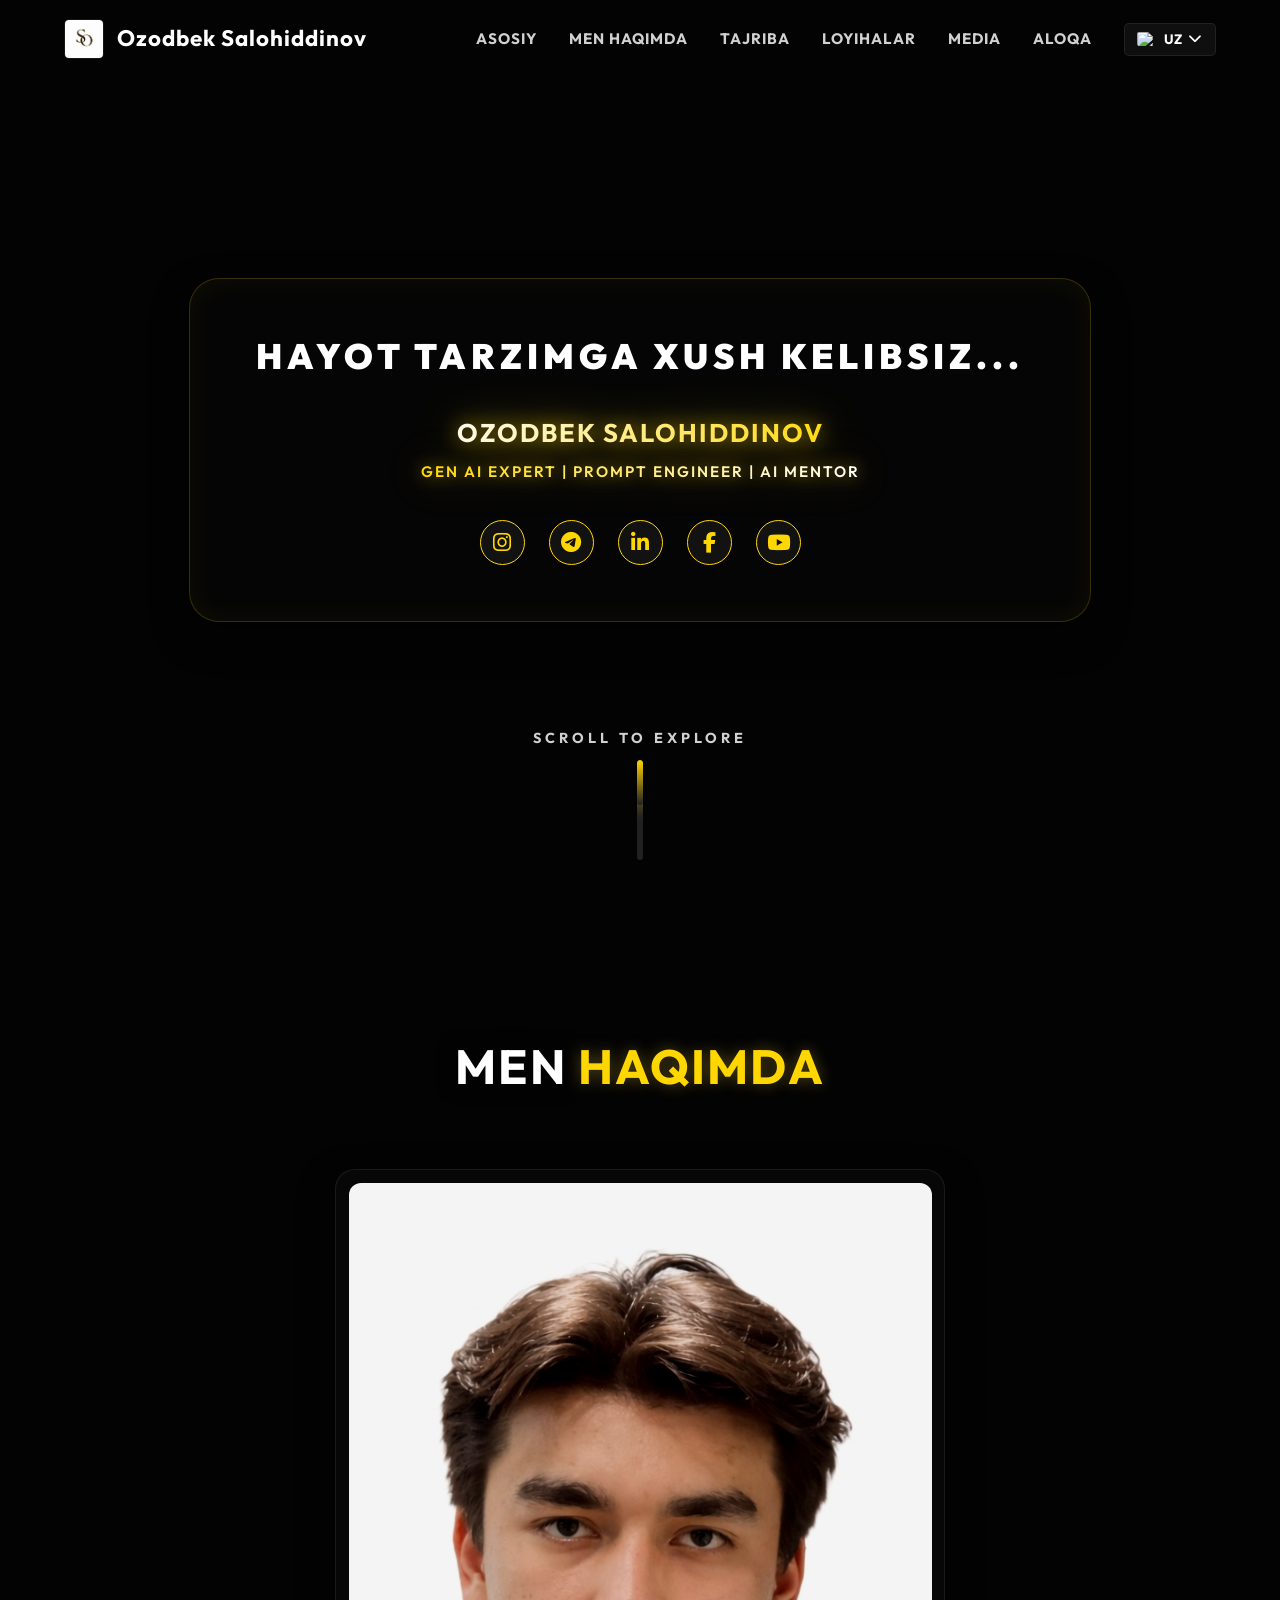
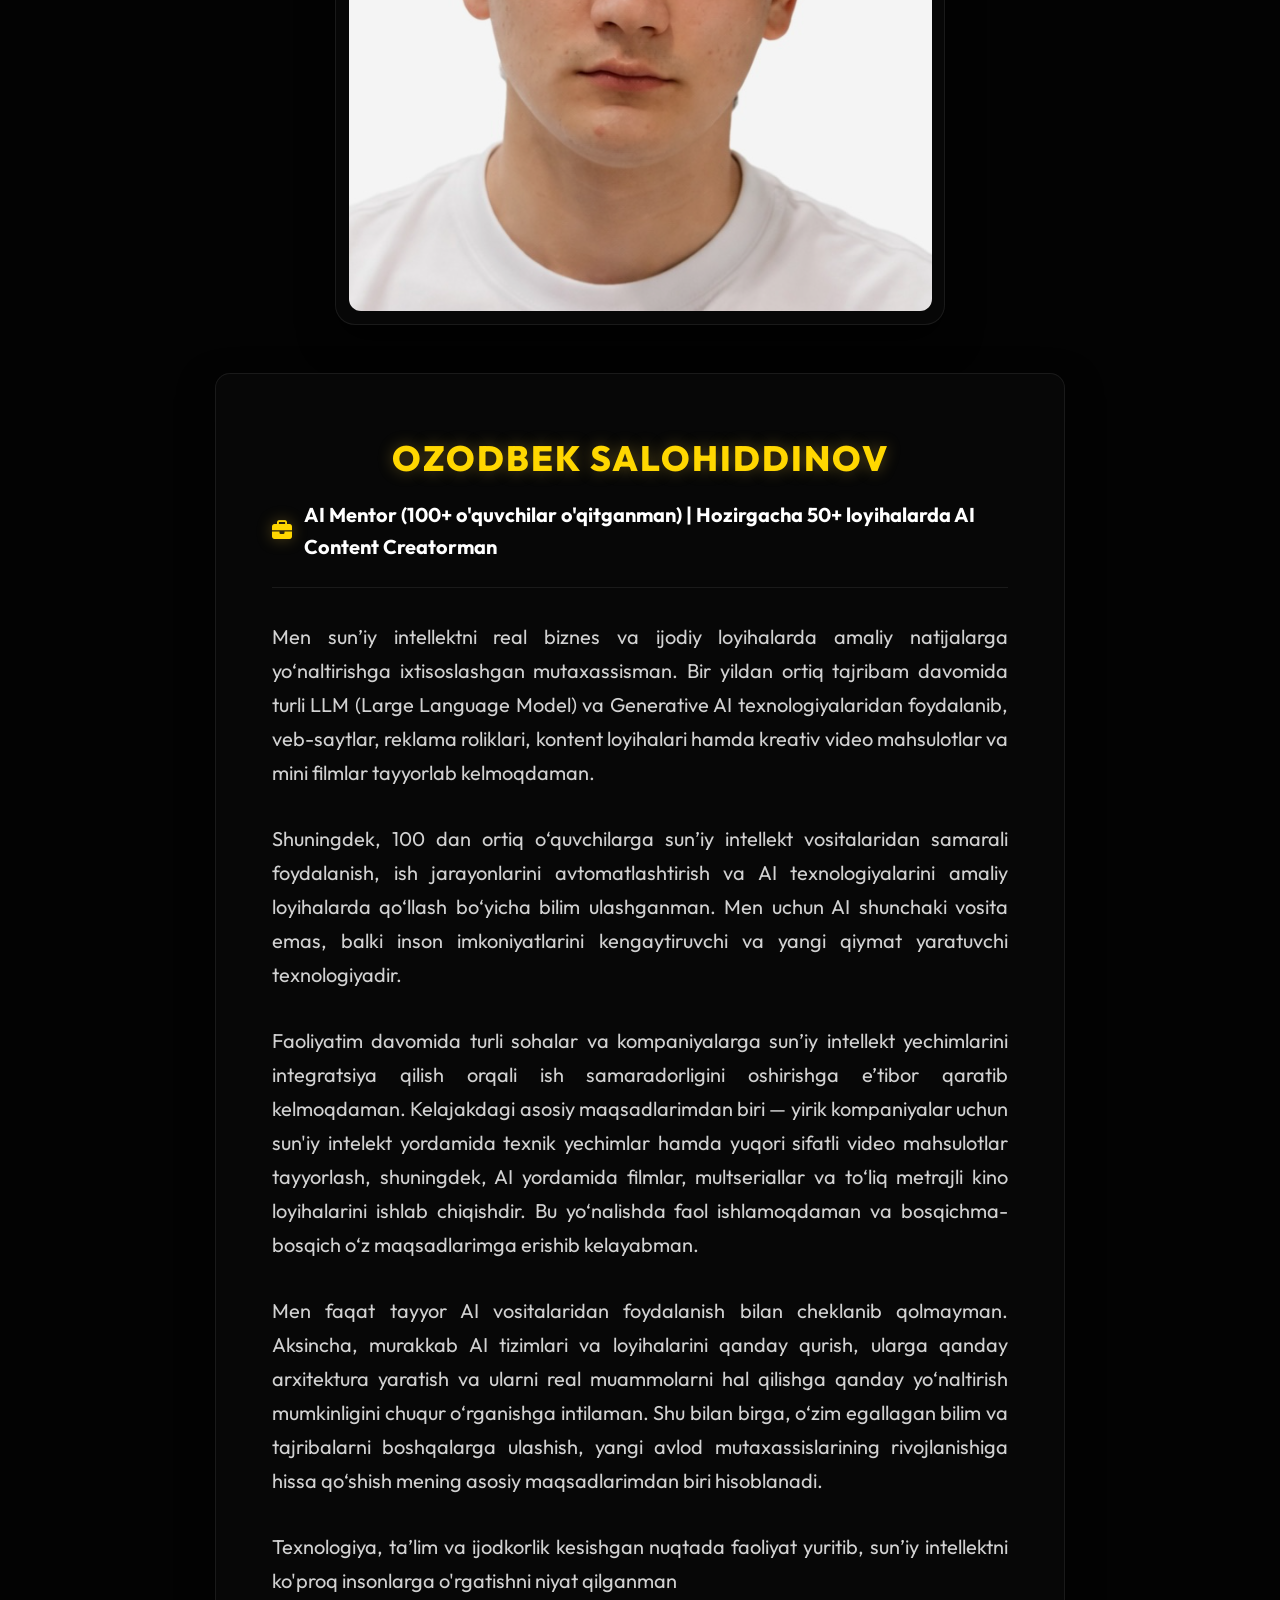
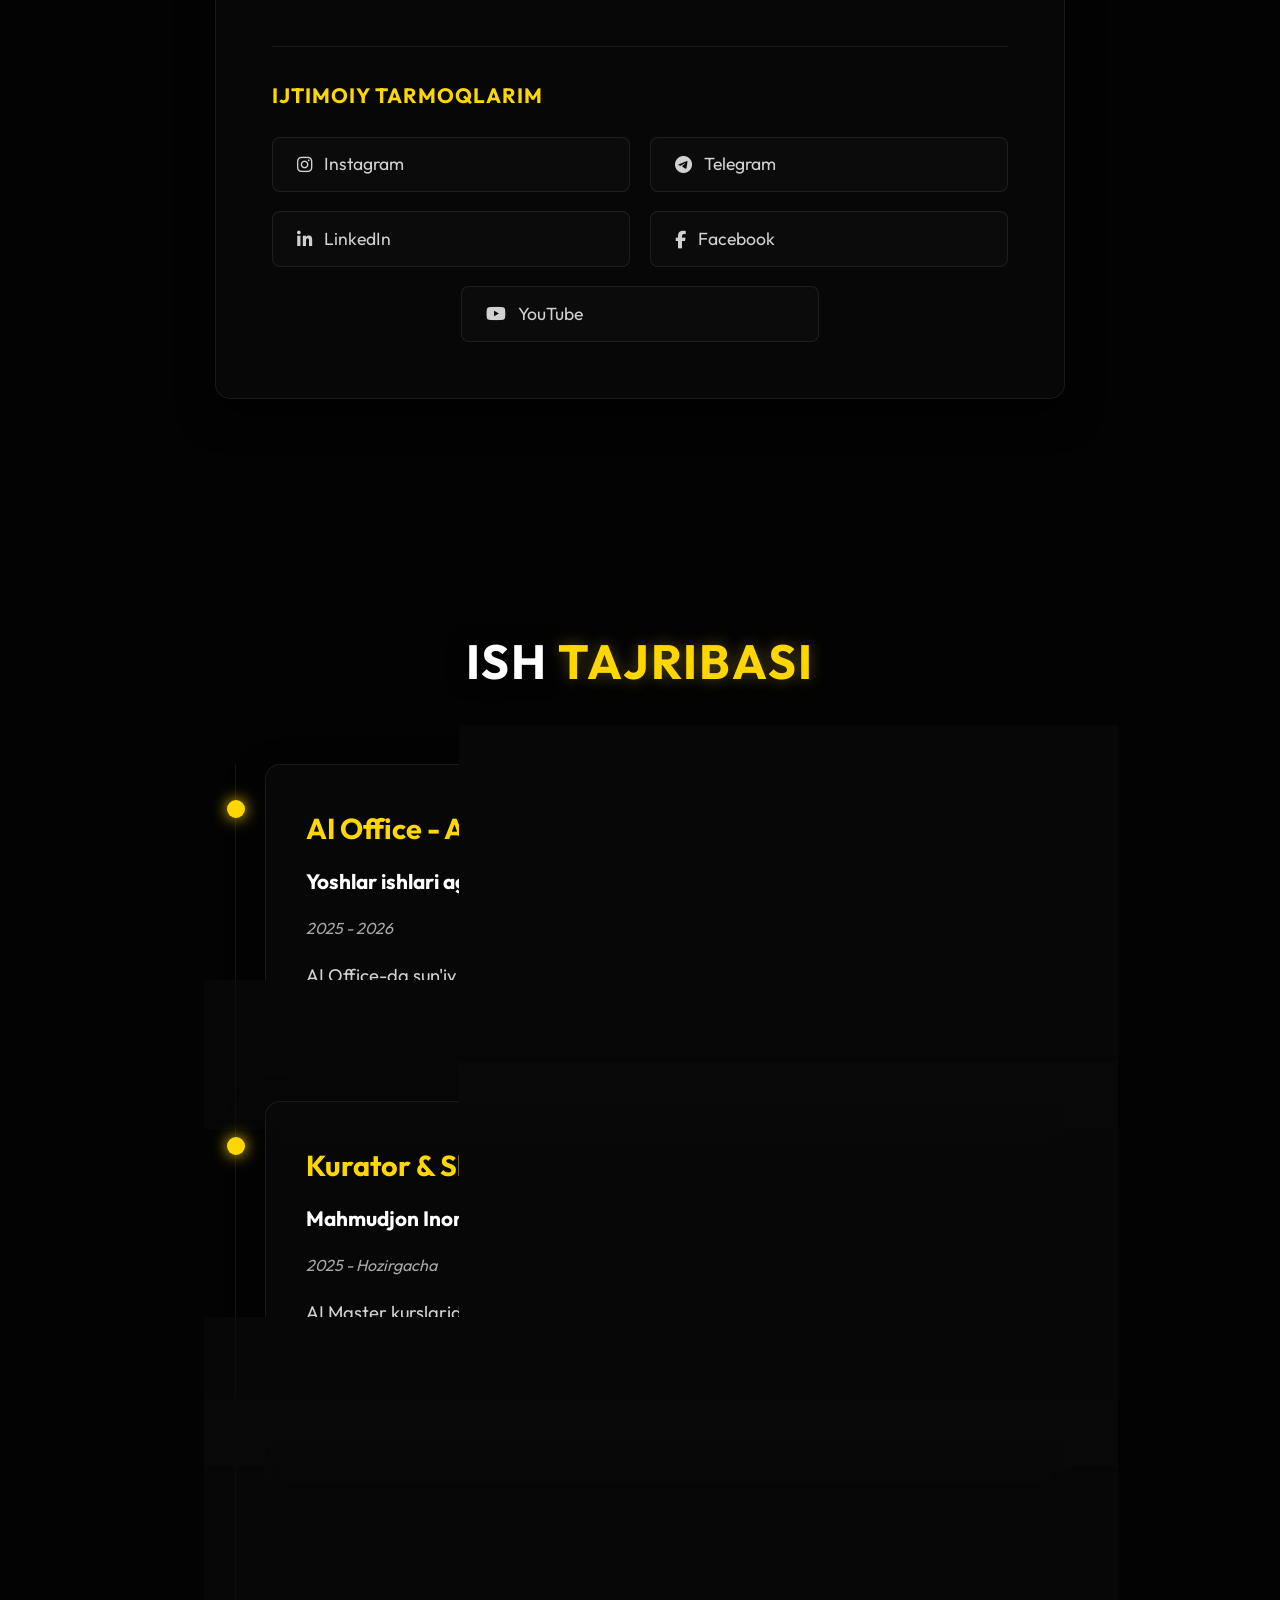
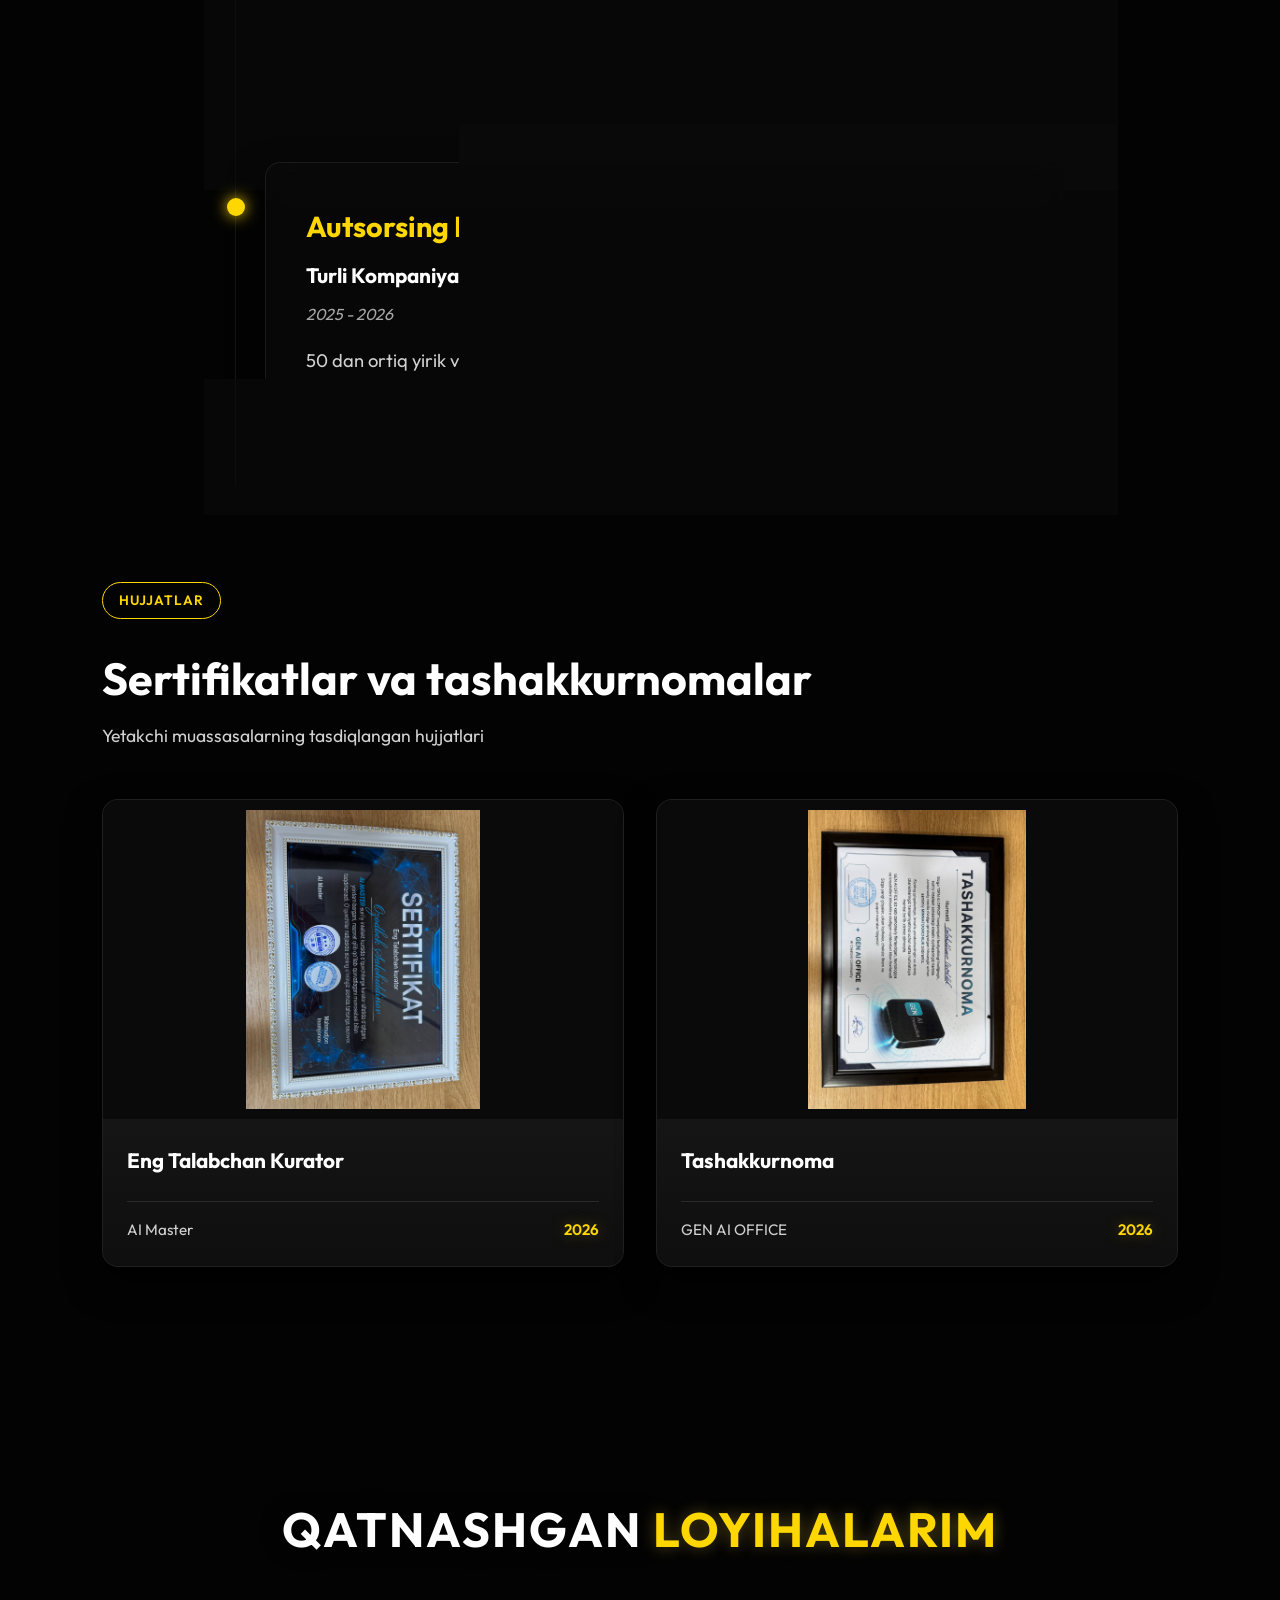
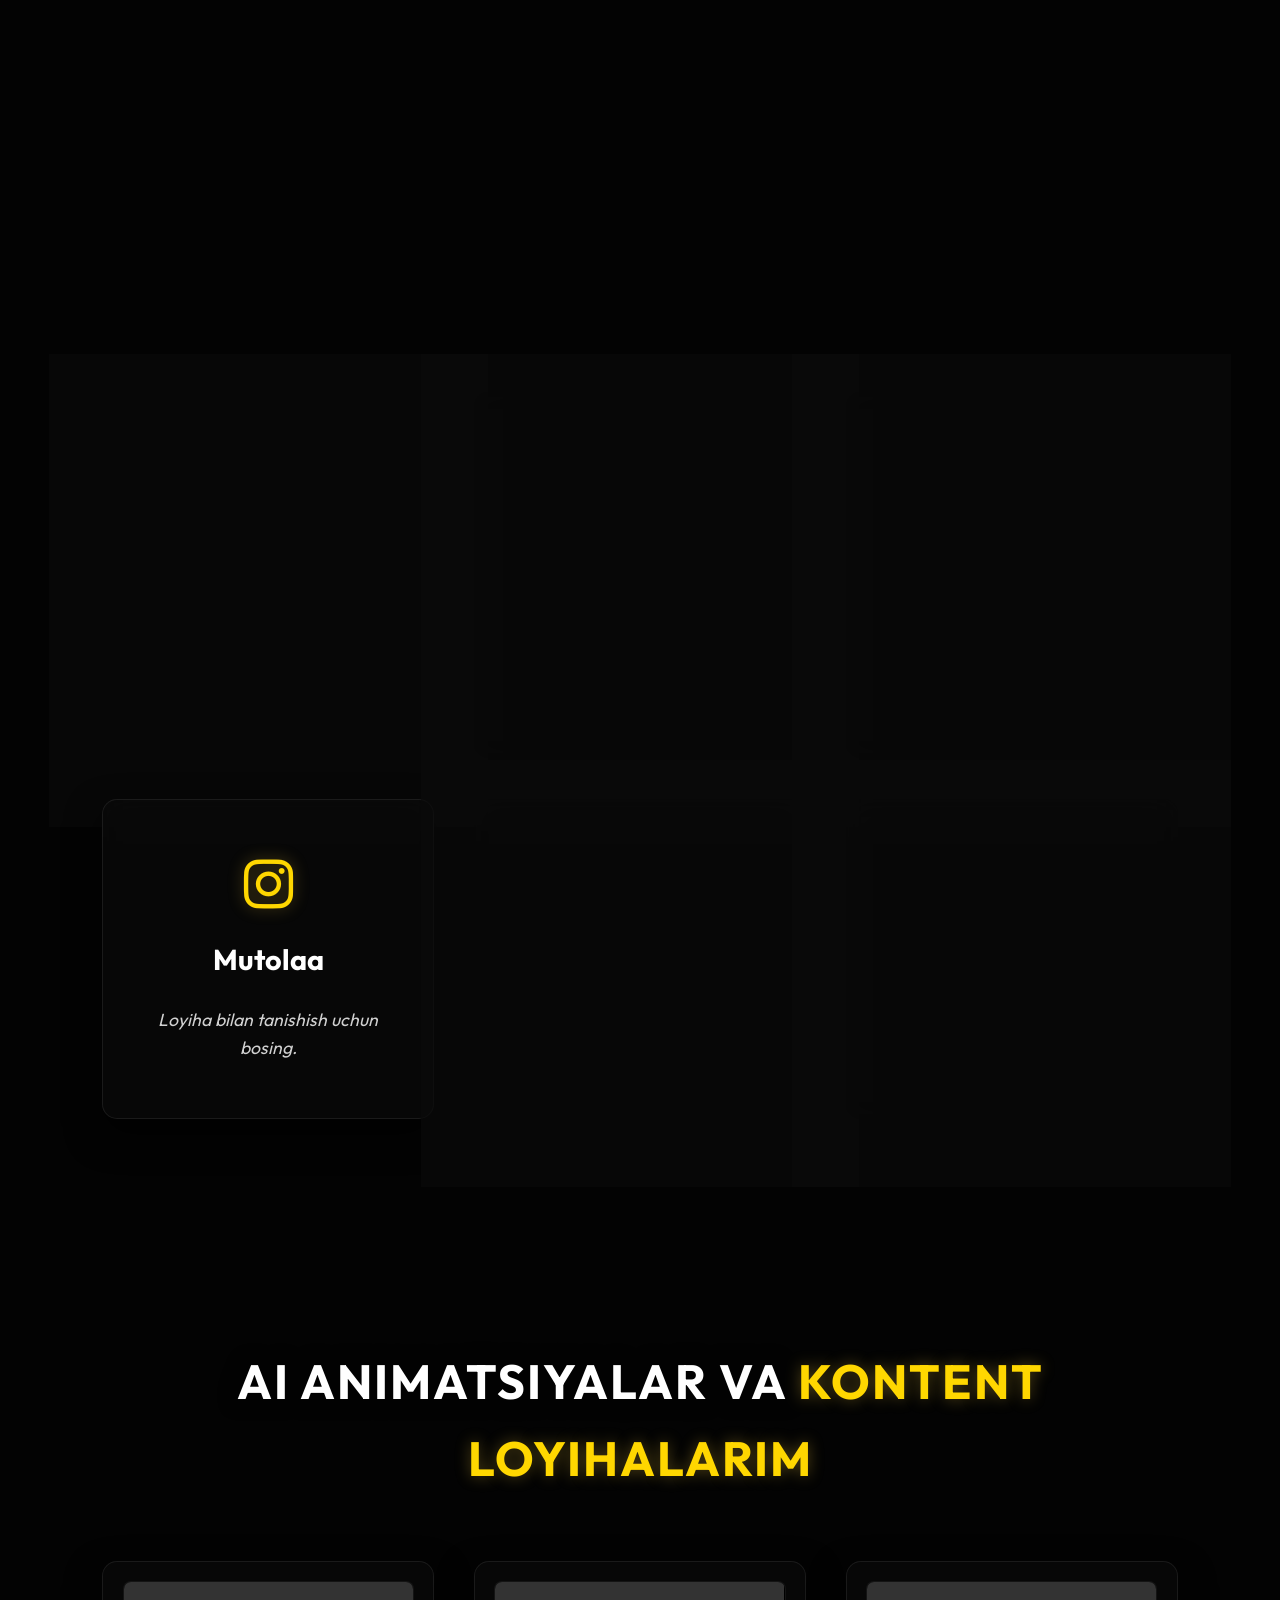
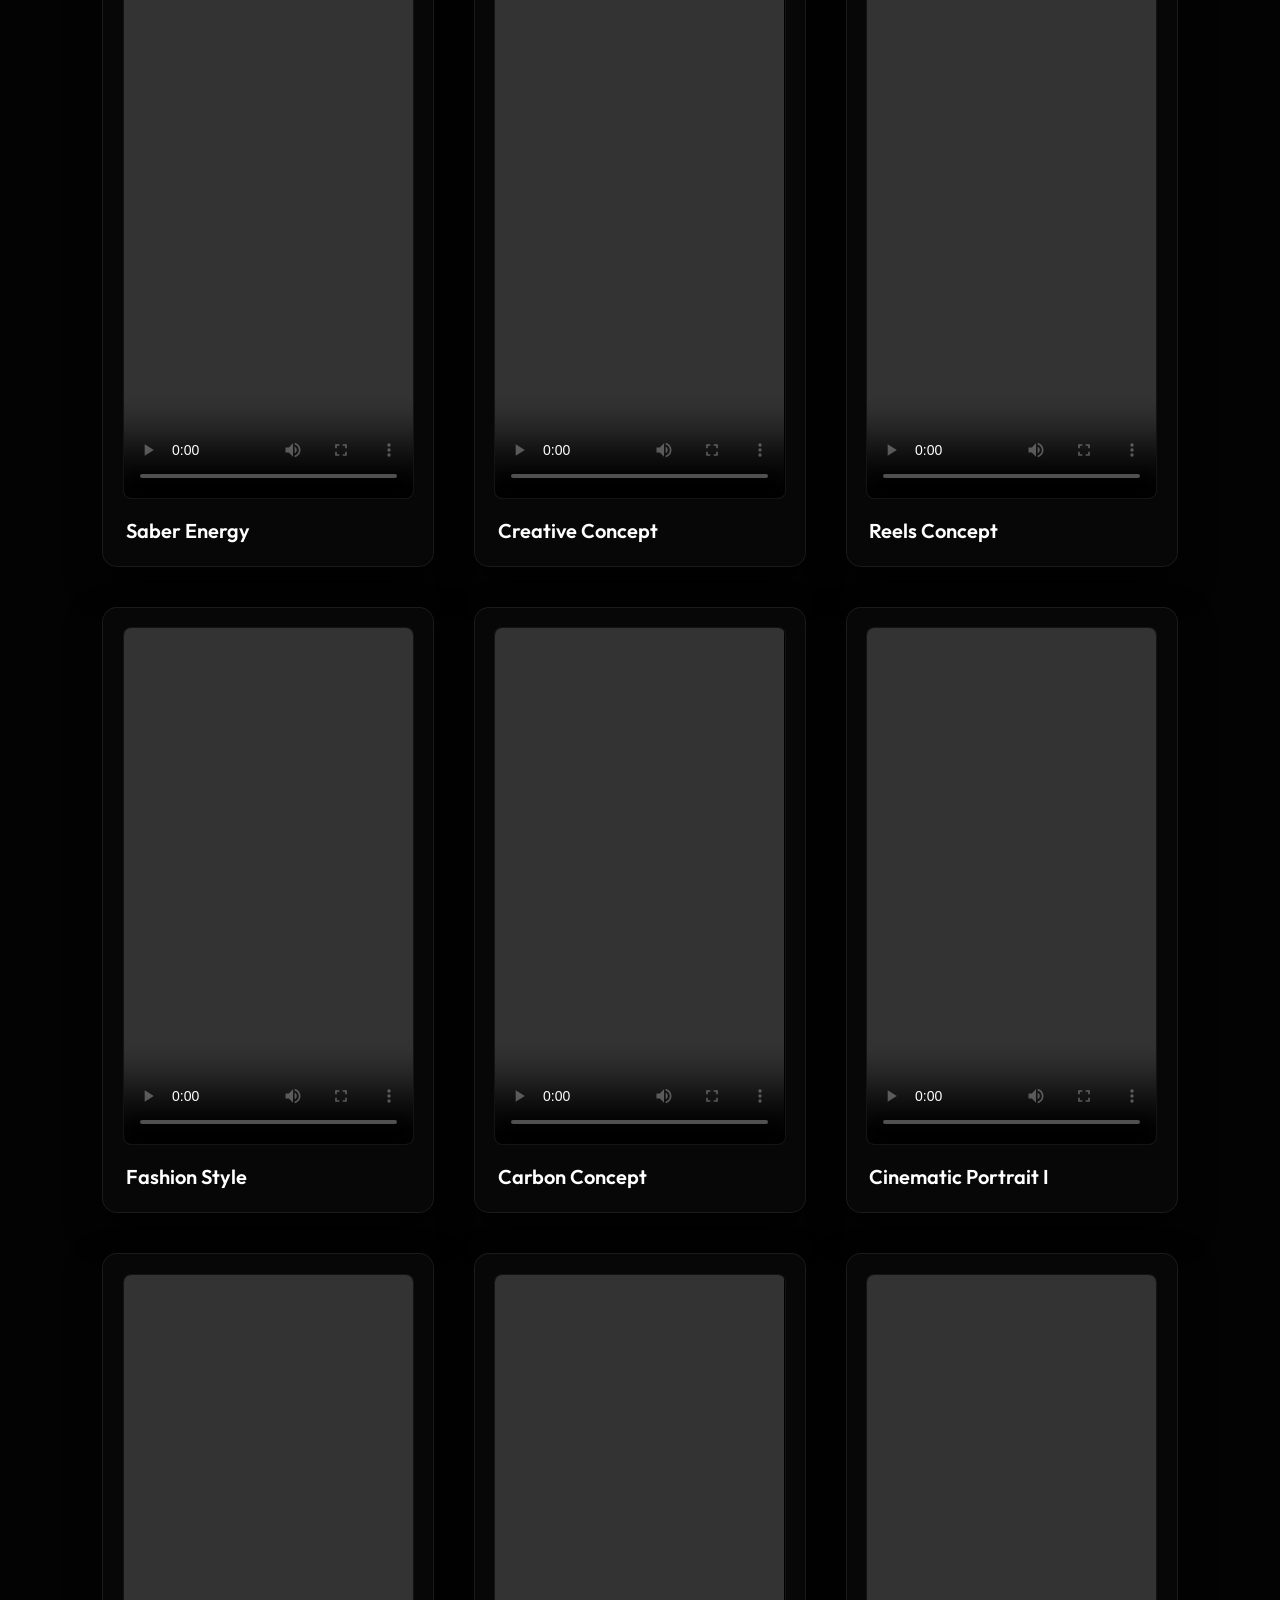
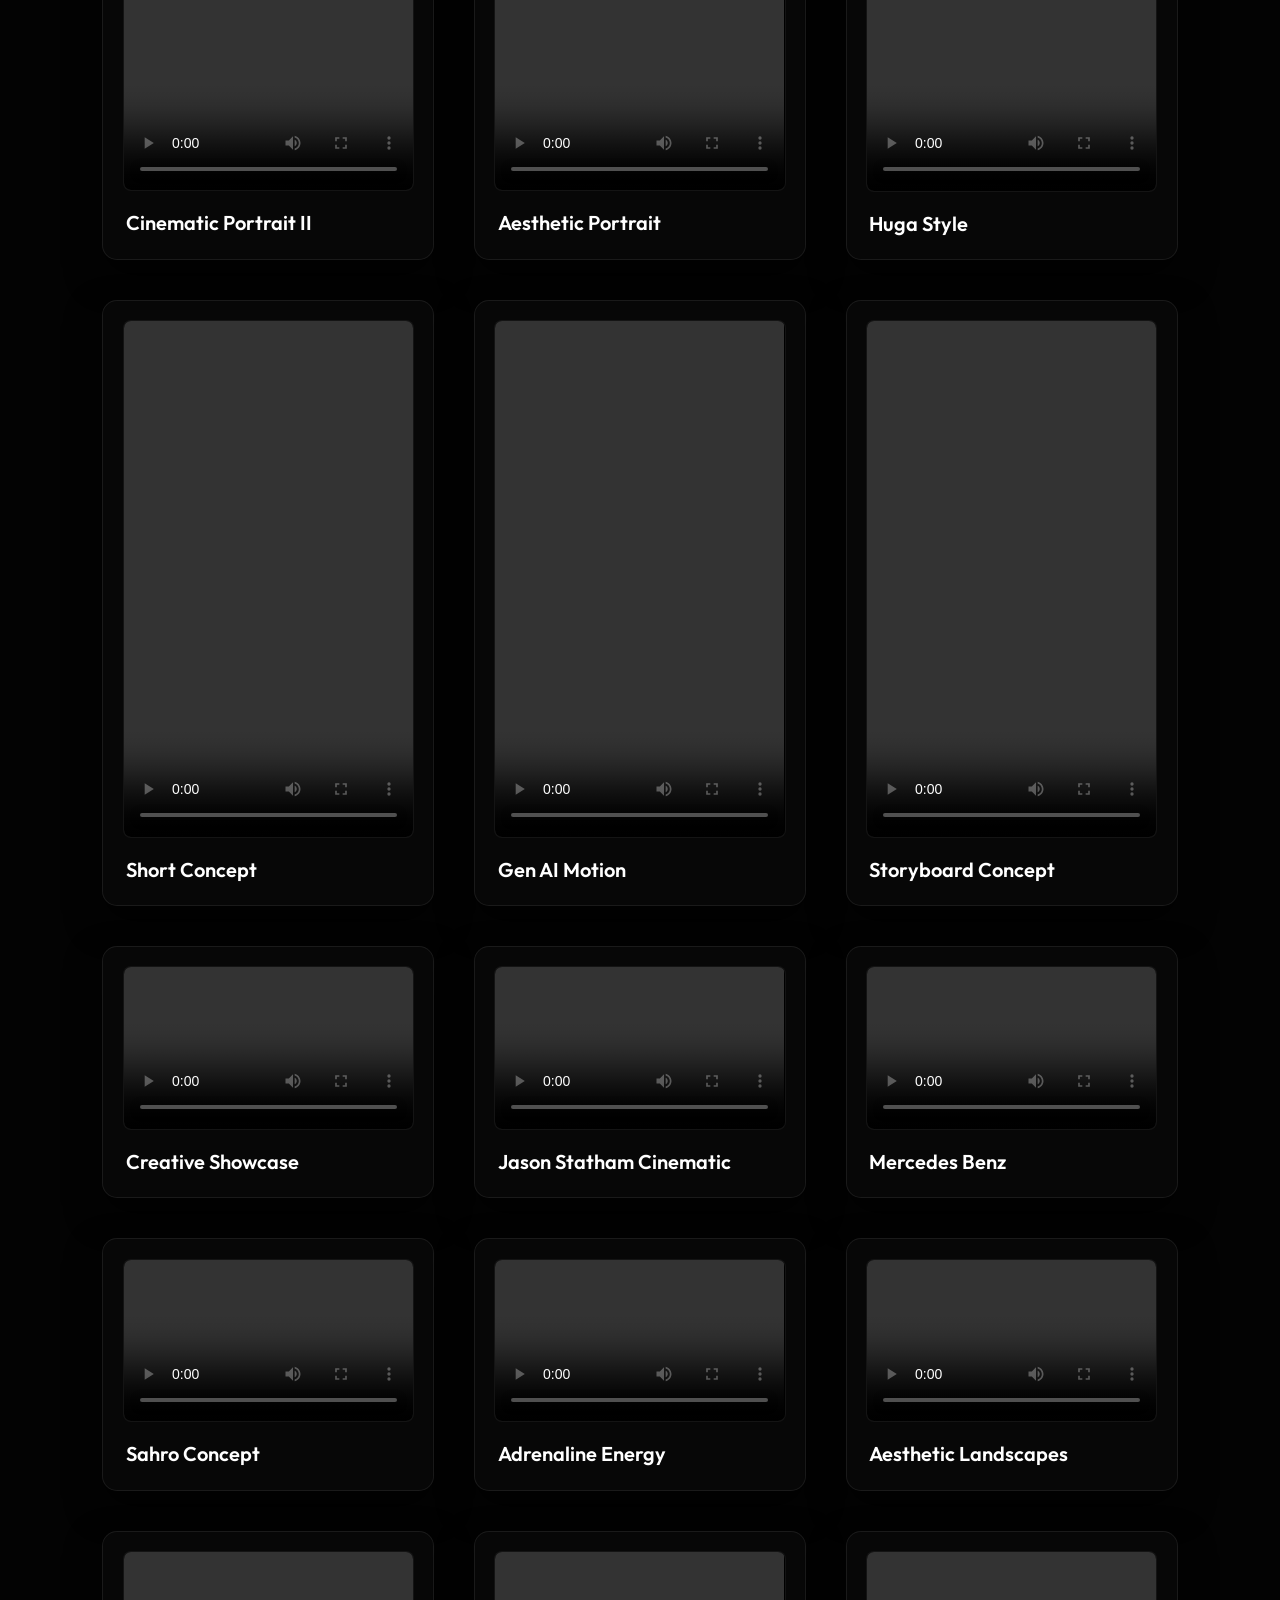
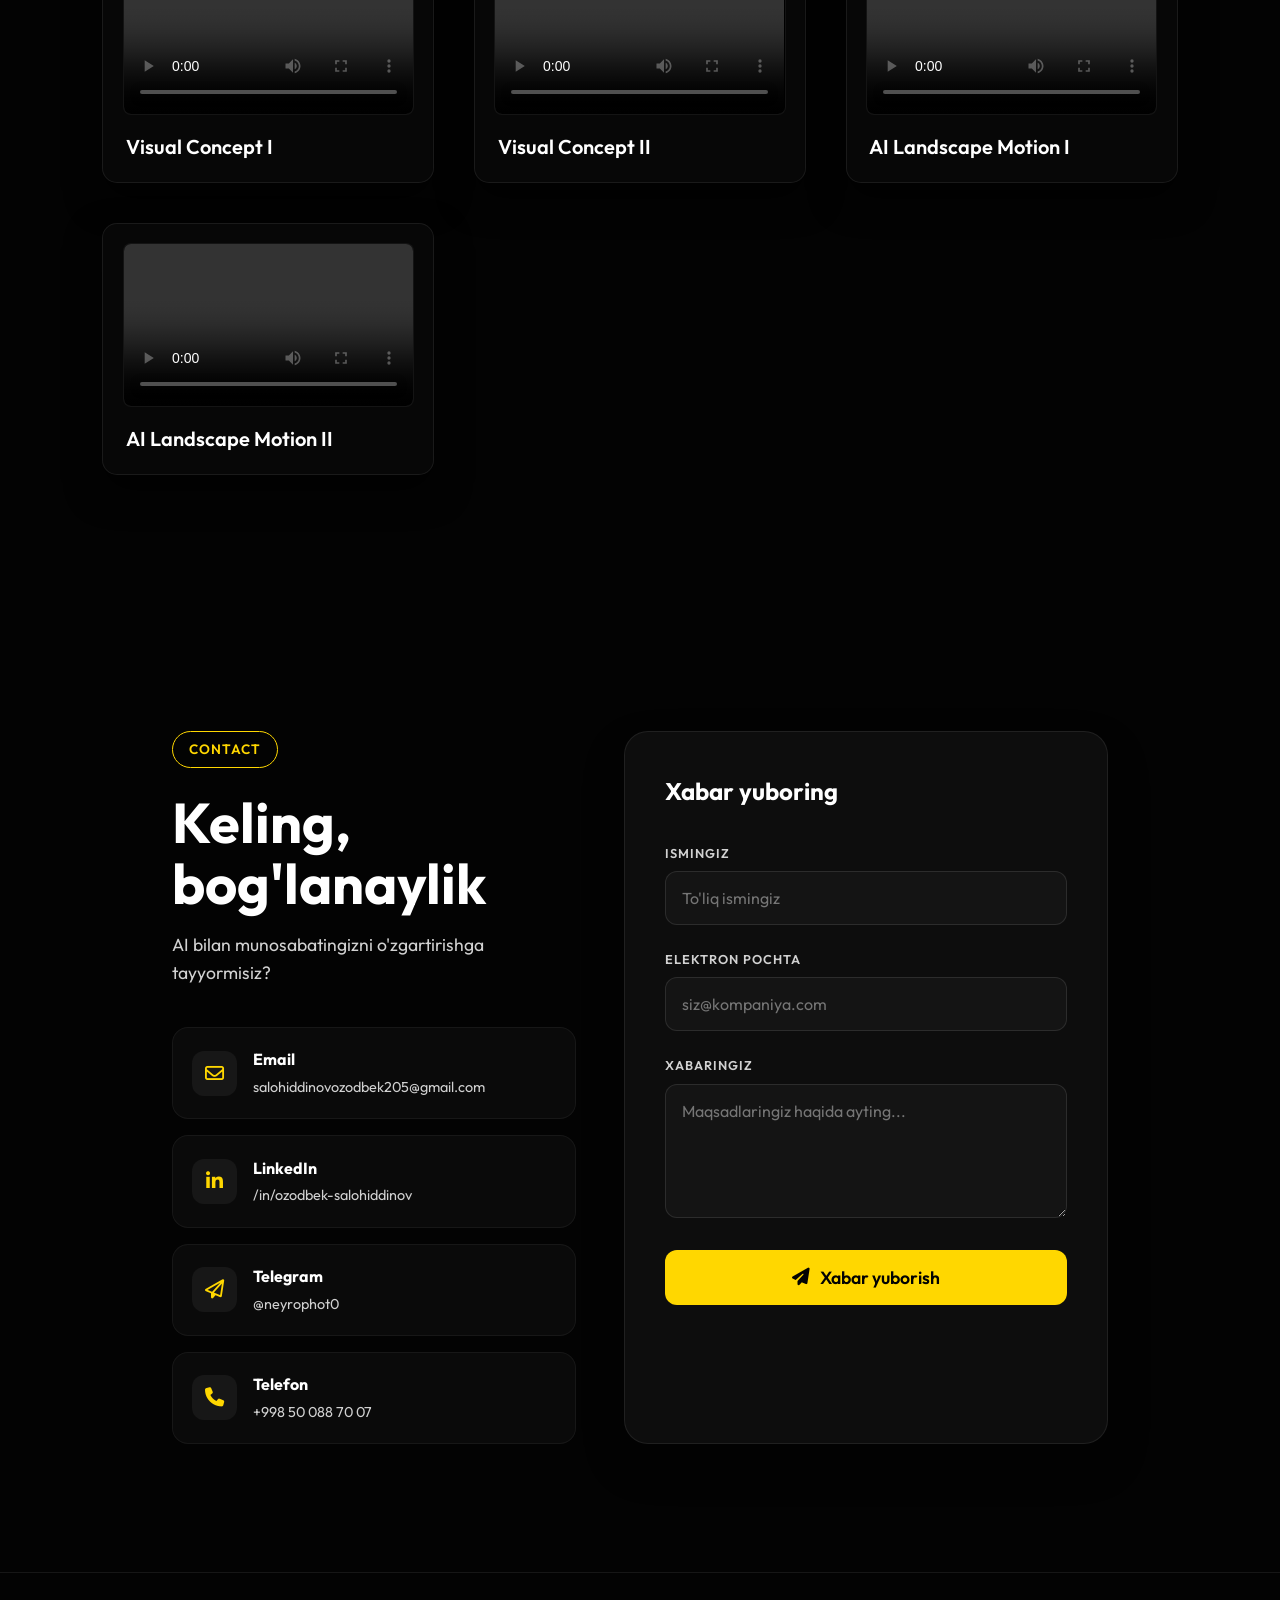
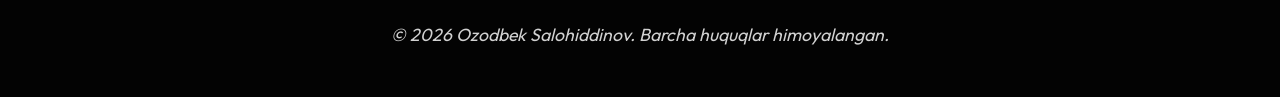
==== index.html @ 3c932cc2 "Add liquid glass panel with gold dust effect to hero section" ====
<!DOCTYPE html>
<html lang="uz">
<head>
    <meta charset="UTF-8">
    <meta name="viewport" content="width=device-width, initial-scale=1.0">
    <title>Ozodbek Salohiddinov - Gen AI Expert & Prompt Engineer</title>
    <link rel="stylesheet" href="style.css?v=4">
    <link rel="stylesheet" href="https://cdnjs.cloudflare.com/ajax/libs/font-awesome/6.4.0/css/all.min.css">
    <script src="main.js?v=4" defer></script>
</head>
<body>
    <!-- Background interactive elements -->
    <div id="bg-glow"></div>

    <nav class="navbar">
        <div class="logo-container">
            <img src="887abe33-653f-406f-97b1-7c0ea22f0b2d.png" alt="Logo" class="nav-logo">
            <span class="logo-text">Ozodbek Salohiddinov</span>
        </div>
        
        <div class="nav-right">
            <ul class="nav-links">
                <li><a href="#home" data-i18n="nav-home">Asosiy</a></li>
                <li><a href="#about" data-i18n="nav-about">Men haqimda</a></li>
                <li><a href="#experience" data-i18n="nav-experience">Tajriba</a></li>
                <li><a href="#projects" data-i18n="nav-projects">Loyihalar</a></li>
                <li><a href="#media" data-i18n="nav-media">Media</a></li>
                <li><a href="#contact" data-i18n="nav-contact">Aloqa</a></li>
            </ul>

            <!-- Language Selector with Real Flags -->
            <div class="lang-selector">
                <button class="lang-btn"><img src="https://flagcdn.com/w40/uz.png" alt="UZ" class="flag-icon"> UZ <i class="fa-solid fa-chevron-down"></i></button>
                <div class="lang-dropdown">
                    <button data-lang="uz"><img src="https://flagcdn.com/w40/uz.png" alt="UZ" class="flag-icon"> O'zbekcha</button>
                    <button data-lang="en"><img src="https://flagcdn.com/w40/us.png" alt="EN" class="flag-icon"> English</button>
                    <button data-lang="ru"><img src="https://flagcdn.com/w40/ru.png" alt="RU" class="flag-icon"> Русский</button>
                </div>
            </div>
        </div>
    </nav>

    <main>
        <!-- Hero Section with Background Video inside it -->
        <section id="home" class="hero">
            <!-- Background Video inside Hero (scrolls up with it) -->
            <video autoplay muted loop playsinline class="bg-video">
                <source src="background.mp4" type="video/mp4">
            </video>
            <div class="video-overlay"></div>

            <div class="hero-content">
                <div class="liquid-panel">
                    <div class="gold-dust-container" id="goldDust"></div>
                    <div class="panel-content">
                        <h1 class="welcome-text" data-i18n="welcome">WELCOME TO MY LIFE STYLE...</h1>
                        
                        <div class="hero-profile-box">
                            <h2 class="hero-name" data-i18n="hero-name">Ozodbek Salohiddinov</h2>
                            <h3 class="hero-title" data-i18n="title">GEN AI EXPERT | PROMPT ENGINEER | AI MENTOR</h3>
                        </div>

                        <div class="hero-socials">
                            <a href="https://www.instagram.com/ai_salokhiddinov" target="_blank" class="hero-social-btn" title="Instagram">
                                <i class="fa-brands fa-instagram"></i>
                            </a>
                            <a href="https://t.me/Salohiddinovblog_0" target="_blank" class="hero-social-btn" title="Telegram">
                                <i class="fa-brands fa-telegram"></i>
                            </a>
                            <a href="https://www.linkedin.com/in/ozodbek-salohiddinov-67aa513b9" target="_blank" class="hero-social-btn" title="LinkedIn">
                                <i class="fa-brands fa-linkedin-in"></i>
                            </a>
                            <a href="https://www.facebook.com/share/19JQNEyBKS/" target="_blank" class="hero-social-btn" title="Facebook">
                                <i class="fa-brands fa-facebook-f"></i>
                            </a>
                            <a href="https://youtube.com/@salohiddinovozodbek?si=JY85DjKA9XyRj3vN" target="_blank" class="hero-social-btn" title="YouTube">
                                <i class="fa-brands fa-youtube"></i>
                            </a>
                        </div>
                    </div>
                </div>
            </div>

            <div class="scroll-down">
                <span class="scroll-text" data-i18n="scroll">SCROLL TO EXPLORE</span>
                <div class="scroll-line-container">
                    <div class="scroll-line-active"></div>
                </div>
            </div>
        </section>
        <!-- About Section -->
        <section id="about" class="about hidden">
            <h2 class="section-title" data-i18n="about-title">Men <span class="gold-text">Haqimda</span></h2>
            <div class="about-vertical-layout">
                <!-- Top: Portrait image -->
                <div class="about-image-wrapper">
                    <div class="about-image-container glass-card">
                        <img src="profile.png" alt="Ozodbek Salohiddinov" class="about-profile-img">
                    </div>
                </div>
                
                <!-- Bottom: Bio details card -->
                <div class="about-content-card glass-card">
                    <!-- Name & Surname in Large Premium Font -->
                    <h3 class="about-name gold-text">Ozodbek Salohiddinov</h3>
                    
                    <!-- Role Tagline -->
                    <div class="about-role-tag">
                        <i class="fa-solid fa-briefcase gold-text"></i>
                        <span data-i18n="about-role">AI Mentor (100+ o'quvchilar o'qitganman) | Hozirgacha 50+ loyihalarda AI Content Creatorman</span>
                    </div>
                    
                    <!-- Biography Text -->
                    <div class="about-bio-text">
                        <p data-i18n="about-p1">Men sun’iy intellektni real biznes va ijodiy loyihalarda amaliy natijalarga yo‘naltirishga ixtisoslashgan mutaxassisman. Bir yildan ortiq tajribam davomida turli LLM (Large Language Model) va Generative AI texnologiyalaridan foydalanib, veb-saytlar, reklama roliklari, kontent loyihalari hamda kreativ video mahsulotlar va mini filmlar tayyorlab kelmoqdaman.</p>
                        
                        <p data-i18n="about-p2">Shuningdek, 100 dan ortiq o‘quvchilarga sun’iy intellekt vositalaridan samarali foydalanish, ish jarayonlarini avtomatlashtirish va AI texnologiyalarini amaliy loyihalarda qo‘llash bo‘yicha bilim ulashganman. Men uchun AI shunchaki vosita emas, balki inson imkoniyatlarini kengaytiruvchi va yangi qiymat yaratuvchi texnologiyadir.</p>
                        
                        <p data-i18n="about-p3">Faoliyatim davomida turli sohalar va kompaniyalarga sun’iy intellekt yechimlarini integratsiya qilish orqali ish samaradorligini oshirishga e’tibor qaratib kelmoqdaman. Kelajakdagi asosiy maqsadlarimdan biri — yirik kompaniyalar uchun sun'iy intelekt yordamida texnik yechimlar hamda yuqori sifatli video mahsulotlar tayyorlash, shuningdek, AI yordamida filmlar, multseriallar va to‘liq metrajli kino loyihalarini ishlab chiqishdir. Bu yo‘nalishda faol ishlamoqdaman va bosqichma-bosqich o‘z maqsadlarimga erishib kelayabman.</p>
                        
                        <p data-i18n="about-p4">Men faqat tayyor AI vositalaridan foydalanish bilan cheklanib qolmayman. Aksincha, murakkab AI tizimlari va loyihalarini qanday qurish, ularga qanday arxitektura yaratish va ularni real muammolarni hal qilishga qanday yo‘naltirish mumkinligini chuqur o‘rganishga intilaman. Shu bilan birga, o‘zim egallagan bilim va tajribalarni boshqalarga ulashish, yangi avlod mutaxassislarining rivojlanishiga hissa qo‘shish mening asosiy maqsadlarimdan biri hisoblanadi.</p>
                        
                        <p data-i18n="about-p5">Texnologiya, ta’lim va ijodkorlik kesishgan nuqtada faoliyat yuritib, sun’iy intellektni ko'proq insonlarga o'rgatishni niyat qilganman</p>
                    </div>

                    <!-- Social Channels inside the bio card -->
                    <div class="about-socials-block">
                        <h4 data-i18n="about-channels">Ijtimoiy Tarmoqlarim</h4>
                        <div class="about-social-links">
                            <a href="https://www.instagram.com/ai_salokhiddinov" target="_blank" class="about-social-item">
                                <i class="fa-brands fa-instagram"></i> <span>Instagram</span>
                            </a>
                            <a href="https://t.me/Salohiddinovblog_0" target="_blank" class="about-social-item">
                                <i class="fa-brands fa-telegram"></i> <span>Telegram</span>
                            </a>
                            <a href="https://www.linkedin.com/in/ozodbek-salohiddinov-67aa513b9" target="_blank" class="about-social-item">
                                <i class="fa-brands fa-linkedin-in"></i> <span>LinkedIn</span>
                            </a>
                            <a href="https://www.facebook.com/share/19JQNEyBKS/" target="_blank" class="about-social-item">
                                <i class="fa-brands fa-facebook-f"></i> <span>Facebook</span>
                            </a>
                            <a href="https://youtube.com/@salohiddinovozodbek?si=JY85DjKA9XyRj3vN" target="_blank" class="about-social-item">
                                <i class="fa-brands fa-youtube"></i> <span>YouTube</span>
                            </a>
                        </div>
                    </div>
                </div>
            </div>
        </section>

        <!-- Experience Section -->
        <section id="experience" class="experience hidden">
            <h2 class="section-title" data-i18n="exp-title">Ish <span class="gold-text">Tajribasi</span></h2>
            <div class="timeline">
                <div class="timeline-item glass-card hidden">
                    <div class="timeline-dot"></div>
                    <h3 data-i18n="exp-1-title">AI Office - AI Creator</h3>
                    <h4><span data-i18n="exp-1-sub">Yoshlar ishlari agentligi qoshida</span> <a href="https://www.instagram.com/gen_ai_office.uz?utm_source=ig_web_button_share_sheet&igsh=ZDNlZDc0MzIxNw==" target="_blank" class="timeline-insta-link"><i class="fa-brands fa-instagram"></i></a></h4>
                    <p class="timeline-date" data-i18n="exp-1-date">2025 - 2026</p>
                    <p data-i18n="exp-1-desc">AI Office-da sun'iy intellektdan (AI) foydalangan holda kreativ kontentlar tayyorlash va AI loyihalarini boshqarish.</p>
                </div>
                <div class="timeline-item glass-card hidden">
                    <div class="timeline-dot"></div>
                    <h3 data-i18n="exp-2-title">Kurator & Shaxsiy Yordamchi</h3>
                    <h4><span data-i18n="exp-2-sub">Mahmudjon Inomjonov Kurslari</span> <a href="https://www.instagram.com/mahmudjon_inomjonov?utm_source=ig_web_button_share_sheet&igsh=ZDNlZDc0MzIxNw==" target="_blank" class="timeline-insta-link"><i class="fa-brands fa-instagram"></i></a></h4>
                    <p class="timeline-date" data-i18n="exp-2-date">2025 - Hozirgacha</p>
                    <p data-i18n="exp-2-desc">AI Master kurslarida o'quvchilarga yordam berish, darslarni tashkillashtirish va ustozimga shaxsiy yordamchilik qilish.</p>
                </div>
                <div class="timeline-item glass-card hidden">
                    <div class="timeline-dot"></div>
                    <h3 data-i18n="exp-4-title">5+ hokimiyatlarda AI mutaxassisi</h3>
                    <h4 data-i18n="exp-4-sub">Davlat boshqaruvi va hokimiyat idoralari</h4>
                    <p class="timeline-date" data-i18n="exp-4-date">2025 - 2026</p>
                    <p data-i18n="exp-4-desc">Hokimiyatlarda ish samaradorligini oshirish maqsadida sun'iy intellekt yechimlarini joriy etish va davlat xizmatchilariga AI bo'yicha darslar o'tish.</p>
                </div>
                <div class="timeline-item glass-card hidden">
                    <div class="timeline-dot"></div>
                    <h3 data-i18n="exp-3-title">Autsorsing Hamkorlik</h3>
                    <h4 data-i18n="exp-3-sub">Turli Kompaniyalar</h4>
                    <p class="timeline-date" data-i18n="exp-3-date">2025 - 2026</p>
                    <p data-i18n="exp-3-desc">50 dan ortiq yirik va kichik kompaniyalar bilan AI xizmatlari bo'yicha autsors tarzda hamkorlik qilib, loyihalarni muvaffaqiyatli topshirish.</p>
                </div>
            </div>

            <!-- Certificates and Acknowledgements -->
            <div class="certificates-section mt-10">
                <div class="certificates-header">
                    <span class="contact-badge" data-i18n="cert-badge">HUJJATLAR</span>
                    <h2 class="certificates-title" data-i18n="cert-title">Sertifikatlar va tashakkurnomalar</h2>
                    <p class="certificates-subtitle" data-i18n="cert-subtitle">Yetakchi muassasalarning tasdiqlangan hujjatlari</p>
                </div>
                
                <div class="certificates-grid">
                    <!-- Certificate 1: AI Master Curator -->
                    <div class="cert-card glass-card hidden">
                        <div class="cert-image-wrapper">
                            <img src="sertifikat.jpg?v=3" alt="Sertifikat" class="cert-image" onerror="this.src='profile.png'">
                        </div>
                        <div class="cert-content">
                            <h3 data-i18n="cert-1-title">Eng Talabchan Kurator</h3>
                            <div class="cert-footer">
                                <span class="cert-issuer" data-i18n="cert-1-issuer">AI Master</span>
                                <span class="cert-date gold-text" data-i18n="cert-1-date">2026</span>
                            </div>
                        </div>
                    </div>
                    
                    <!-- Certificate 2: GEN AI OFFICE -->
                    <div class="cert-card glass-card hidden">
                        <div class="cert-image-wrapper">
                            <img src="tashakkurnoma.jpg?v=2" alt="Tashakkurnoma" class="cert-image" onerror="this.src='profile.png'">
                        </div>
                        <div class="cert-content">
                            <h3 data-i18n="cert-2-title">Tashakkurnoma</h3>
                            <div class="cert-footer">
                                <span class="cert-issuer" data-i18n="cert-2-issuer">GEN AI OFFICE</span>
                                <span class="cert-date gold-text" data-i18n="cert-2-date">2026</span>
                            </div>
                        </div>
                    </div>
                </div>
            </div>
        </section>

        <!-- Projects Section -->
        <section id="projects" class="projects hidden">
            <h2 class="section-title" data-i18n="proj-title">Qatnashgan <span class="gold-text">Loyihalarim</span></h2>
            <div class="projects-grid">
                <a href="https://www.instagram.com/bilim.ly" target="_blank" class="project-card glass-card hidden">
                    <i class="fa-brands fa-instagram gold-text"></i>
                    <h3>Bilim.ly</h3>
                    <p data-i18n="proj-desc">Loyiha bilan tanishish uchun bosing.</p>
                </a>
                <a href="https://www.instagram.com/ai.mamasha" target="_blank" class="project-card glass-card hidden">
                    <i class="fa-brands fa-instagram gold-text"></i>
                    <h3>AI Mamasha</h3>
                    <p data-i18n="proj-desc">Loyiha bilan tanishish uchun bosing.</p>
                </a>
                <a href="https://www.instagram.com/smartworlduz" target="_blank" class="project-card glass-card hidden">
                    <i class="fa-brands fa-instagram gold-text"></i>
                    <h3>Smart World Uz</h3>
                    <p data-i18n="proj-desc">Loyiha bilan tanishish uchun bosing.</p>
                </a>
                <a href="https://www.instagram.com/saberenergy" target="_blank" class="project-card glass-card hidden">
                    <i class="fa-brands fa-instagram gold-text"></i>
                    <h3>Saber Energy</h3>
                    <p data-i18n="proj-desc">Loyiha bilan tanishish uchun bosing.</p>
                </a>
                <a href="https://www.instagram.com/temurkhatamov" target="_blank" class="project-card glass-card hidden">
                    <i class="fa-brands fa-instagram gold-text"></i>
                    <h3>Temur Khatamov</h3>
                    <p data-i18n="proj-desc">Loyiha bilan tanishish uchun bosing.</p>
                </a>
                <a href="https://www.instagram.com/gigant_buxgalter_uz" target="_blank" class="project-card glass-card hidden">
                    <i class="fa-brands fa-instagram gold-text"></i>
                    <h3>Gigant Buxgalter Uz</h3>
                    <p data-i18n="proj-desc">Loyiha bilan tanishish uchun bosing.</p>
                </a>
                <a href="https://www.instagram.com/mutolaaxona?utm_source=ig_web_button_share_sheet&igsh=ZDNlZDc0MzIxNw==" target="_blank" class="project-card glass-card hidden">
                    <i class="fa-brands fa-instagram gold-text"></i>
                    <h3>Mutolaa</h3>
                    <p data-i18n="proj-desc">Loyiha bilan tanishish uchun bosing.</p>
                </a>
                <a href="https://www.instagram.com/tuzuk_ai?utm_source=ig_web_button_share_sheet&igsh=ZDNlZDc0MzIxNw==" target="_blank" class="project-card glass-card hidden">
                    <i class="fa-brands fa-instagram gold-text"></i>
                    <h3>Tuzuk AI</h3>
                    <p data-i18n="proj-desc">Loyiha bilan tanishish uchun bosing.</p>
                </a>
                <a href="https://www.instagram.com/reveoai?utm_source=ig_web_button_share_sheet&igsh=ZDNlZDc0MzIxNw==" target="_blank" class="project-card glass-card hidden">
                    <i class="fa-brands fa-instagram gold-text"></i>
                    <h3>Reveo AI</h3>
                    <p data-i18n="proj-desc">Loyiha bilan tanishish uchun bosing.</p>
                </a>
            </div>
        </section>

        <!-- Media Section (Photos & Videos) -->
        <section id="media" class="media hidden">
            <h2 class="section-title" data-i18n="media-title">AI Animatsiyalar va <span class="gold-text">Kontent loyihalarim</span></h2>
            
            <div class="media-grid">
                <!-- ================= VERTICAL VIDEOS (9:16) ================= -->
                <!-- 1: saber_energy.mp4 -->
                <div class="media-card vertical glass-card hidden">
                    <video controls preload="metadata" playsinline>
                        <source src="videolar/saber_energy.mp4" type="video/mp4">
                    </video>
                    <span class="media-title" data-i18n="media-v1">Saber Energy</span>
                </div>
                <!-- 2: esit_222.mp4 -->
                <div class="media-card vertical glass-card hidden">
                    <video controls preload="metadata" playsinline>
                        <source src="videolar/esit_222.mp4" type="video/mp4">
                    </video>
                    <span class="media-title" data-i18n="media-v2">Creative Concept</span>
                </div>
                <!-- 3: reallyl.mp4 -->
                <div class="media-card vertical glass-card hidden">
                    <video controls preload="metadata" playsinline>
                        <source src="videolar/reallyl.mp4" type="video/mp4">
                    </video>
                    <span class="media-title" data-i18n="media-v3">Reels Concept</span>
                </div>
                <!-- 4: fashion.mp4 -->
                <div class="media-card vertical glass-card hidden">
                    <video controls preload="metadata" playsinline>
                        <source src="videolar/fashion.mp4" type="video/mp4">
                    </video>
                    <span class="media-title" data-i18n="media-v4">Fashion Style</span>
                </div>
                <!-- 5: 7_carbon_old.mp4 -->
                <div class="media-card vertical glass-card hidden">
                    <video controls preload="metadata" playsinline>
                        <source src="videolar/7_carbon_old.mp4" type="video/mp4">
                    </video>
                    <span class="media-title" data-i18n="media-v5">Carbon Concept</span>
                </div>
                <!-- 6: azamat_333.mp4 -->
                <div class="media-card vertical glass-card hidden">
                    <video controls preload="metadata" playsinline>
                        <source src="videolar/azamat_333.mp4" type="video/mp4">
                    </video>
                    <span class="media-title" data-i18n="media-v6">Cinematic Portrait I</span>
                </div>
                <!-- 7: azamat_somatov.mp4 -->
                <div class="media-card vertical glass-card hidden">
                    <video controls preload="metadata" playsinline>
                        <source src="videolar/azamat_somatov.mp4" type="video/mp4">
                    </video>
                    <span class="media-title" data-i18n="media-v7">Cinematic Portrait II</span>
                </div>
                <!-- 8: dilmuss_22.mp4 -->
                <div class="media-card vertical glass-card hidden">
                    <video controls preload="metadata" playsinline>
                        <source src="videolar/dilmuss_22.mp4" type="video/mp4">
                    </video>
                    <span class="media-title" data-i18n="media-v8">Aesthetic Portrait</span>
                </div>
                <!-- 9: huga_style_cut_short_version.mp4 -->
                <div class="media-card vertical glass-card hidden">
                    <video controls preload="metadata" playsinline>
                        <source src="videolar/huga_style_cut_short_version.mp4" type="video/mp4">
                    </video>
                    <span class="media-title" data-i18n="media-v9">Huga Style</span>
                </div>
                <!-- 10: muslim_short_versin_on.mp4 -->
                <div class="media-card vertical glass-card hidden">
                    <video controls preload="metadata" playsinline>
                        <source src="videolar/muslim_short_versin_on.mp4" type="video/mp4">
                    </video>
                    <span class="media-title" data-i18n="media-v10">Short Concept</span>
                </div>
                <!-- 11: hf_20260423_180017_98690f41_47ea_4a32_bb7c_6fd2726ff142.mp4 -->
                <div class="media-card vertical glass-card hidden">
                    <video controls preload="metadata" playsinline>
                        <source src="videolar/hf_20260423_180017_98690f41_47ea_4a32_bb7c_6fd2726ff142.mp4" type="video/mp4">
                    </video>
                    <span class="media-title" data-i18n="media-v11">Gen AI Motion</span>
                </div>
                <!-- 12: tom_and_jerry_storyboard.mp4 -->
                <div class="media-card vertical glass-card hidden">
                    <video controls preload="metadata" playsinline>
                        <source src="videolar/tom_and_jerry_storyboard.mp4" type="video/mp4">
                    </video>
                    <span class="media-title" data-i18n="media-v12">Storyboard Concept</span>
                </div>
                
                <!-- ================= HORIZONTAL VIDEOS (16:9) ================= -->
                <!-- 13: manashuni_joyla.mp4 -->
                <div class="media-card horizontal glass-card hidden">
                    <video controls preload="metadata" playsinline>
                        <source src="videolar/manashuni_joyla.mp4" type="video/mp4">
                    </video>
                    <span class="media-title" data-i18n="media-v13">Creative Showcase</span>
                </div>
                <!-- 14: mahmudjon_inomjonov_jason_statham.mp4 -->
                <div class="media-card horizontal glass-card hidden">
                    <video controls preload="metadata" playsinline>
                        <source src="videolar/mahmudjon_inomjonov_jason_statham.mp4" type="video/mp4">
                    </video>
                    <span class="media-title" data-i18n="media-v14">Jason Statham Cinematic</span>
                </div>
                <!-- 15: mersedes_benz.mp4 -->
                <div class="media-card horizontal glass-card hidden">
                    <video controls preload="metadata" playsinline>
                        <source src="videolar/mersedes_benz.mp4" type="video/mp4">
                    </video>
                    <span class="media-title" data-i18n="media-v15">Mercedes Benz</span>
                </div>
                <!-- 16: sahro.mp4 -->
                <div class="media-card horizontal glass-card hidden">
                    <video controls preload="metadata" playsinline>
                        <source src="videolar/sahro.mp4" type="video/mp4">
                    </video>
                    <span class="media-title" data-i18n="media-v16">Sahro Concept</span>
                </div>
                <!-- 17: adrenaline_ads.mp4 -->
                <div class="media-card horizontal glass-card hidden">
                    <video controls preload="metadata" playsinline>
                        <source src="videolar/adrenaline_ads.mp4" type="video/mp4">
                    </video>
                    <span class="media-title" data-i18n="media-v17">Adrenaline Energy</span>
                </div>
                <!-- 18: estetik.mp4 -->
                <div class="media-card horizontal glass-card hidden">
                    <video controls preload="metadata" playsinline>
                        <source src="videolar/estetik.mp4" type="video/mp4">
                    </video>
                    <span class="media-title" data-i18n="media-v18">Aesthetic Landscapes</span>
                </div>
                <!-- 19: img_5063.mp4 -->
                <div class="media-card horizontal glass-card hidden">
                    <video controls preload="metadata" playsinline>
                        <source src="videolar/img_5063.mp4" type="video/mp4">
                    </video>
                    <span class="media-title" data-i18n="media-v19">Visual Concept I</span>
                </div>
                <!-- 20: img_5064.mp4 -->
                <div class="media-card horizontal glass-card hidden">
                    <video controls preload="metadata" playsinline>
                        <source src="videolar/img_5064.mp4" type="video/mp4">
                    </video>
                    <span class="media-title" data-i18n="media-v20">Visual Concept II</span>
                </div>
                <!-- 21: hf_20260403_153858_757f5c5c_55f1_45a9_bee5_7f674b8ac18a.mp4 -->
                <div class="media-card horizontal glass-card hidden">
                    <video controls preload="metadata" playsinline>
                        <source src="videolar/hf_20260403_153858_757f5c5c_55f1_45a9_bee5_7f674b8ac18a.mp4" type="video/mp4">
                    </video>
                    <span class="media-title" data-i18n="media-v21">AI Landscape Motion I</span>
                </div>
                <!-- 22: hf_20260430_065835_72779252_d08a_4490_b426_cd472adbf083_1.mp4 -->
                <div class="media-card horizontal glass-card hidden">
                    <video controls preload="metadata" playsinline>
                        <source src="videolar/hf_20260430_065835_72779252_d08a_4490_b426_cd472adbf083_1.mp4" type="video/mp4">
                    </video>
                    <span class="media-title" data-i18n="media-v22">AI Landscape Motion II</span>
                </div>
            </div>
        </section>

        <!-- Contact Section -->
        <section id="contact" class="contact hidden">
            <div class="contact-split-container">
                <!-- Left side: Info and Cards -->
                <div class="contact-left">
                    <span class="contact-badge" data-i18n="contact-badge">CONTACT</span>
                    <h2 class="contact-heading" data-i18n="contact-heading">Keling,<br>bog'lanaylik</h2>
                    <p class="contact-subheading" data-i18n="contact-subheading">AI bilan munosabatingizni o'zgartirishga tayyormisiz?</p>
                    
                    <div class="contact-cards">
                        <a href="mailto:salohiddinovozodbek205@gmail.com" class="contact-card">
                            <div class="card-icon"><i class="fa-regular fa-envelope"></i></div>
                            <div class="card-info">
                                <h3>Email</h3>
                                <p>salohiddinovozodbek205@gmail.com</p>
                            </div>
                        </a>
                        <a href="https://www.linkedin.com/in/ozodbek-salohiddinov-67aa513b9" target="_blank" class="contact-card">
                            <div class="card-icon"><i class="fa-brands fa-linkedin-in"></i></div>
                            <div class="card-info">
                                <h3>LinkedIn</h3>
                                <p>/in/ozodbek-salohiddinov</p>
                            </div>
                        </a>
                        <a href="https://t.me/neyrophot0" target="_blank" class="contact-card">
                            <div class="card-icon"><i class="fa-regular fa-paper-plane"></i></div>
                            <div class="card-info">
                                <h3>Telegram</h3>
                                <p>@neyrophot0</p>
                            </div>
                        </a>
                        <a href="tel:+998500887007" class="contact-card">
                            <div class="card-icon"><i class="fa-solid fa-phone"></i></div>
                            <div class="card-info">
                                <h3>Telefon</h3>
                                <p>+998 50 088 70 07</p>
                            </div>
                        </a>
                    </div>
                </div>

                <!-- Right side: Form -->
                <div class="contact-right">
                    <div class="form-container">
                        <h3 data-i18n="form-title">Xabar yuboring</h3>
                        <form action="https://formsubmit.co/salohiddinovozodbek205@gmail.com" method="POST">
                            <!-- FormSubmit Settings -->
                            <input type="hidden" name="_subject" value="Yangi xabar: CV Resume">
                            <input type="hidden" name="_captcha" value="false">
                            <input type="hidden" name="_template" value="table">
                            
                            <div class="form-group">
                                <label data-i18n="form-name-label">ISMINGIZ</label>
                                <input type="text" name="name" required data-i18n-placeholder="form-name-ph" placeholder="To'liq ismingiz">
                            </div>
                            
                            <div class="form-group">
                                <label data-i18n="form-email-label">ELEKTRON POCHTA</label>
                                <input type="email" name="email" required data-i18n-placeholder="form-email-ph" placeholder="siz@kompaniya.com">
                            </div>
                            
                            <div class="form-group">
                                <label data-i18n="form-msg-label">XABARINGIZ</label>
                                <textarea name="message" rows="5" required data-i18n-placeholder="form-msg-ph" placeholder="Maqsadlaringiz haqida ayting..."></textarea>
                            </div>
                            
                            <button type="submit" class="submit-btn">
                                <i class="fa-solid fa-paper-plane"></i> <span data-i18n="form-submit">Xabar yuborish</span>
                            </button>
                        </form>
                    </div>
                </div>
            </div>
        </section>
    </main>

    <footer>
        <p data-i18n="footer-text">&copy; 2026 Ozodbek Salohiddinov. Barcha huquqlar himoyalangan.</p>
    </footer>

    <script src="main.js"></script>
</body>
</html>
---- style.css ----
@import url('https://fonts.googleapis.com/css2?family=Outfit:wght@300;400;600;700&display=swap');

:root {
    --bg-color: #030303;
    --text-primary: #ffffff;
    --text-secondary: #d1d1d1;
    --gold: #FFD700;
    --gold-dark: #D4AF37;
    --gold-glow: rgba(212, 175, 55, 0.4);
    --glass-bg: rgba(10, 10, 10, 0.7);
    --glass-border: rgba(255, 255, 255, 0.08);
    --glass-shadow: 0 15px 35px rgba(0, 0, 0, 0.7);
}

* {
    margin: 0;
    padding: 0;
    box-sizing: border-box;
}

html {
    scroll-behavior: smooth;
}

body {
    font-family: 'Outfit', sans-serif;
    background-color: var(--bg-color);
    color: var(--text-primary);
    line-height: 1.6;
    overflow-x: hidden;
}

/* Background interactive elements */
#bg-glow {
    position: fixed;
    top: 0;
    left: 0;
    width: 100%;
    height: 100%;
    pointer-events: none;
    z-index: 0;
    background-image: 
        radial-gradient(circle 350px at var(--mouse-x, -999px) var(--mouse-y, -999px), rgba(255, 215, 0, 0.16) 0%, transparent 80%),
        linear-gradient(rgba(255, 255, 255, 0.008) 1px, transparent 1px),
        linear-gradient(90deg, rgba(255, 255, 255, 0.008) 1px, transparent 1px);
    background-size: 100% 100%, 60px 60px, 60px 60px;
    opacity: 0;
    transition: opacity 0.8s ease;
}

/* Typography & Utilities */
.gold-text {
    color: var(--gold);
    text-shadow: 0 0 15px var(--gold-glow);
}

.section-title {
    font-size: 3rem;
    text-align: center;
    margin-bottom: 4rem;
    font-weight: bold;
    letter-spacing: 2px;
    text-transform: uppercase;
    text-shadow: 0 0 20px rgba(0, 0, 0, 0.6);
}

/* Glassmorphism Cards with Atmospheric Shadow */
.glass-card {
    background: var(--glass-bg);
    backdrop-filter: blur(15px) saturate(160%);
    -webkit-backdrop-filter: blur(15px) saturate(160%);
    border: 1px solid var(--glass-border);
    border-radius: 15px;
    box-shadow: var(--glass-shadow);
    transition: transform 0.4s cubic-bezier(0.165, 0.84, 0.44, 1), border-color 0.4s ease, box-shadow 0.4s ease;
}

.glass-card:hover {
    transform: translateY(-8px);
    border-color: rgba(212, 175, 55, 0.3);
    box-shadow: 0 20px 45px rgba(0, 0, 0, 0.8), 0 0 25px rgba(212, 175, 55, 0.15);
}

/* Navbar */
.navbar {
    position: fixed;
    top: 0;
    width: 100%;
    padding: 1.2rem 5%;
    display: flex;
    justify-content: space-between;
    align-items: center;
    background: transparent;
    z-index: 1000;
    border-bottom: none;
}

.logo-container {
    display: flex;
    align-items: center;
    gap: 0.8rem;
}

.nav-logo {
    height: 40px;
    width: 40px;
    object-fit: contain;
    border-radius: 5px;
    border: 1px solid var(--glass-border);
}

.logo-text {
    font-size: 1.4rem;
    font-weight: bold;
    color: var(--text-primary);
    letter-spacing: 1px;
}

.nav-right {
    display: flex;
    align-items: center;
    gap: 2rem;
}

.nav-links {
    list-style: none;
    display: flex;
    gap: 2rem;
}

.nav-links a {
    color: var(--text-secondary);
    text-decoration: none;
    font-weight: bold;
    transition: color 0.3s ease, text-shadow 0.3s ease;
    text-transform: uppercase;
    font-size: 0.95rem;
    letter-spacing: 1px;
}

.nav-links a:hover {
    color: var(--gold);
    text-shadow: 0 0 10px var(--gold), 0 0 20px var(--gold), 0 0 30px rgba(255, 215, 0, 0.3);
}

/* Language Selector Styles */
.lang-selector {
    position: relative;
    display: inline-block;
}

.lang-btn {
    background: rgba(255, 255, 255, 0.05);
    color: var(--text-primary);
    border: 1px solid var(--glass-border);
    padding: 0.4rem 0.8rem;
    border-radius: 5px;
    cursor: pointer;
    font-family: 'Outfit', sans-serif;
    font-weight: bold;
    font-size: 0.85rem;
    display: flex;
    align-items: center;
    gap: 0.4rem;
    transition: all 0.3s;
}

.lang-btn:hover {
    border-color: var(--gold);
    color: var(--gold);
}

.lang-dropdown {
    position: absolute;
    right: 0;
    top: 110%;
    background: #0a0a0a;
    border: 1px solid var(--glass-border);
    border-radius: 5px;
    display: none;
    flex-direction: column;
    min-width: 80px;
    z-index: 1001;
    overflow: hidden;
}

.lang-dropdown button {
    background: transparent;
    color: var(--text-secondary);
    border: none;
    padding: 0.5rem 1rem;
    cursor: pointer;
    text-align: left;
    font-family: 'Outfit', sans-serif;
    font-weight: bold;
    font-size: 0.85rem;
    width: 100%;
    transition: all 0.3s;
}

.lang-dropdown button:hover {
    background: rgba(255, 255, 255, 0.05);
    color: var(--gold);
}

.lang-dropdown.show {
    display: flex;
}

.flag-icon {
    width: 20px;
    height: 14px;
    object-fit: cover;
    border-radius: 2px;
    display: inline-block;
    vertical-align: middle;
}

/* Sections */
section {
    padding: 8rem 8% 6rem;
    min-height: 100vh;
    display: flex;
    flex-direction: column;
    justify-content: center;
    position: relative;
}

/* Hero Section with Localized Video Background */
.hero {
    position: relative;
    height: 100vh;
    padding: 0;
    display: flex;
    flex-direction: column;
    justify-content: center;
    align-items: center;
    text-align: center;
    overflow: hidden;
}

.bg-video {
    position: absolute;
    top: 0;
    left: 0;
    width: 100%;
    height: 100%;
    object-fit: cover;
    z-index: -2;
}

.video-overlay {
    position: absolute;
    top: 0;
    left: 0;
    width: 100%;
    height: 100%;
    background: linear-gradient(
        to bottom,
        rgba(3, 3, 3, 0.75) 0%,
        rgba(3, 3, 3, 0.45) 50%,
        rgba(3, 3, 3, 0.95) 100%
    );
    z-index: -1;
}

.hero-content {
    max-width: 950px;
    z-index: 2;
    padding: 0 1.5rem;
    width: 100%;
}

/* Liquid Glass Panel */
.liquid-panel {
    position: relative;
    padding: 3.5rem 4rem;
    background: rgba(10, 10, 10, 0.45);
    backdrop-filter: blur(16px) saturate(120%);
    -webkit-backdrop-filter: blur(16px) saturate(120%);
    border: 1px solid rgba(255, 215, 0, 0.2);
    border-radius: 30px;
    box-shadow: 0 15px 35px rgba(0, 0, 0, 0.5), inset 0 0 30px rgba(255, 215, 0, 0.05);
    overflow: hidden;
    animation: floatPanel 6s ease-in-out infinite;
}

@keyframes floatPanel {
    0% { transform: translateY(0px); box-shadow: 0 15px 35px rgba(0, 0, 0, 0.5), inset 0 0 30px rgba(255, 215, 0, 0.05); }
    50% { transform: translateY(-8px); box-shadow: 0 25px 45px rgba(0, 0, 0, 0.6), inset 0 0 40px rgba(255, 215, 0, 0.1); border-color: rgba(255, 215, 0, 0.3); }
    100% { transform: translateY(0px); box-shadow: 0 15px 35px rgba(0, 0, 0, 0.5), inset 0 0 30px rgba(255, 215, 0, 0.05); }
}

.gold-dust-container {
    position: absolute;
    top: 0;
    left: 0;
    width: 100%;
    height: 100%;
    pointer-events: none;
    z-index: 1;
}

.panel-content {
    position: relative;
    z-index: 2;
    display: flex;
    flex-direction: column;
    align-items: center;
    gap: 2.2rem;
}

.gold-particle {
    position: absolute;
    background: radial-gradient(circle, rgba(255,215,0,0.8) 0%, rgba(255,215,0,0) 70%);
    border-radius: 50%;
    animation: floatParticle linear infinite;
    opacity: 0;
}

@keyframes floatParticle {
    0% {
        transform: translateY(80px) translateX(0) scale(0);
        opacity: 0;
    }
    20% {
        opacity: 0.6;
        transform: translateY(40px) translateX(-10px) scale(1);
    }
    80% {
        opacity: 0.6;
        transform: translateY(-40px) translateX(10px) scale(1);
    }
    100% {
        transform: translateY(-80px) translateX(0) scale(0);
        opacity: 0;
    }
}

.welcome-text {
    font-size: 2.2rem;
    font-weight: 900;
    letter-spacing: 5px;
    line-height: 1.2;
    color: #ffffff;
    text-transform: uppercase;
    white-space: nowrap;
    animation: welcomeGlow 2s ease-in-out infinite alternate;
}

@keyframes welcomeGlow {
    from {
        text-shadow: 0 0 10px rgba(255, 255, 255, 0.8), 0 0 20px rgba(255, 215, 0, 0.3), 0 0 30px var(--gold-dark), 0 0 40px var(--gold-dark);
    }
    to {
        text-shadow: 0 0 15px rgba(255, 255, 255, 1), 0 0 25px var(--gold), 0 0 35px var(--gold), 0 0 50px var(--gold), 0 0 70px var(--gold);
    }
}

/* Styled profile box to make details jump out clearly */
.hero-profile-box {
    background: transparent;
    border: none;
    border-radius: 0;
    padding: 0;
    backdrop-filter: none;
    box-shadow: none;
    opacity: 0;
    transform: translateY(20px);
    transition: opacity 1s ease, transform 1s ease;
}

.hero-name {
    font-family: 'Outfit', sans-serif;
    font-size: 1.6rem;
    font-weight: bold;
    margin-bottom: 0.4rem;
    letter-spacing: 2px;
    text-transform: uppercase;
    background: linear-gradient(90deg, #ffffff 0%, var(--gold) 50%, #ffffff 100%);
    background-size: 200% auto;
    -webkit-background-clip: text;
    -webkit-text-fill-color: transparent;
    filter: drop-shadow(0 0 10px rgba(255, 215, 0, 0.6)) drop-shadow(0 0 20px rgba(255, 215, 0, 0.3));
    animation: nameShine 3s linear infinite;
}

@keyframes nameShine {
    0% { background-position: 0% center; }
    100% { background-position: 200% center; }
}

.hero-title {
    font-family: 'Outfit', sans-serif;
    font-size: 0.95rem;
    letter-spacing: 2px;
    font-weight: 600;
    text-transform: uppercase;
    background: linear-gradient(90deg, var(--gold) 0%, #ffffff 50%, var(--gold) 100%);
    background-size: 200% auto;
    -webkit-background-clip: text;
    -webkit-text-fill-color: transparent;
    filter: drop-shadow(0 0 8px rgba(255, 215, 0, 0.5)) drop-shadow(0 0 18px rgba(255, 215, 0, 0.25));
    animation: nameShine 3s linear infinite;
}

.hero-socials {
    display: flex;
    gap: 1.5rem;
}

.hero-social-btn {
    display: flex;
    align-items: center;
    justify-content: center;
    width: 45px;
    height: 45px;
    border-radius: 50%;
    background: rgba(255, 255, 255, 0.05);
    border: 1px solid var(--gold);
    color: var(--gold);
    font-size: 1.3rem;
    text-decoration: none;
    transition: all 0.4s cubic-bezier(0.175, 0.885, 0.32, 1.275);
}

.hero-social-btn:hover {
    background: var(--gold);
    color: var(--bg-color);
    border-color: var(--gold);
    transform: rotate(360deg) scale(1.15);
    box-shadow: 0 0 20px var(--gold-glow);
}

/* Scroll Down Indicator */
.scroll-down {
    position: absolute;
    bottom: 2.5rem;
    display: flex;
    flex-direction: column;
    align-items: center;
    gap: 0.6rem;
    cursor: pointer;
    z-index: 2;
}

.scroll-text {
    font-size: 0.9rem;
    letter-spacing: 4px;
    color: var(--text-secondary);
    font-weight: bold;
    animation: pulseText 2s infinite alternate;
}

.scroll-line-container {
    width: 6px;
    height: 100px;
    background: rgba(255, 255, 255, 0.12);
    position: relative;
    overflow: hidden;
    border-radius: 3px;
}

.scroll-line-active {
    position: absolute;
    top: 0;
    left: 0;
    width: 100%;
    height: 45px;
    background: linear-gradient(to bottom, var(--gold), transparent);
    animation: scrollLineAnim 2.2s cubic-bezier(0.76, 0, 0.24, 1) infinite;
    box-shadow: 0 0 15px var(--gold), 0 0 25px rgba(255, 215, 0, 0.4);
    border-radius: 3px;
}

@keyframes pulseText {
    0% { opacity: 0.4; }
    100% { opacity: 1; }
}

@keyframes scrollLineAnim {
    0% {
        top: -50px;
    }
    50% {
        top: 110px;
    }
    100% {
        top: 110px;
    }
}

/* About Section Grid Layout */
.about-grid {
    display: grid;
    grid-template-columns: 1fr 1.22fr;
    gap: 3.5rem;
    max-width: 1100px;
    margin: 0 auto;
    align-items: center;
}

/* Portrait Image Container - Rectangular */
.about-image-container {
    padding: 0.8rem;
    border-radius: 20px;
    display: flex;
    justify-content: center;
    align-items: center;
    border: 1px solid var(--glass-border);
    overflow: hidden;
    /* Animation states with spring effect */
    opacity: 0;
    transform: scale(0.8) translateY(70px);
    transition: opacity 1.1s cubic-bezier(0.34, 1.56, 0.64, 1), transform 1.1s cubic-bezier(0.34, 1.56, 0.64, 1), border-color 0.5s ease, box-shadow 0.5s ease;
}

.about-image-container.show-image {
    opacity: 1;
    transform: scale(1) translateY(0);
}

.about-image-container:hover {
    transform: translateY(-5px);
    border-color: rgba(212, 175, 55, 0.4);
    box-shadow: 0 20px 40px rgba(0, 0, 0, 0.8), 0 0 30px rgba(212, 175, 55, 0.2);
}

.about-profile-img {
    width: 100%;
    height: auto;
    object-fit: cover;
    object-position: center 15%;
    border-radius: 12px;
    aspect-ratio: 4 / 5;
    filter: brightness(0.95) contrast(1.02);
}

/* About Section Vertical Layout */
.about-vertical-layout {
    display: flex;
    flex-direction: column;
    align-items: center;
    gap: 3rem;
    max-width: 850px;
    margin: 0 auto;
}

.about-image-wrapper {
    display: flex;
    justify-content: center;
    width: 100%;
}

.about-content-card {
    width: 100%;
    padding: 3.5rem;
}

.about-name {
    font-size: 2.2rem;
    font-weight: 800;
    text-transform: uppercase;
    letter-spacing: 2px;
    text-align: center;
    margin-bottom: 0.8rem;
    text-shadow: 0 0 15px var(--gold-glow);
}

.about-role-tag {
    display: flex;
    align-items: center;
    justify-content: center;
    gap: 12px;
    font-size: 1.25rem;
    font-weight: 700;
    color: var(--text-primary);
    border-bottom: 1px solid var(--glass-border);
    padding-bottom: 1.5rem;
    margin-bottom: 2rem;
    width: 100%;
}

.about-bio-text p {
    font-size: 1.25rem;
    line-height: 1.7;
    color: var(--text-secondary);
    margin-bottom: 2rem;
    text-align: justify;
}

.about-socials-block {
    margin-top: 3rem;
    border-top: 1px solid var(--glass-border);
    padding-top: 2rem;
}

.about-socials-block h4 {
    font-size: 1.3rem;
    color: var(--gold);
    margin-bottom: 1.5rem;
    text-transform: uppercase;
    letter-spacing: 1px;
}

.about-social-links {
    display: grid;
    grid-template-columns: 1fr 1fr;
    gap: 1.2rem;
}

.about-social-links .about-social-item:nth-child(5) {
    grid-column: span 2;
    justify-self: center;
    width: calc(50% - 0.6rem);
}

.about-social-item {
    display: flex;
    align-items: center;
    gap: 12px;
    text-decoration: none;
    color: var(--text-secondary);
    font-size: 1.1rem;
    padding: 0.8rem 1.5rem;
    border-radius: 8px;
    background: rgba(255, 255, 255, 0.02);
    border: 1px solid var(--glass-border);
    transition: all 0.3s ease;
}

.about-social-item:hover {
    border-color: var(--gold);
    color: var(--gold);
    background: rgba(212, 175, 55, 0.06);
    transform: translateY(-2px);
}

/* Experience Timeline */
.timeline {
    max-width: 850px;
    margin: 0 auto;
    position: relative;
}

.timeline::before {
    content: '';
    position: absolute;
    left: 20px;
    top: 0;
    height: 100%;
    width: 1px;
    background: var(--glass-border);
}

.timeline-item {
    position: relative;
    margin-bottom: 2.5rem;
    padding: 2.5rem;
    margin-left: 50px;
}

.timeline-dot {
    position: absolute;
    left: -39px;
    top: 35px;
    width: 18px;
    height: 18px;
    border-radius: 50%;
    background: var(--gold);
    box-shadow: 0 0 15px var(--gold);
    transition: transform 0.3s ease;
}

.timeline-item:hover .timeline-dot {
    transform: scale(1.4);
}

.timeline-item h3 {
    color: var(--gold);
    font-size: 1.8rem;
    margin-bottom: 0.6rem;
}

.timeline-item h4 {
    color: var(--text-primary);
    font-size: 1.3rem;
    margin-bottom: 0.6rem;
}

.timeline-insta-link {
    color: var(--gold);
    font-size: 1.8rem;
    margin-left: 15px;
    transition: all 0.4s cubic-bezier(0.175, 0.885, 0.32, 1.275);
    display: inline-block;
    vertical-align: middle;
}

.timeline-insta-link:hover {
    color: #ffffff;
    transform: scale(1.3) translateY(-3px);
    filter: drop-shadow(0 0 12px var(--gold));
}

.timeline-date {
    color: var(--text-secondary);
    font-size: 1rem;
    margin-bottom: 1.2rem;
    font-style: italic;
    opacity: 0.8;
}

.timeline-item p:last-child {
    font-size: 1.15rem;
    color: var(--text-secondary);
}

/* Certificates Section */
.mt-10 {
    margin-top: 6rem;
}

.certificates-header {
    text-align: left;
    margin-bottom: 3rem;
}

.certificates-title {
    font-size: 2.8rem;
    font-weight: 700;
    color: var(--text-primary);
    margin-bottom: 0.5rem;
}

.certificates-subtitle {
    font-size: 1.1rem;
    color: var(--text-secondary);
}

.certificates-grid {
    display: grid;
    grid-template-columns: repeat(auto-fit, minmax(320px, 1fr));
    gap: 2rem;
}

.cert-card {
    background: rgba(20, 20, 20, 0.6);
    border: 1px solid rgba(255, 255, 255, 0.08);
    border-radius: 16px;
    overflow: hidden;
    transition: transform 0.4s ease, box-shadow 0.4s ease, border-color 0.4s ease;
    display: flex;
    flex-direction: column;
}

.cert-card:hover {
    transform: translateY(-10px);
    box-shadow: 0 15px 30px rgba(0, 0, 0, 0.5), 0 0 20px rgba(255, 215, 0, 0.1);
    border-color: rgba(255, 215, 0, 0.3);
}

.cert-image-wrapper {
    width: 100%;
    height: 320px;
    background: rgba(10, 10, 10, 0.9);
    overflow: hidden;
    position: relative;
    border-bottom: 1px solid rgba(255, 255, 255, 0.05);
    display: flex;
    align-items: center;
    justify-content: center;
    padding: 10px;
}

.cert-image {
    max-width: 100%;
    max-height: 100%;
    object-fit: contain;
    transition: transform 0.4s ease;
}

.cert-card:hover .cert-image {
    transform: scale(1.05);
}

.cert-content {
    padding: 1.5rem;
    display: flex;
    flex-direction: column;
    flex-grow: 1;
    background: linear-gradient(to bottom, rgba(30, 30, 30, 0.5), rgba(15, 15, 15, 0.8));
}

.cert-content h3 {
    font-size: 1.3rem;
    color: var(--text-primary);
    margin-bottom: 1.5rem;
    flex-grow: 1;
}

.cert-footer {
    display: flex;
    justify-content: space-between;
    align-items: center;
    border-top: 1px solid rgba(255, 255, 255, 0.1);
    padding-top: 1rem;
    margin-top: auto;
}

.cert-issuer {
    font-size: 0.95rem;
    color: var(--text-secondary);
}

.cert-date {
    font-size: 0.95rem;
    font-weight: 600;
}

/* Projects Section */
.projects-grid {
    display: grid;
    grid-template-columns: repeat(auto-fit, minmax(300px, 1fr));
    gap: 2.5rem;
    max-width: 1200px;
    margin: 0 auto;
}

.project-card {
    padding: 3.5rem 2rem;
    text-align: center;
    text-decoration: none;
    color: var(--text-primary);
    display: flex;
    flex-direction: column;
    align-items: center;
    gap: 1.5rem;
}

.project-card i {
    font-size: 3.5rem;
    transition: transform 0.4s ease, color 0.3s ease;
}

.project-card:hover i {
    transform: scale(1.15) translateY(-5px);
    color: var(--gold);
}

.project-card h3 {
    font-size: 1.8rem;
}

.project-card p {
    color: var(--text-secondary);
    font-size: 1.1rem;
    font-style: italic;
}

/* Media Section */
.media-subsection {
    margin-bottom: 4rem;
    max-width: 1200px;
    margin-left: auto;
    margin-right: auto;
    padding: 0 1rem;
}

.media-subtitle {
    font-size: 1.8rem;
    font-weight: 700;
    margin-bottom: 2rem;
    color: var(--text-primary);
    display: flex;
    align-items: center;
    gap: 12px;
    border-left: 4px solid var(--gold);
    padding-left: 15px;
    letter-spacing: 1px;
    text-transform: uppercase;
}

.media-grid {
    display: grid;
    grid-template-columns: repeat(auto-fit, minmax(280px, 1fr));
    gap: 2.5rem;
    max-width: 1200px;
    margin: 0 auto;
}

.media-card {
    padding: 1.2rem;
    display: flex;
    flex-direction: column;
    align-items: flex-start;
    gap: 1rem;
    overflow: hidden;
}

.media-card video {
    width: 100%;
    border-radius: 8px;
    border: 1px solid var(--glass-border);
    background: #000;
    transition: border-color 0.3s ease, box-shadow 0.3s ease;
}

.media-card.vertical video {
    aspect-ratio: 9 / 16;
    object-fit: cover;
}

.media-card.horizontal video {
    aspect-ratio: 16 / 9;
    object-fit: cover;
}

.media-card:hover video {
    border-color: var(--gold);
    box-shadow: 0 0 15px rgba(212, 175, 55, 0.2);
}

.media-title {
    font-size: 1.25rem;
    color: var(--text-primary);
    font-weight: 600;
    margin-left: 0.2rem;
    transition: color 0.3s ease;
}

.media-card:hover .media-title {
    color: var(--gold);
}

/* Contact Section */
.contact-split-container {
    display: grid;
    grid-template-columns: 1fr 1.2fr;
    gap: 3rem;
    max-width: 1000px;
    margin: 0 auto;
    padding: 2rem;
}

/* Left side */
.contact-left {
    display: flex;
    flex-direction: column;
    text-align: left;
}

.contact-badge {
    display: inline-block;
    padding: 0.4rem 1rem;
    border: 1px solid var(--gold);
    color: var(--gold);
    border-radius: 20px;
    font-size: 0.85rem;
    font-weight: 600;
    letter-spacing: 1px;
    margin-bottom: 1.5rem;
    width: max-content;
}

.contact-heading {
    font-size: 3.5rem;
    line-height: 1.1;
    margin-bottom: 1rem;
    color: var(--text-primary);
    font-weight: 700;
}

.contact-subheading {
    color: var(--text-secondary);
    margin-bottom: 2.5rem;
    font-size: 1.1rem;
}

.contact-cards {
    display: flex;
    flex-direction: column;
    gap: 1rem;
}

.contact-card {
    display: flex;
    align-items: center;
    gap: 1rem;
    padding: 1.2rem;
    background: rgba(255, 255, 255, 0.03);
    border: 1px solid rgba(255, 255, 255, 0.05);
    border-radius: 16px;
    text-decoration: none;
    transition: all 0.3s ease;
}

.contact-card:hover {
    background: rgba(255, 255, 255, 0.08);
    border-color: rgba(255, 215, 0, 0.3);
    transform: translateX(5px);
}

.card-icon {
    width: 45px;
    height: 45px;
    display: flex;
    align-items: center;
    justify-content: center;
    background: rgba(255, 255, 255, 0.05);
    border-radius: 12px;
    color: var(--gold);
    font-size: 1.2rem;
    transition: all 0.3s ease;
}

.contact-card:hover .card-icon {
    background: var(--gold);
    color: var(--bg-color);
}

.card-info h3 {
    color: var(--text-primary);
    font-size: 1rem;
    margin-bottom: 0.2rem;
}

.card-info p {
    color: var(--text-secondary);
    font-size: 0.9rem;
    margin: 0;
}

/* Right side Form */
.contact-right {
    display: flex;
}

.form-container {
    background: rgba(20, 20, 20, 0.6);
    border: 1px solid rgba(255, 255, 255, 0.08);
    border-radius: 24px;
    padding: 2.5rem;
    width: 100%;
    box-shadow: 0 20px 40px rgba(0, 0, 0, 0.3);
    text-align: left;
}

.form-container h3 {
    color: var(--text-primary);
    font-size: 1.5rem;
    margin-bottom: 2rem;
}

.form-group {
    margin-bottom: 1.5rem;
}

.form-group label {
    display: block;
    color: var(--text-secondary);
    font-size: 0.8rem;
    font-weight: 600;
    letter-spacing: 1px;
    margin-bottom: 0.5rem;
}

.form-group input,
.form-group textarea {
    width: 100%;
    padding: 1rem;
    background: rgba(255, 255, 255, 0.03);
    border: 1px solid rgba(255, 255, 255, 0.1);
    border-radius: 12px;
    color: var(--text-primary);
    font-size: 1rem;
    transition: all 0.3s ease;
    font-family: inherit;
    box-sizing: border-box;
}

.form-group input:focus,
.form-group textarea:focus {
    outline: none;
    border-color: var(--gold);
    background: rgba(255, 255, 255, 0.05);
}

.submit-btn {
    width: 100%;
    padding: 1rem;
    background: var(--gold);
    color: var(--bg-color);
    border: none;
    border-radius: 12px;
    font-size: 1.1rem;
    font-weight: 600;
    cursor: pointer;
    transition: all 0.3s ease;
    display: flex;
    align-items: center;
    justify-content: center;
    gap: 10px;
    font-family: inherit;
}

.submit-btn:hover {
    transform: translateY(-3px);
    box-shadow: 0 10px 20px rgba(255, 215, 0, 0.3);
}

@media (max-width: 900px) {
    .contact-split-container {
        grid-template-columns: 1fr;
    }
    .contact-heading {
        font-size: 2.8rem;
    }
}

/* Footer */
footer {
    text-align: center;
    padding: 3rem;
    border-top: 1px solid var(--glass-border);
    color: var(--text-secondary);
    font-size: 1.1rem;
    font-style: italic;
    position: relative;
    z-index: 10;
}

/* Scroll Animations */
.hidden {
    opacity: 0;
    transform: translateY(50px);
    transition: all 1.2s cubic-bezier(0.16, 1, 0.3, 1);
}

.show {
    opacity: 1;
    transform: translateY(0);
}

/* Staggered Delay for Grid/List elements */
.timeline-item:nth-child(1) { transition-delay: 0.1s; }
.timeline-item:nth-child(2) { transition-delay: 0.2s; }
.timeline-item:nth-child(3) { transition-delay: 0.3s; }
.timeline-item:nth-child(4) { transition-delay: 0.4s; }

.project-card:nth-child(1) { transition-delay: 0.05s; }
.project-card:nth-child(2) { transition-delay: 0.1s; }
.project-card:nth-child(3) { transition-delay: 0.15s; }
.project-card:nth-child(4) { transition-delay: 0.2s; }
.project-card:nth-child(5) { transition-delay: 0.25s; }
.project-card:nth-child(6) { transition-delay: 0.3s; }

.media-card:nth-child(1) { transition-delay: 0.1s; }
.media-card:nth-child(2) { transition-delay: 0.2s; }
.media-card:nth-child(3) { transition-delay: 0.3s; }

/* Responsive Adjustments */
@media (max-width: 768px) {
    .nav-links {
        display: none;
    }
    
    .navbar {
        padding: 1rem 5%;
    }
    
    .welcome-text {
        font-size: 2.5rem;
        letter-spacing: 3px;
    }
    
    .hero-name {
        font-size: 1.8rem;
    }
    
    .hero-title {
        font-size: 1.1rem;
    }
    
    .personal-info {
        grid-template-columns: 1fr;
        gap: 1.2rem;
    }
    
    .timeline::before {
        left: 10px;
    }
    
    .timeline-item {
        margin-left: 30px;
        padding: 1.5rem;
    }
    
    .timeline-dot {
        left: -29px;
        top: 25px;
    }
    
    .social-links {
        flex-direction: column;
        gap: 1.2rem;
    }
    
    .about-social-links {
        grid-template-columns: 1fr;
        gap: 1rem;
    }

    .about-social-links .about-social-item:nth-child(5) {
        grid-column: auto;
        width: 100%;
    }

    .about-vertical-layout {
        gap: 2rem;
    }

    .about-content-card {
        padding: 2.2rem 1.5rem;
    }

    .about-bio-text p {
        font-size: 1.15rem;
        text-align: left;
    }

    .about-name {
        font-size: 1.8rem;
    }

    .about-role-tag {
        font-size: 1.05rem;
        flex-direction: column;
        text-align: center;
        gap: 6px;
    }
}
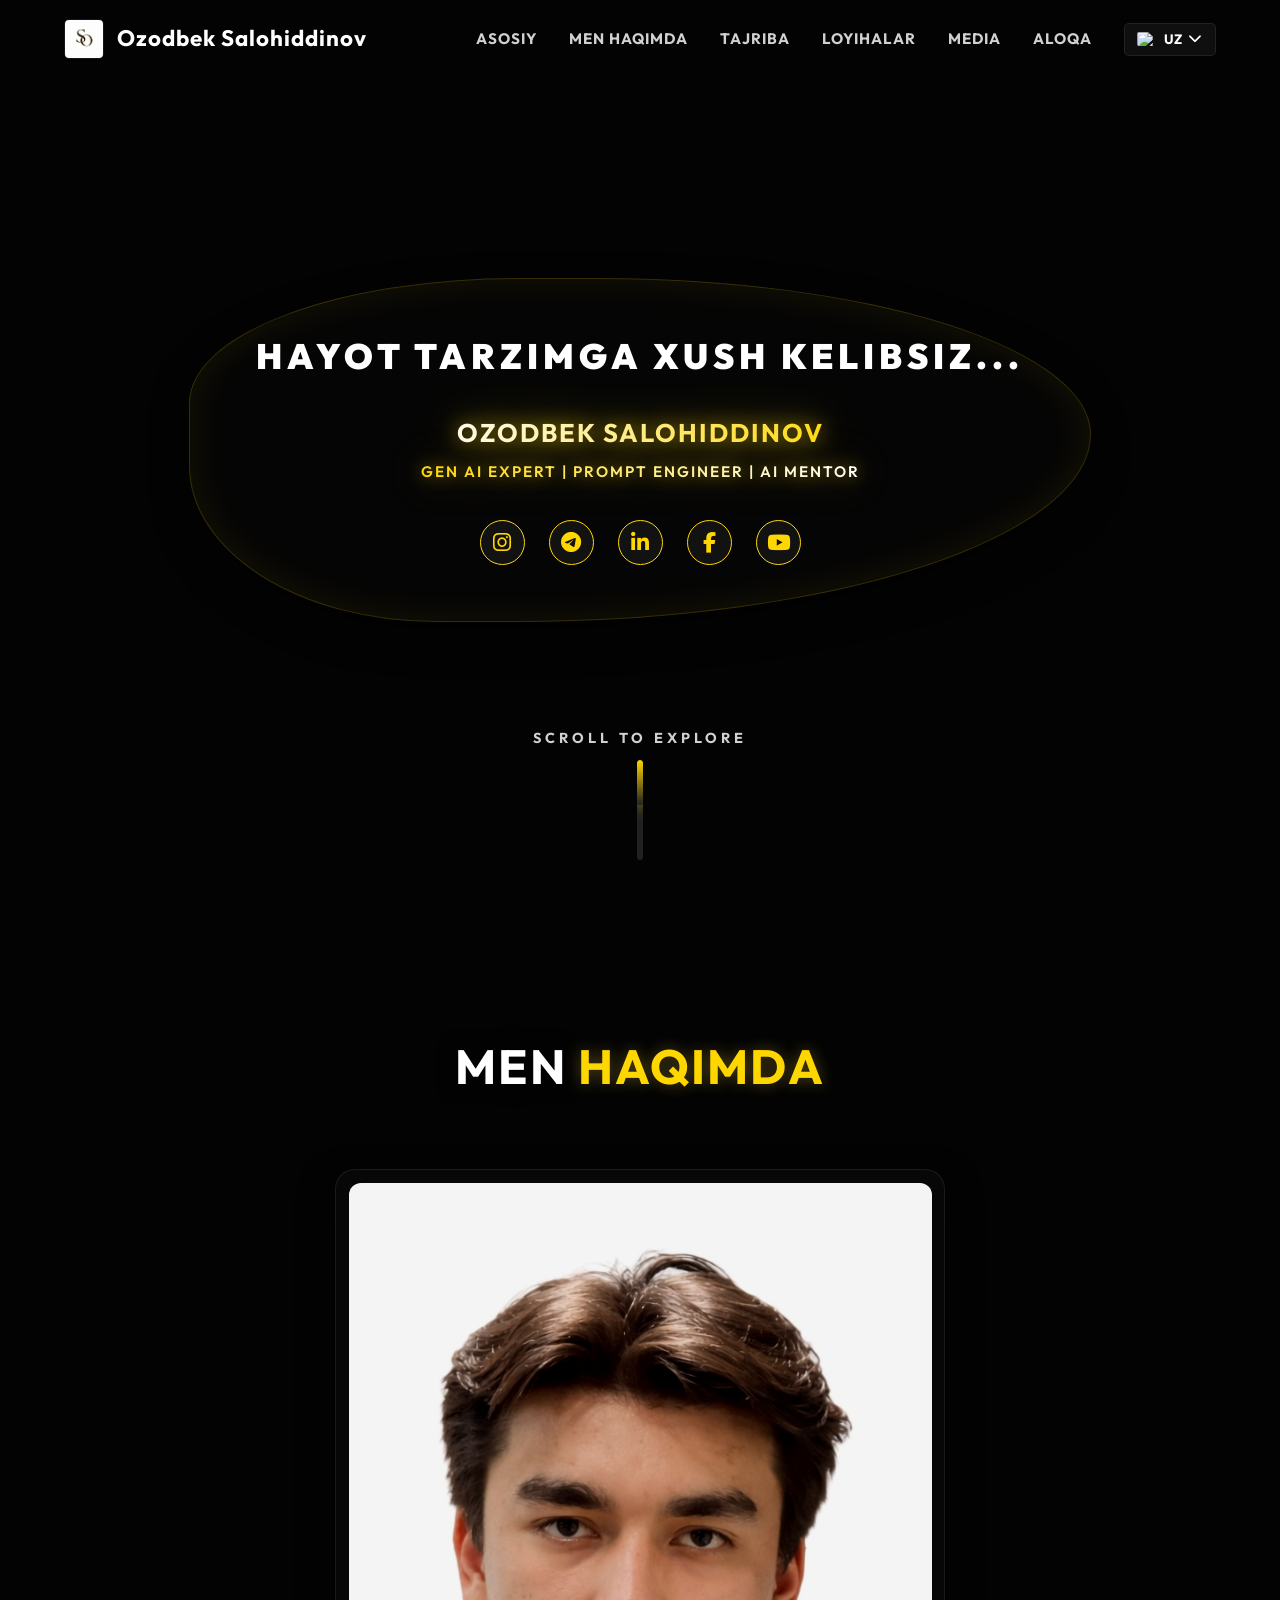
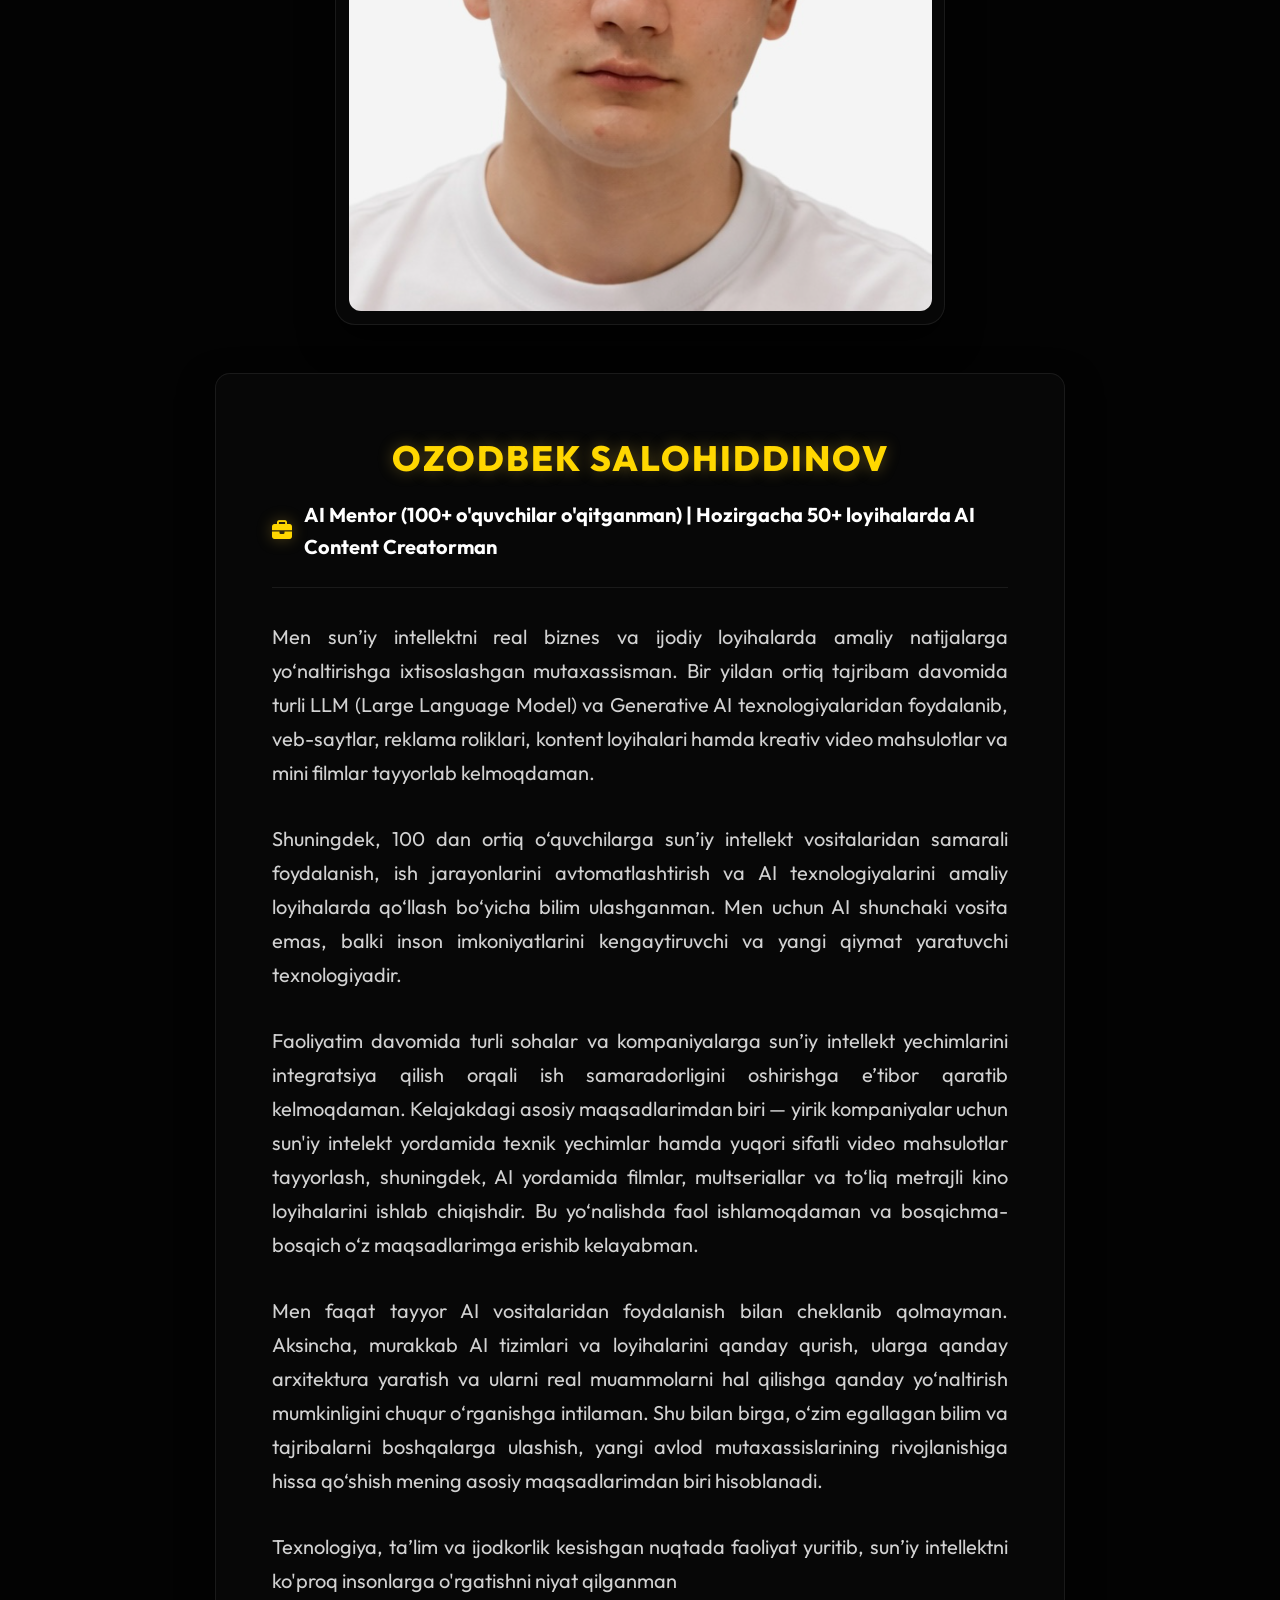
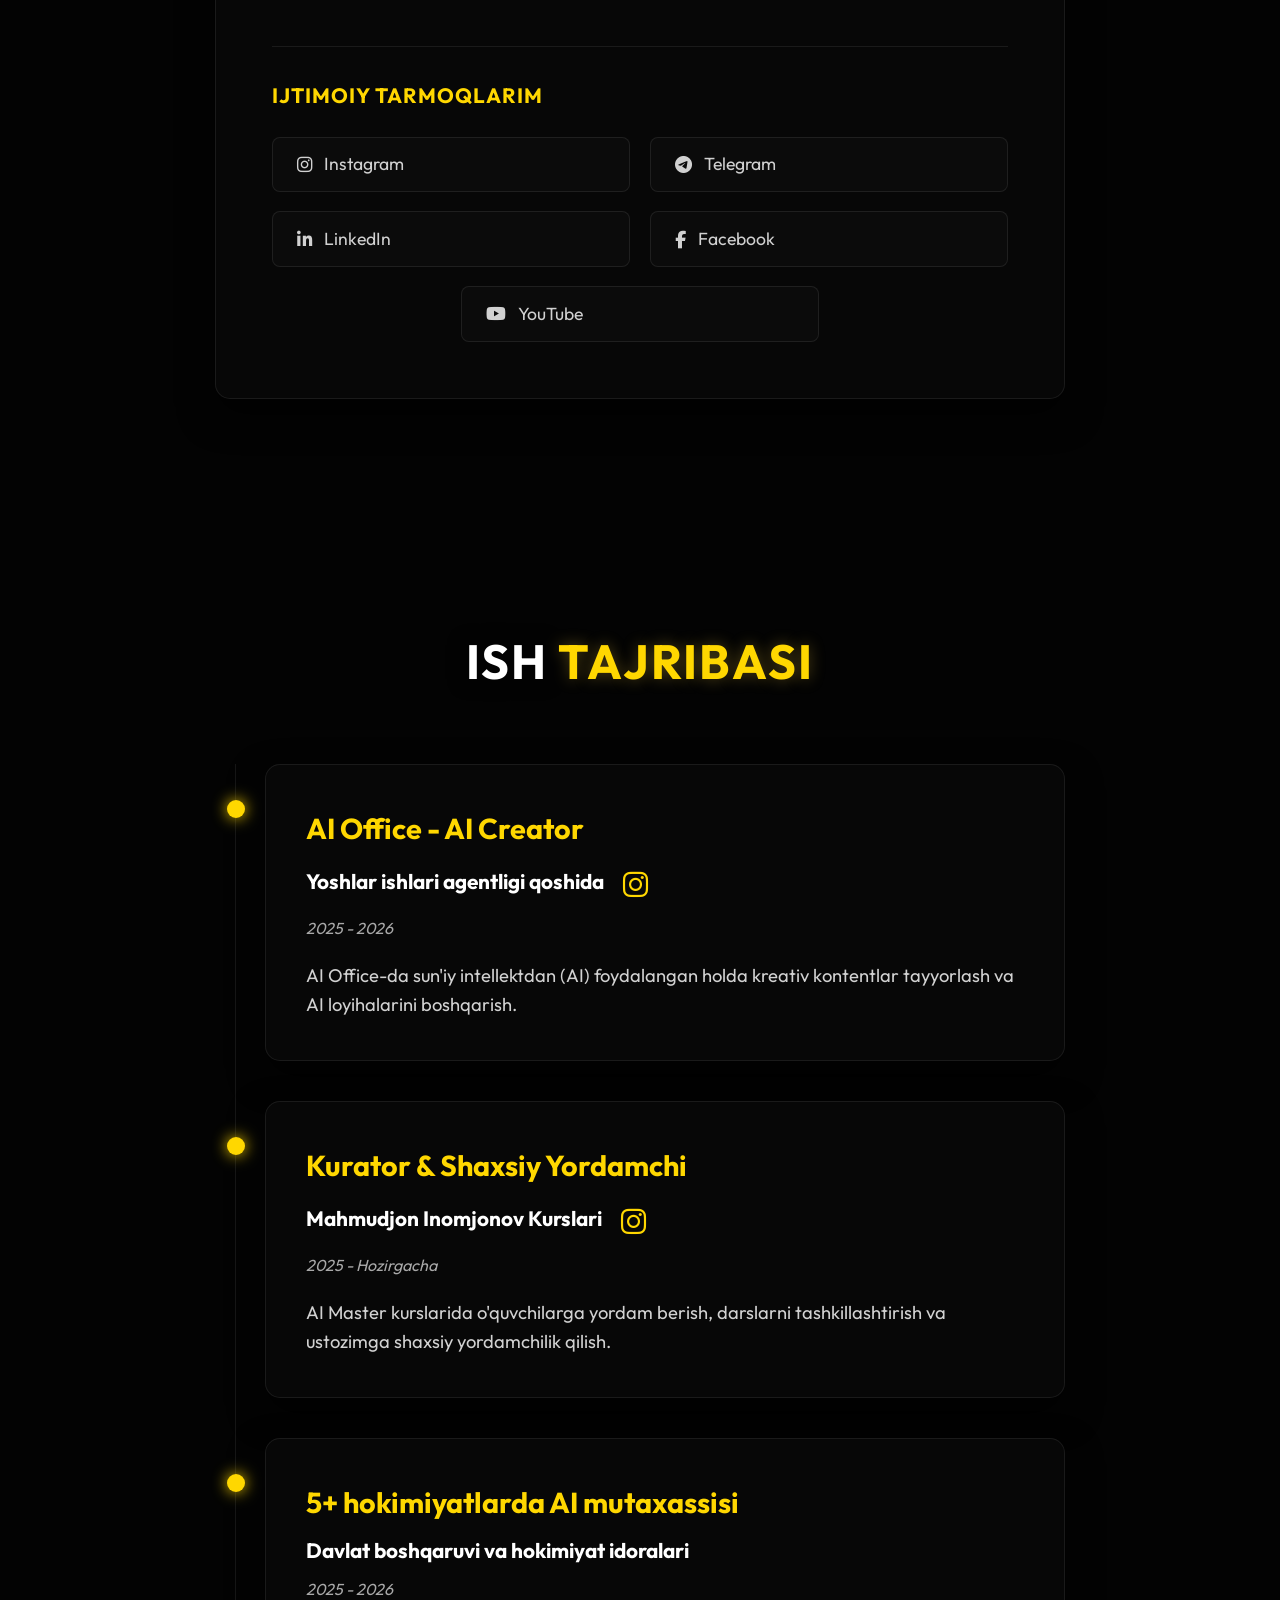
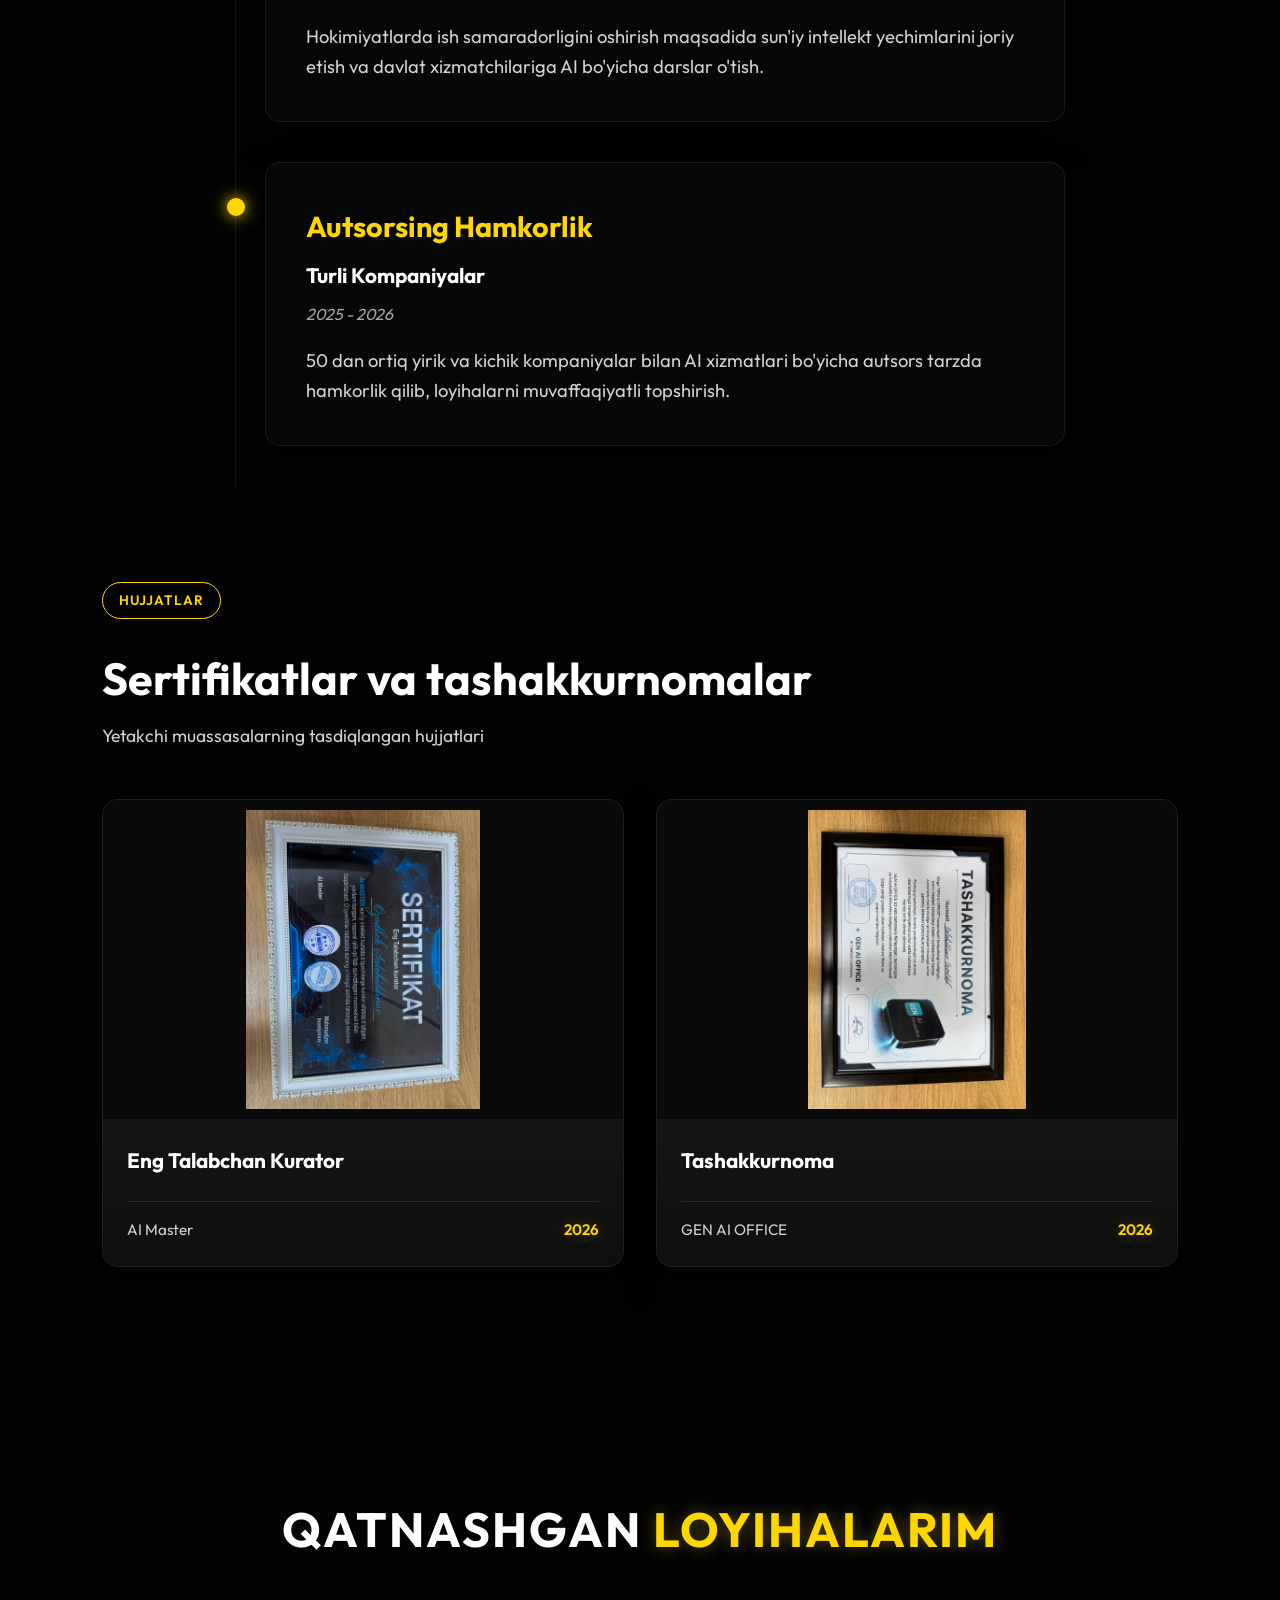
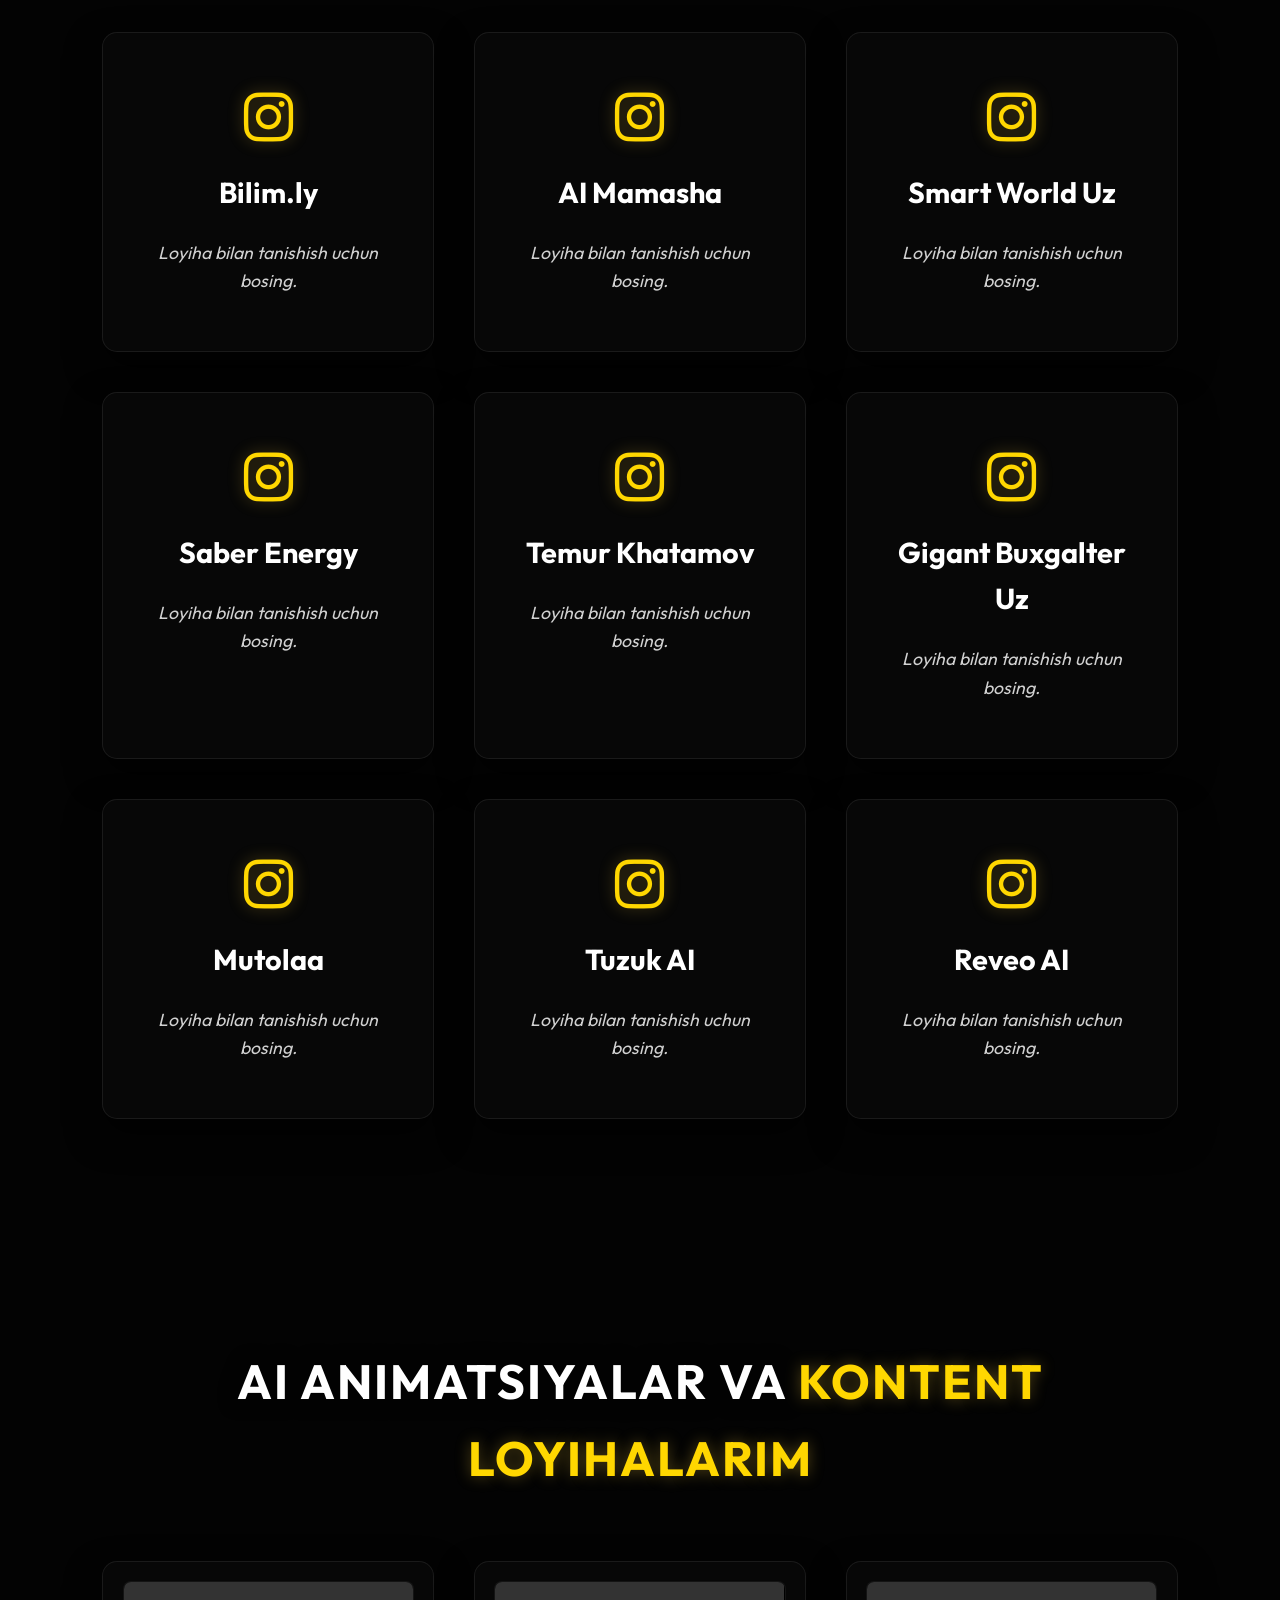
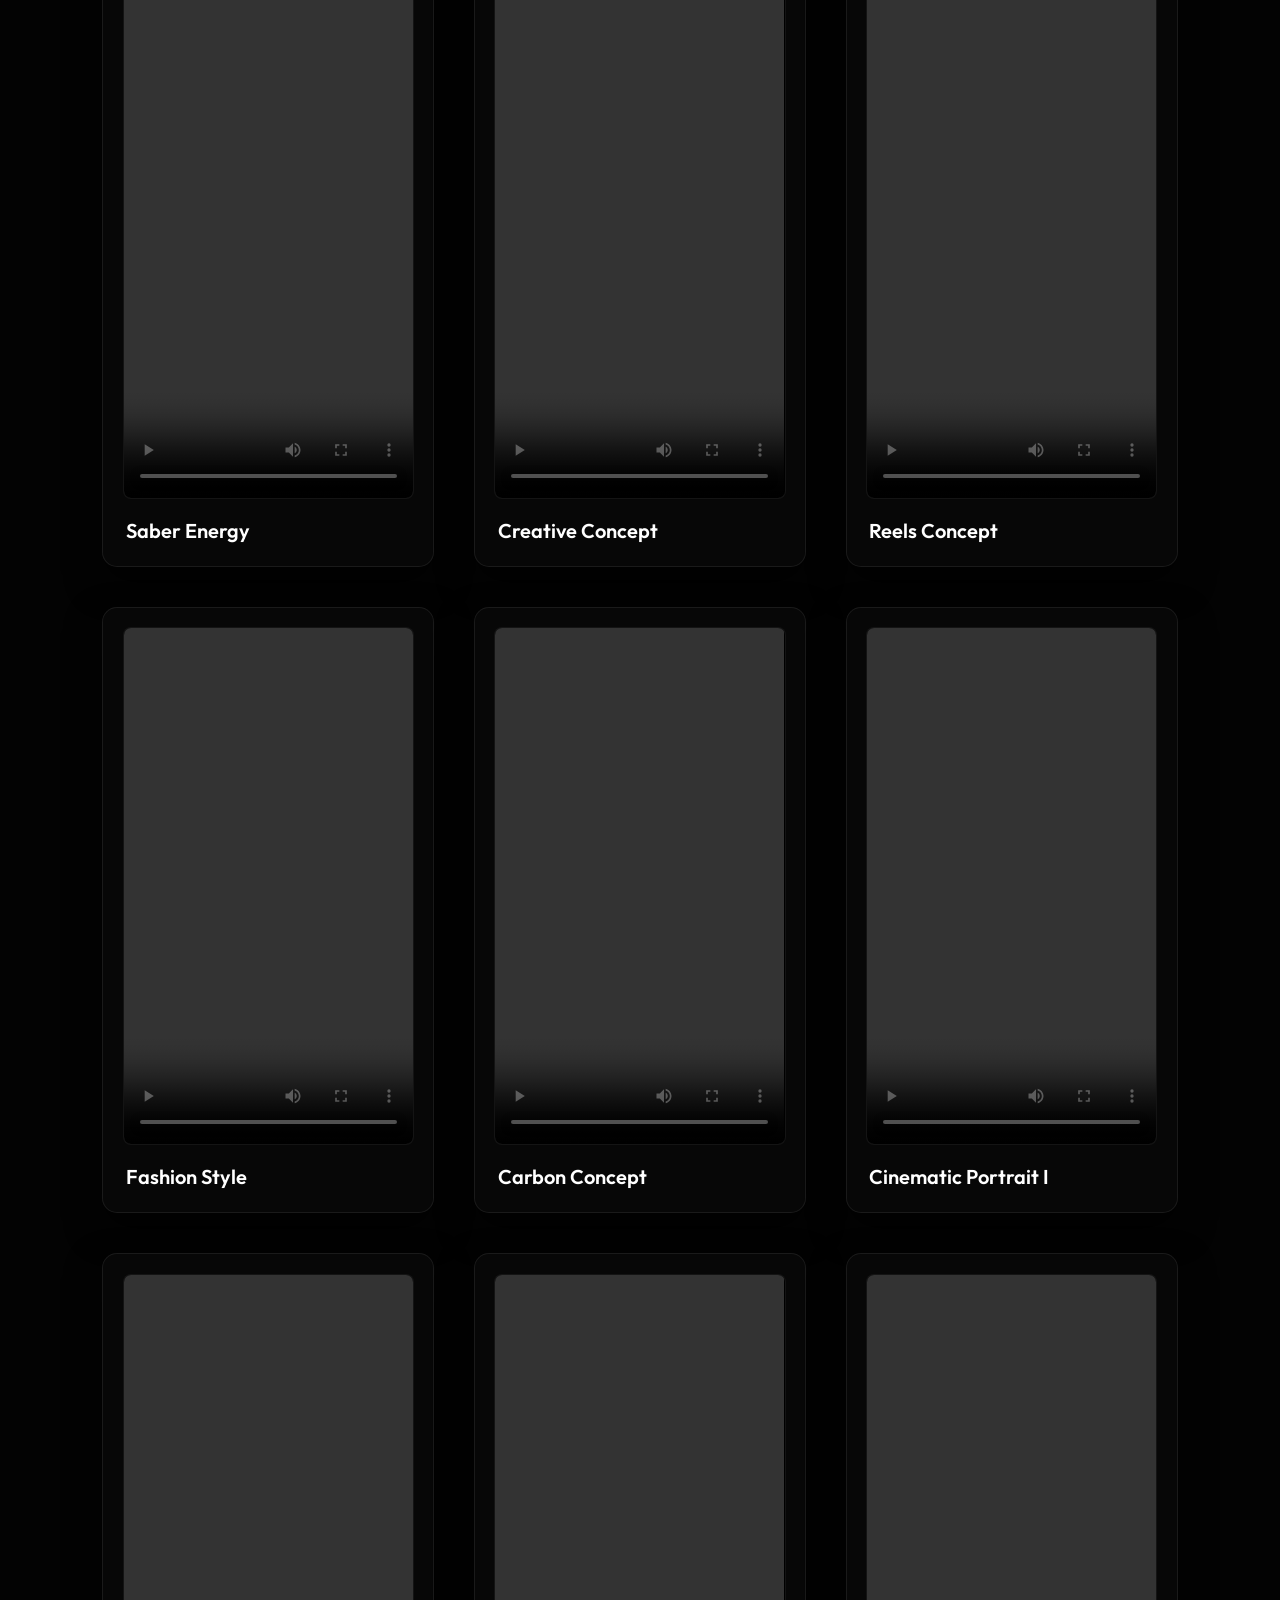
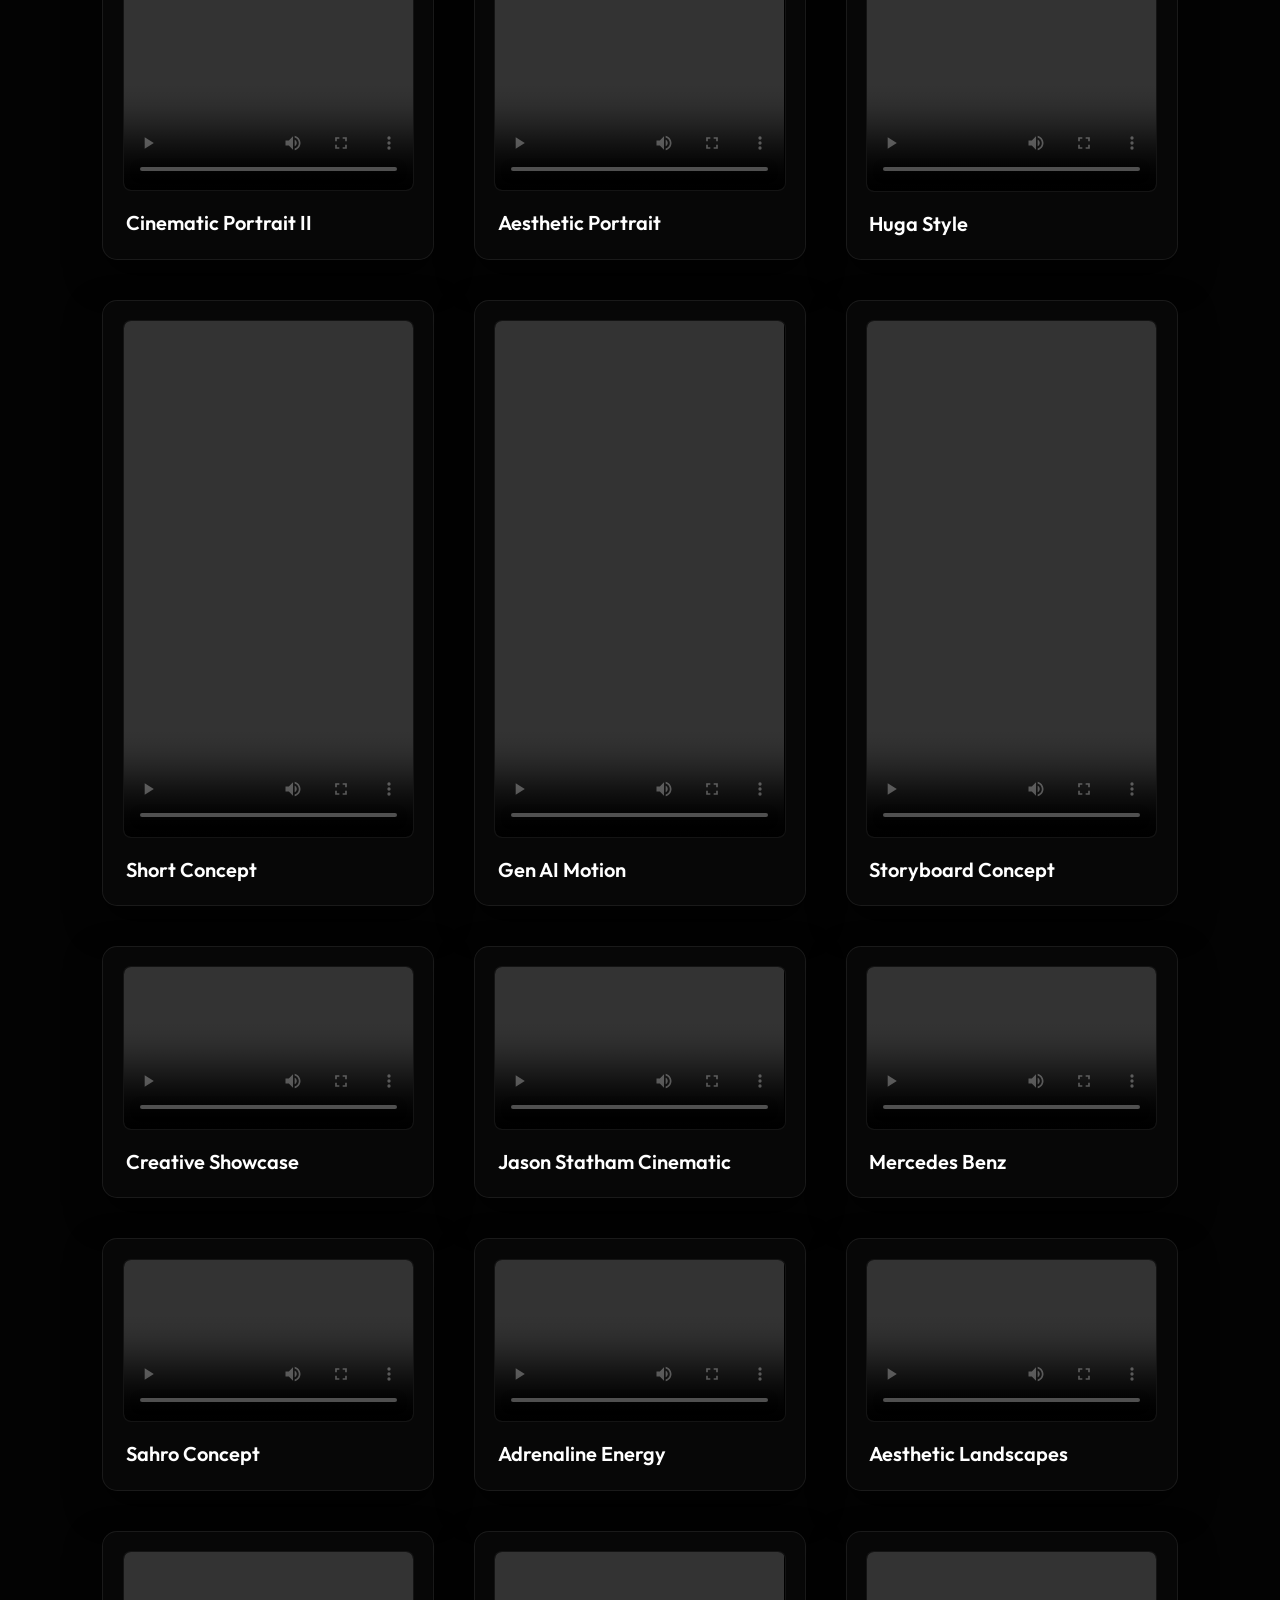
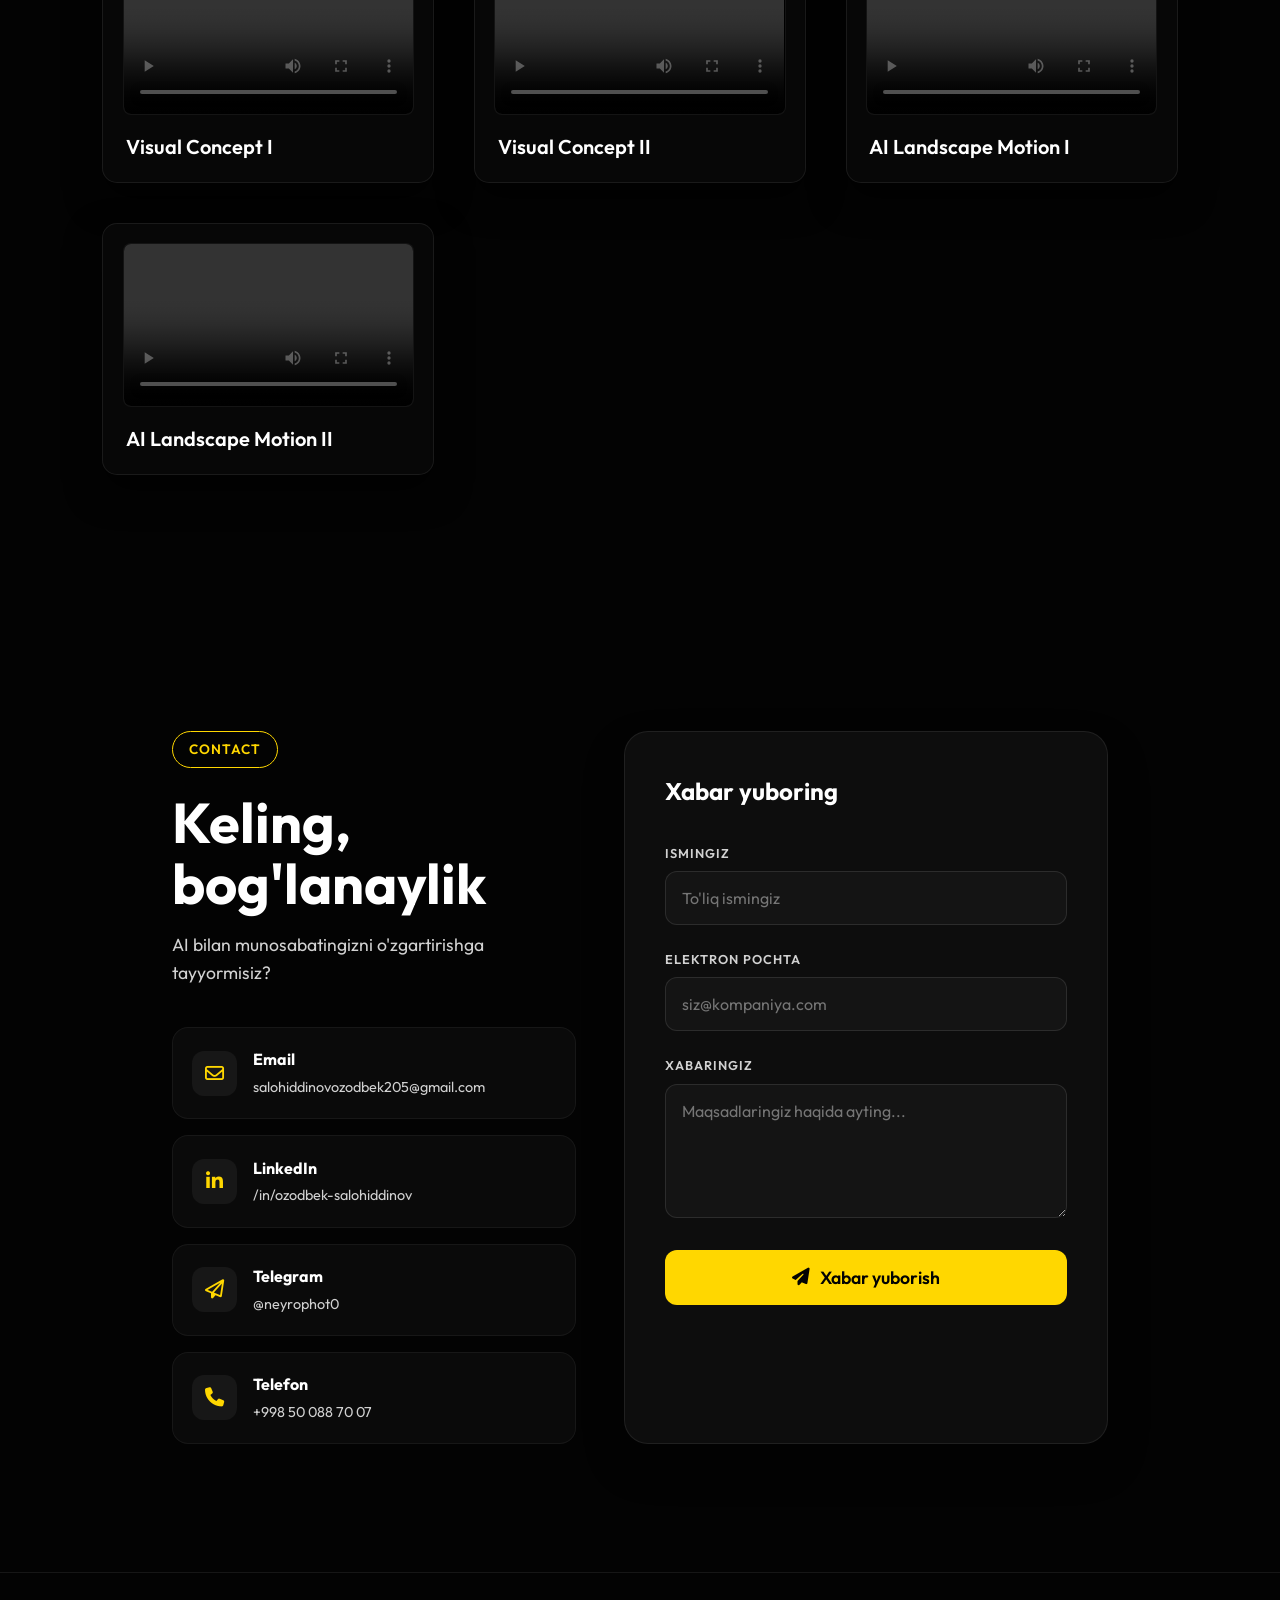
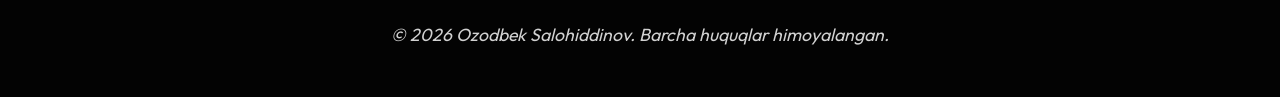
==== commit f633ed02: "Enhance liquid panel to look like an aquarium with flowing water and morphing borders" ====
--- a/index.html
+++ b/index.html
@@ -4,9 +4,9 @@
     <meta charset="UTF-8">
     <meta name="viewport" content="width=device-width, initial-scale=1.0">
     <title>Ozodbek Salohiddinov - Gen AI Expert & Prompt Engineer</title>
-    <link rel="stylesheet" href="style.css?v=4">
+    <link rel="stylesheet" href="style.css?v=5">
     <link rel="stylesheet" href="https://cdnjs.cloudflare.com/ajax/libs/font-awesome/6.4.0/css/all.min.css">
-    <script src="main.js?v=4" defer></script>
+    <script src="main.js?v=5" defer></script>
 </head>
 <body>
     <!-- Background interactive elements -->
--- a/style.css
+++ b/style.css
@@ -279,15 +279,23 @@
     backdrop-filter: blur(16px) saturate(120%);
     -webkit-backdrop-filter: blur(16px) saturate(120%);
     border: 1px solid rgba(255, 215, 0, 0.2);
-    border-radius: 30px;
-    box-shadow: 0 15px 35px rgba(0, 0, 0, 0.5), inset 0 0 30px rgba(255, 215, 0, 0.05);
+    box-shadow: 0 15px 35px rgba(0, 0, 0, 0.5), inset 0 0 40px rgba(255, 215, 0, 0.08);
     overflow: hidden;
-    animation: floatPanel 6s ease-in-out infinite;
+    /* Water morph animation */
+    animation: morphWater 8s ease-in-out infinite, floatPanel 6s ease-in-out infinite;
+    border-radius: 40% 60% 70% 30% / 40% 50% 60% 50%;
+}
+
+@keyframes morphWater {
+    0% { border-radius: 40% 60% 70% 30% / 40% 50% 60% 50%; }
+    34% { border-radius: 70% 30% 50% 50% / 30% 30% 70% 70%; }
+    67% { border-radius: 50% 50% 30% 70% / 50% 70% 30% 50%; }
+    100% { border-radius: 40% 60% 70% 30% / 40% 50% 60% 50%; }
 }
 
 @keyframes floatPanel {
     0% { transform: translateY(0px); box-shadow: 0 15px 35px rgba(0, 0, 0, 0.5), inset 0 0 30px rgba(255, 215, 0, 0.05); }
-    50% { transform: translateY(-8px); box-shadow: 0 25px 45px rgba(0, 0, 0, 0.6), inset 0 0 40px rgba(255, 215, 0, 0.1); border-color: rgba(255, 215, 0, 0.3); }
+    50% { transform: translateY(-8px); box-shadow: 0 25px 45px rgba(0, 0, 0, 0.6), inset 0 0 50px rgba(255, 215, 0, 0.15); border-color: rgba(255, 215, 0, 0.4); }
     100% { transform: translateY(0px); box-shadow: 0 15px 35px rgba(0, 0, 0, 0.5), inset 0 0 30px rgba(255, 215, 0, 0.05); }
 }
 
@@ -312,27 +320,27 @@
 
 .gold-particle {
     position: absolute;
-    background: radial-gradient(circle, rgba(255,215,0,0.8) 0%, rgba(255,215,0,0) 70%);
+    background: radial-gradient(circle, rgba(255,215,0,0.9) 0%, rgba(255,215,0,0) 70%);
     border-radius: 50%;
-    animation: floatParticle linear infinite;
+    animation: aquariumFlow linear infinite;
     opacity: 0;
 }
 
-@keyframes floatParticle {
+@keyframes aquariumFlow {
     0% {
-        transform: translateY(80px) translateX(0) scale(0);
+        transform: translate(0, 0) scale(0);
         opacity: 0;
     }
-    20% {
-        opacity: 0.6;
-        transform: translateY(40px) translateX(-10px) scale(1);
-    }
-    80% {
-        opacity: 0.6;
-        transform: translateY(-40px) translateX(10px) scale(1);
+    25% {
+        opacity: 0.8;
+        transform: translate(var(--dx1), var(--dy1)) scale(1.2);
+    }
+    75% {
+        opacity: 0.8;
+        transform: translate(var(--dx2), var(--dy2)) scale(0.8);
     }
     100% {
-        transform: translateY(-80px) translateX(0) scale(0);
+        transform: translate(var(--dx3), var(--dy3)) scale(0);
         opacity: 0;
     }
 }
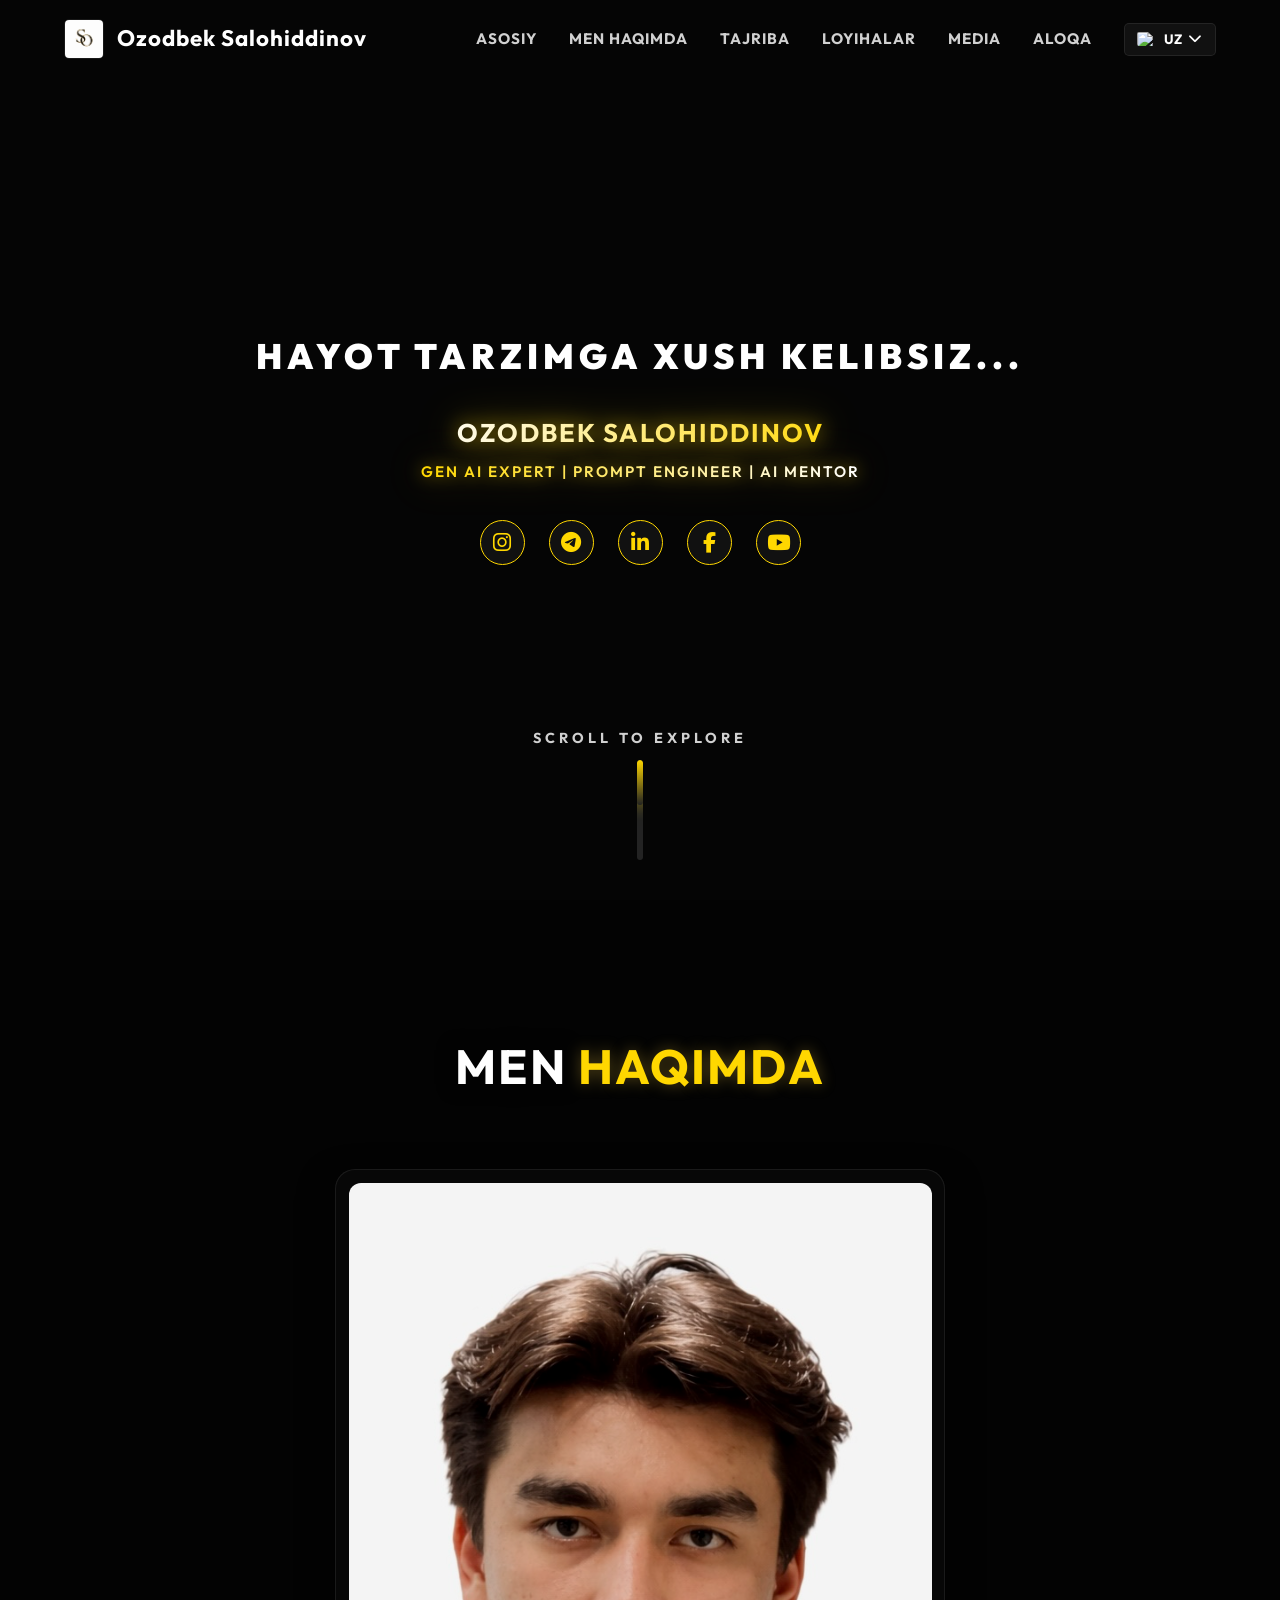
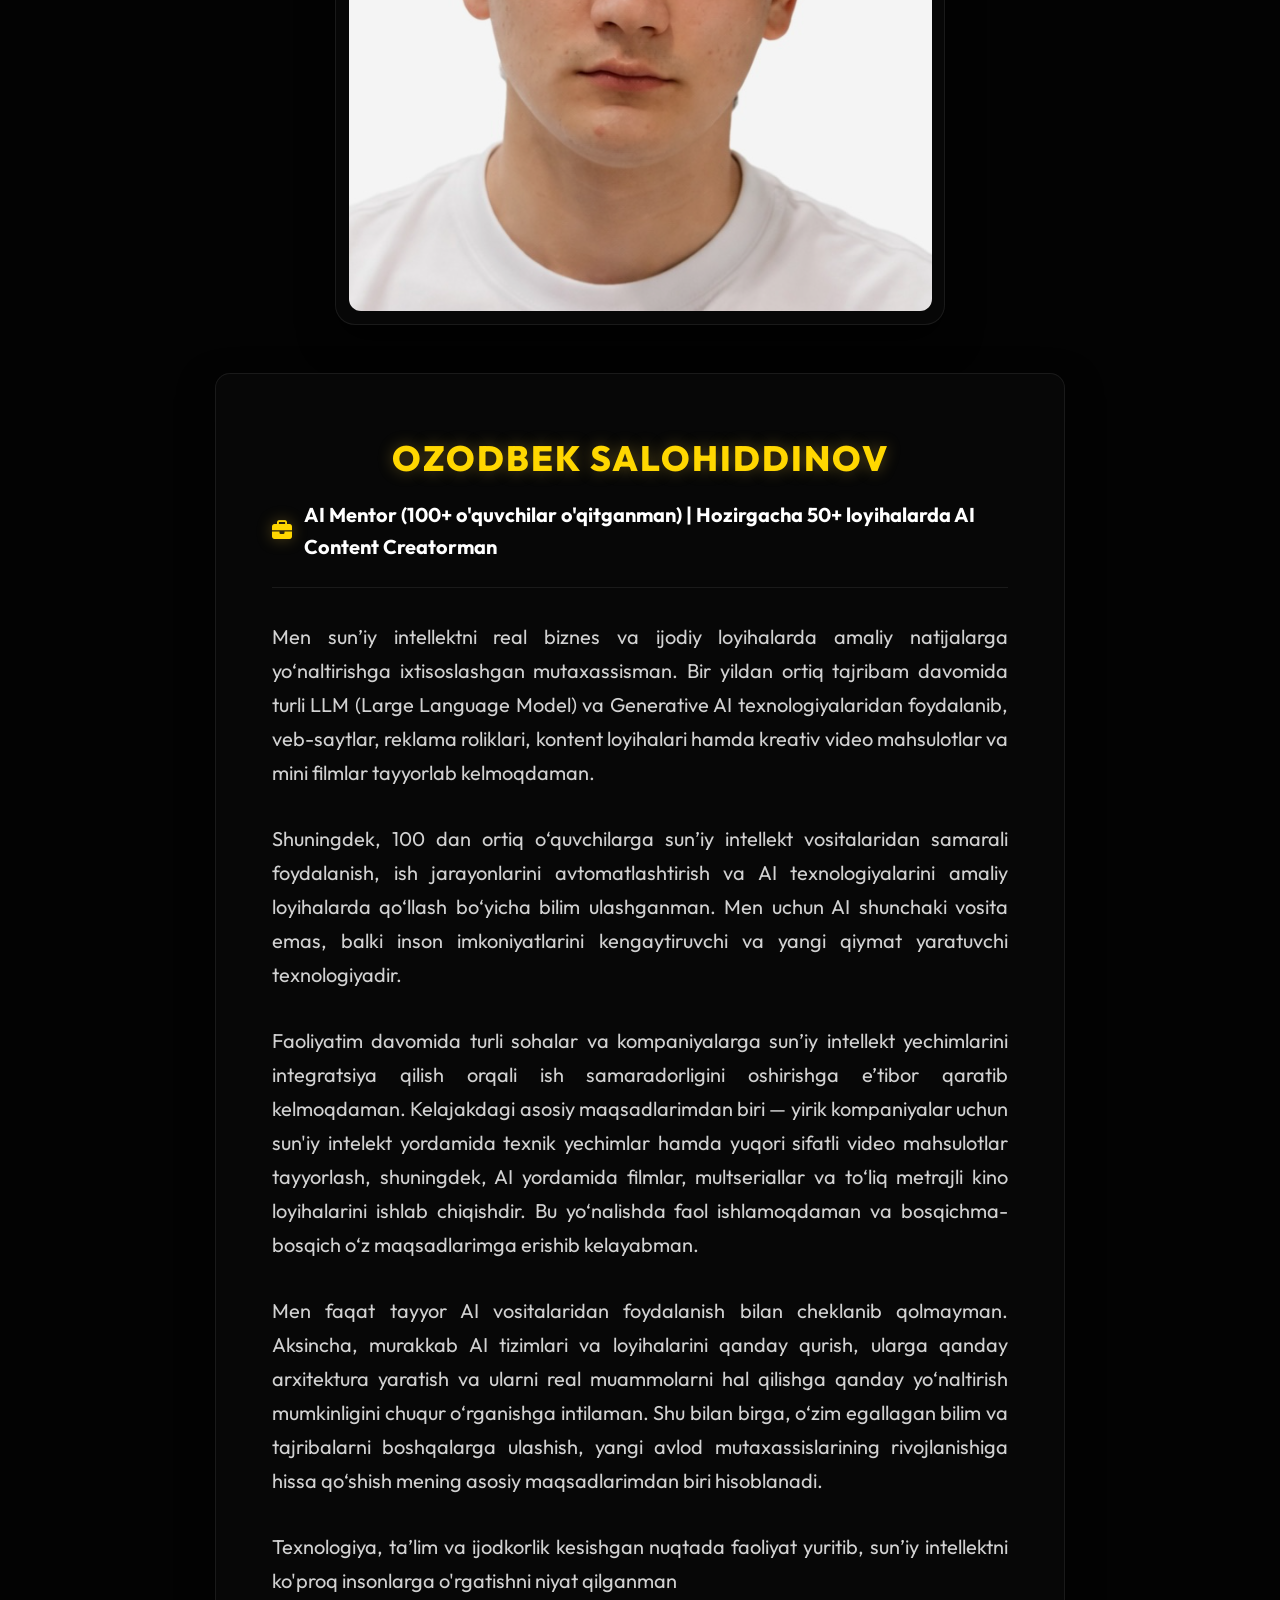
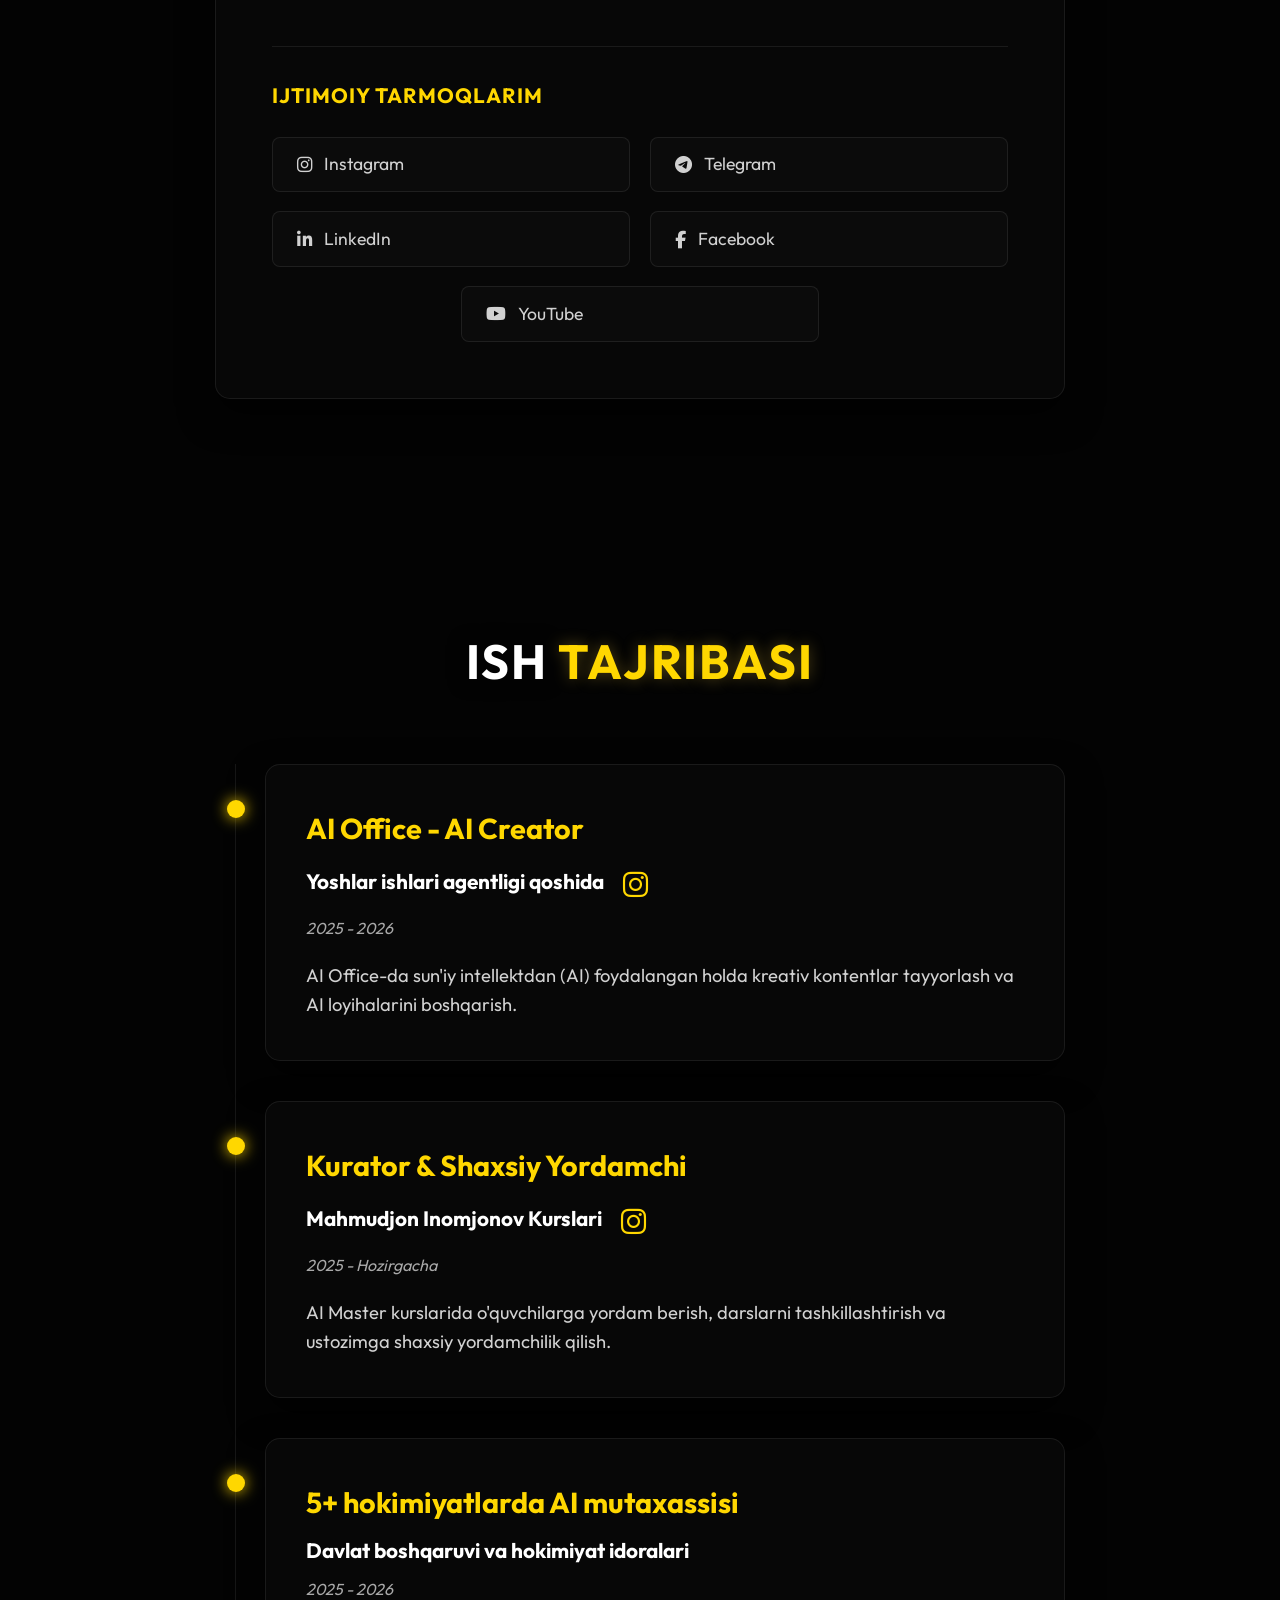
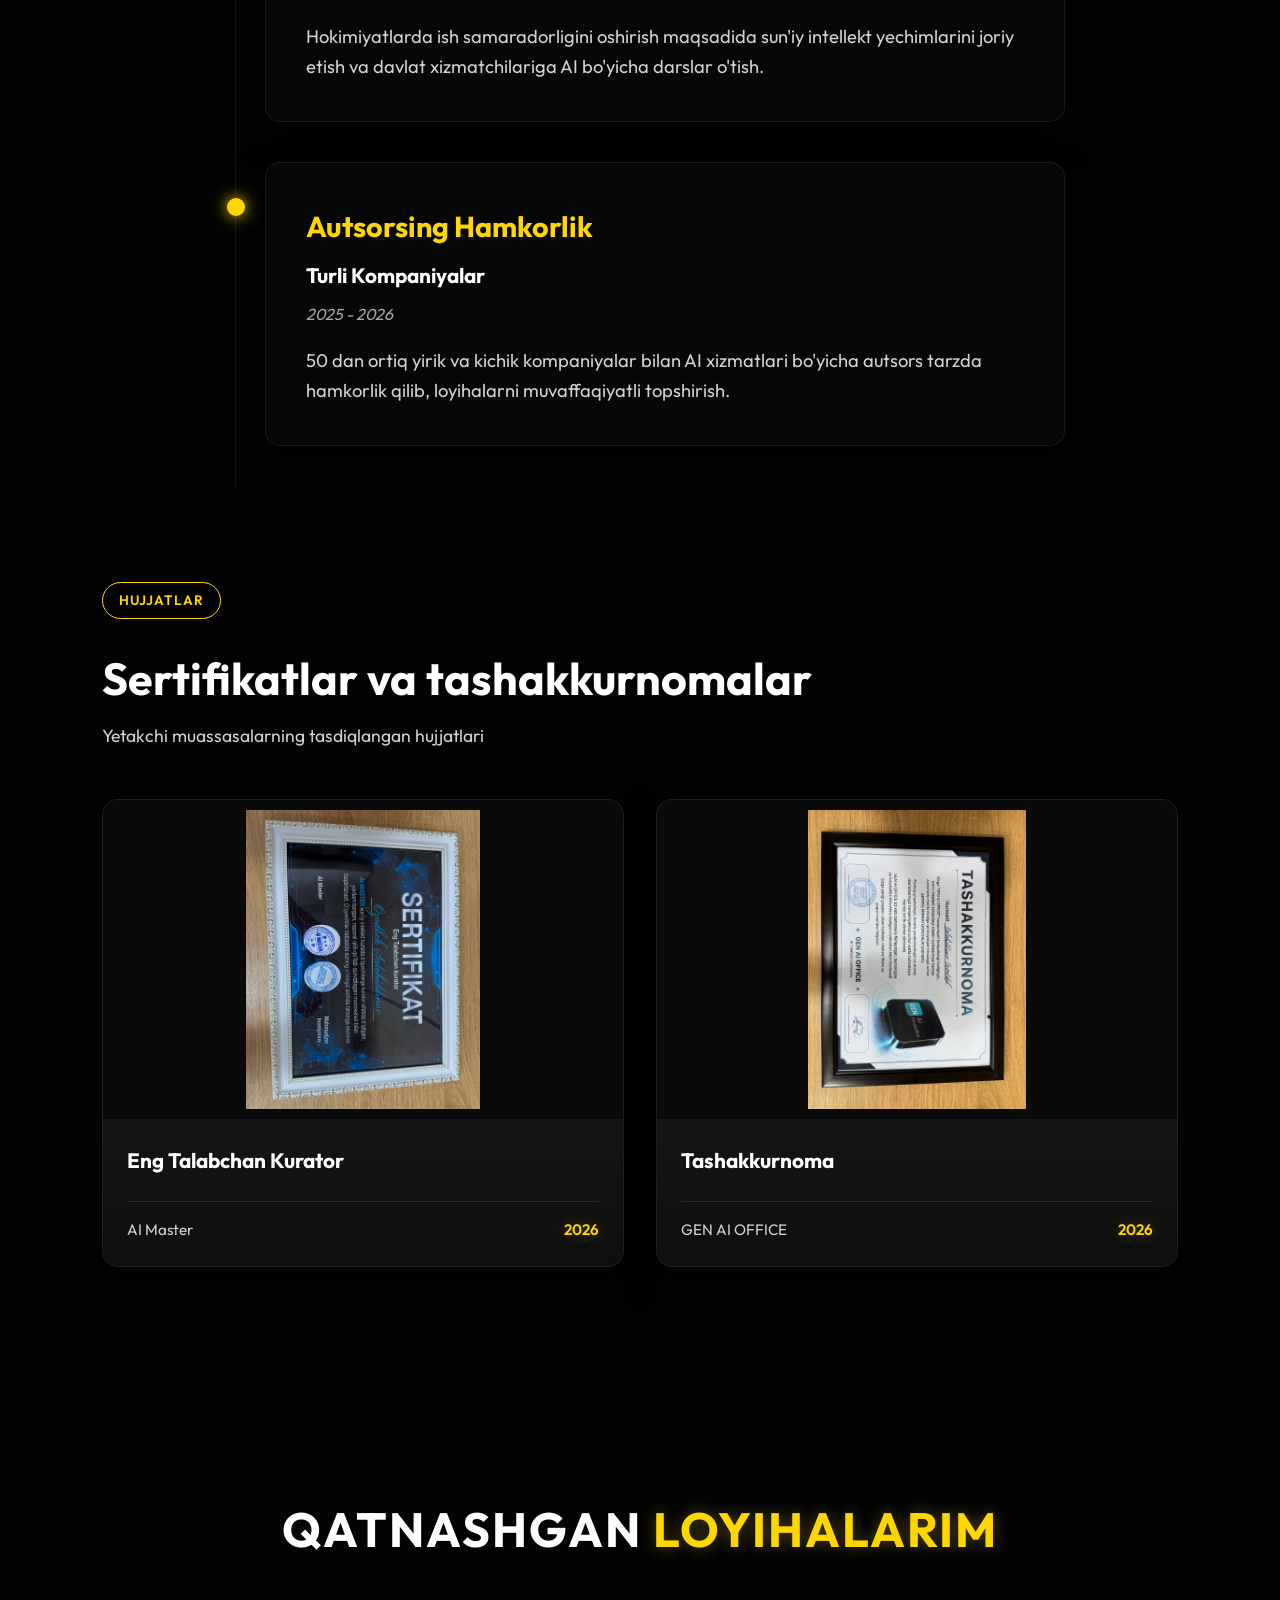
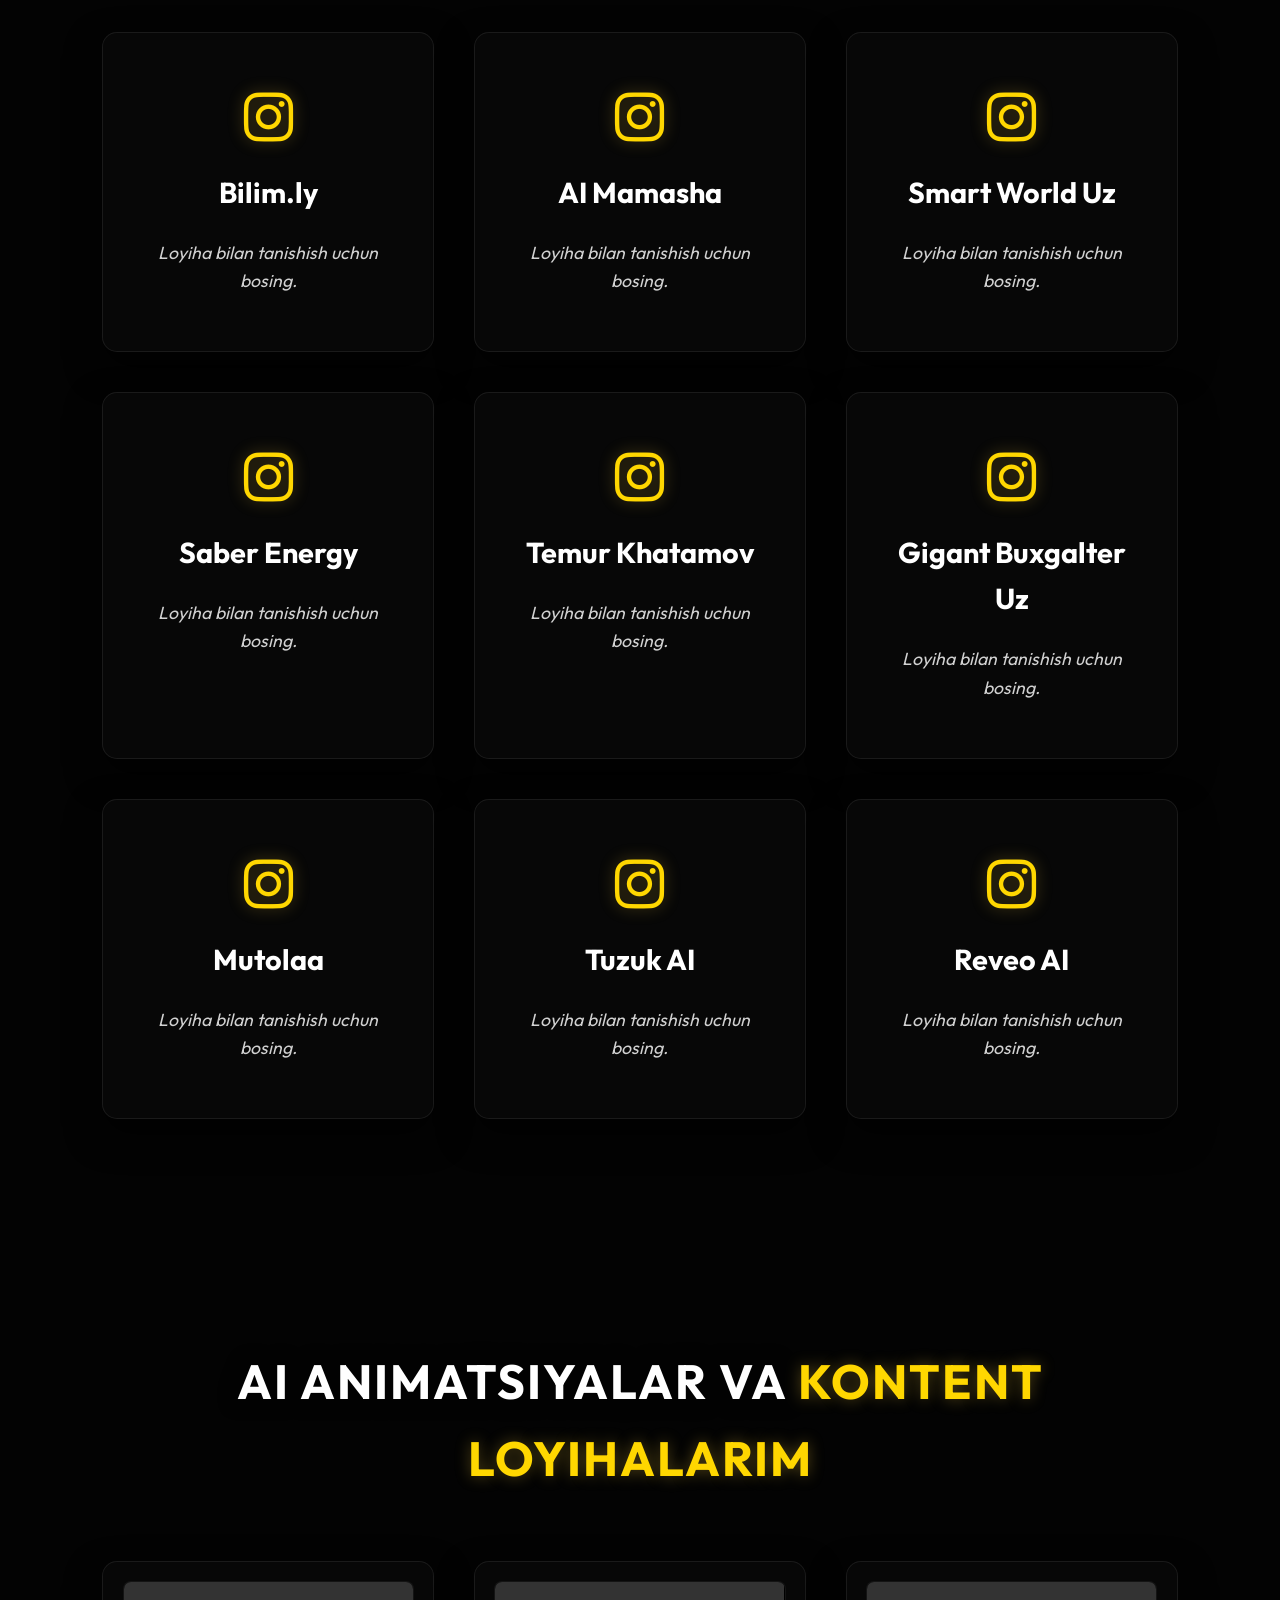
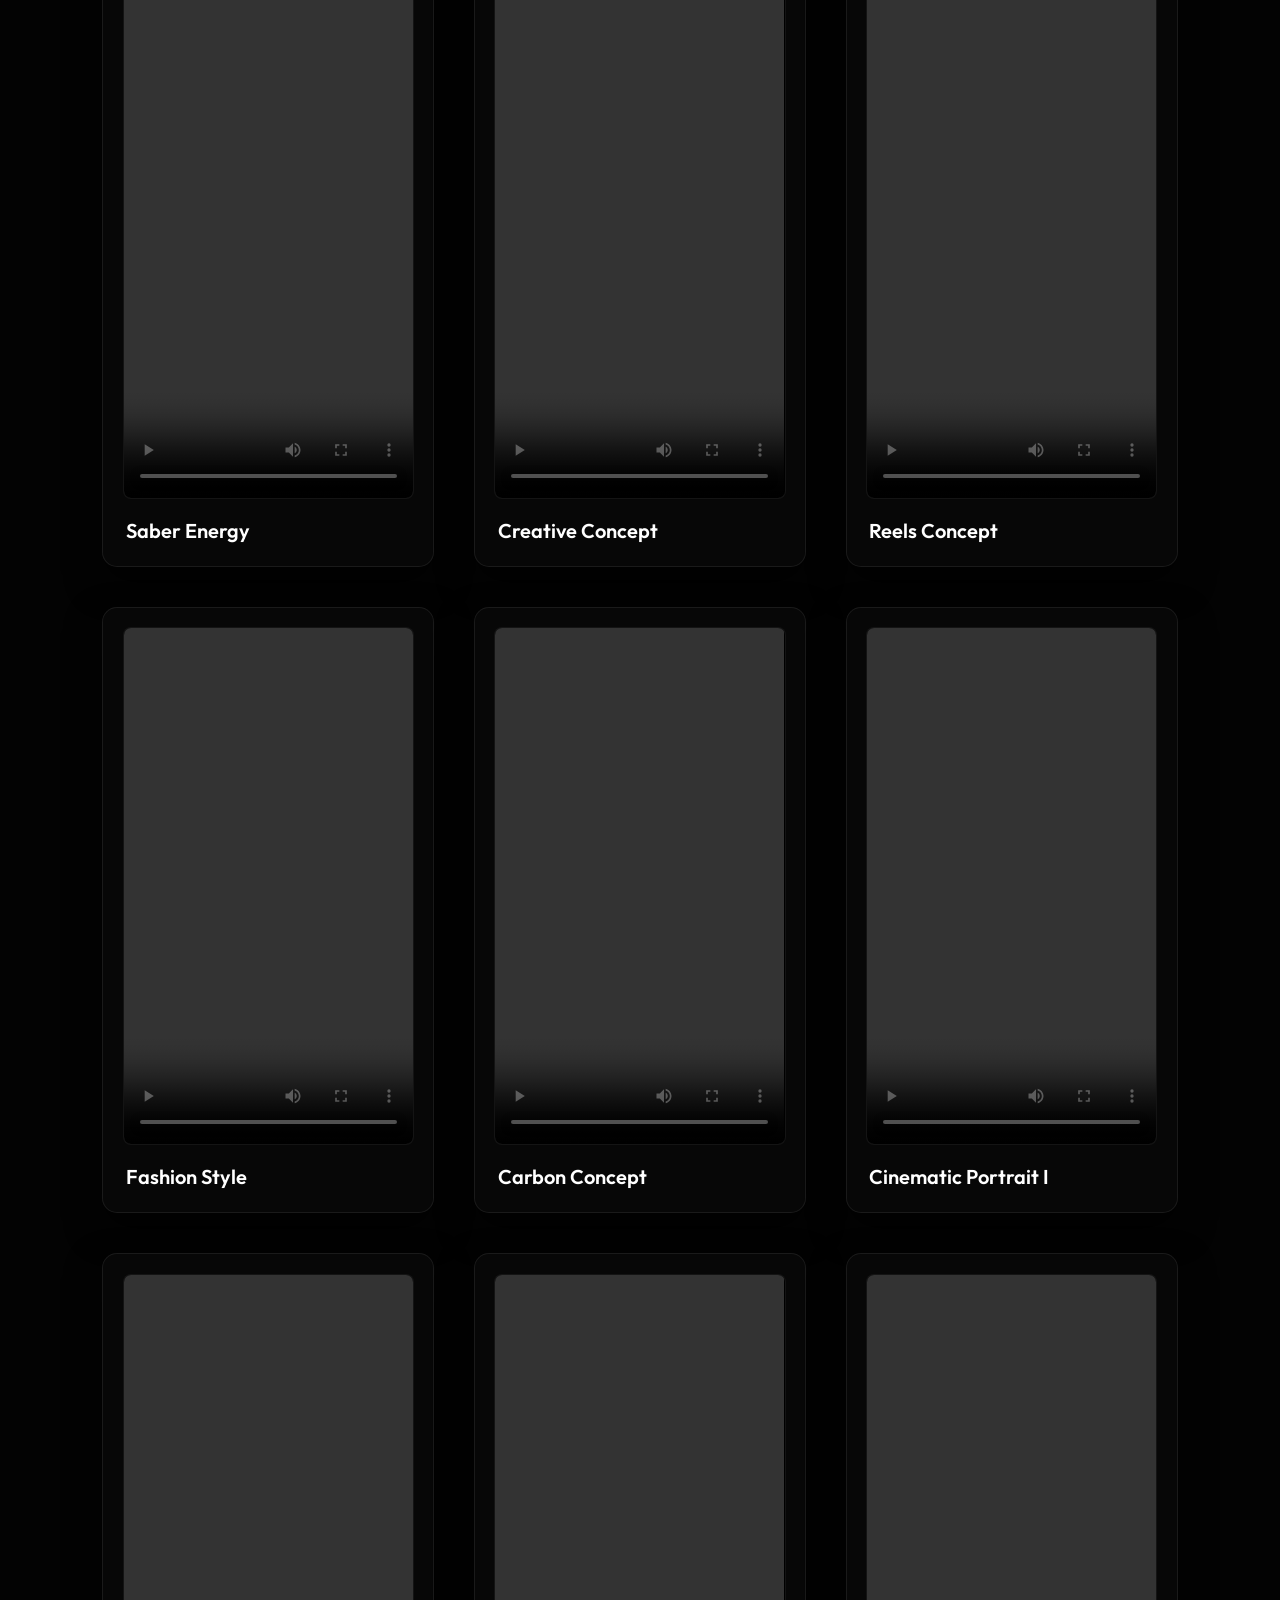
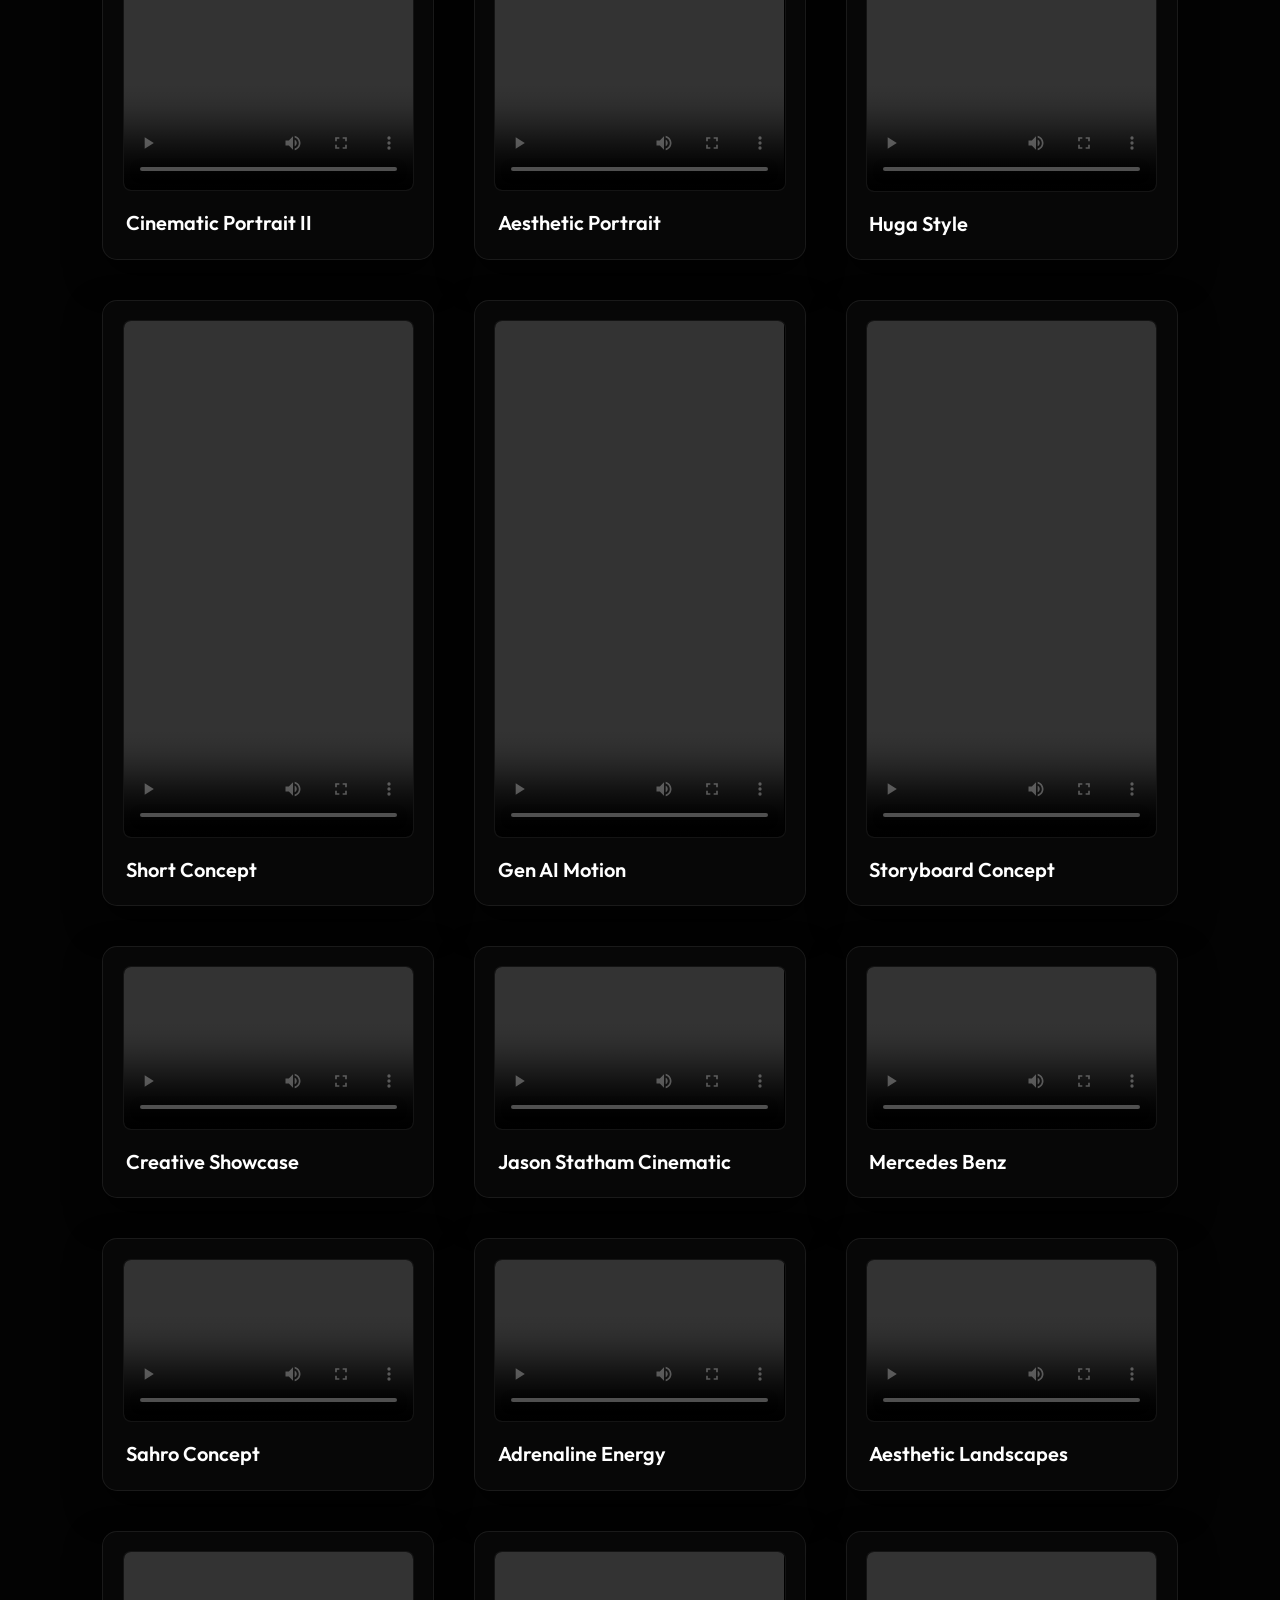
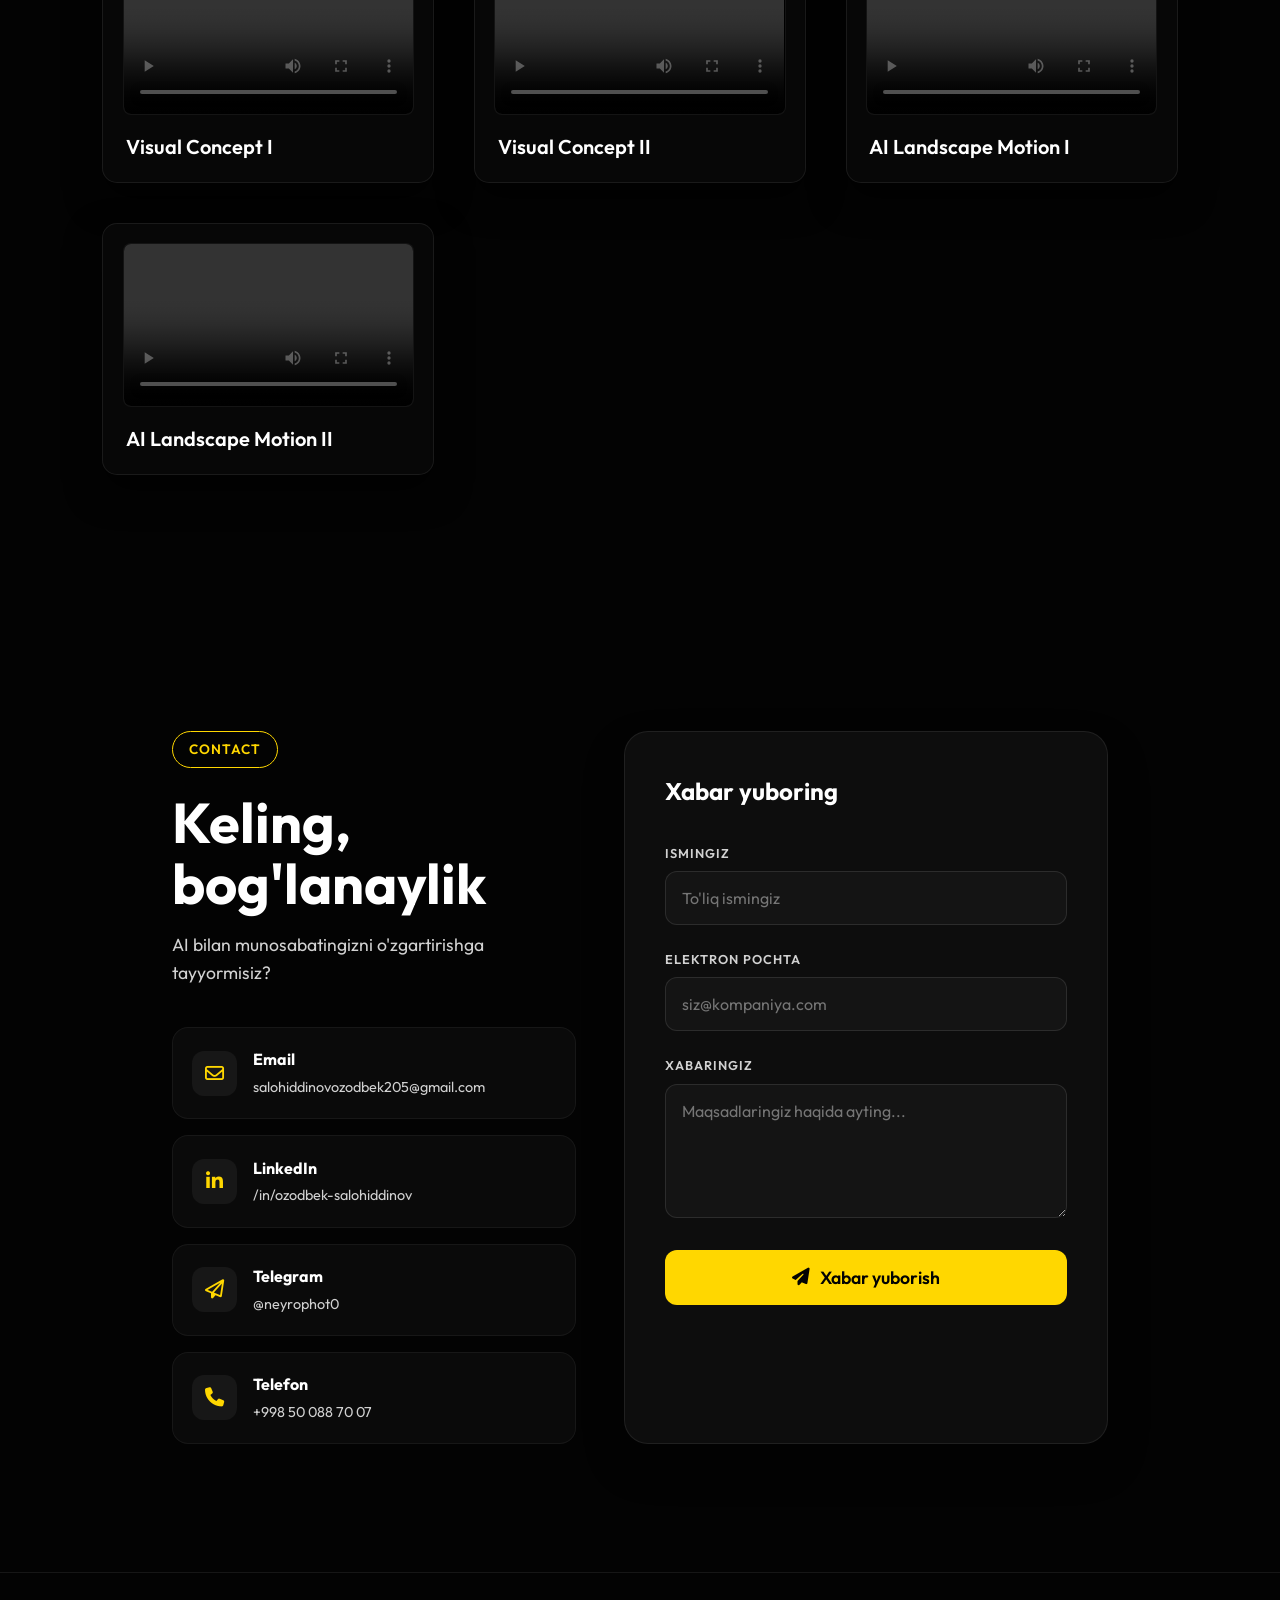
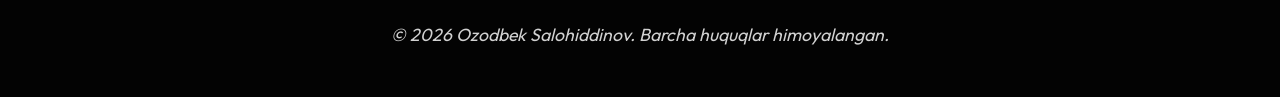
==== commit 465d4af3: "Change liquid glass to full screen water fill drop animation" ====
--- a/index.html
+++ b/index.html
@@ -4,9 +4,9 @@
     <meta charset="UTF-8">
     <meta name="viewport" content="width=device-width, initial-scale=1.0">
     <title>Ozodbek Salohiddinov - Gen AI Expert & Prompt Engineer</title>
-    <link rel="stylesheet" href="style.css?v=5">
+    <link rel="stylesheet" href="style.css?v=6">
     <link rel="stylesheet" href="https://cdnjs.cloudflare.com/ajax/libs/font-awesome/6.4.0/css/all.min.css">
-    <script src="main.js?v=5" defer></script>
+    <script src="main.js?v=6" defer></script>
 </head>
 <body>
     <!-- Background interactive elements -->
@@ -48,36 +48,37 @@
                 <source src="background.mp4" type="video/mp4">
             </video>
             <div class="video-overlay"></div>
+            
+            <!-- Water Fill Overlay that drops from top -->
+            <div class="water-fill-overlay">
+                <!-- Gold Dust Particles inside the water -->
+                <div class="gold-dust-container" id="goldDust"></div>
+            </div>
 
             <div class="hero-content">
-                <div class="liquid-panel">
-                    <div class="gold-dust-container" id="goldDust"></div>
-                    <div class="panel-content">
-                        <h1 class="welcome-text" data-i18n="welcome">WELCOME TO MY LIFE STYLE...</h1>
-                        
-                        <div class="hero-profile-box">
-                            <h2 class="hero-name" data-i18n="hero-name">Ozodbek Salohiddinov</h2>
-                            <h3 class="hero-title" data-i18n="title">GEN AI EXPERT | PROMPT ENGINEER | AI MENTOR</h3>
-                        </div>
-
-                        <div class="hero-socials">
-                            <a href="https://www.instagram.com/ai_salokhiddinov" target="_blank" class="hero-social-btn" title="Instagram">
-                                <i class="fa-brands fa-instagram"></i>
-                            </a>
-                            <a href="https://t.me/Salohiddinovblog_0" target="_blank" class="hero-social-btn" title="Telegram">
-                                <i class="fa-brands fa-telegram"></i>
-                            </a>
-                            <a href="https://www.linkedin.com/in/ozodbek-salohiddinov-67aa513b9" target="_blank" class="hero-social-btn" title="LinkedIn">
-                                <i class="fa-brands fa-linkedin-in"></i>
-                            </a>
-                            <a href="https://www.facebook.com/share/19JQNEyBKS/" target="_blank" class="hero-social-btn" title="Facebook">
-                                <i class="fa-brands fa-facebook-f"></i>
-                            </a>
-                            <a href="https://youtube.com/@salohiddinovozodbek?si=JY85DjKA9XyRj3vN" target="_blank" class="hero-social-btn" title="YouTube">
-                                <i class="fa-brands fa-youtube"></i>
-                            </a>
-                        </div>
-                    </div>
+                <h1 class="welcome-text" data-i18n="welcome">WELCOME TO MY LIFE STYLE...</h1>
+                
+                <div class="hero-profile-box">
+                    <h2 class="hero-name" data-i18n="hero-name">Ozodbek Salohiddinov</h2>
+                    <h3 class="hero-title" data-i18n="title">GEN AI EXPERT | PROMPT ENGINEER | AI MENTOR</h3>
+                </div>
+
+                <div class="hero-socials">
+                    <a href="https://www.instagram.com/ai_salokhiddinov" target="_blank" class="hero-social-btn" title="Instagram">
+                        <i class="fa-brands fa-instagram"></i>
+                    </a>
+                    <a href="https://t.me/Salohiddinovblog_0" target="_blank" class="hero-social-btn" title="Telegram">
+                        <i class="fa-brands fa-telegram"></i>
+                    </a>
+                    <a href="https://www.linkedin.com/in/ozodbek-salohiddinov-67aa513b9" target="_blank" class="hero-social-btn" title="LinkedIn">
+                        <i class="fa-brands fa-linkedin-in"></i>
+                    </a>
+                    <a href="https://www.facebook.com/share/19JQNEyBKS/" target="_blank" class="hero-social-btn" title="Facebook">
+                        <i class="fa-brands fa-facebook-f"></i>
+                    </a>
+                    <a href="https://youtube.com/@salohiddinovozodbek?si=JY85DjKA9XyRj3vN" target="_blank" class="hero-social-btn" title="YouTube">
+                        <i class="fa-brands fa-youtube"></i>
+                    </a>
                 </div>
             </div>
 
--- a/style.css
+++ b/style.css
@@ -266,37 +266,40 @@
 
 .hero-content {
     max-width: 950px;
+    display: flex;
+    flex-direction: column;
+    align-items: center;
+    gap: 2.2rem;
     z-index: 2;
     padding: 0 1.5rem;
     width: 100%;
-}
-
-/* Liquid Glass Panel */
-.liquid-panel {
-    position: relative;
-    padding: 3.5rem 4rem;
+    opacity: 0;
+    animation: heroTextReveal 1.5s ease-out 1s forwards;
+}
+
+@keyframes heroTextReveal {
+    0% { opacity: 0; transform: translateY(20px); }
+    100% { opacity: 1; transform: translateY(0); }
+}
+
+/* Water Fill Overlay */
+.water-fill-overlay {
+    position: absolute;
+    top: 0;
+    left: 0;
+    width: 100%;
+    height: 100%;
     background: rgba(10, 10, 10, 0.45);
-    backdrop-filter: blur(16px) saturate(120%);
-    -webkit-backdrop-filter: blur(16px) saturate(120%);
-    border: 1px solid rgba(255, 215, 0, 0.2);
-    box-shadow: 0 15px 35px rgba(0, 0, 0, 0.5), inset 0 0 40px rgba(255, 215, 0, 0.08);
-    overflow: hidden;
-    /* Water morph animation */
-    animation: morphWater 8s ease-in-out infinite, floatPanel 6s ease-in-out infinite;
-    border-radius: 40% 60% 70% 30% / 40% 50% 60% 50%;
-}
-
-@keyframes morphWater {
-    0% { border-radius: 40% 60% 70% 30% / 40% 50% 60% 50%; }
-    34% { border-radius: 70% 30% 50% 50% / 30% 30% 70% 70%; }
-    67% { border-radius: 50% 50% 30% 70% / 50% 70% 30% 50%; }
-    100% { border-radius: 40% 60% 70% 30% / 40% 50% 60% 50%; }
-}
-
-@keyframes floatPanel {
-    0% { transform: translateY(0px); box-shadow: 0 15px 35px rgba(0, 0, 0, 0.5), inset 0 0 30px rgba(255, 215, 0, 0.05); }
-    50% { transform: translateY(-8px); box-shadow: 0 25px 45px rgba(0, 0, 0, 0.6), inset 0 0 50px rgba(255, 215, 0, 0.15); border-color: rgba(255, 215, 0, 0.4); }
-    100% { transform: translateY(0px); box-shadow: 0 15px 35px rgba(0, 0, 0, 0.5), inset 0 0 30px rgba(255, 215, 0, 0.05); }
+    backdrop-filter: blur(15px) saturate(120%);
+    -webkit-backdrop-filter: blur(15px) saturate(120%);
+    z-index: 1;
+    clip-path: inset(0 0 100% 0);
+    animation: pourDown 2s cubic-bezier(0.25, 1, 0.5, 1) forwards;
+}
+
+@keyframes pourDown {
+    0% { clip-path: inset(0 0 100% 0); }
+    100% { clip-path: inset(0 0 0% 0); }
 }
 
 .gold-dust-container {
@@ -307,15 +310,6 @@
     height: 100%;
     pointer-events: none;
     z-index: 1;
-}
-
-.panel-content {
-    position: relative;
-    z-index: 2;
-    display: flex;
-    flex-direction: column;
-    align-items: center;
-    gap: 2.2rem;
 }
 
 .gold-particle {
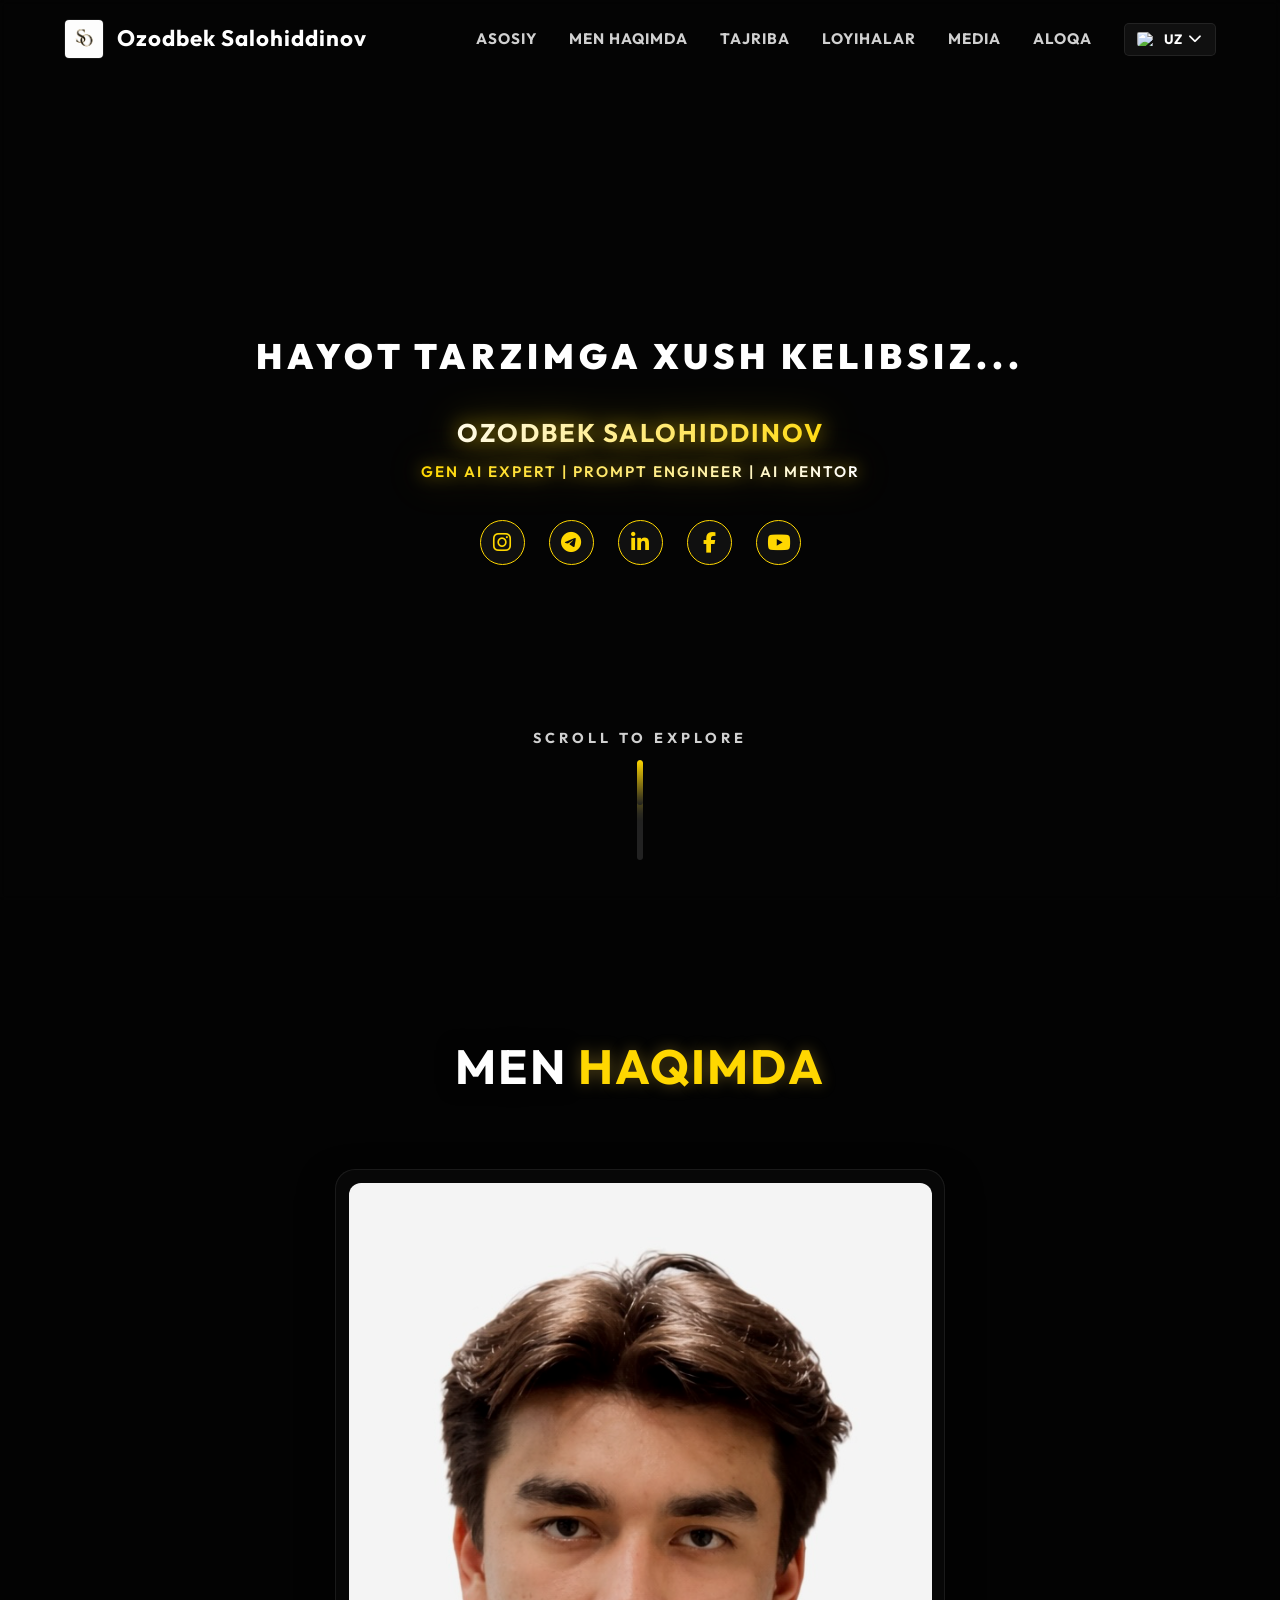
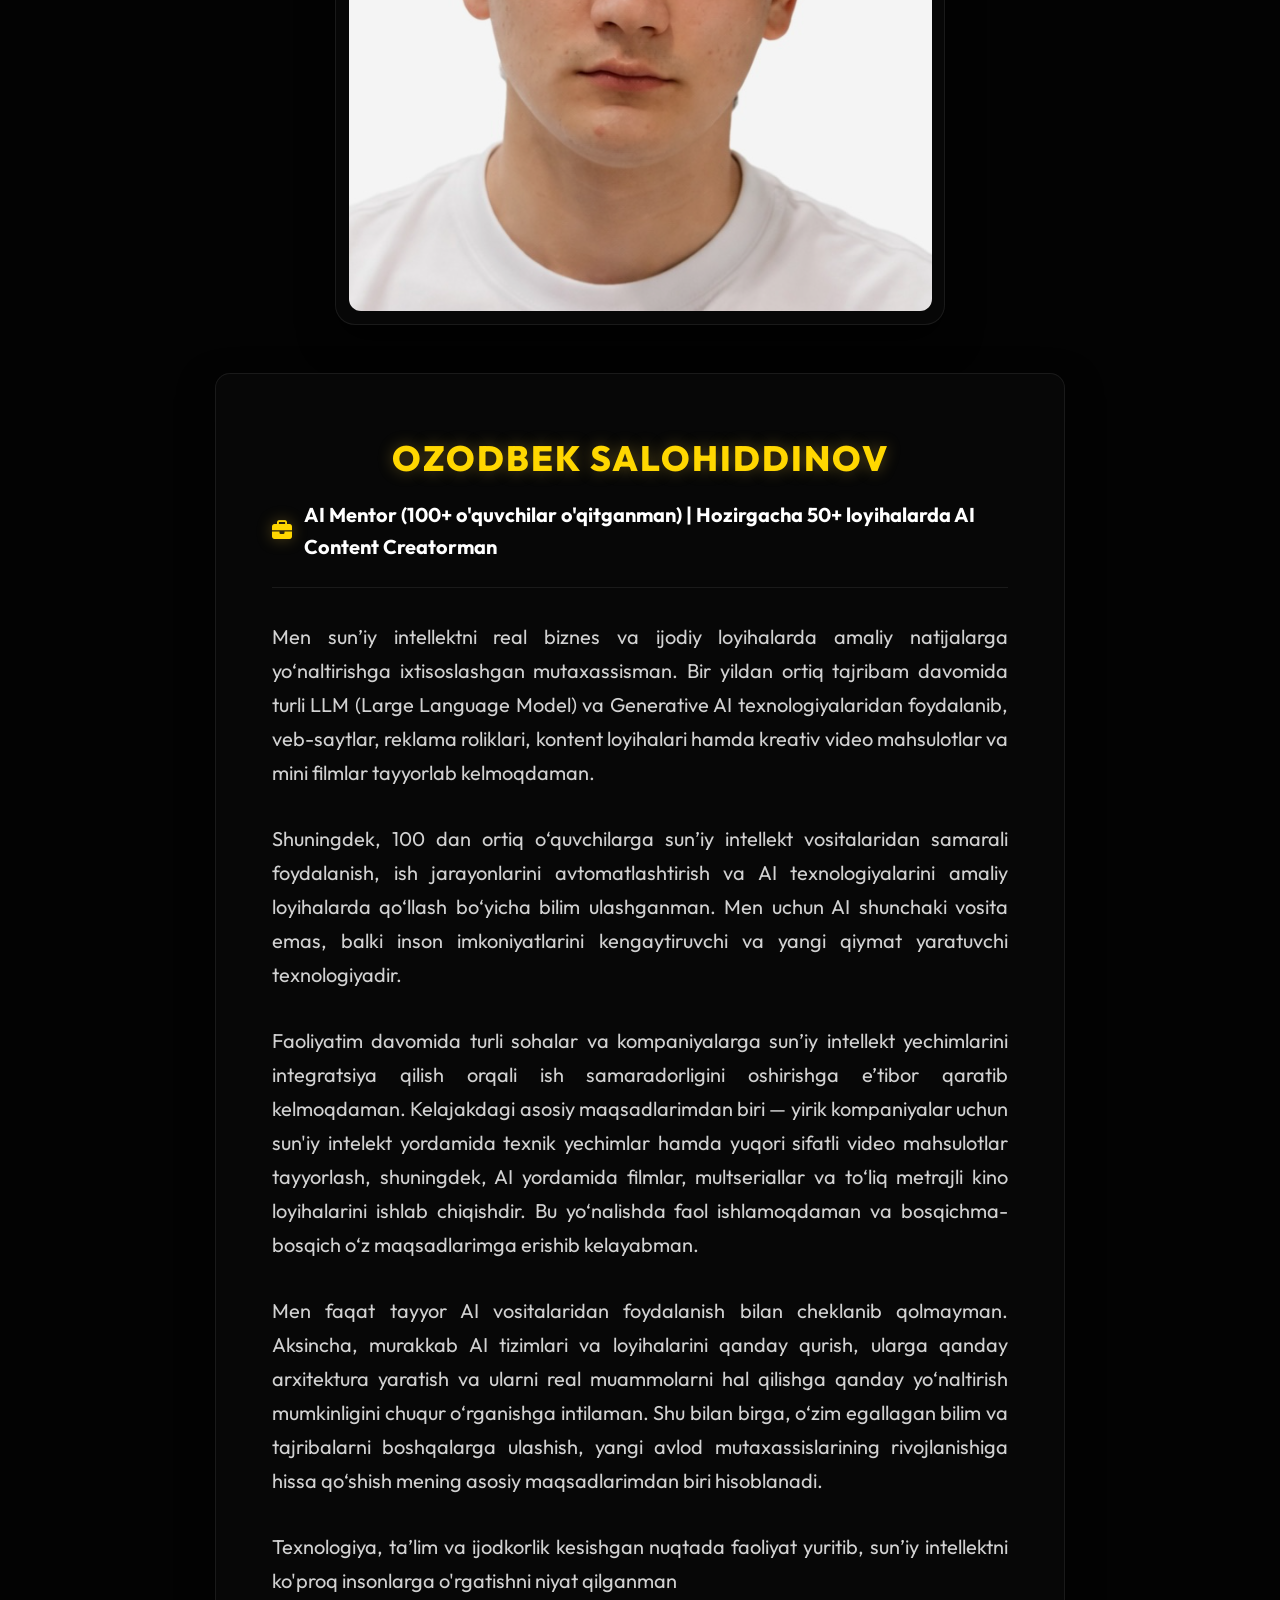
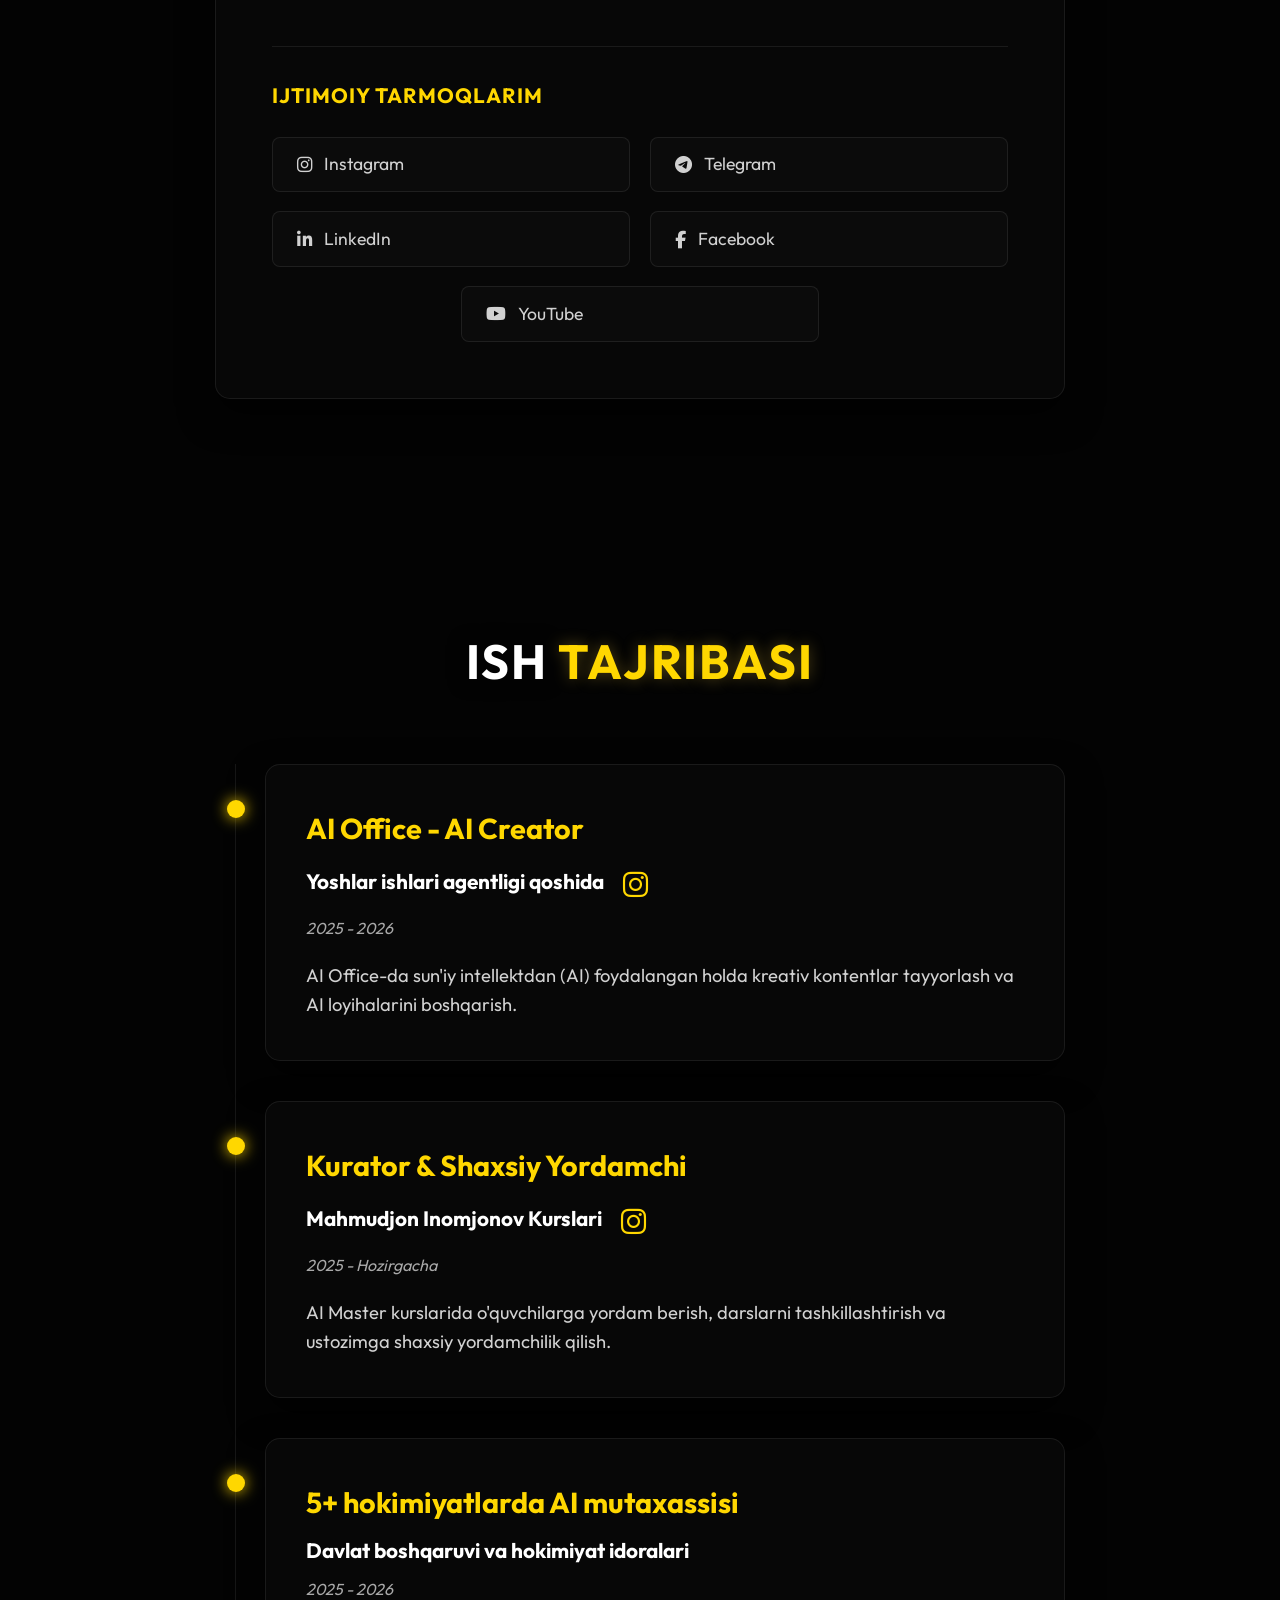
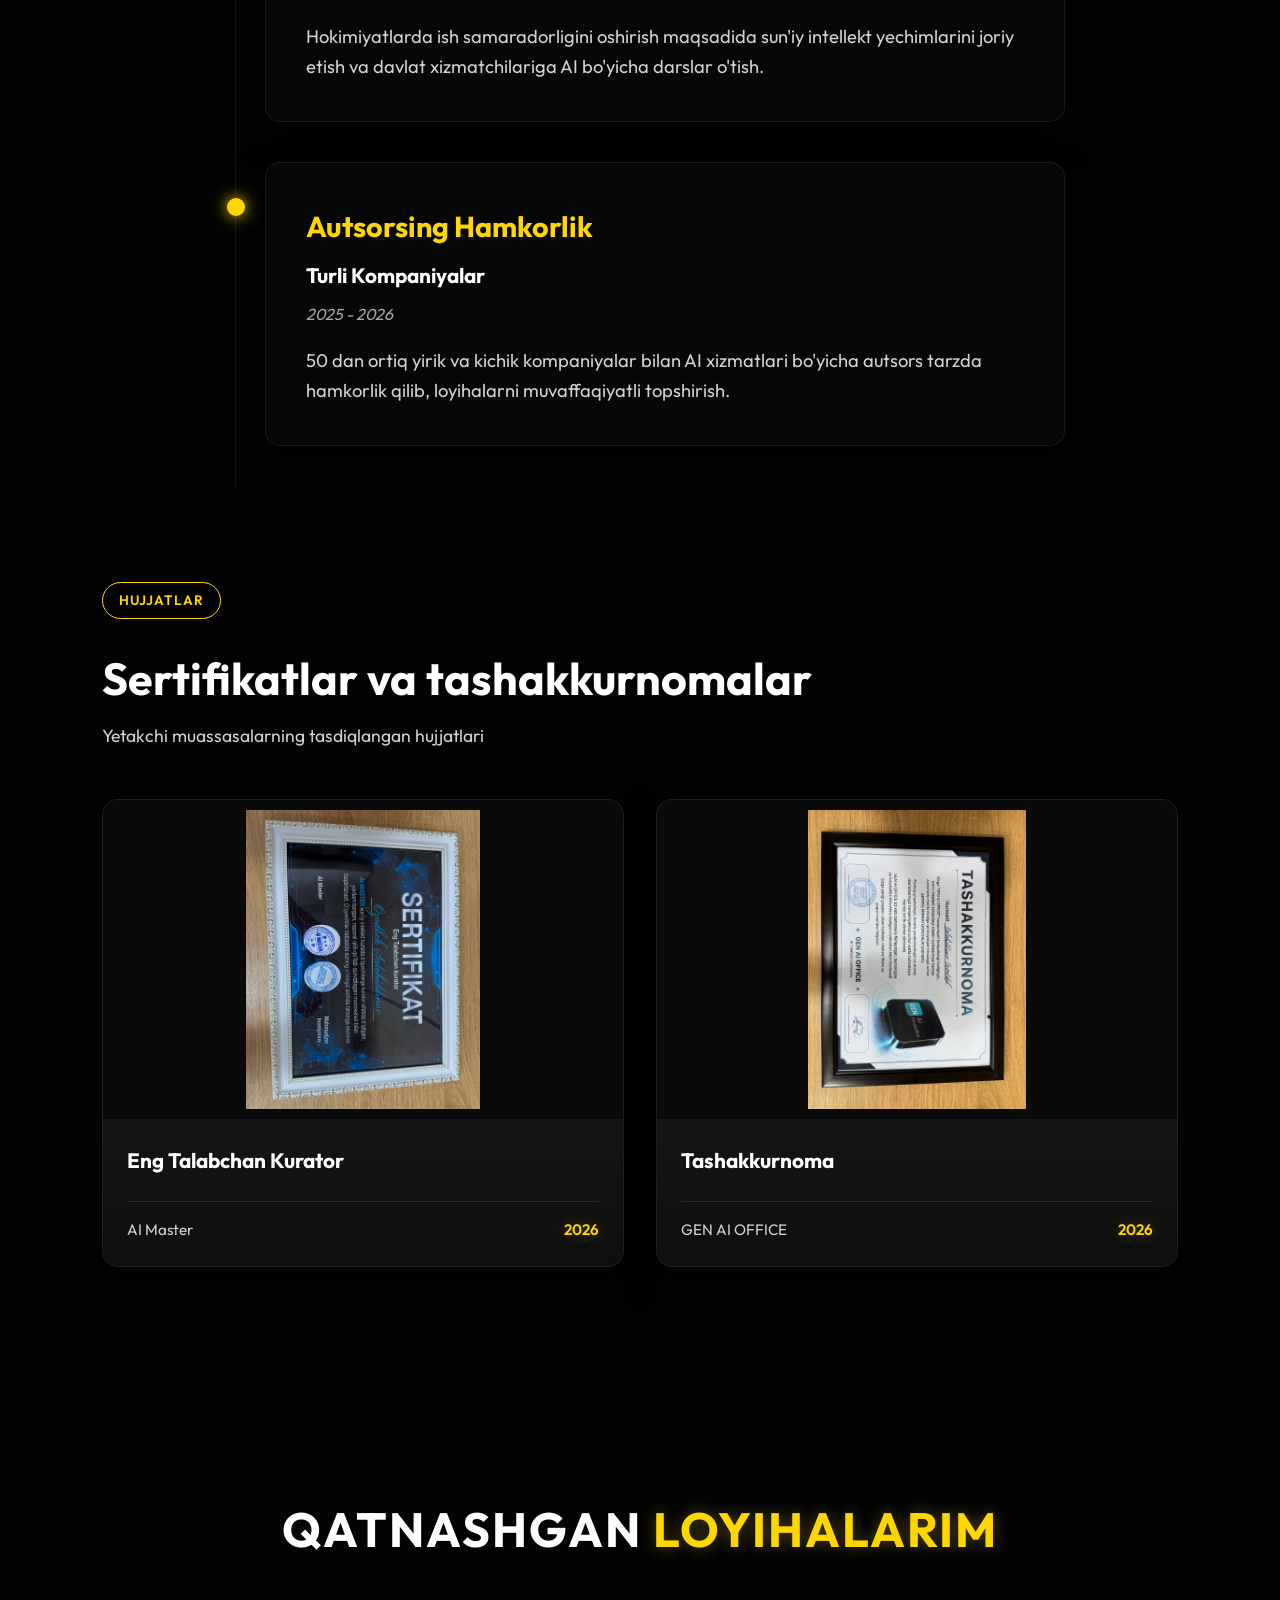
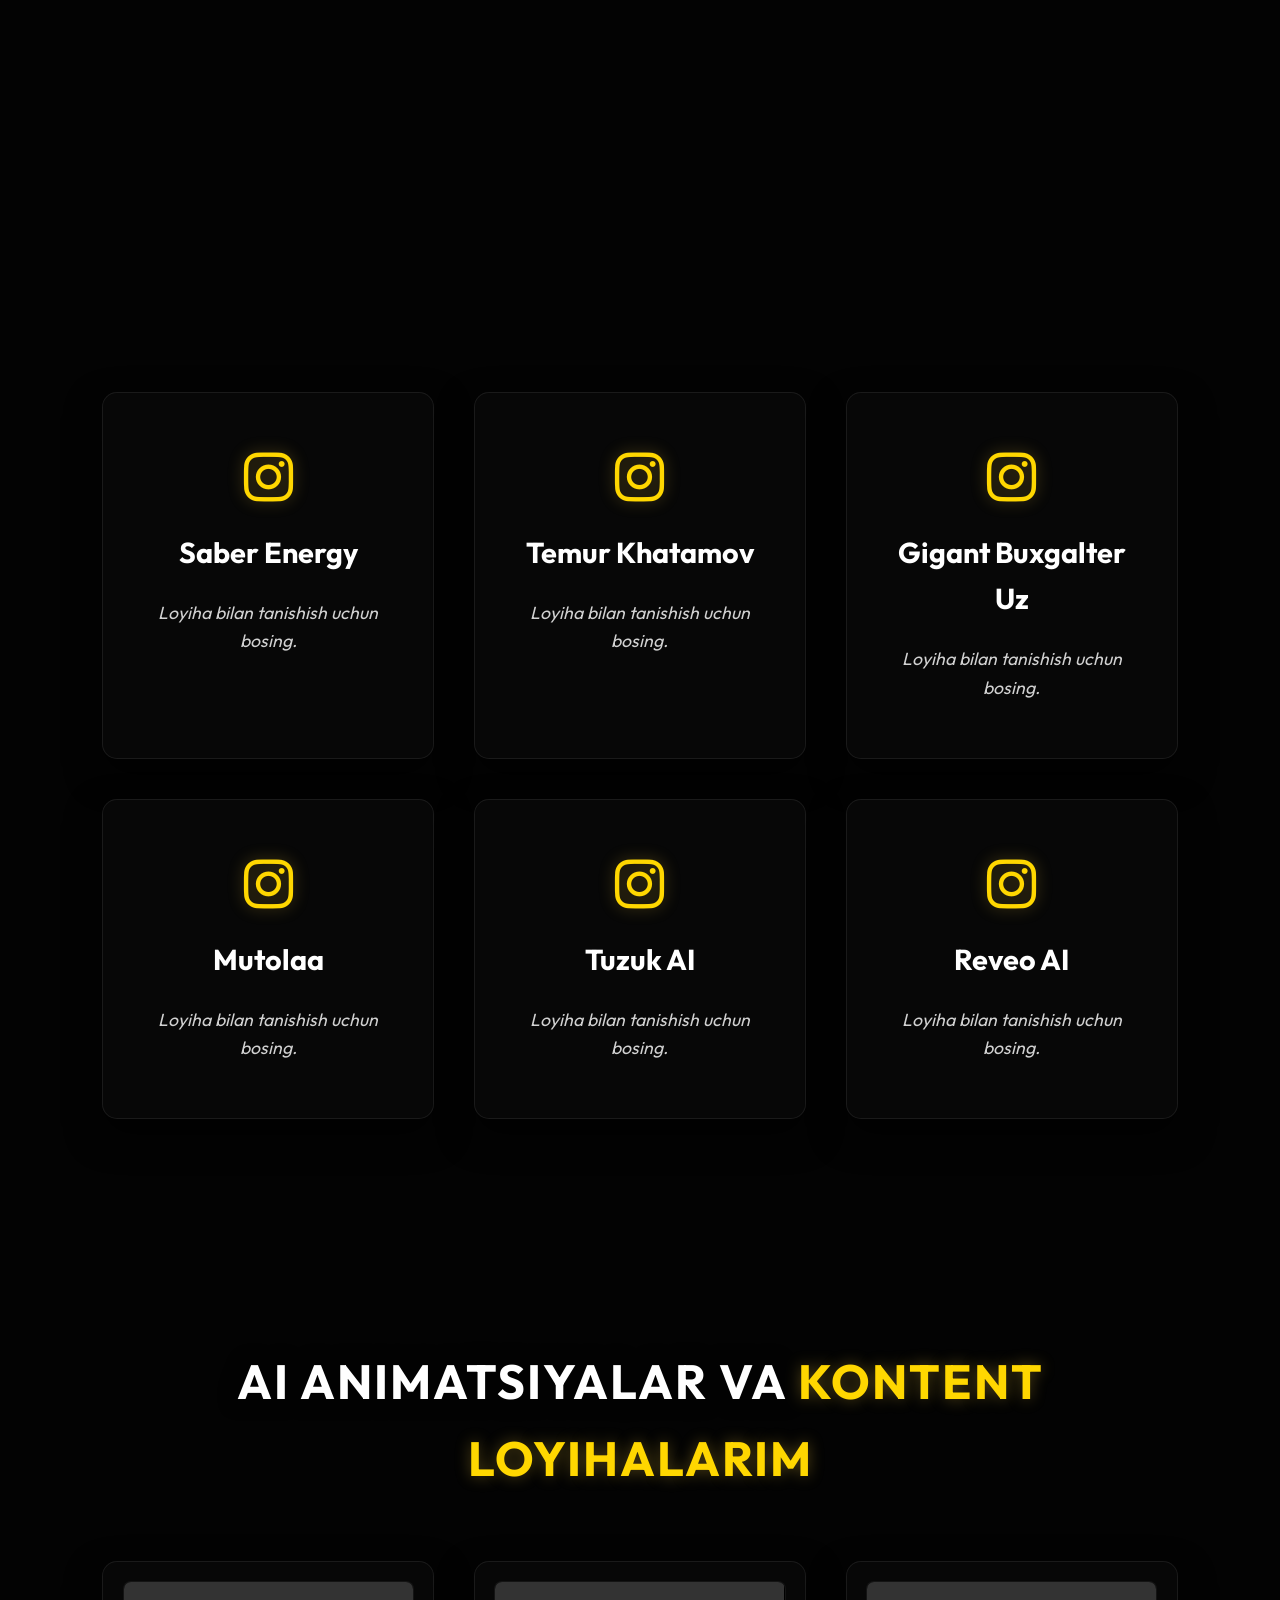
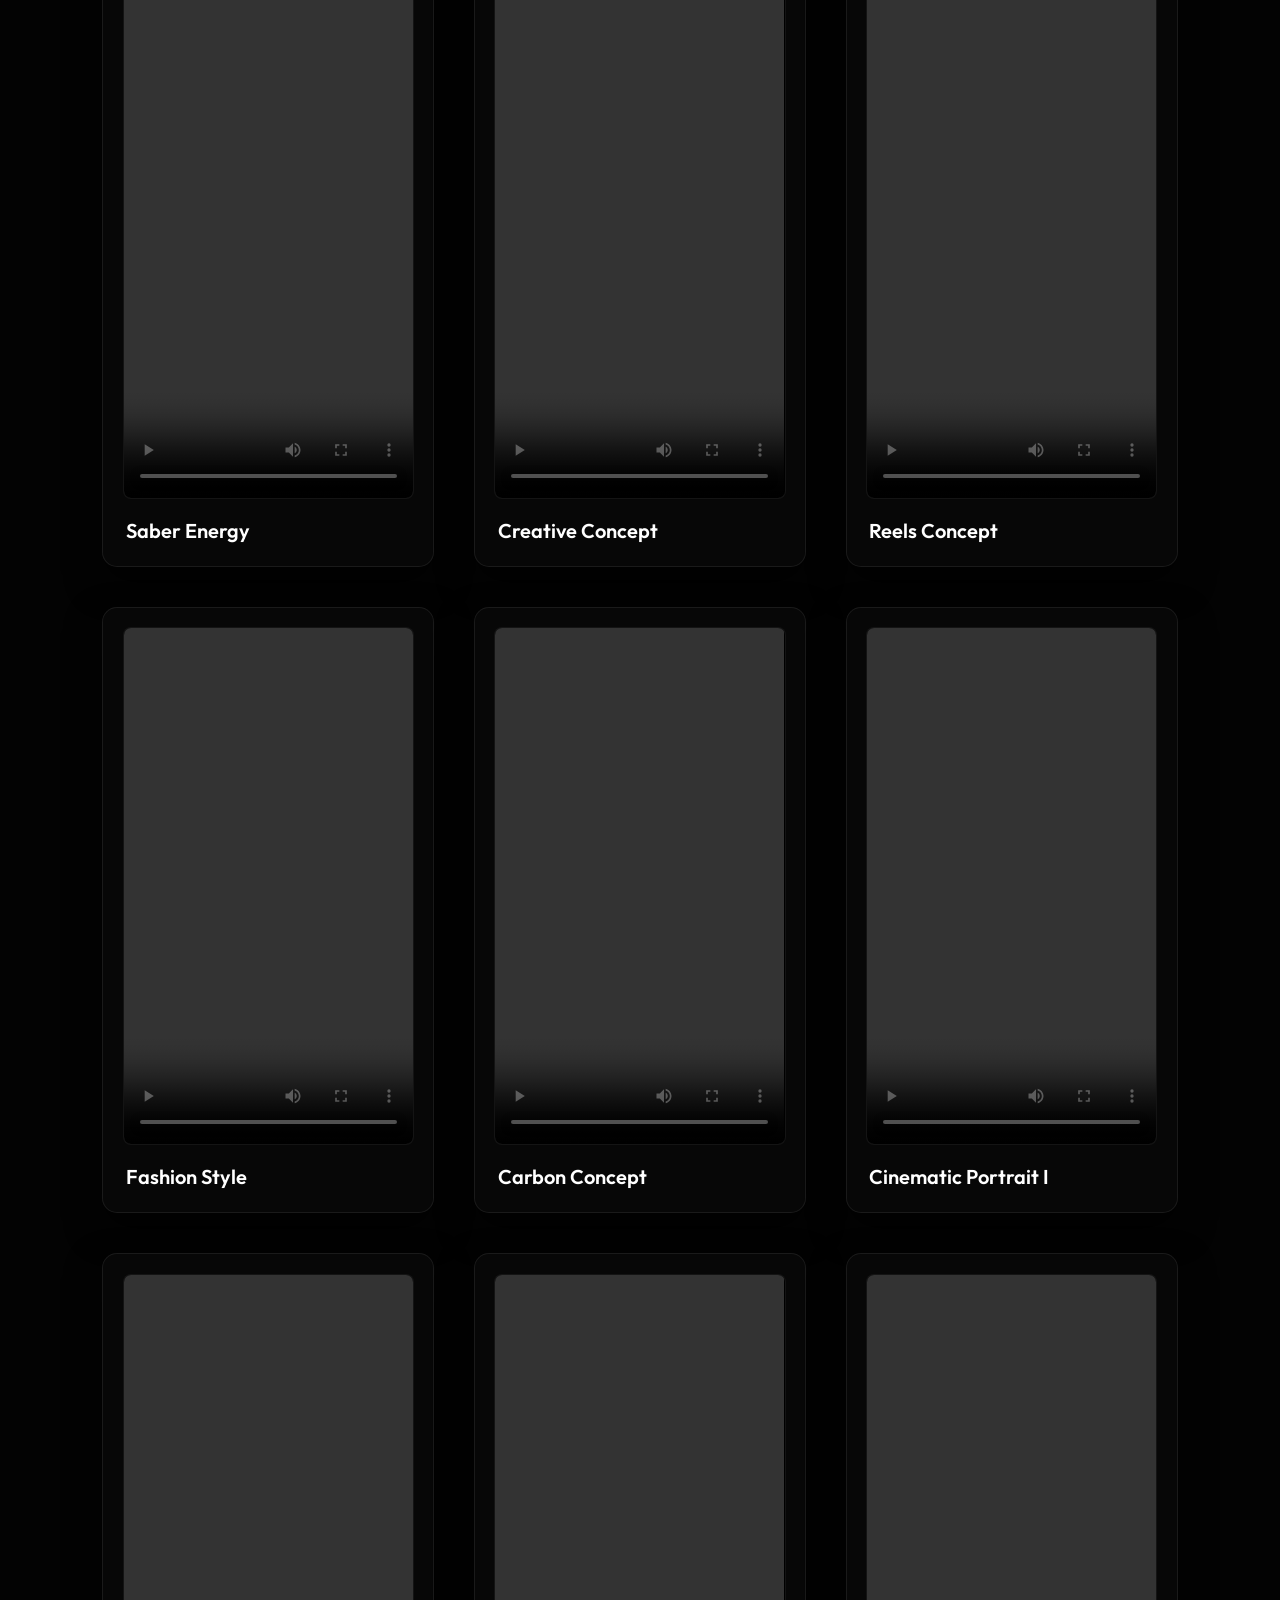
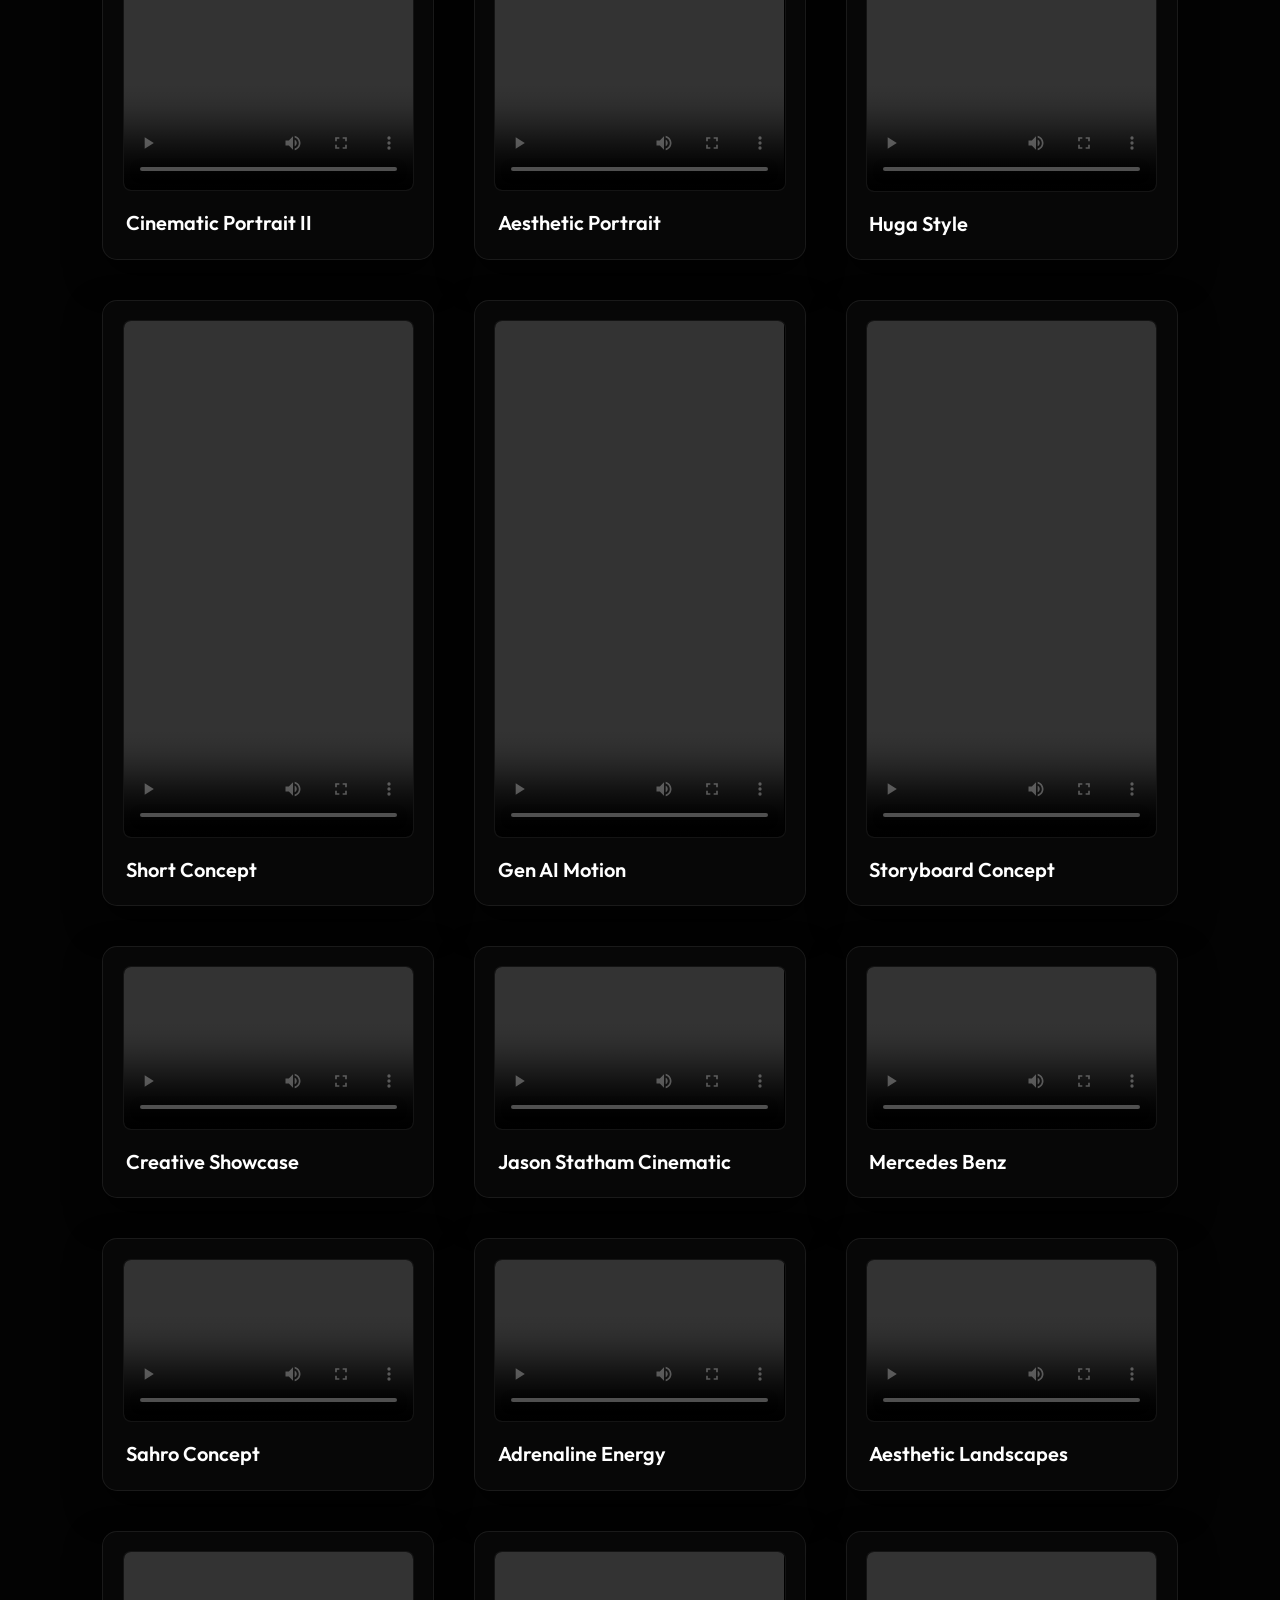
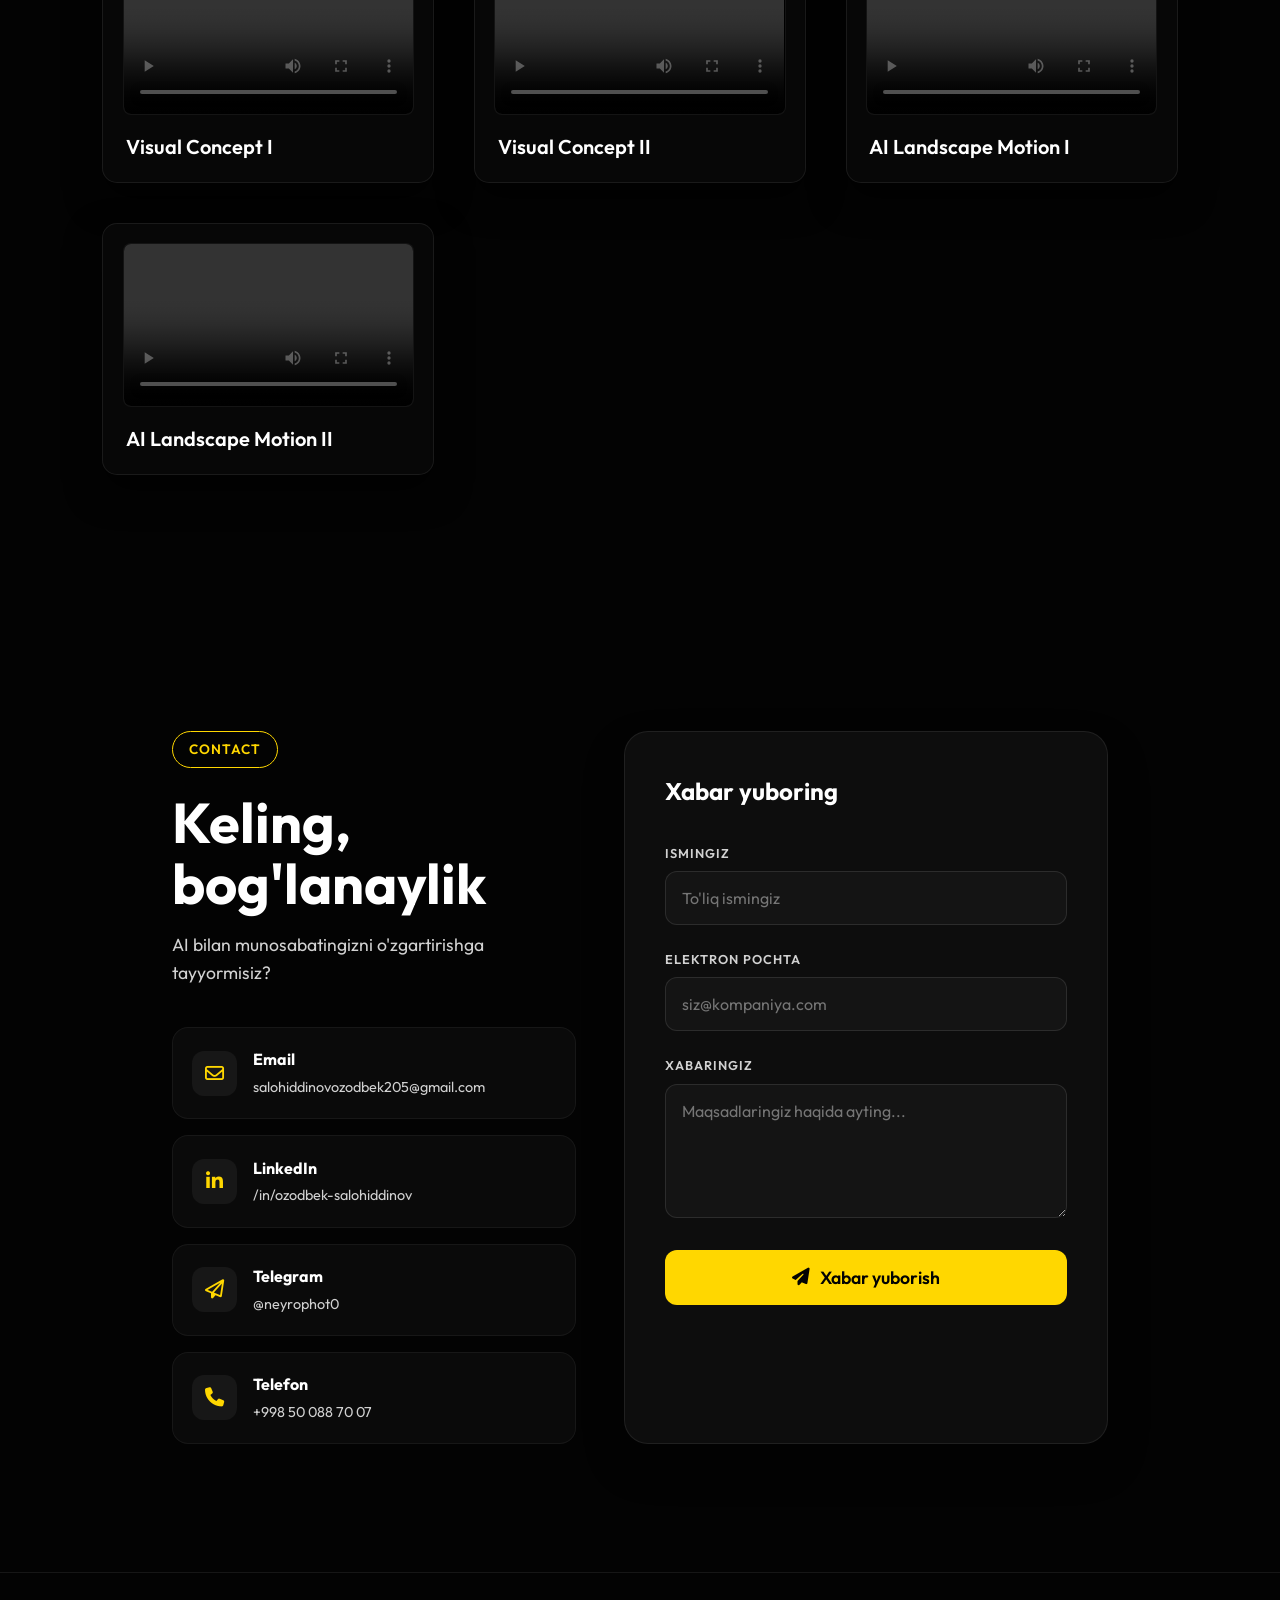
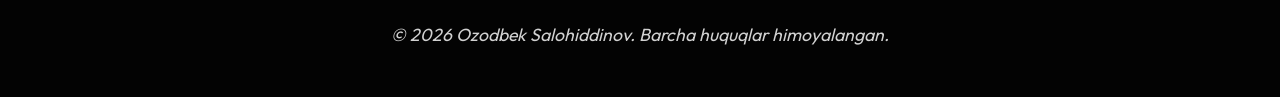
==== commit 503dd2a5: "Decrease water overlay opacity to 20% to make background video clearer" ====
--- a/index.html
+++ b/index.html
@@ -4,9 +4,9 @@
     <meta charset="UTF-8">
     <meta name="viewport" content="width=device-width, initial-scale=1.0">
     <title>Ozodbek Salohiddinov - Gen AI Expert & Prompt Engineer</title>
-    <link rel="stylesheet" href="style.css?v=6">
+    <link rel="stylesheet" href="style.css?v=7">
     <link rel="stylesheet" href="https://cdnjs.cloudflare.com/ajax/libs/font-awesome/6.4.0/css/all.min.css">
-    <script src="main.js?v=6" defer></script>
+    <script src="main.js?v=7" defer></script>
 </head>
 <body>
     <!-- Background interactive elements -->
--- a/style.css
+++ b/style.css
@@ -289,9 +289,9 @@
     left: 0;
     width: 100%;
     height: 100%;
-    background: rgba(10, 10, 10, 0.45);
-    backdrop-filter: blur(15px) saturate(120%);
-    -webkit-backdrop-filter: blur(15px) saturate(120%);
+    background: rgba(10, 10, 10, 0.2);
+    backdrop-filter: blur(4px) saturate(110%);
+    -webkit-backdrop-filter: blur(4px) saturate(110%);
     z-index: 1;
     clip-path: inset(0 0 100% 0);
     animation: pourDown 2s cubic-bezier(0.25, 1, 0.5, 1) forwards;
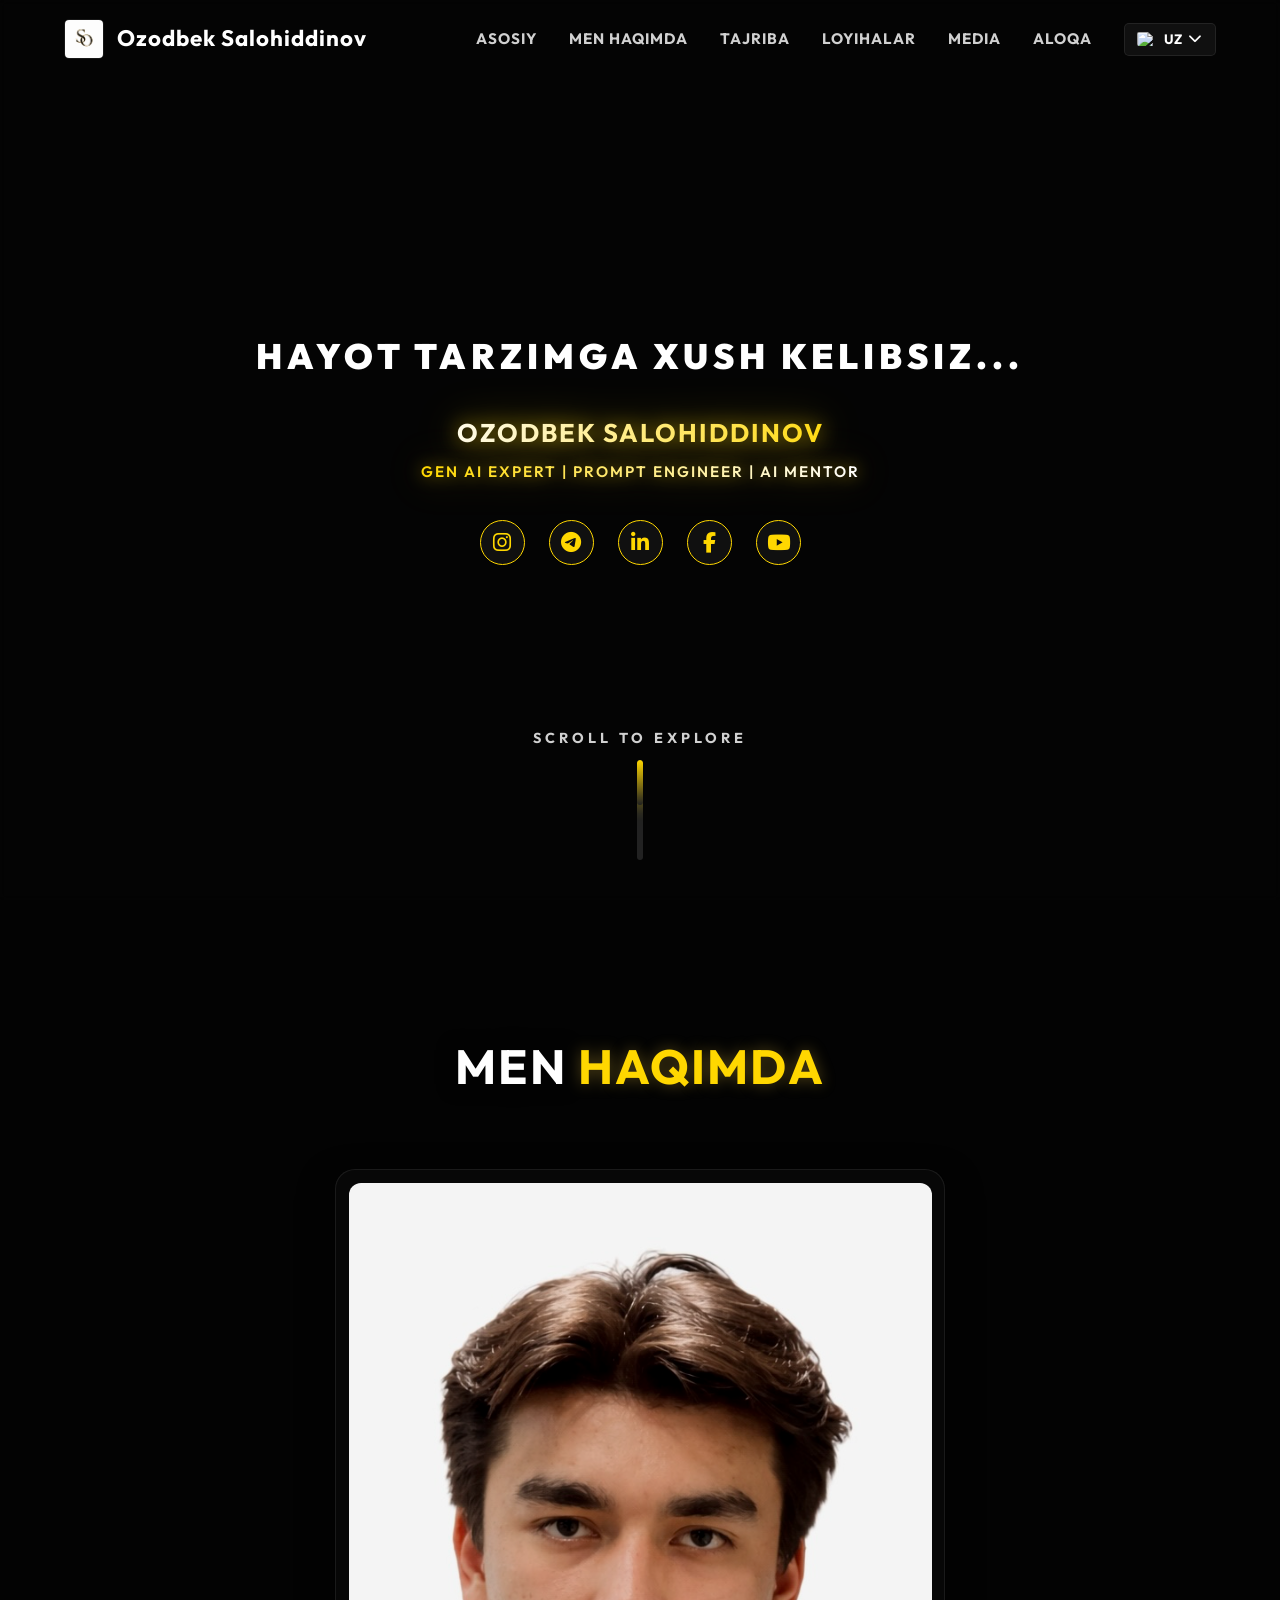
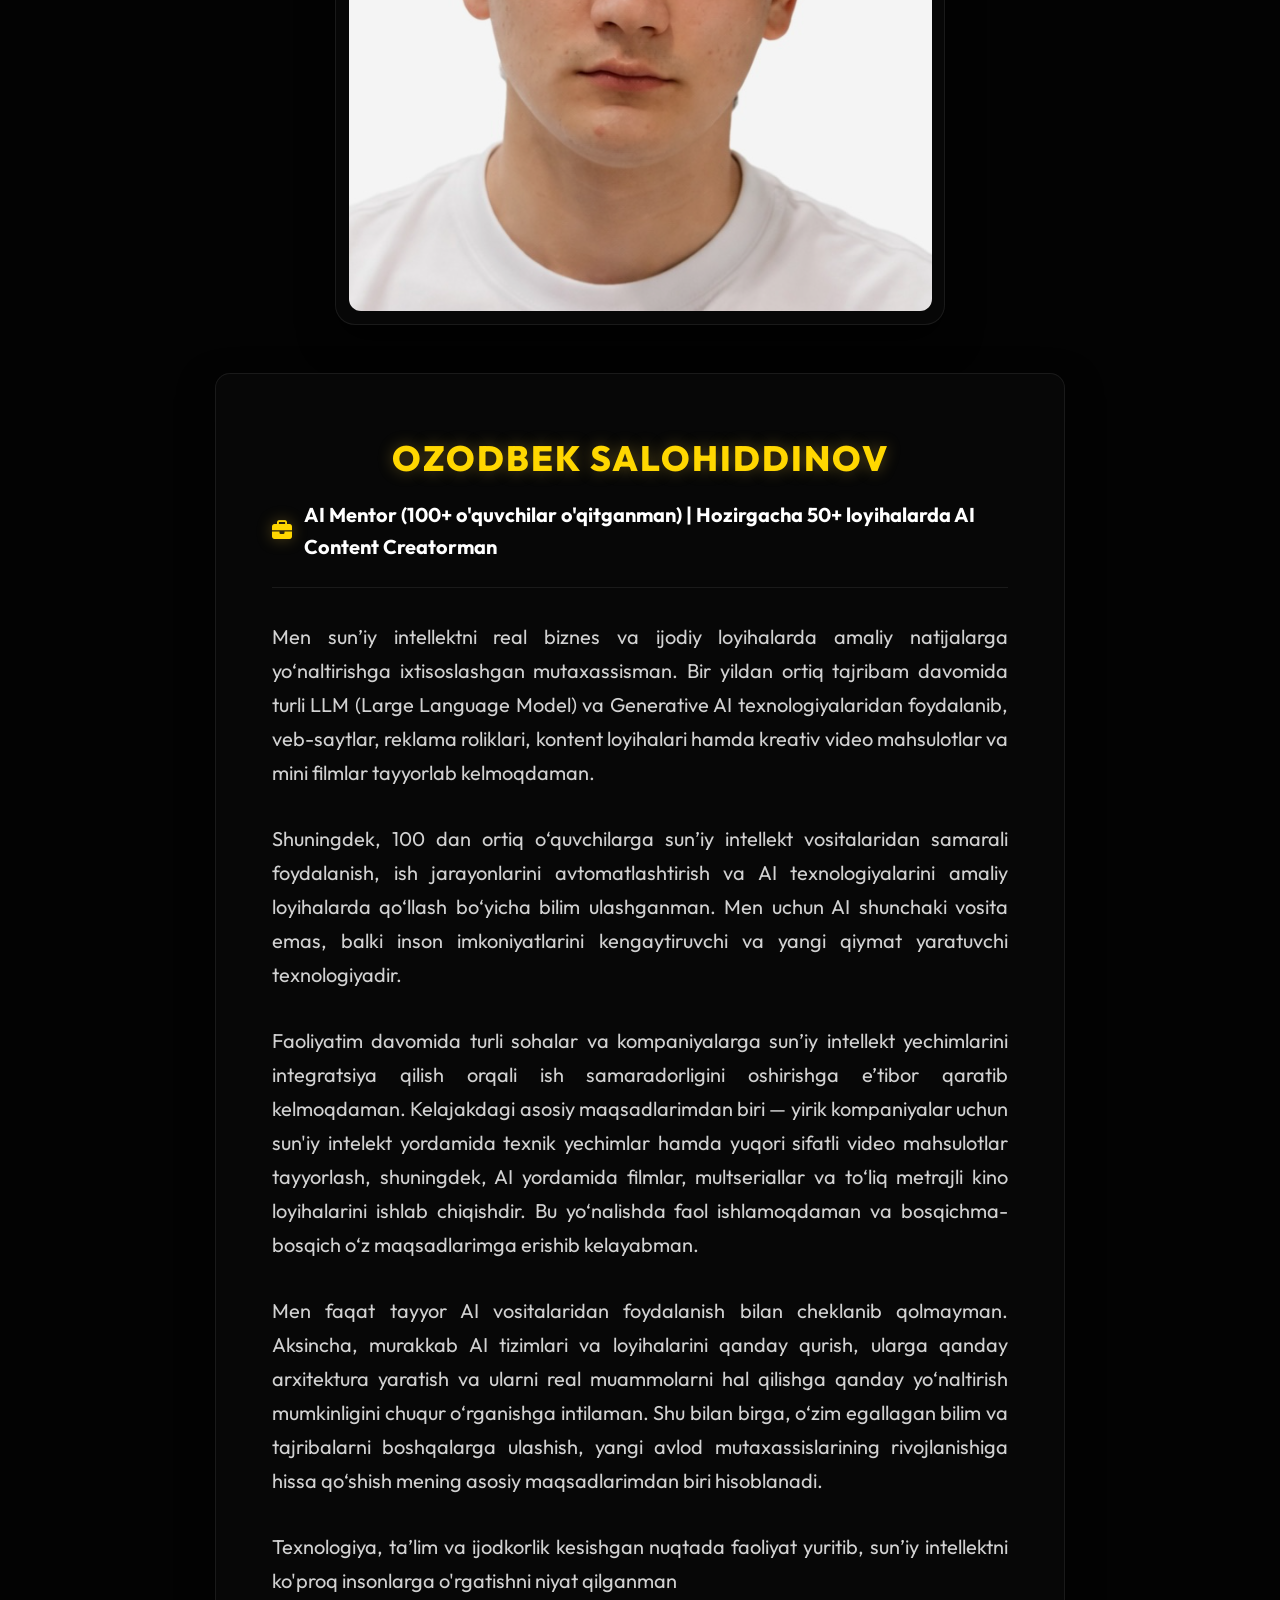
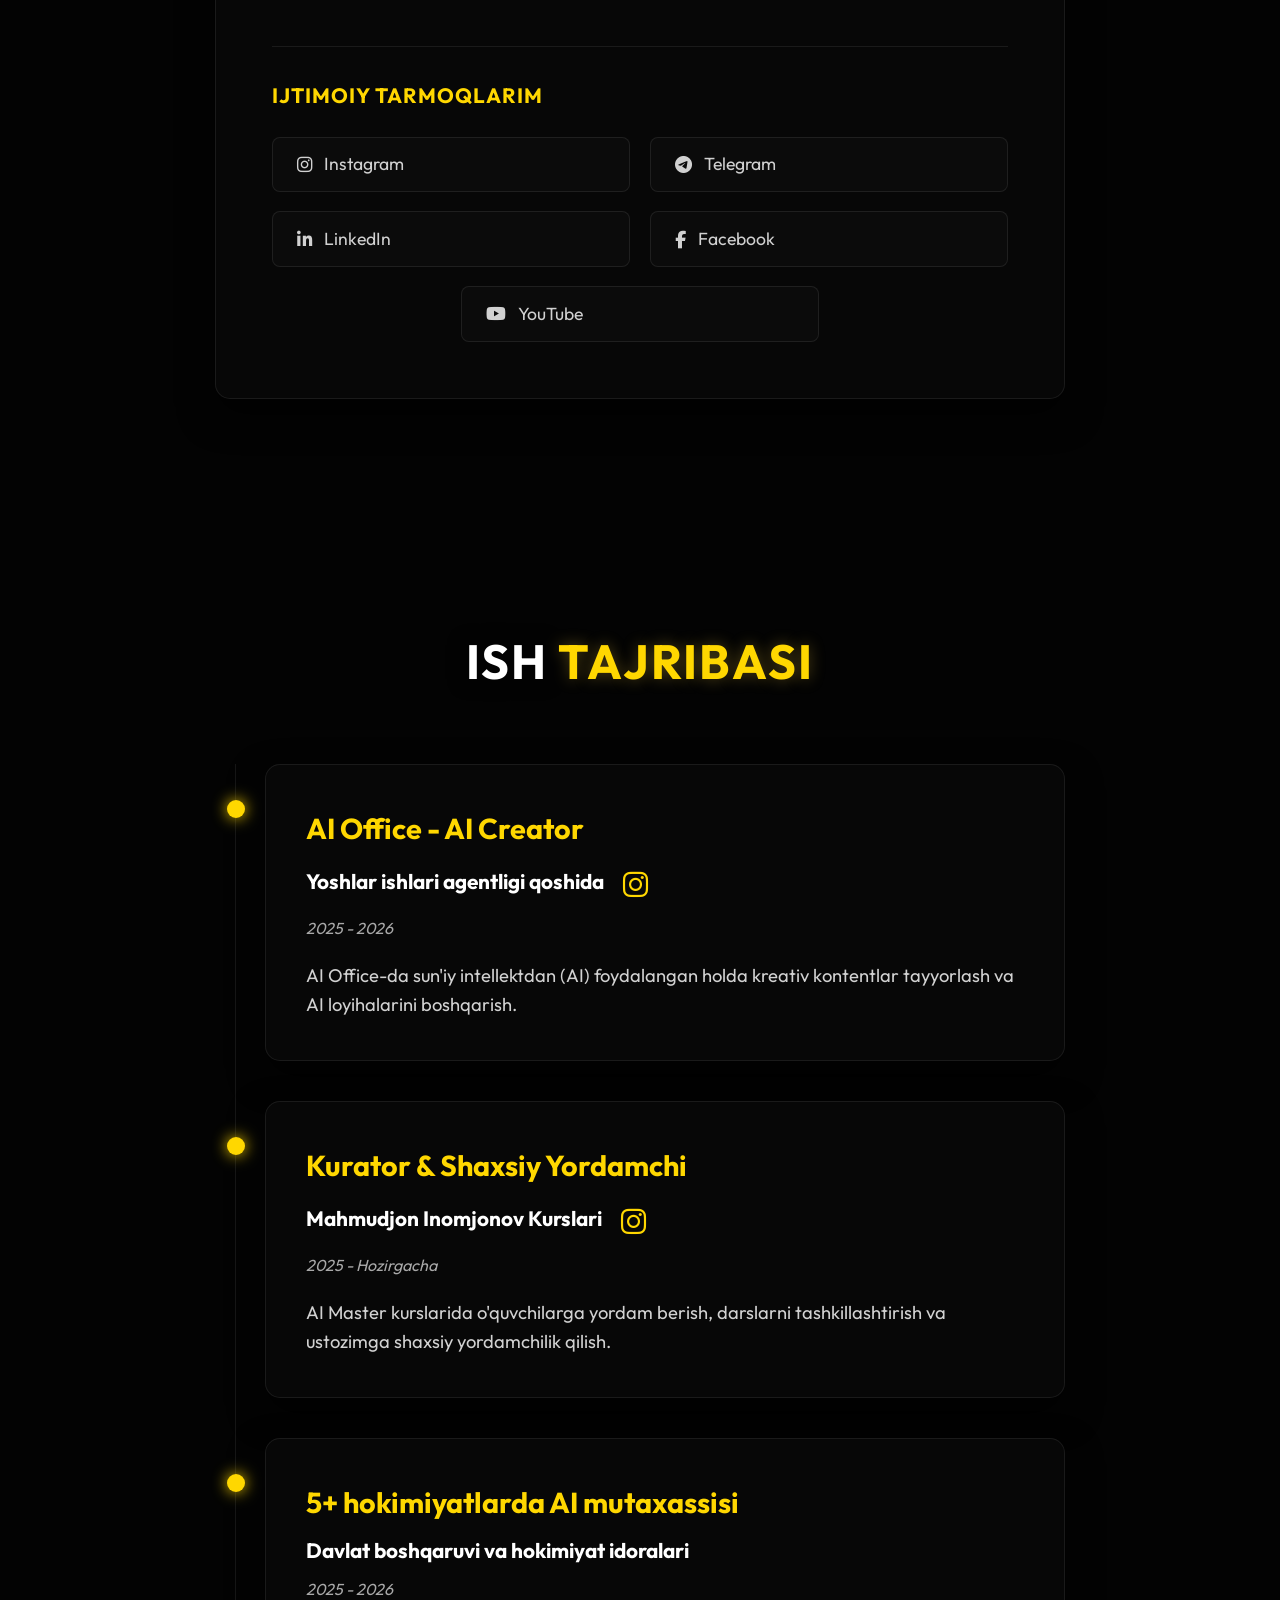
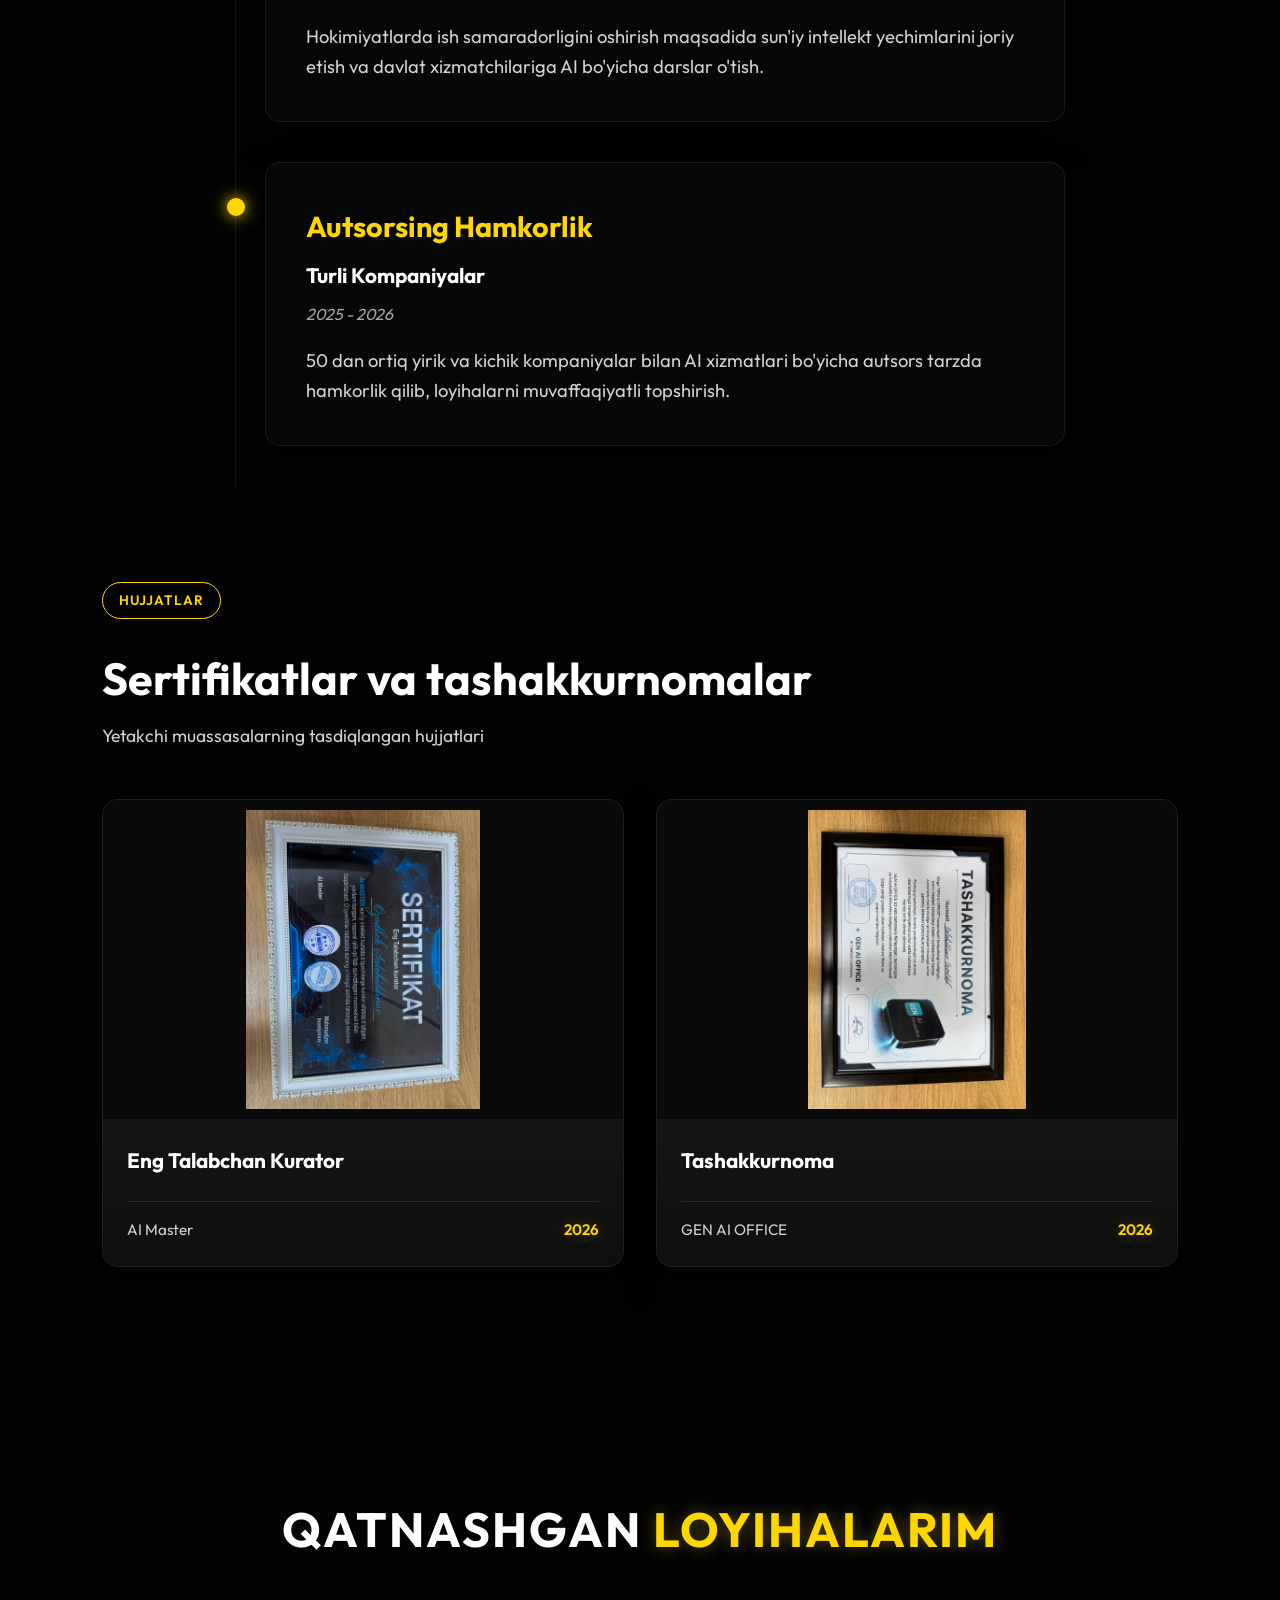
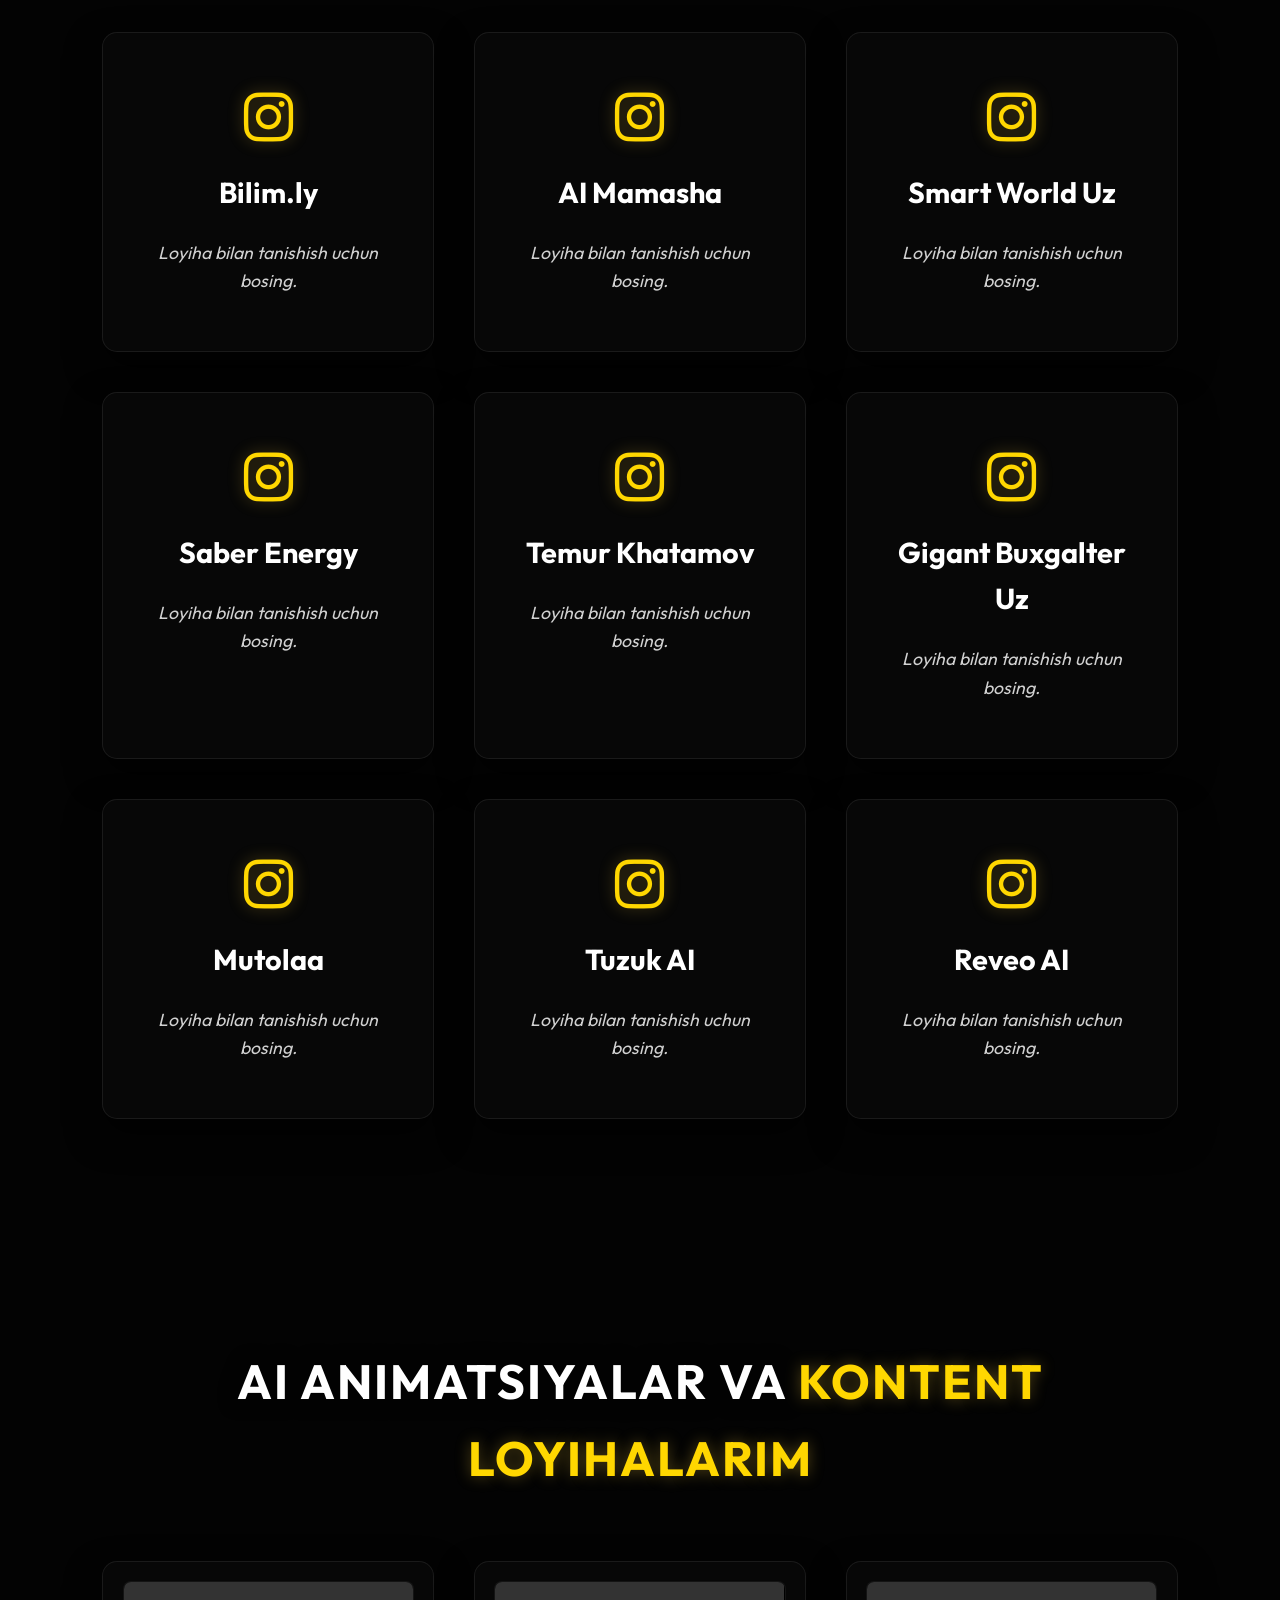
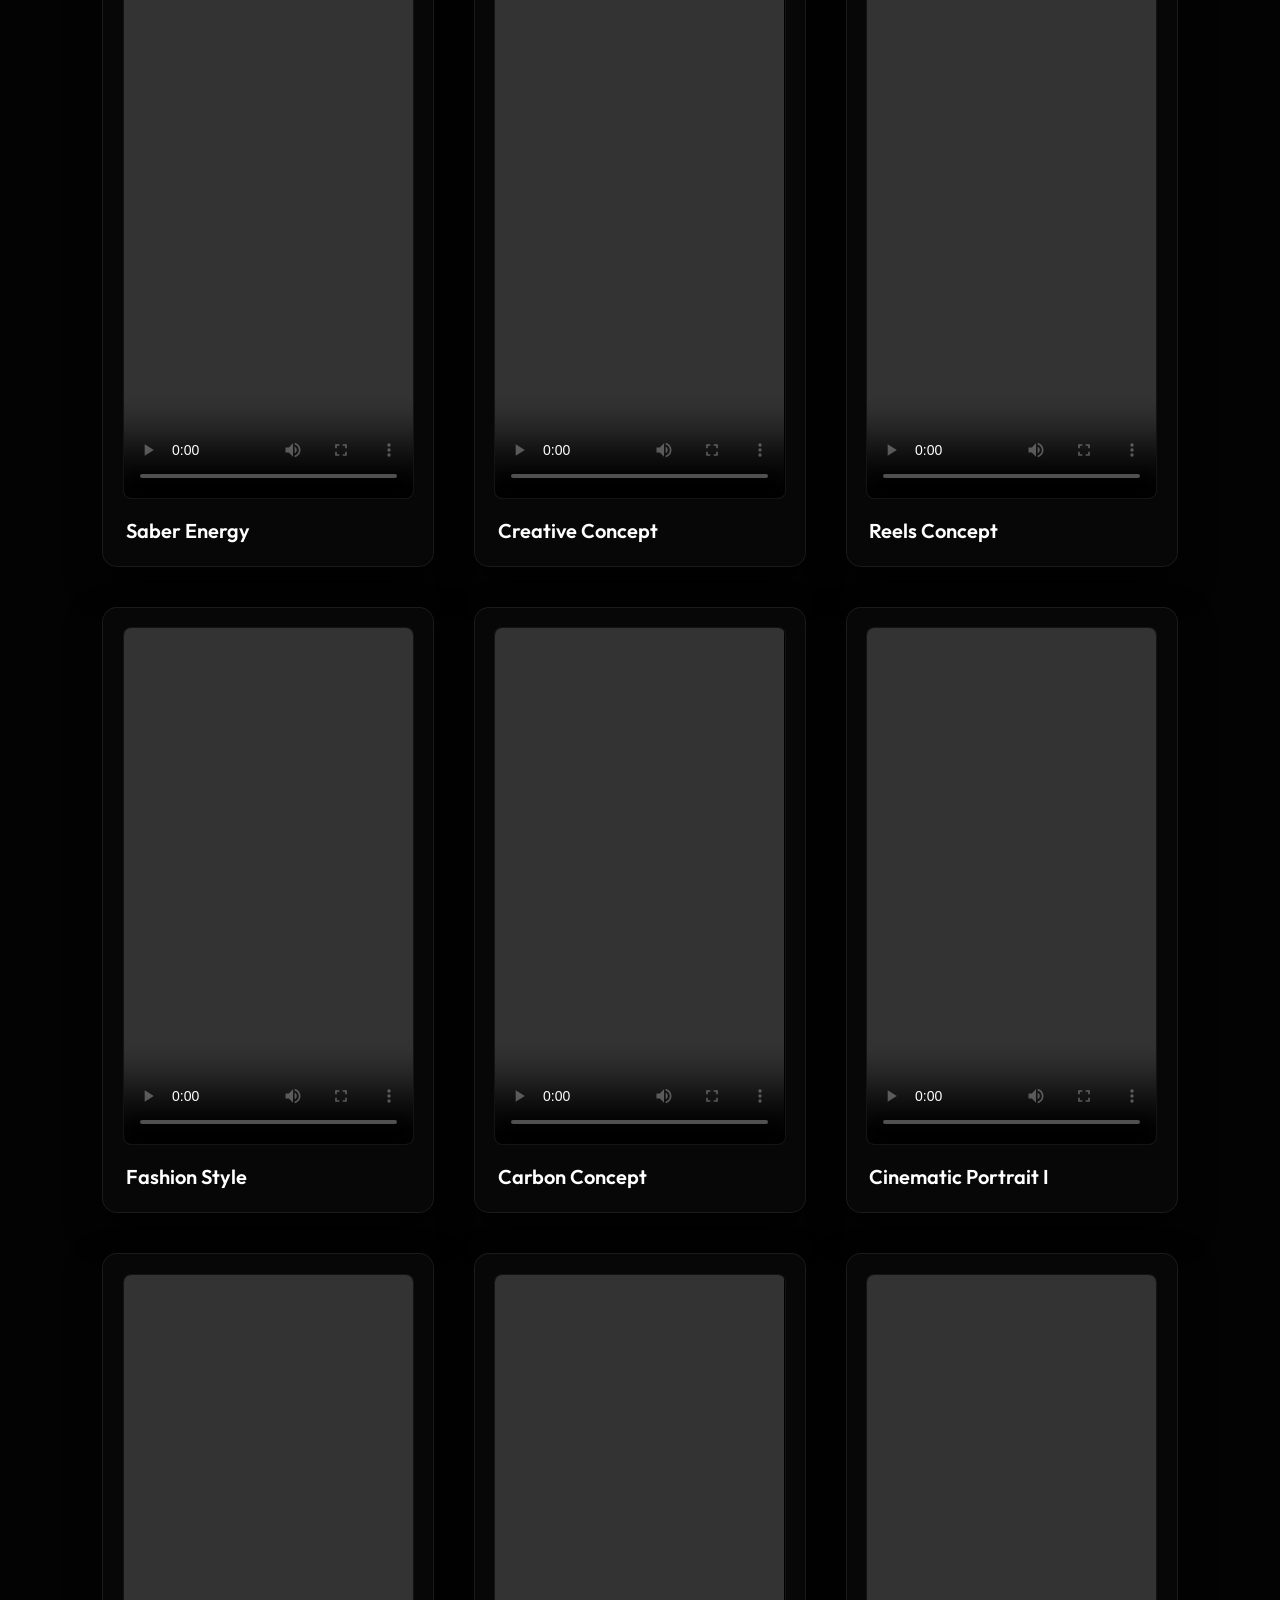
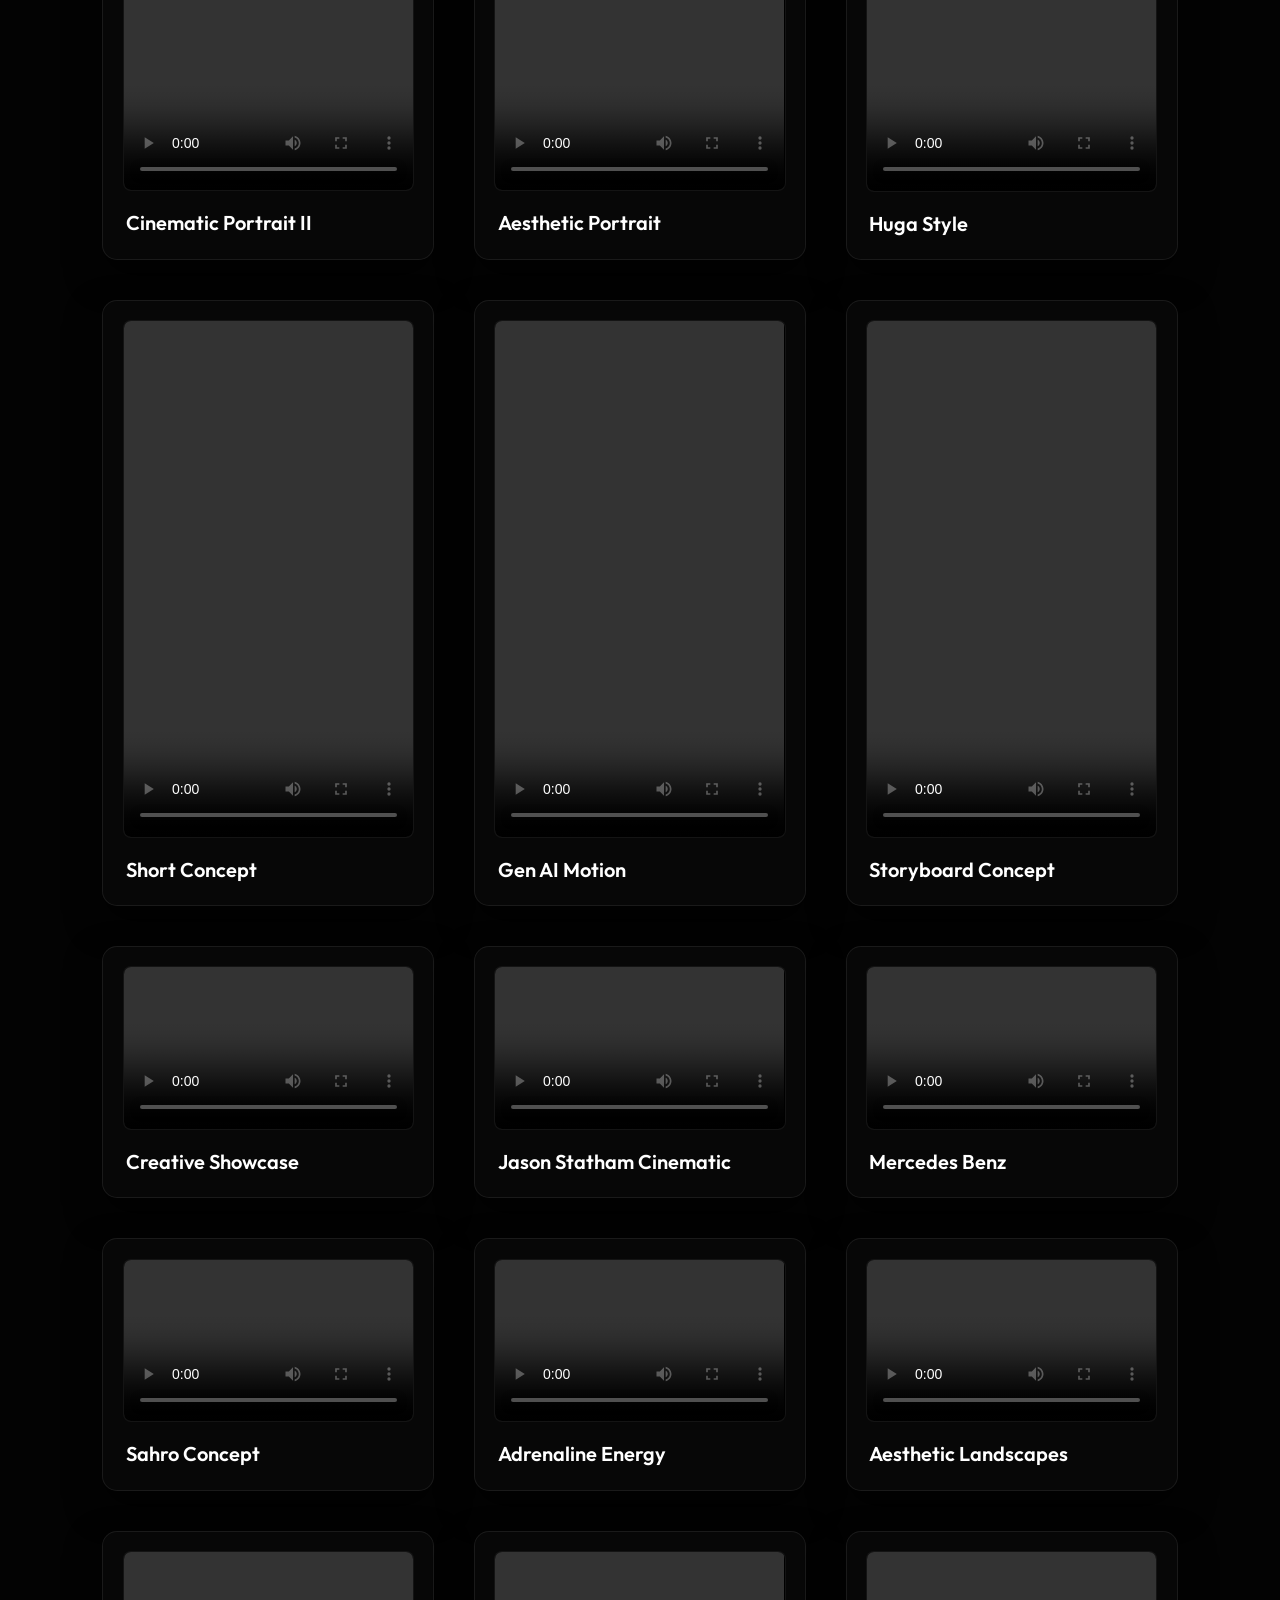
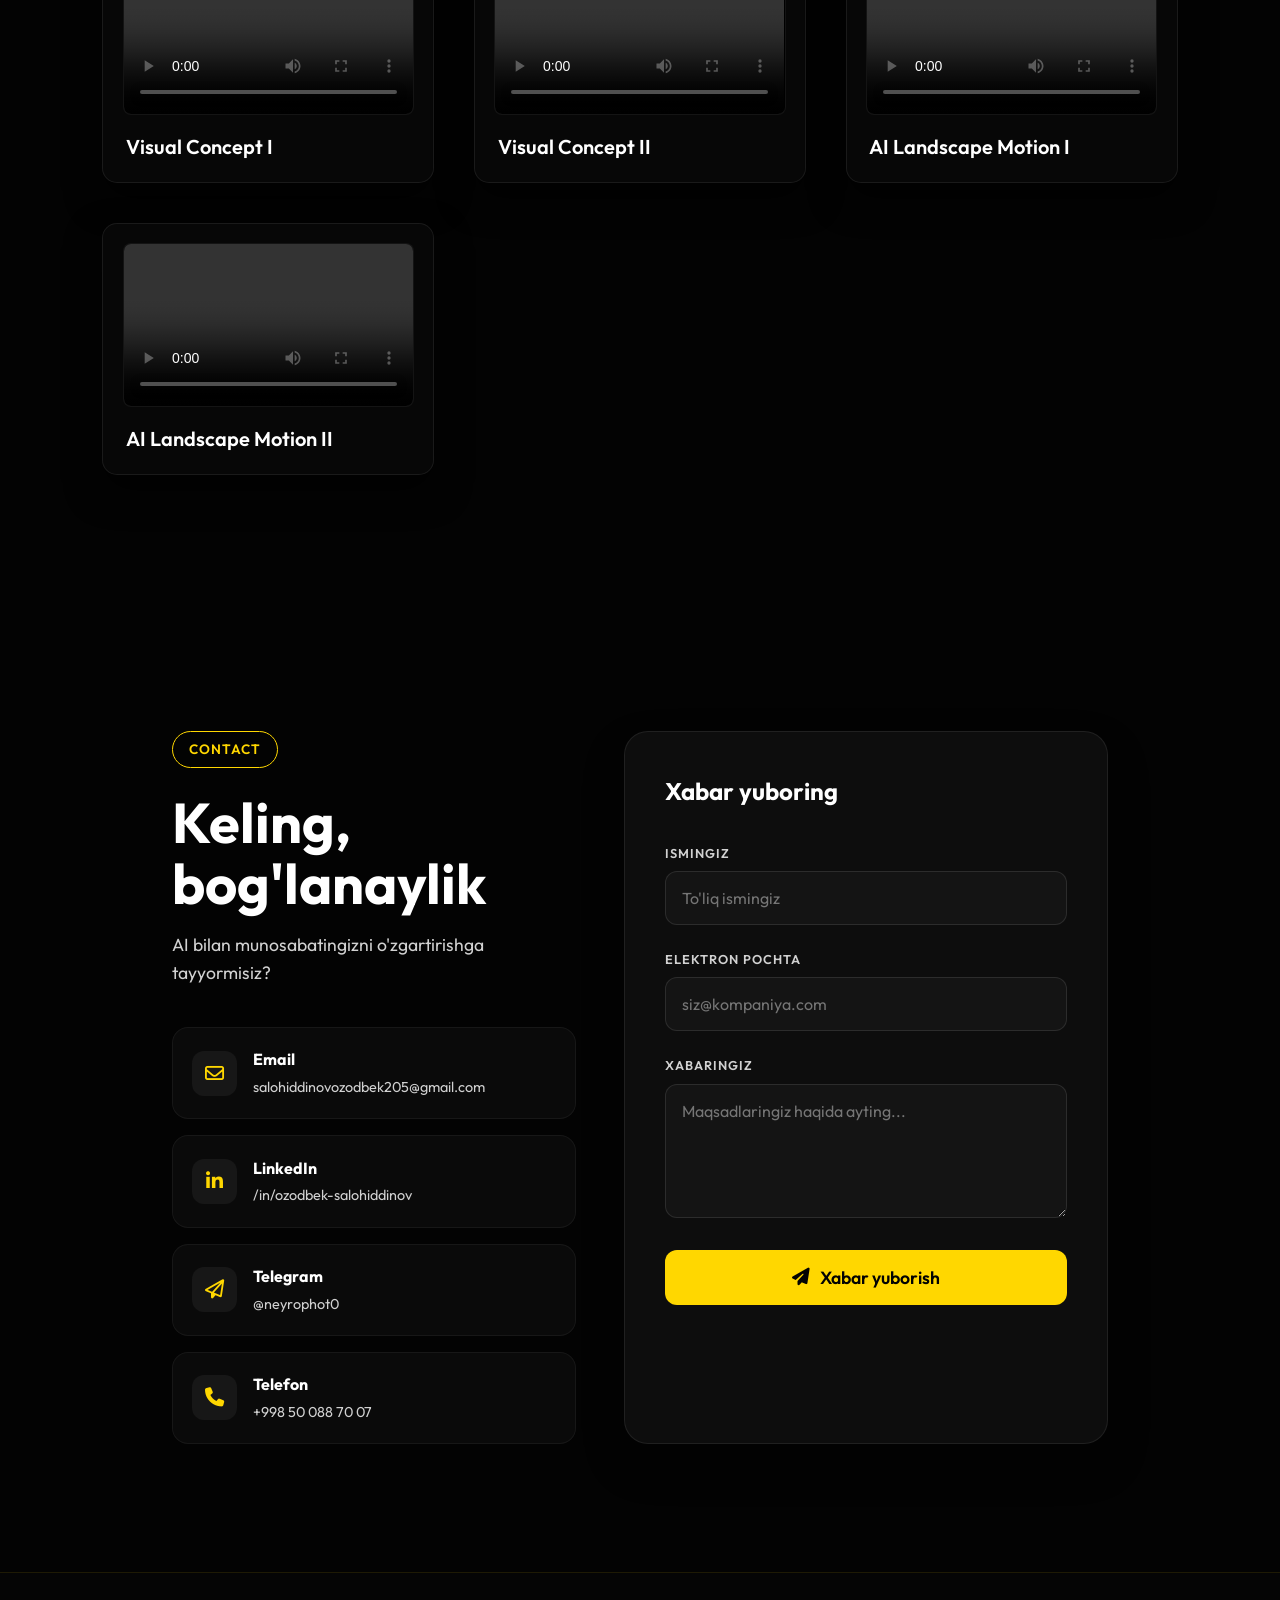
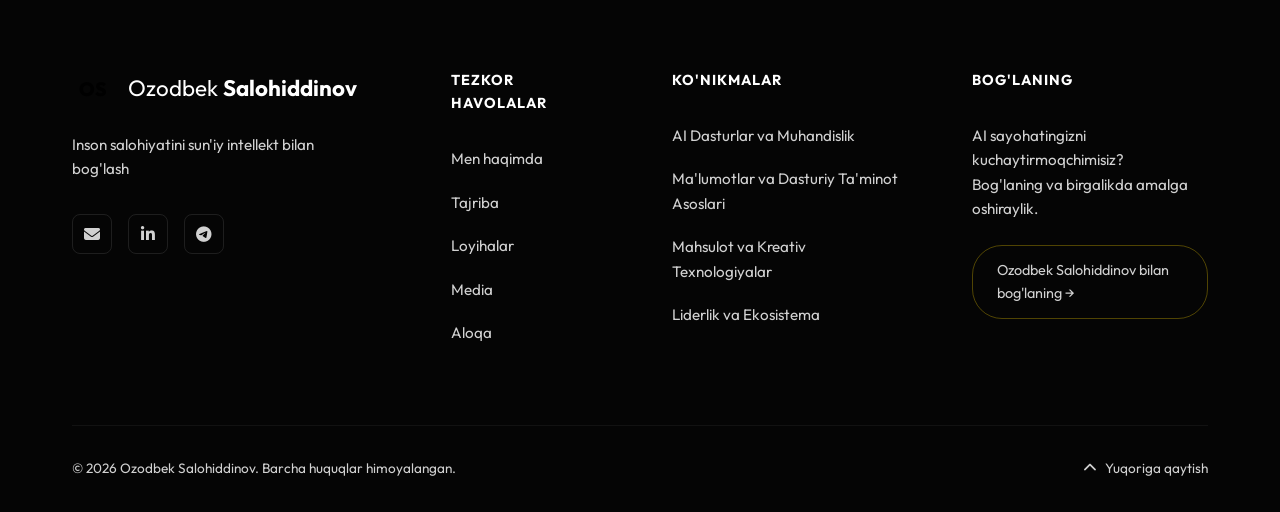
==== commit 69d46803: "Add comprehensive new modern footer with columns, quick links, skills, and contact section" ====
--- a/index.html
+++ b/index.html
@@ -4,9 +4,9 @@
     <meta charset="UTF-8">
     <meta name="viewport" content="width=device-width, initial-scale=1.0">
     <title>Ozodbek Salohiddinov - Gen AI Expert & Prompt Engineer</title>
-    <link rel="stylesheet" href="style.css?v=7">
+    <link rel="stylesheet" href="style.css?v=8">
     <link rel="stylesheet" href="https://cdnjs.cloudflare.com/ajax/libs/font-awesome/6.4.0/css/all.min.css">
-    <script src="main.js?v=7" defer></script>
+    <script src="main.js?v=8" defer></script>
 </head>
 <body>
     <!-- Background interactive elements -->
@@ -516,8 +516,61 @@
         </section>
     </main>
 
-    <footer>
-        <p data-i18n="footer-text">&copy; 2026 Ozodbek Salohiddinov. Barcha huquqlar himoyalangan.</p>
+    <footer class="main-footer">
+        <div class="footer-container">
+            <div class="footer-grid">
+                <!-- Column 1 -->
+                <div class="footer-col brand-col">
+                    <a href="#home" class="footer-logo">
+                        <div class="logo-box">OS</div>
+                        <span>Ozodbek <b>Salohiddinov</b></span>
+                    </a>
+                    <p class="footer-desc" data-i18n="footer-desc">Inson salohiyatini sun'iy intellekt bilan bog'lash</p>
+                    <div class="footer-socials">
+                        <a href="mailto:salohiddinovozodbek205@gmail.com"><i class="fa-solid fa-envelope"></i></a>
+                        <a href="https://www.linkedin.com/in/ozodbek-salohiddinov-67aa513b9"><i class="fa-brands fa-linkedin-in"></i></a>
+                        <a href="https://t.me/Salohiddinovblog_0"><i class="fa-brands fa-telegram"></i></a>
+                    </div>
+                </div>
+
+                <!-- Column 2 -->
+                <div class="footer-col links-col">
+                    <h4 data-i18n="footer-quick-links">TEZKOR HAVOLALAR</h4>
+                    <ul>
+                        <li><a href="#about" data-i18n="nav-about">Men haqimda</a></li>
+                        <li><a href="#experience" data-i18n="nav-experience">Tajriba</a></li>
+                        <li><a href="#projects" data-i18n="nav-projects">Loyihalar</a></li>
+                        <li><a href="#media" data-i18n="nav-media">Media</a></li>
+                        <li><a href="#contact" data-i18n="nav-contact">Aloqa</a></li>
+                    </ul>
+                </div>
+
+                <!-- Column 3 -->
+                <div class="footer-col skills-col">
+                    <h4 data-i18n="footer-skills">KO'NIKMALAR</h4>
+                    <ul>
+                        <li data-i18n="footer-skill-1">AI Dasturlar va Muhandislik</li>
+                        <li data-i18n="footer-skill-2">Ma'lumotlar va Dasturiy Ta'minot Asoslari</li>
+                        <li data-i18n="footer-skill-3">Mahsulot va Kreativ Texnologiyalar</li>
+                        <li data-i18n="footer-skill-4">Liderlik va Ekosistema</li>
+                    </ul>
+                </div>
+
+                <!-- Column 4 -->
+                <div class="footer-col contact-col">
+                    <h4 data-i18n="footer-contact-title">BOG'LANING</h4>
+                    <p data-i18n="footer-contact-text">AI sayohatingizni kuchaytirmoqchimisiz?<br>Bog'laning va birgalikda amalga oshiraylik.</p>
+                    <a href="#contact" class="footer-contact-btn">
+                        <span data-i18n="footer-contact-btn">Ozodbek Salohiddinov bilan bog'laning</span> &rarr;
+                    </a>
+                </div>
+            </div>
+
+            <div class="footer-bottom">
+                <p data-i18n="footer-text">&copy; 2026 Ozodbek Salohiddinov. Barcha huquqlar himoyalangan.</p>
+                <a href="#home" class="back-to-top"><i class="fa-solid fa-chevron-up"></i> <span data-i18n="footer-back-to-top">Yuqoriga qaytish</span></a>
+            </div>
+        </div>
     </footer>
 
     <script src="main.js"></script>
--- a/style.css
+++ b/style.css
@@ -1121,15 +1121,171 @@
 }
 
 /* Footer */
-footer {
-    text-align: center;
-    padding: 3rem;
-    border-top: 1px solid var(--glass-border);
-    color: var(--text-secondary);
-    font-size: 1.1rem;
-    font-style: italic;
+.main-footer {
+    background-color: #050505;
+    color: var(--text-secondary);
+    padding: 6rem 0 2rem 0;
+    border-top: 1px solid rgba(255, 215, 0, 0.1);
     position: relative;
     z-index: 10;
+}
+
+.footer-container {
+    max-width: 1200px;
+    margin: 0 auto;
+    padding: 0 2rem;
+}
+
+.footer-grid {
+    display: grid;
+    grid-template-columns: 2fr 1fr 1.5fr 1.5fr;
+    gap: 4rem;
+    margin-bottom: 5rem;
+}
+
+.footer-logo {
+    display: flex;
+    align-items: center;
+    gap: 1rem;
+    color: var(--text-primary);
+    text-decoration: none;
+    font-size: 1.4rem;
+    margin-bottom: 1.5rem;
+}
+
+.logo-box {
+    background-color: var(--gold-primary);
+    color: #000;
+    width: 40px;
+    height: 40px;
+    display: flex;
+    align-items: center;
+    justify-content: center;
+    font-weight: 800;
+    border-radius: 8px;
+    font-size: 1.2rem;
+}
+
+.footer-desc {
+    font-size: 0.95rem;
+    line-height: 1.6;
+    margin-bottom: 2rem;
+    max-width: 80%;
+}
+
+.footer-socials {
+    display: flex;
+    gap: 1rem;
+}
+
+.footer-socials a {
+    width: 40px;
+    height: 40px;
+    border: 1px solid rgba(255, 255, 255, 0.1);
+    border-radius: 8px;
+    display: flex;
+    align-items: center;
+    justify-content: center;
+    color: var(--text-secondary);
+    text-decoration: none;
+    transition: all 0.3s ease;
+}
+
+.footer-socials a:hover {
+    border-color: var(--gold-primary);
+    color: var(--gold-primary);
+    background: rgba(255, 215, 0, 0.05);
+}
+
+.footer-col h4 {
+    color: var(--text-primary);
+    font-size: 0.9rem;
+    font-weight: 700;
+    letter-spacing: 1px;
+    margin-bottom: 2rem;
+    text-transform: uppercase;
+}
+
+.footer-col ul {
+    list-style: none;
+    padding: 0;
+    margin: 0;
+    display: flex;
+    flex-direction: column;
+    gap: 1.2rem;
+}
+
+.footer-col ul li, .footer-col ul a {
+    color: var(--text-secondary);
+    text-decoration: none;
+    font-size: 0.95rem;
+    transition: color 0.3s ease;
+}
+
+.footer-col ul a:hover {
+    color: var(--gold-primary);
+}
+
+.contact-col p {
+    font-size: 0.95rem;
+    line-height: 1.6;
+    margin-bottom: 1.5rem;
+}
+
+.footer-contact-btn {
+    display: inline-block;
+    padding: 0.8rem 1.5rem;
+    border: 1px solid rgba(255, 215, 0, 0.3);
+    border-radius: 30px;
+    color: var(--text-secondary);
+    text-decoration: none;
+    font-size: 0.9rem;
+    transition: all 0.3s ease;
+}
+
+.footer-contact-btn:hover {
+    border-color: var(--gold-primary);
+    color: var(--gold-primary);
+}
+
+.footer-bottom {
+    display: flex;
+    justify-content: space-between;
+    align-items: center;
+    padding-top: 2rem;
+    border-top: 1px solid rgba(255, 255, 255, 0.05);
+    font-size: 0.85rem;
+}
+
+.back-to-top {
+    color: var(--text-secondary);
+    text-decoration: none;
+    display: flex;
+    align-items: center;
+    gap: 0.5rem;
+    transition: color 0.3s ease;
+}
+
+.back-to-top:hover {
+    color: var(--gold-primary);
+}
+
+@media (max-width: 992px) {
+    .footer-grid {
+        grid-template-columns: 1fr 1fr;
+    }
+}
+
+@media (max-width: 576px) {
+    .footer-grid {
+        grid-template-columns: 1fr;
+        gap: 3rem;
+    }
+    .footer-bottom {
+        flex-direction: column;
+        gap: 1rem;
+        text-align: center;
+    }
 }
 
 /* Scroll Animations */
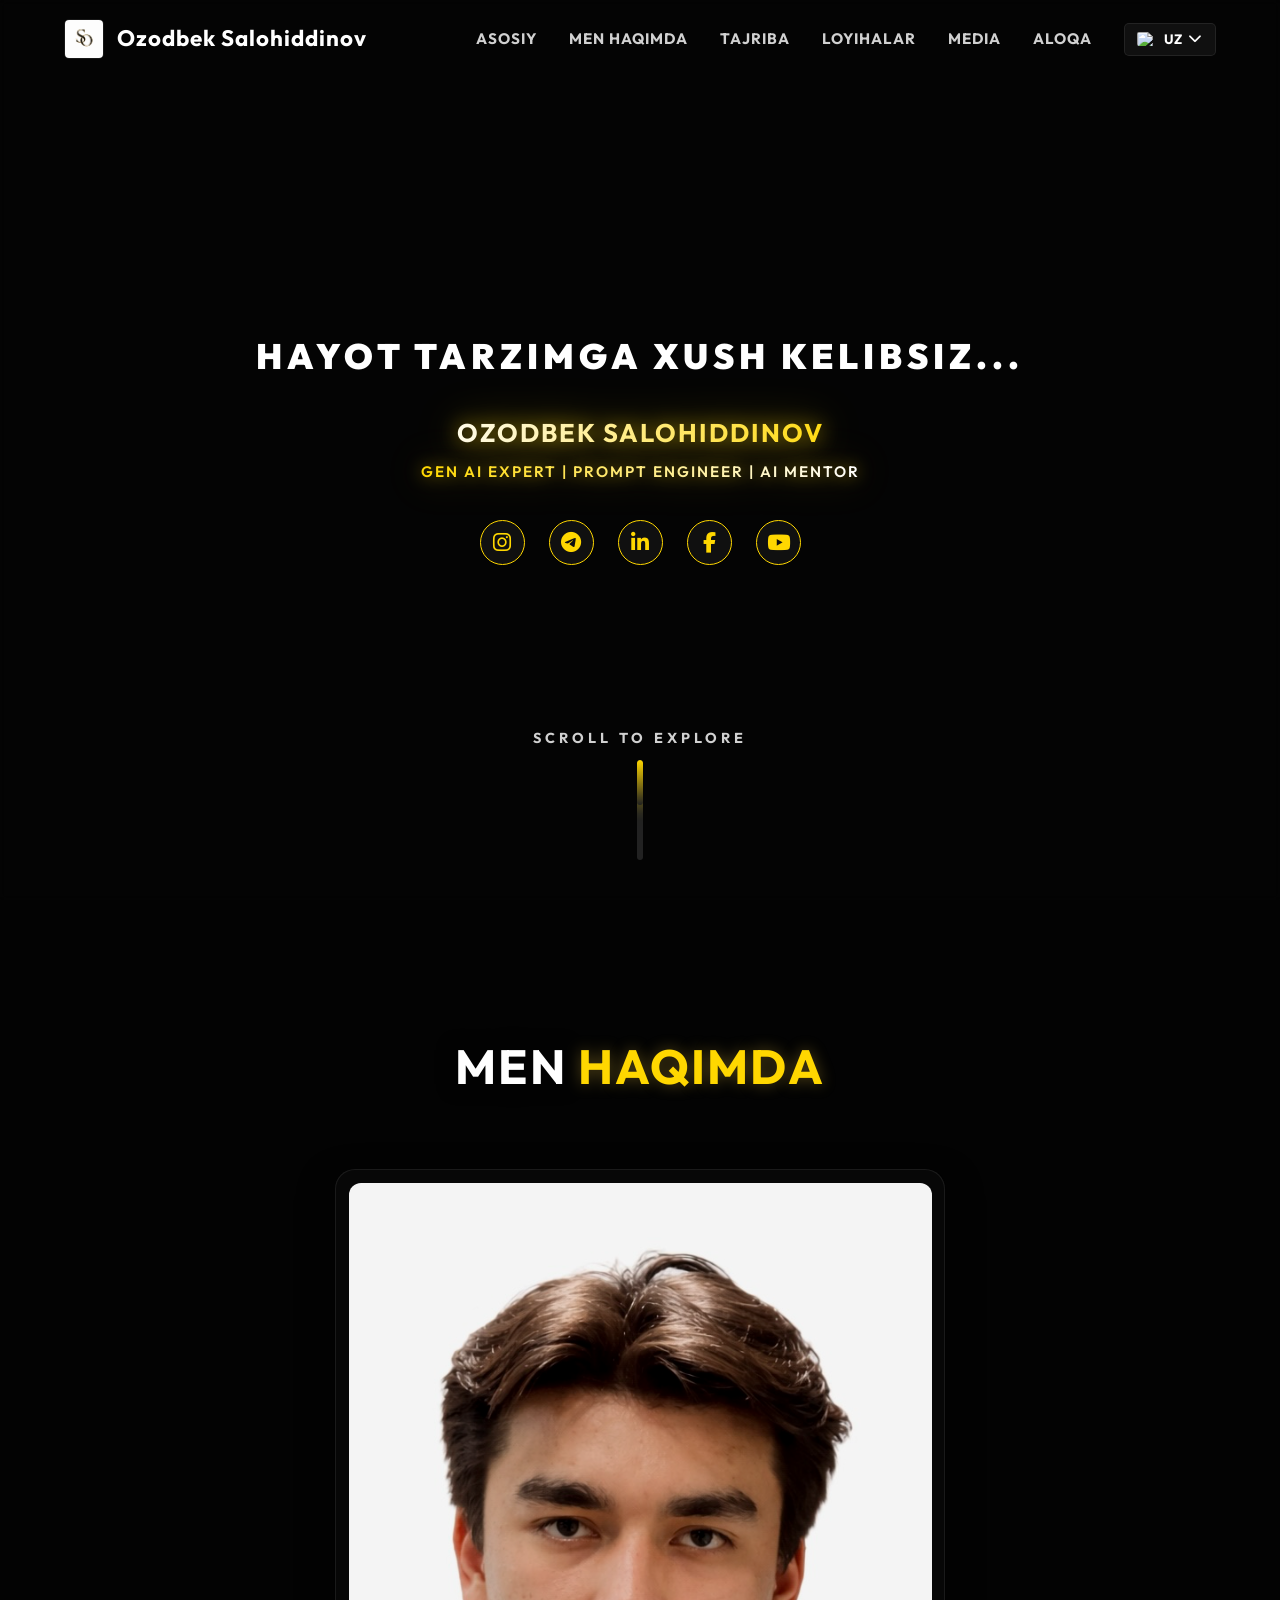
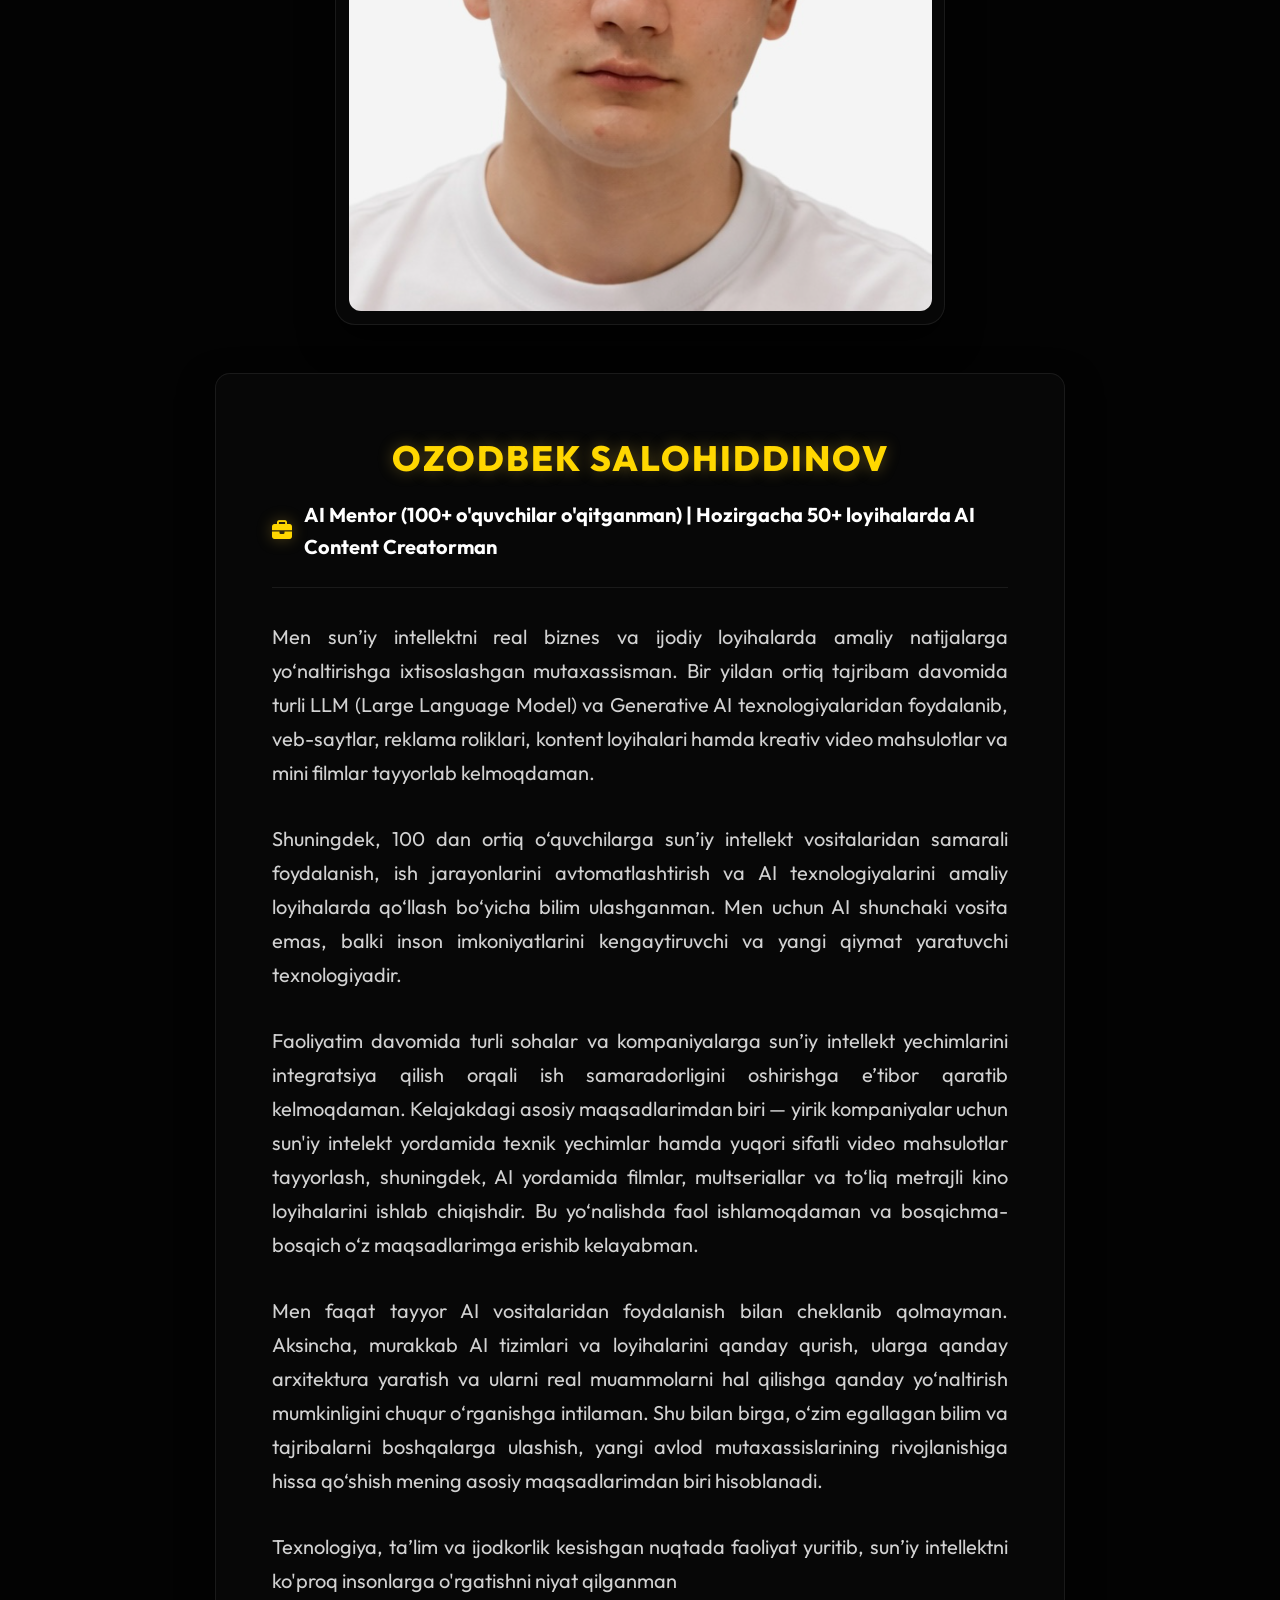
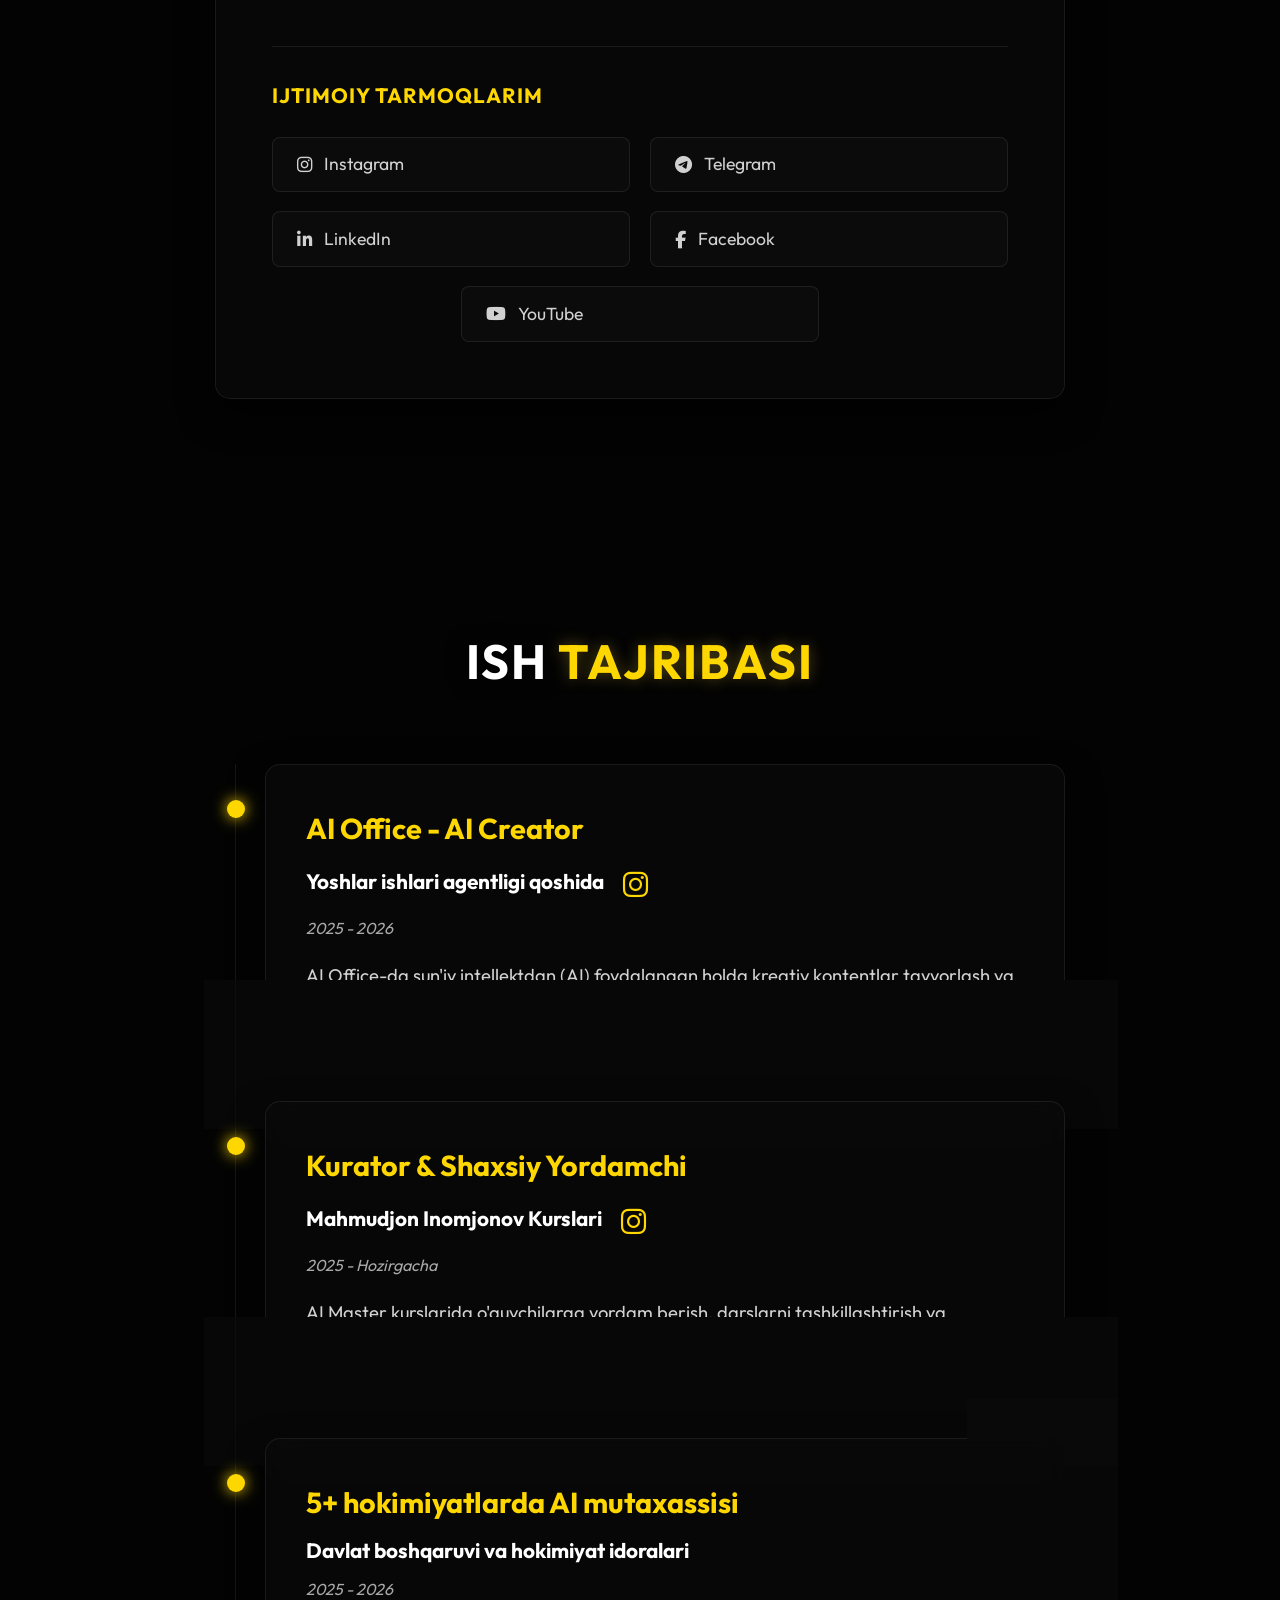
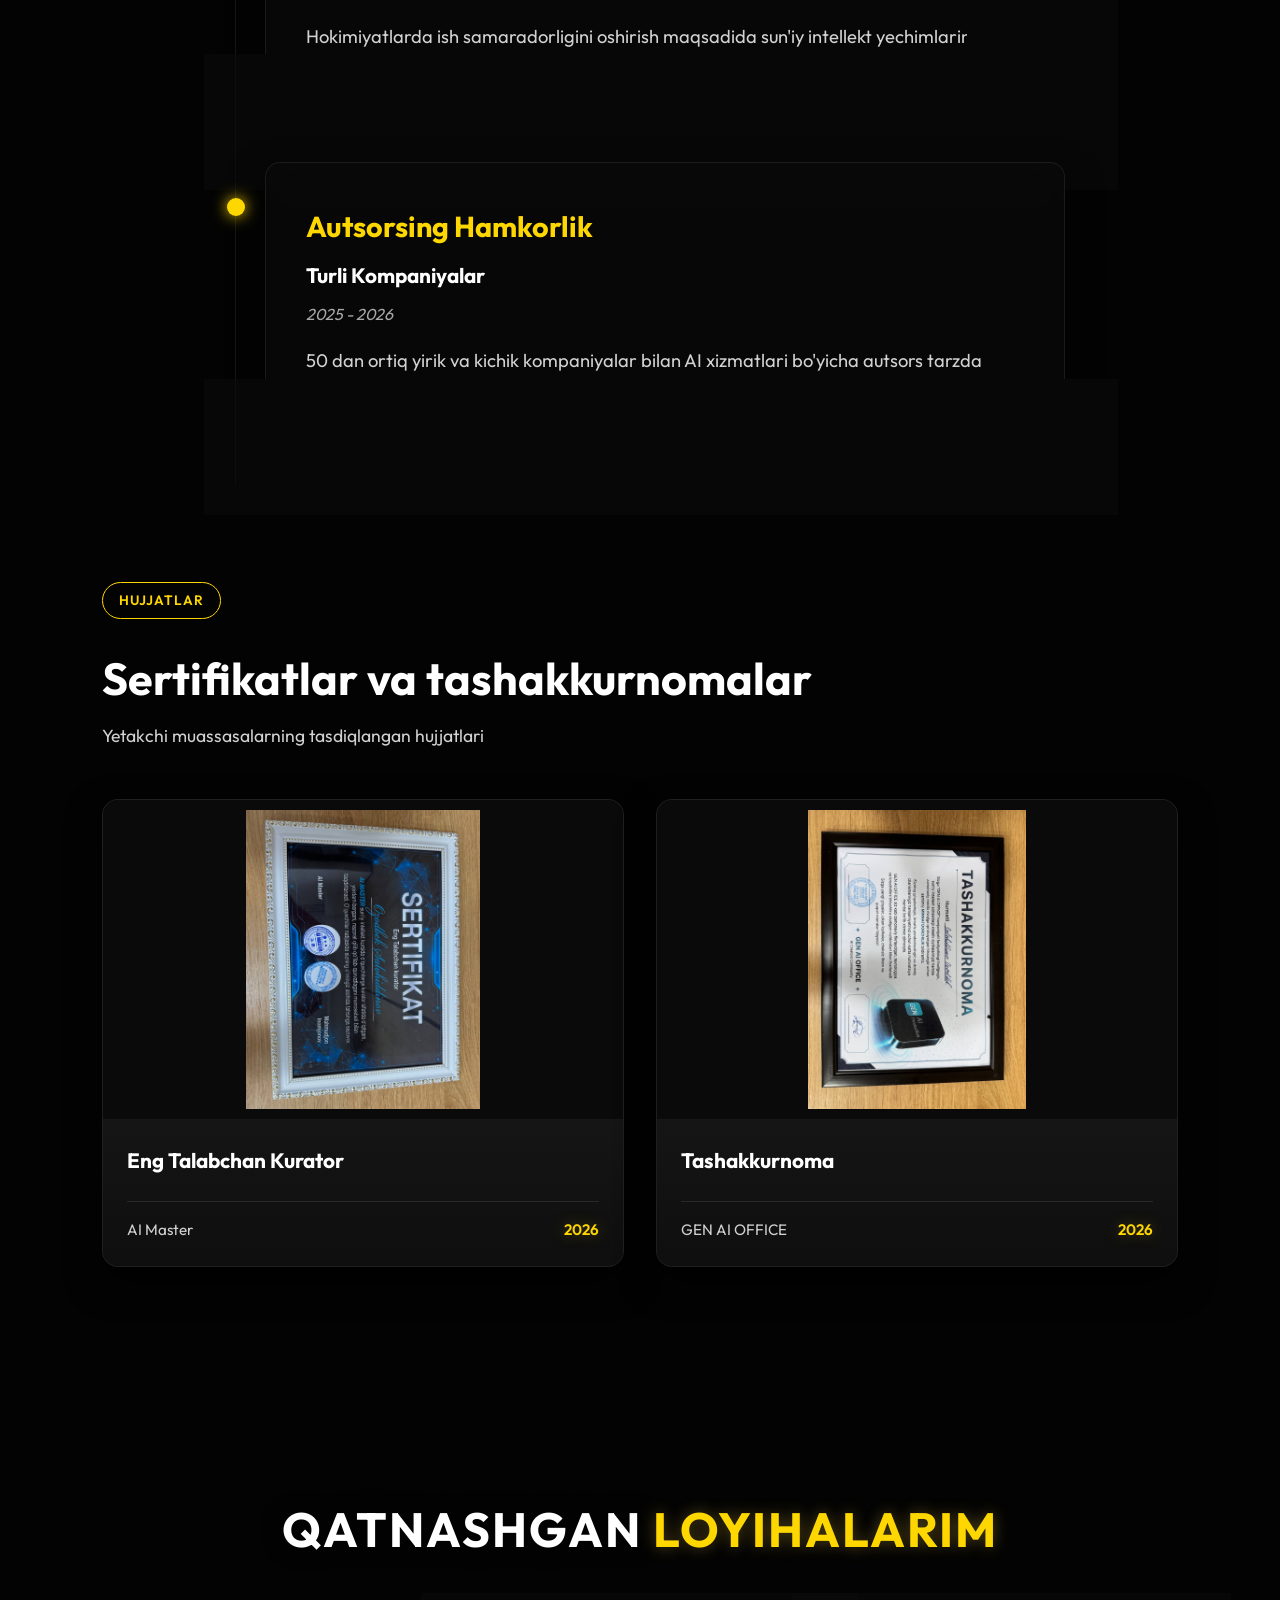
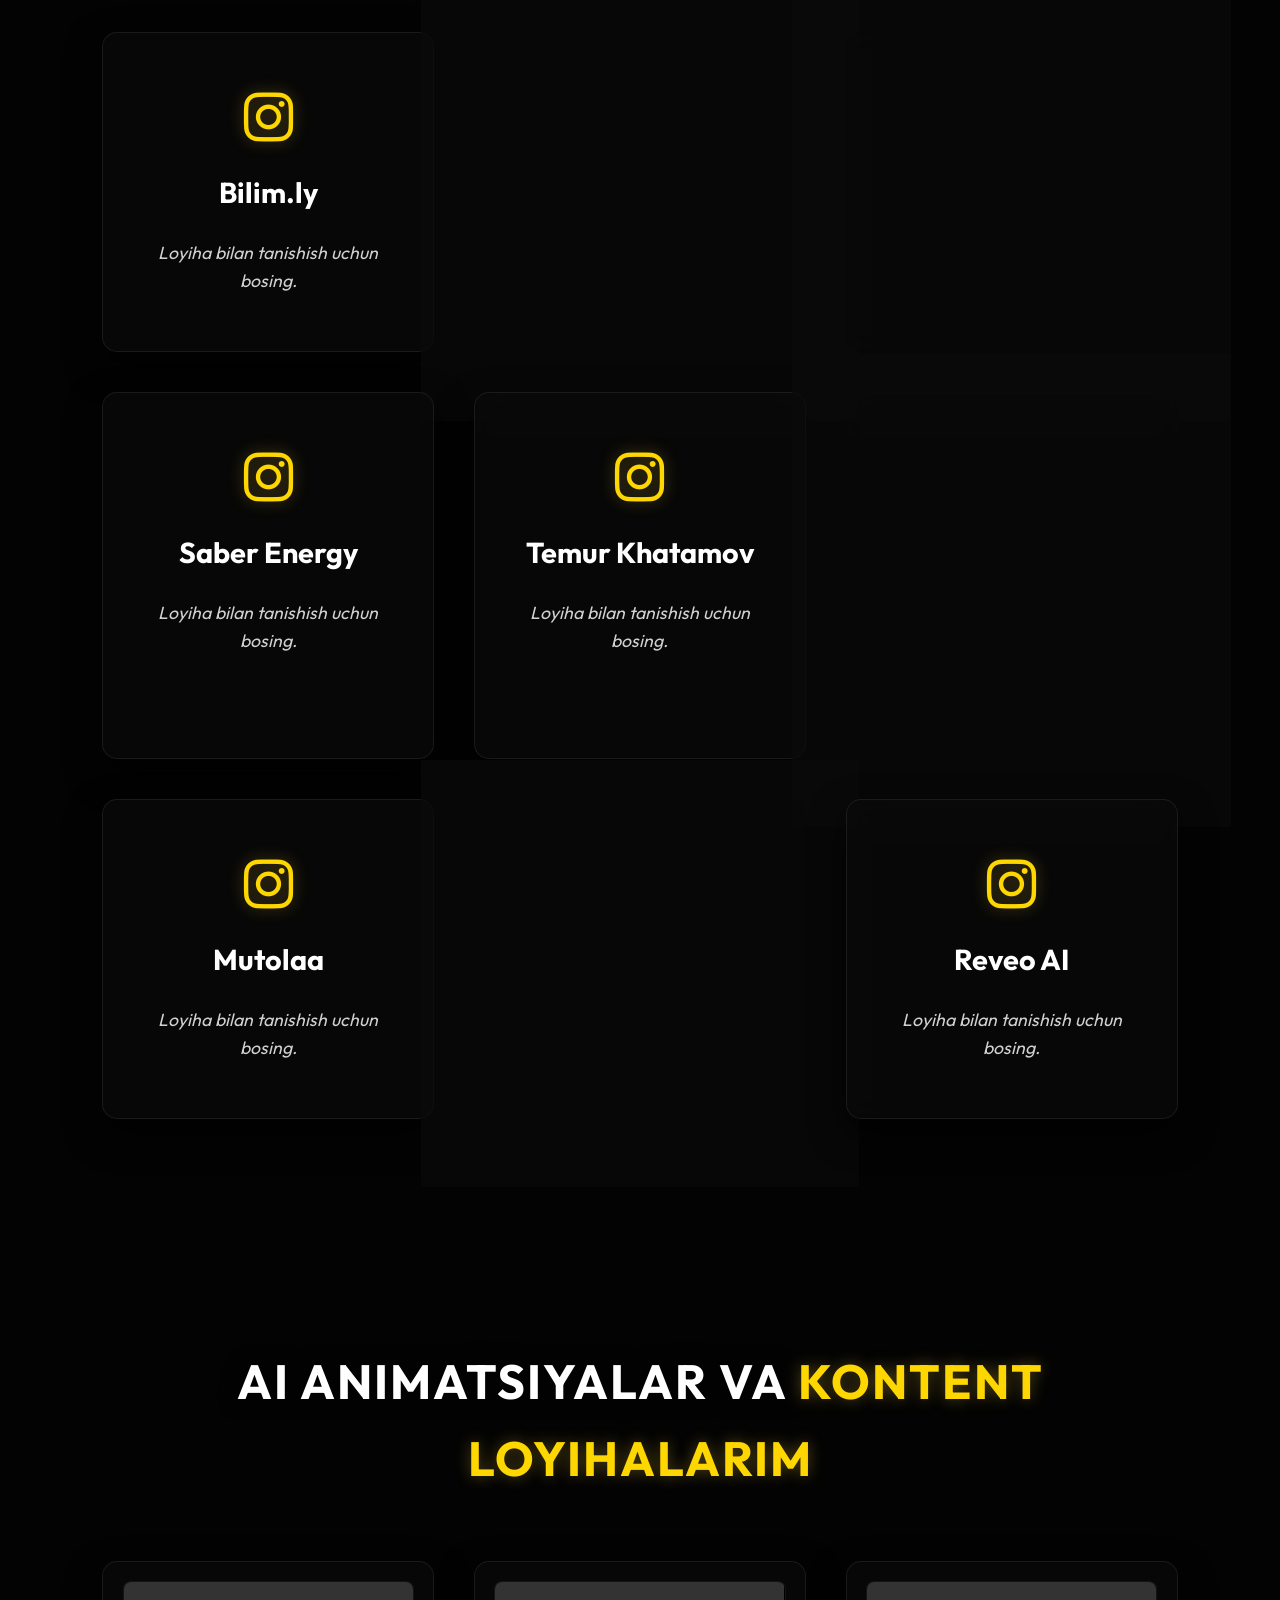
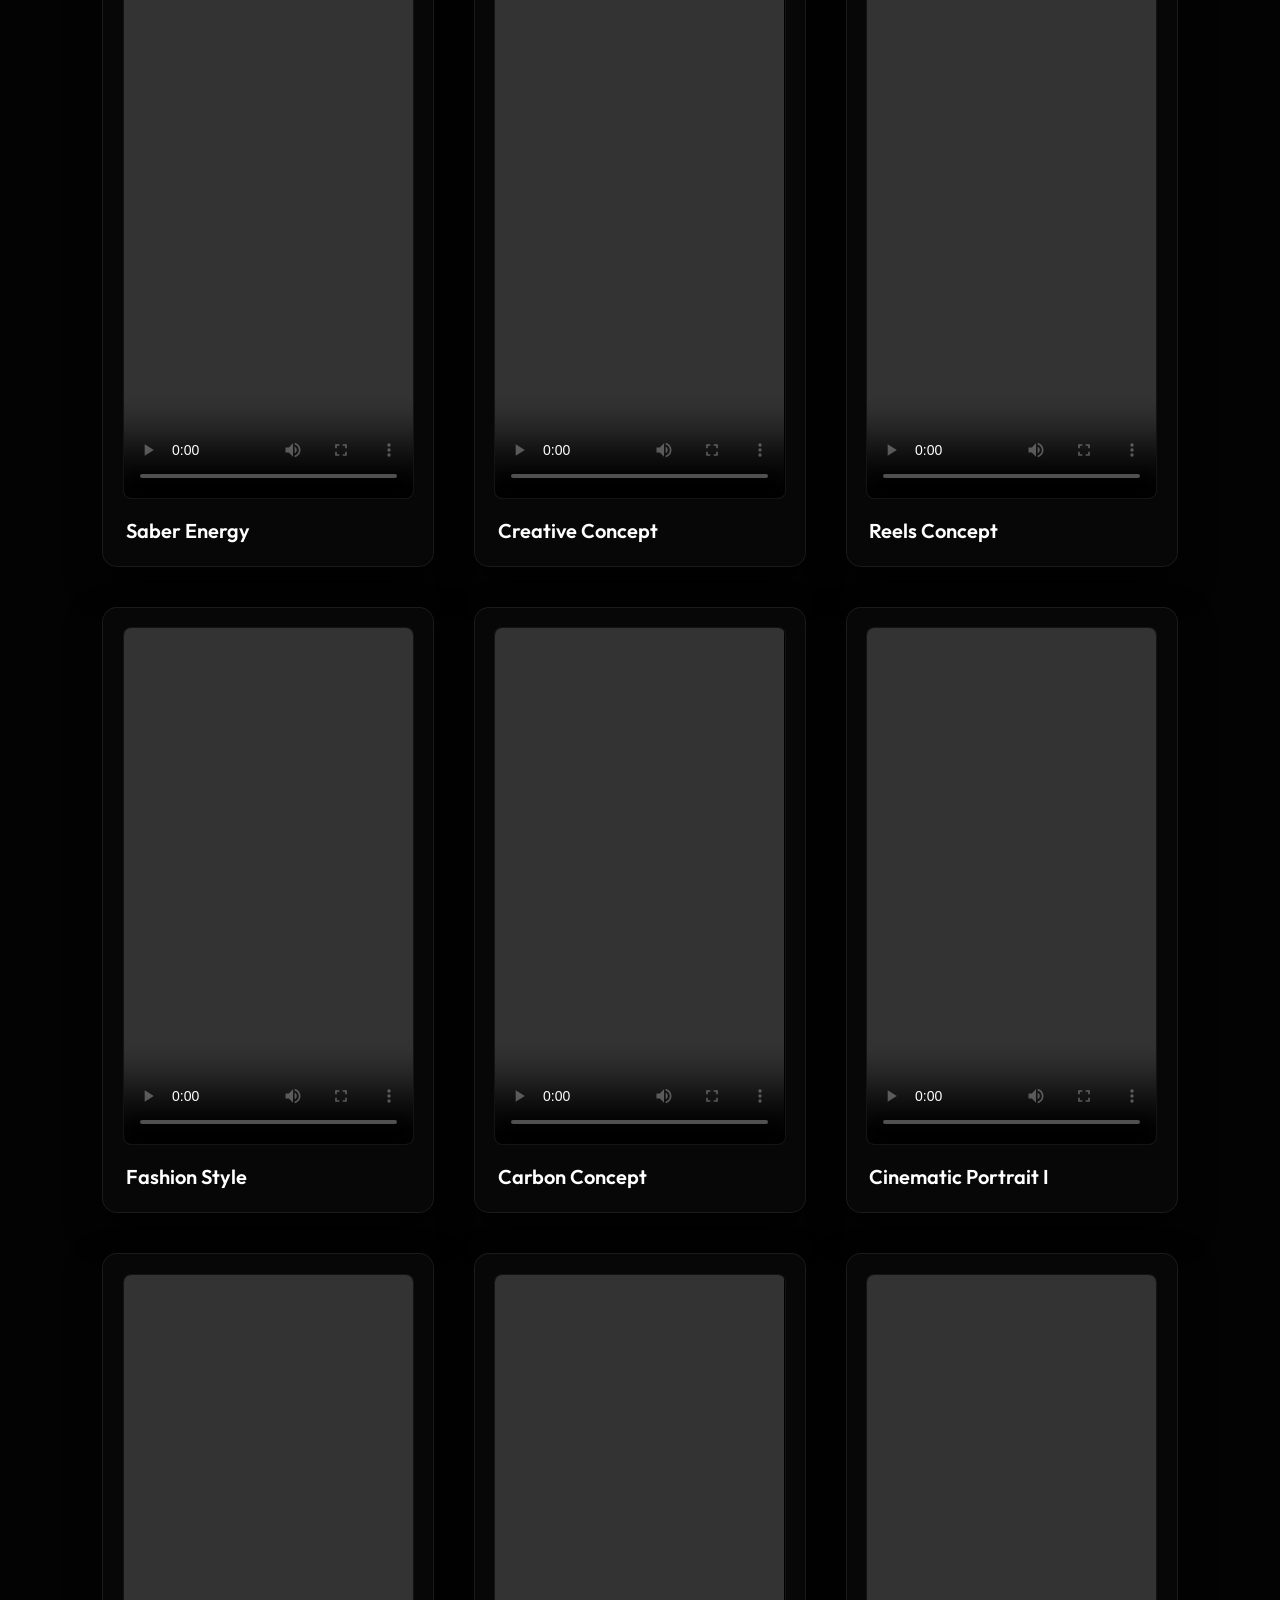
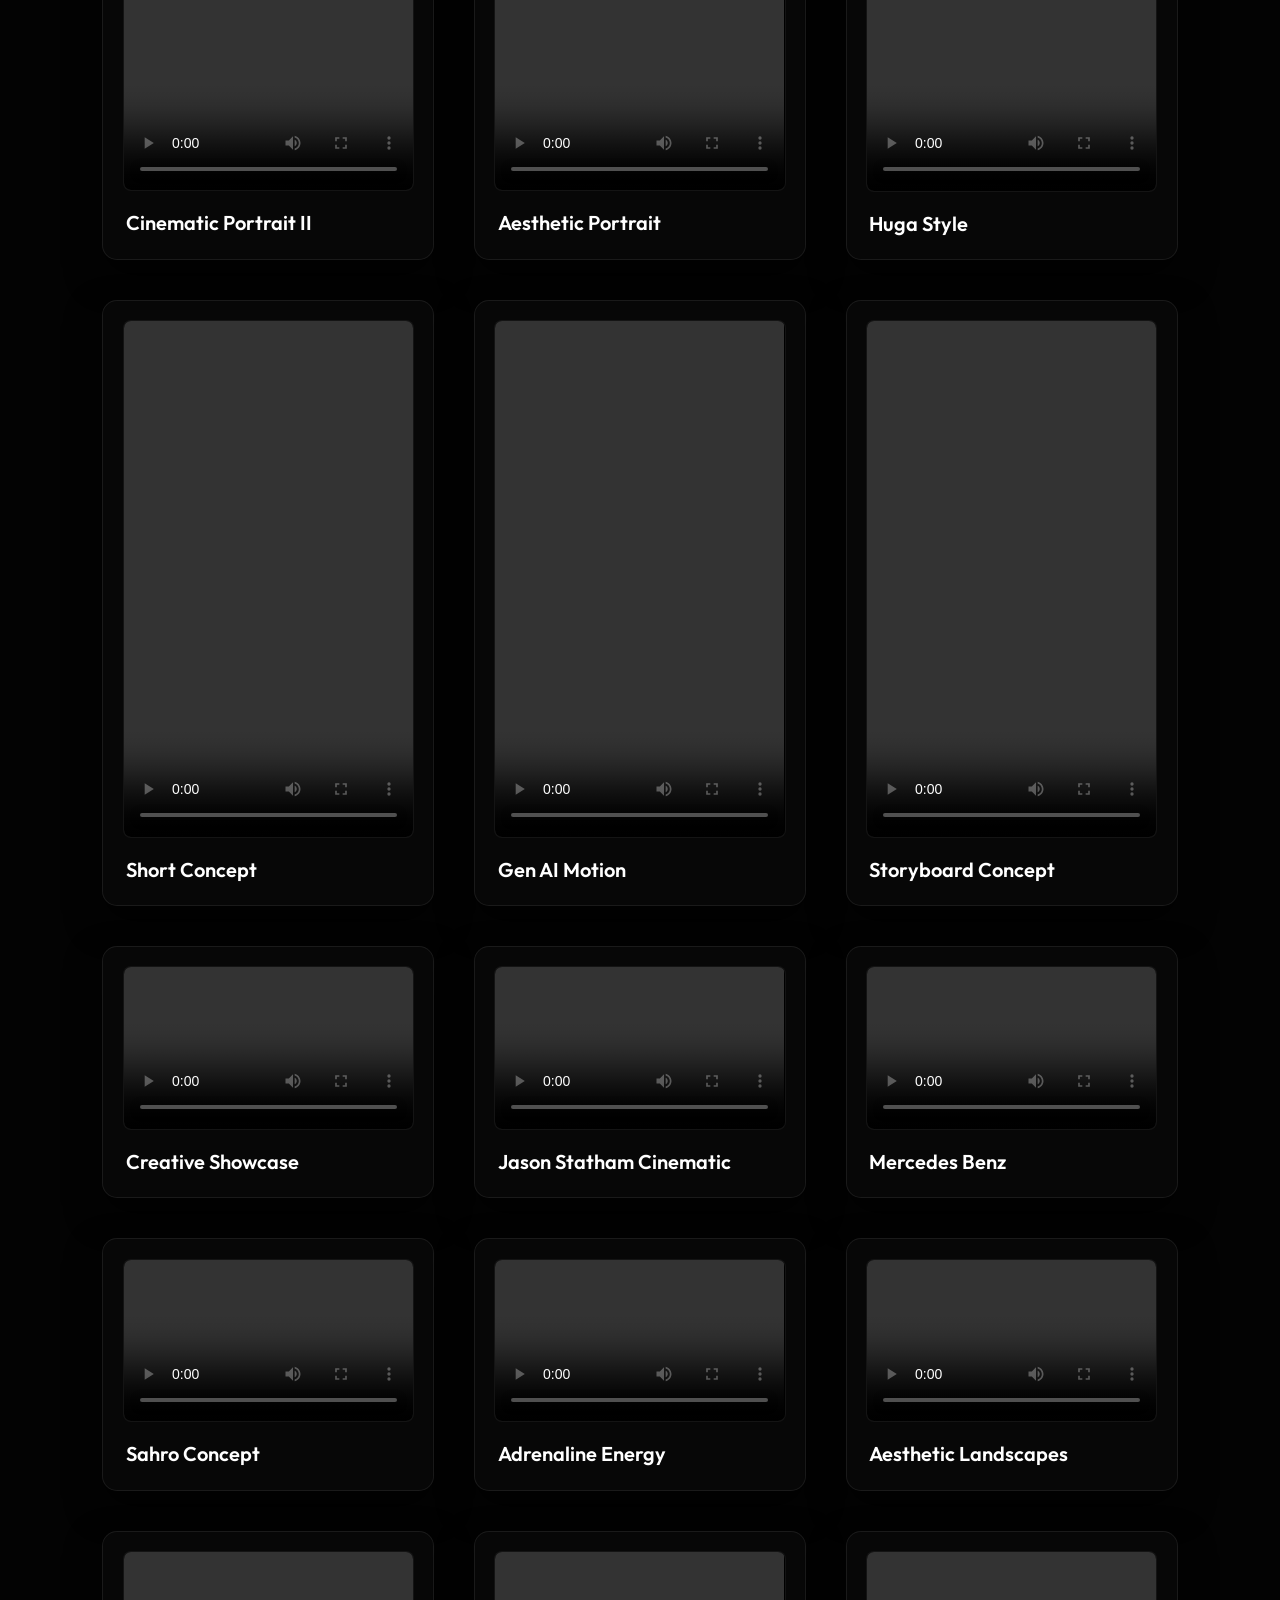
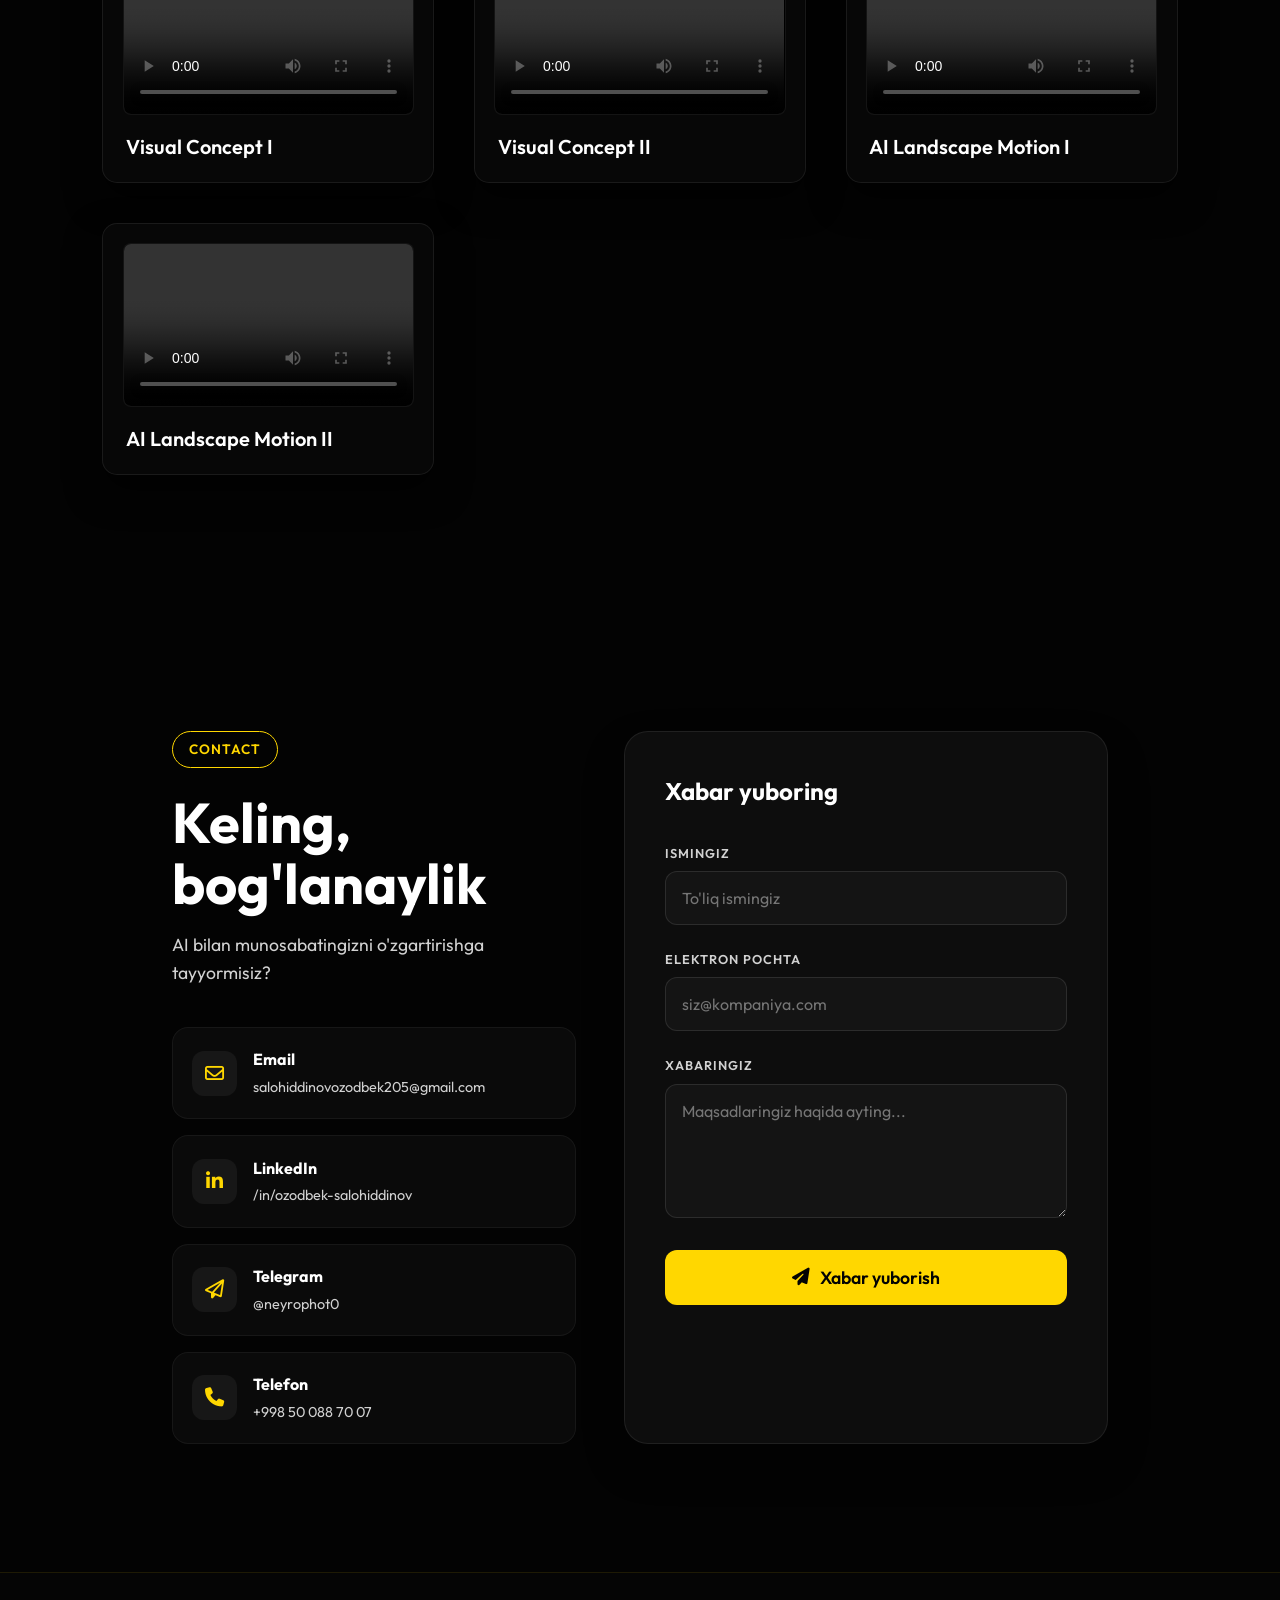
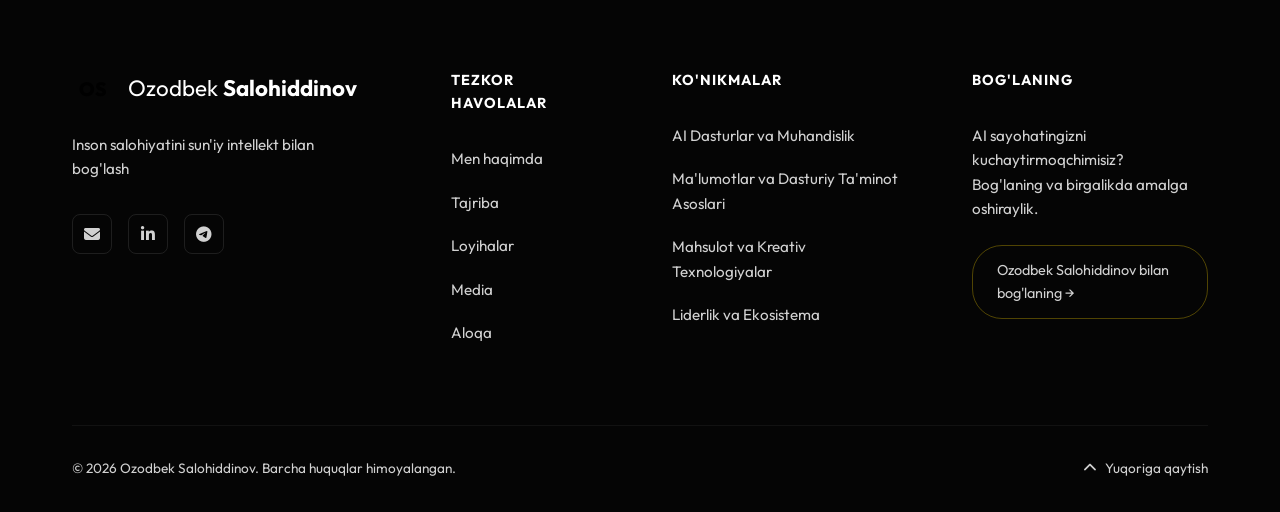
==== commit b1c39743: "Update Mahmudjon Inomjonov course description to include creative content creation" ====
--- a/index.html
+++ b/index.html
@@ -4,9 +4,9 @@
     <meta charset="UTF-8">
     <meta name="viewport" content="width=device-width, initial-scale=1.0">
     <title>Ozodbek Salohiddinov - Gen AI Expert & Prompt Engineer</title>
-    <link rel="stylesheet" href="style.css?v=8">
+    <link rel="stylesheet" href="style.css?v=9">
     <link rel="stylesheet" href="https://cdnjs.cloudflare.com/ajax/libs/font-awesome/6.4.0/css/all.min.css">
-    <script src="main.js?v=8" defer></script>
+    <script src="main.js?v=9" defer></script>
 </head>
 <body>
     <!-- Background interactive elements -->
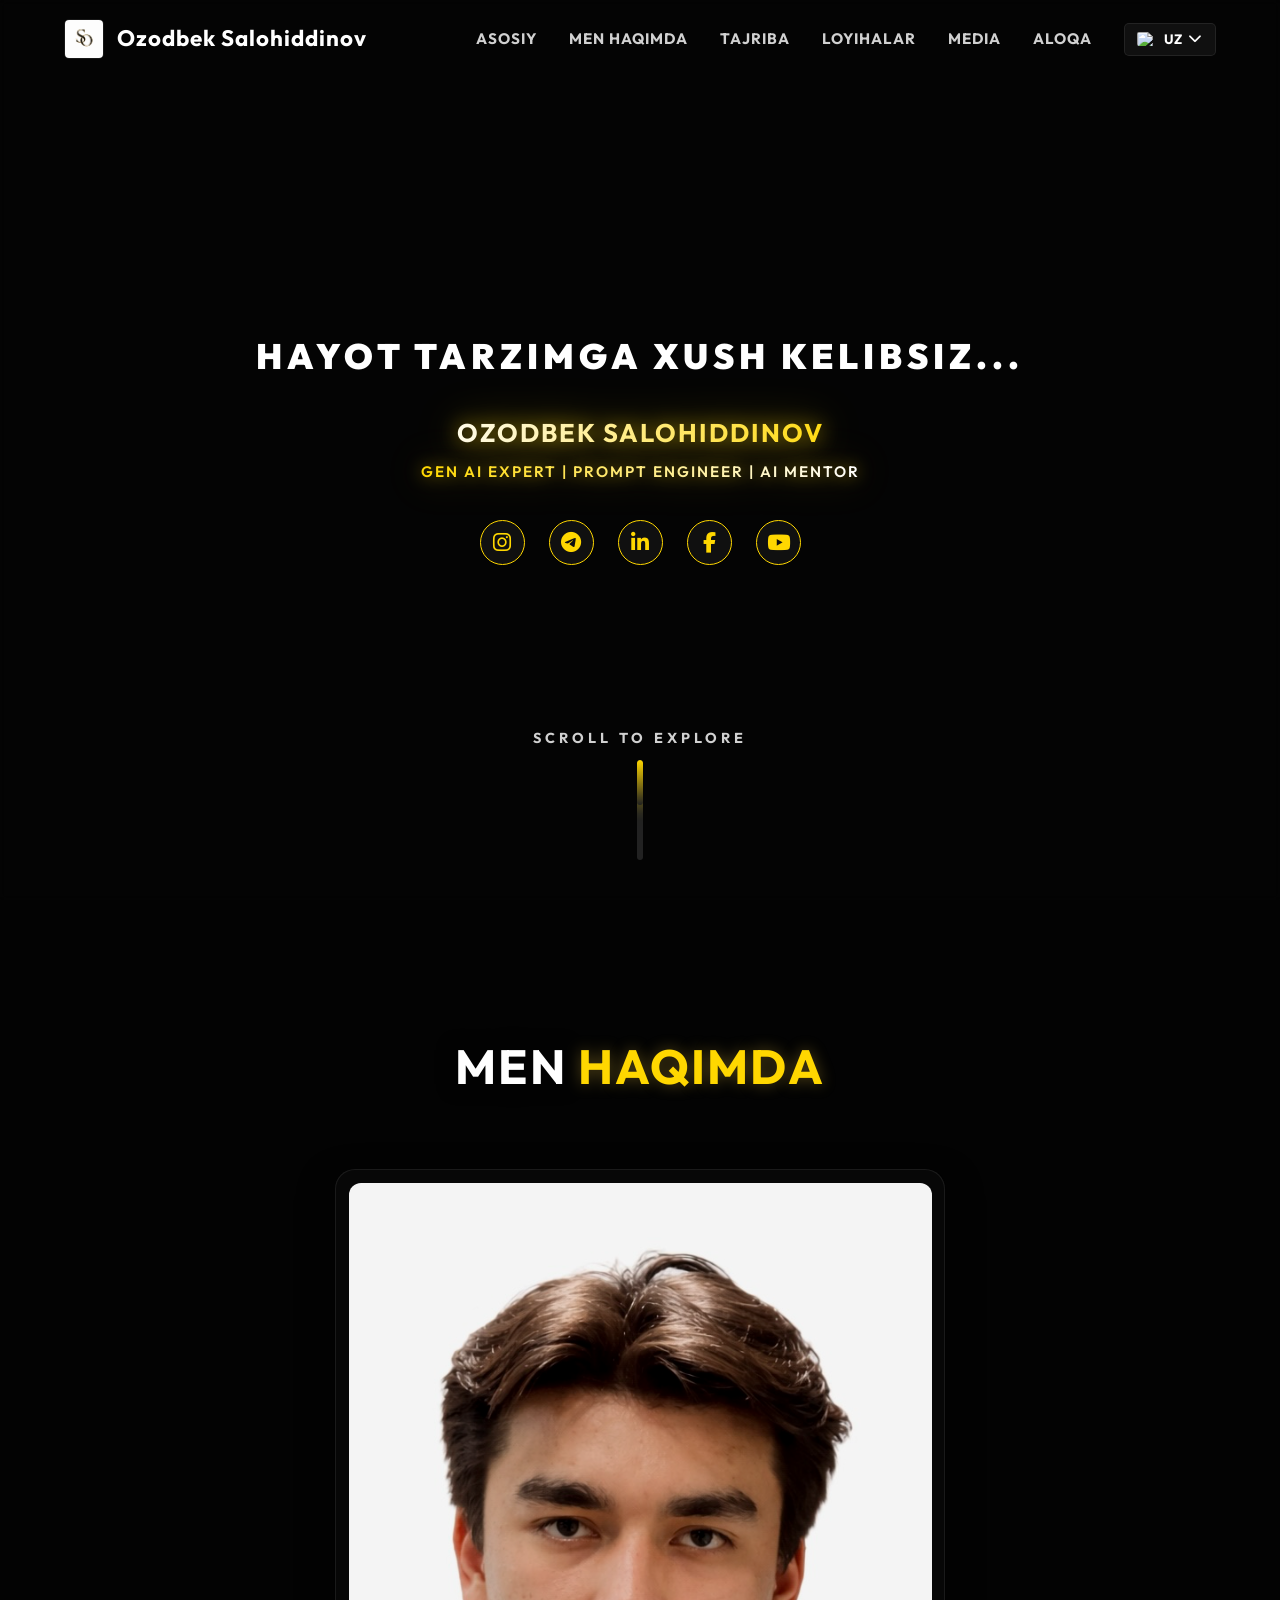
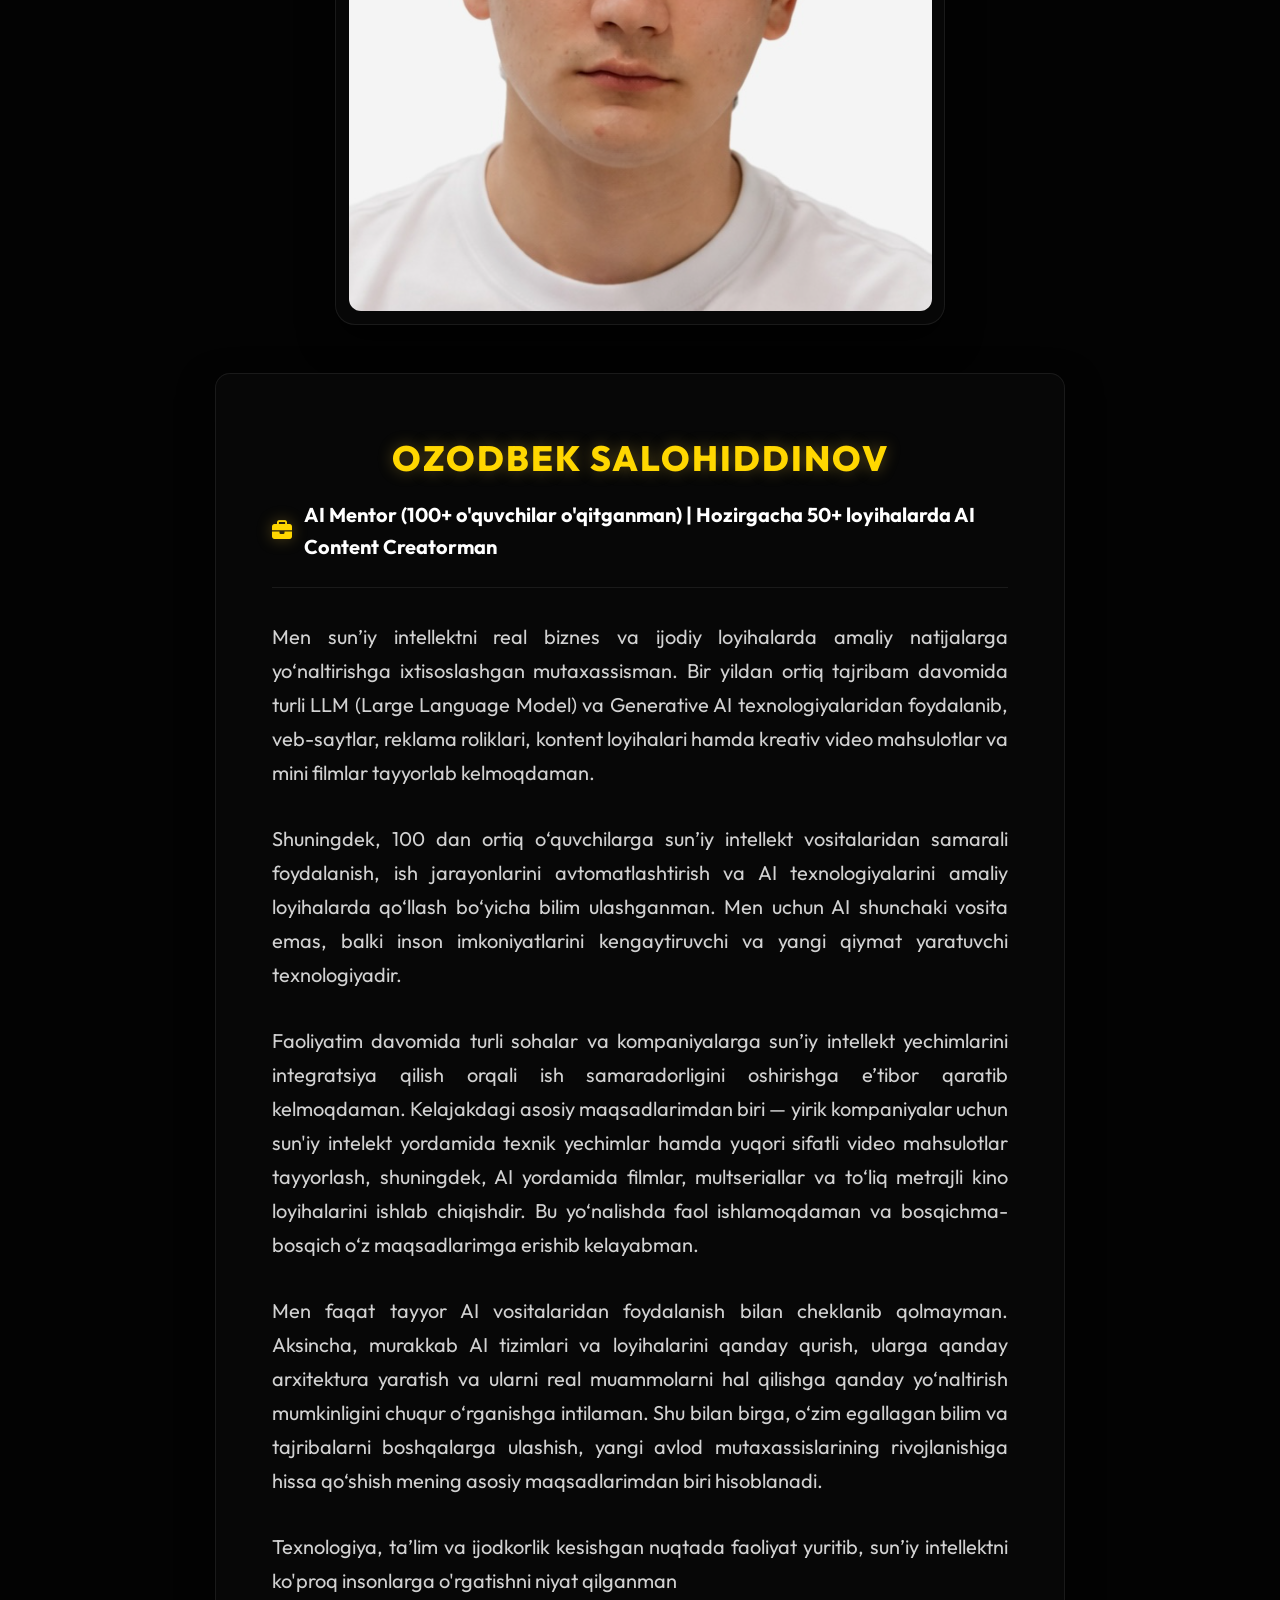
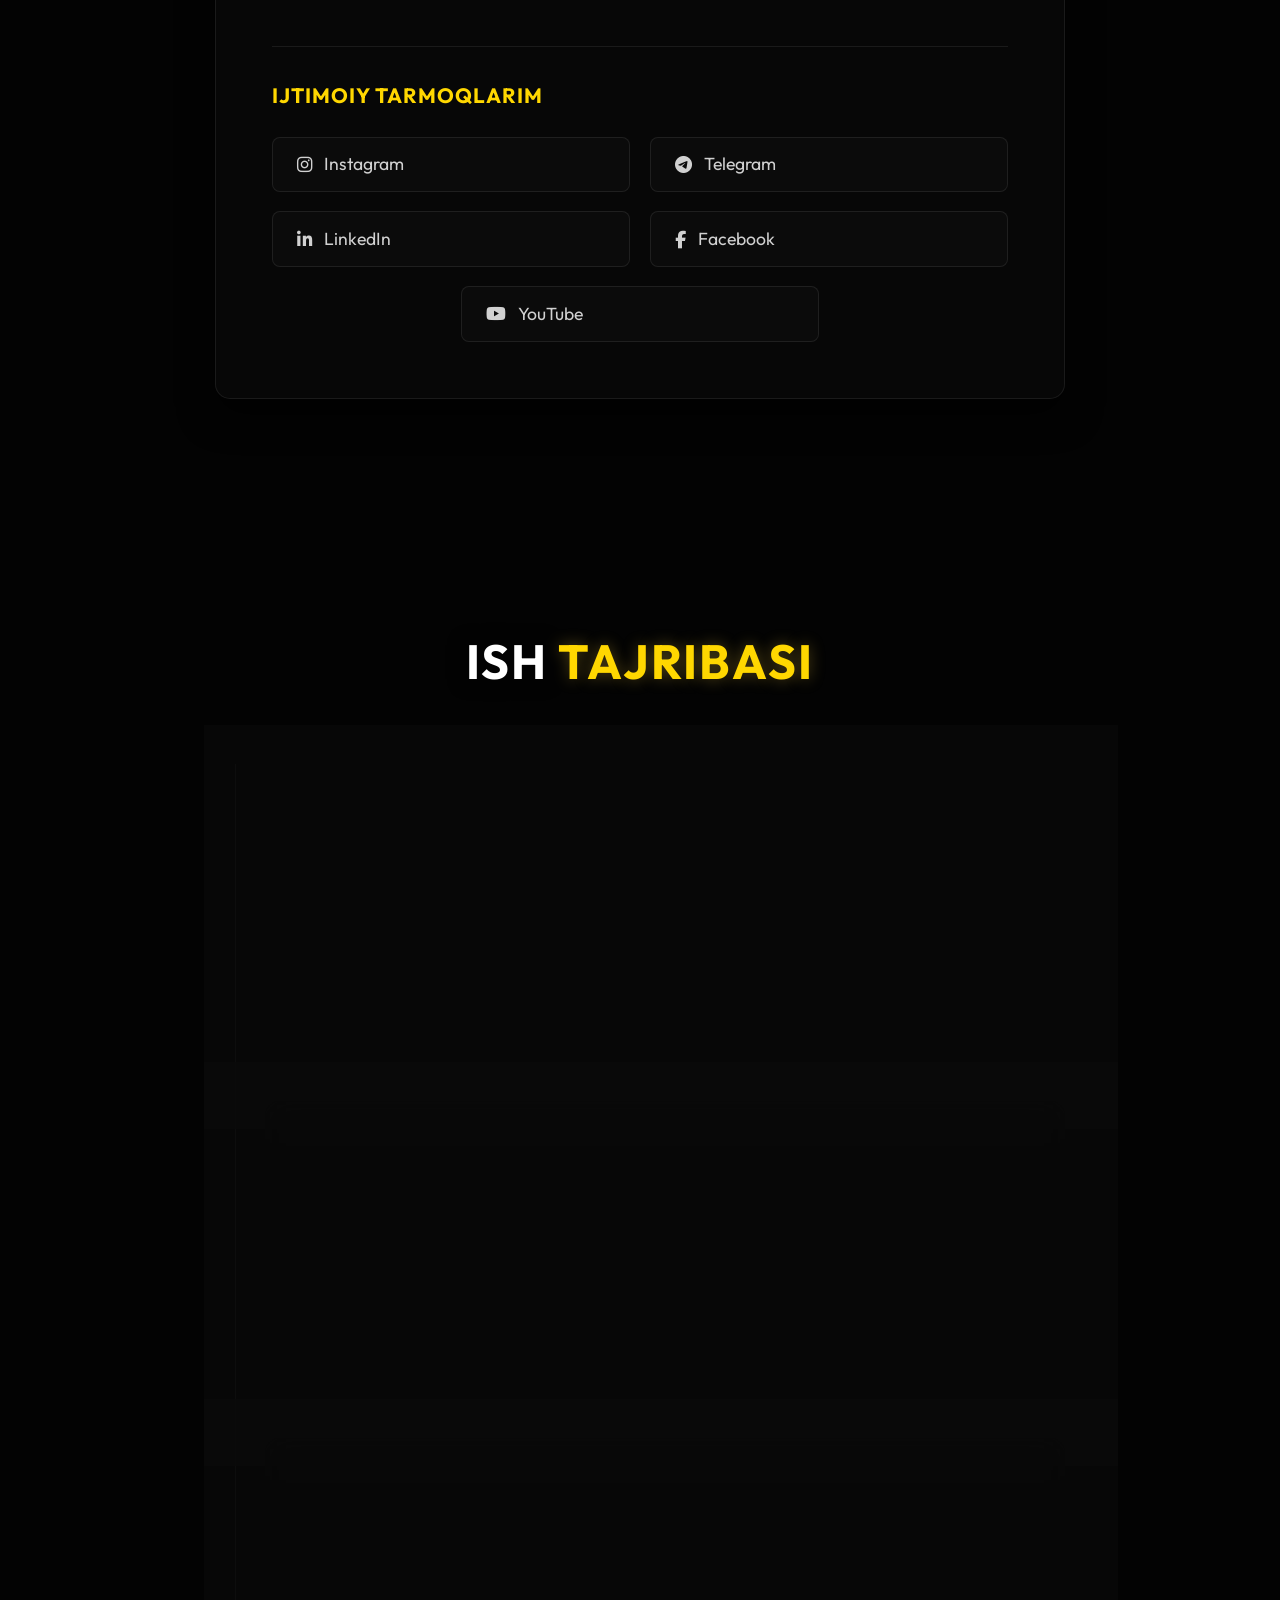
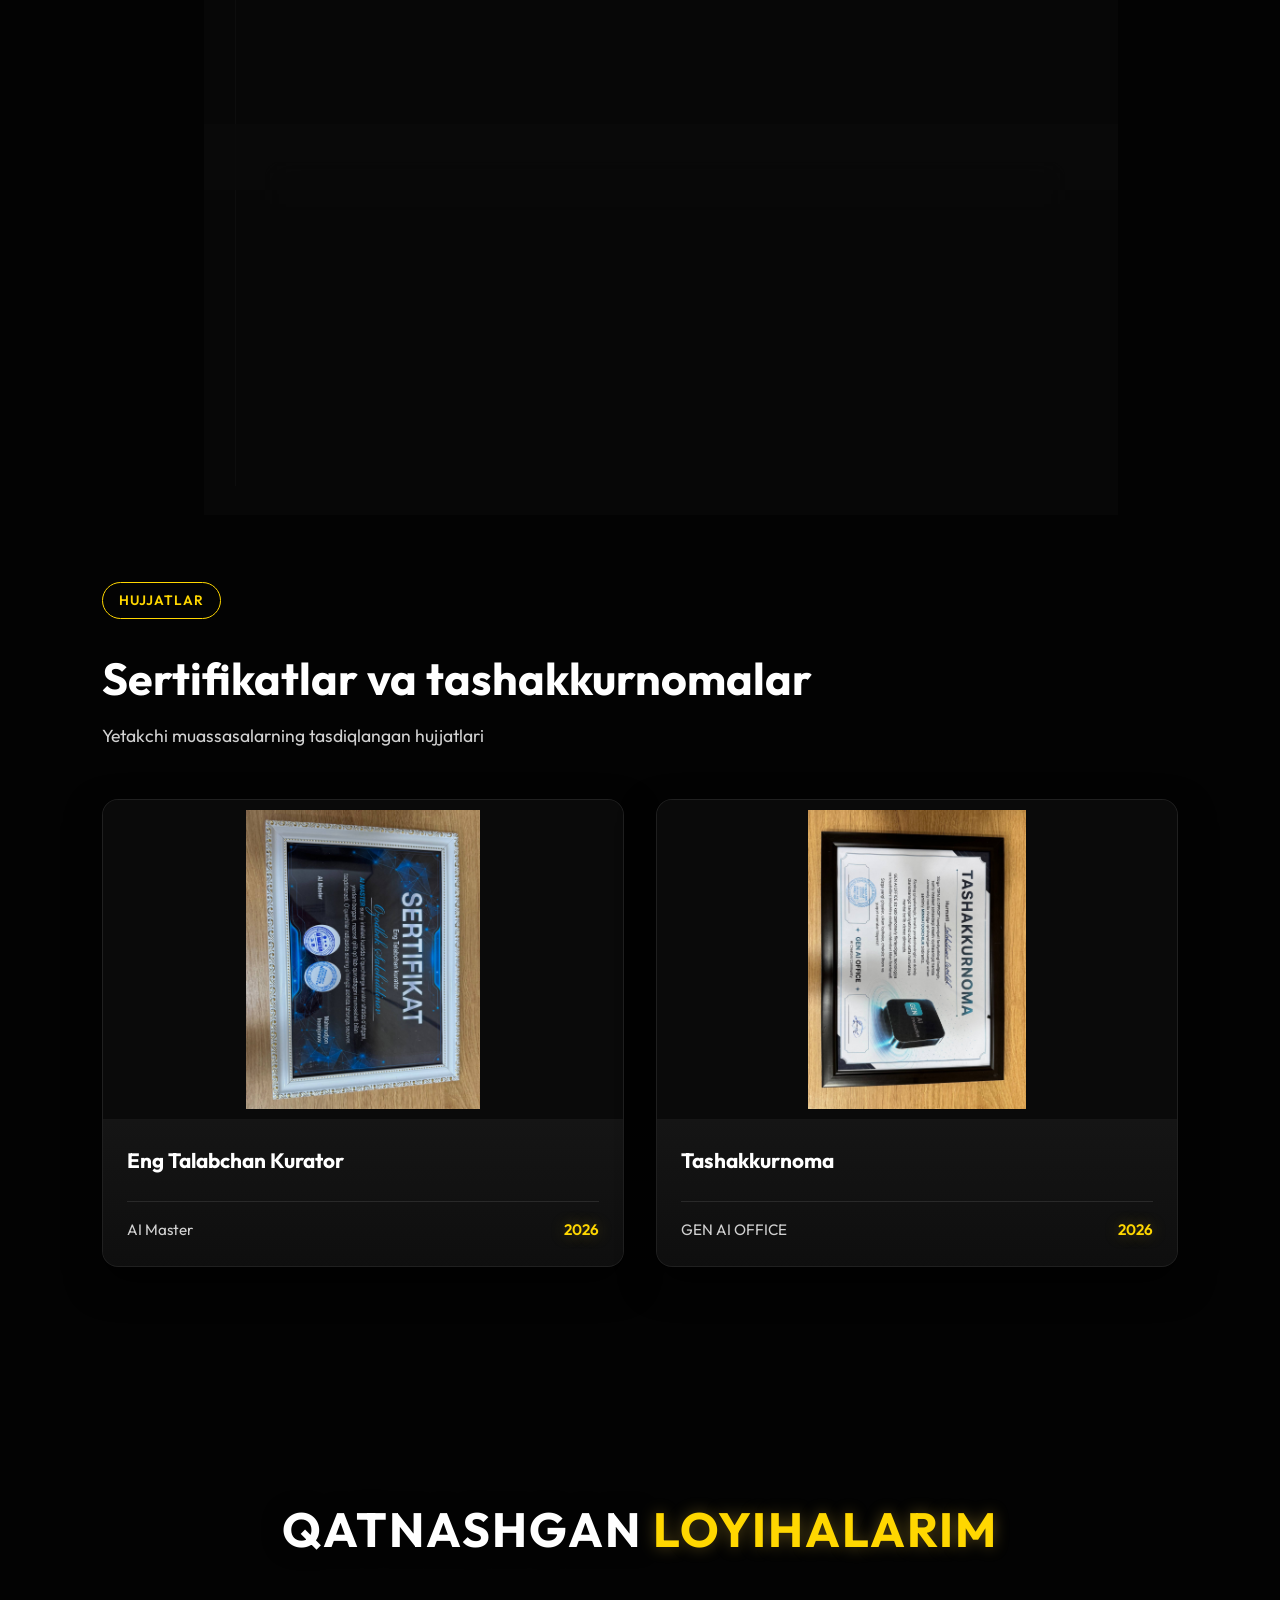
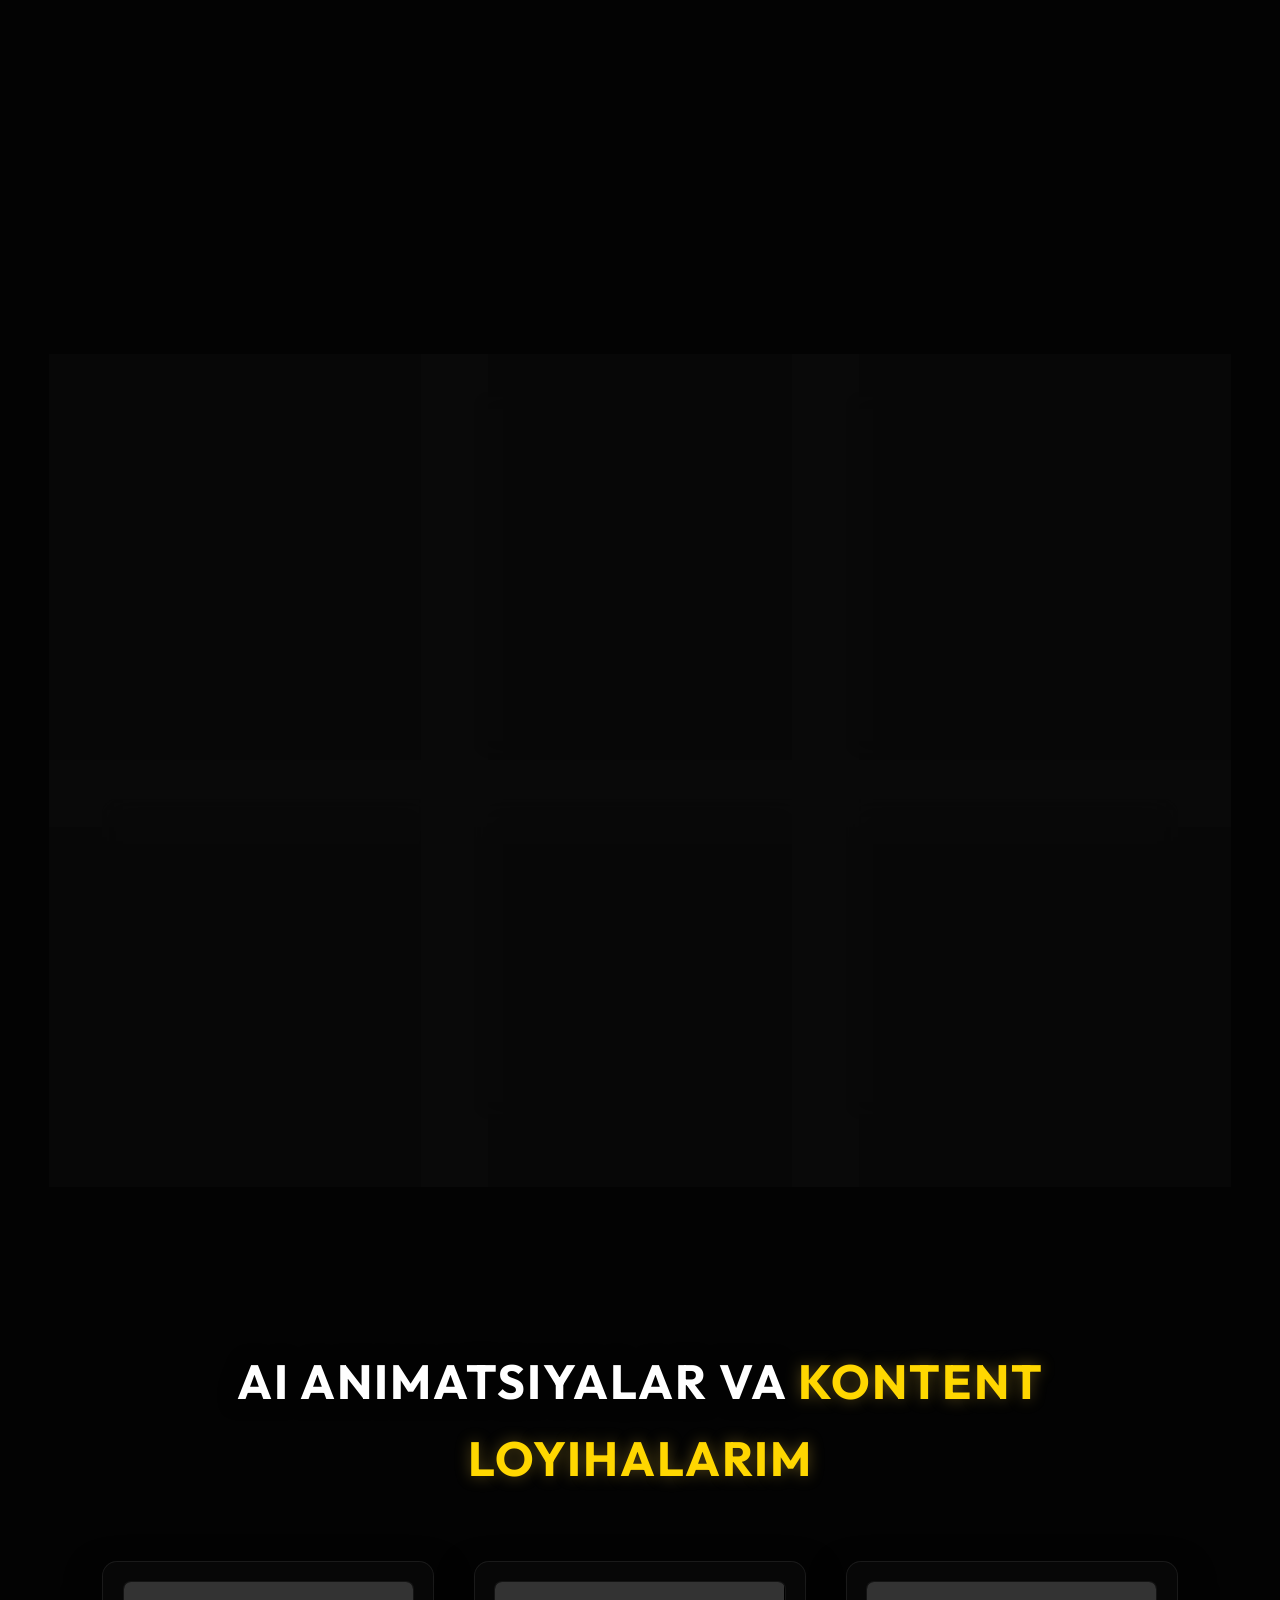
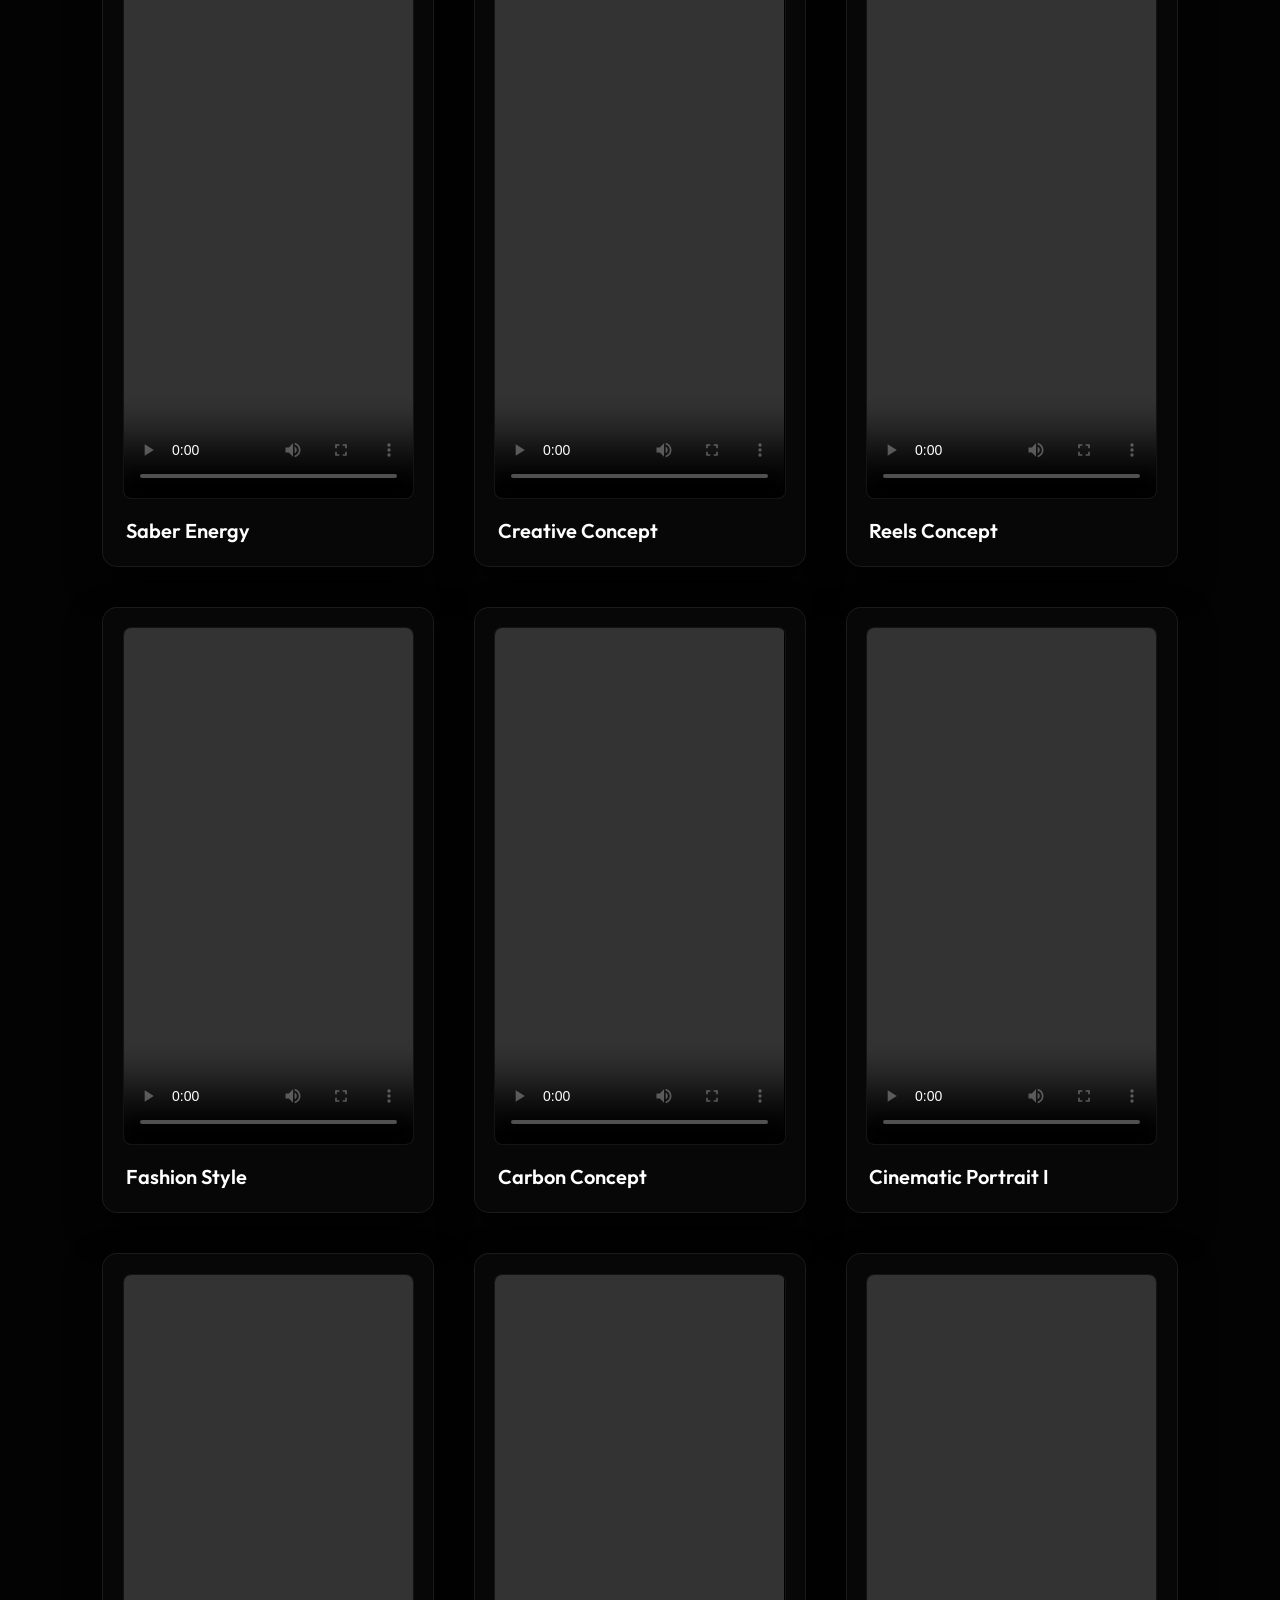
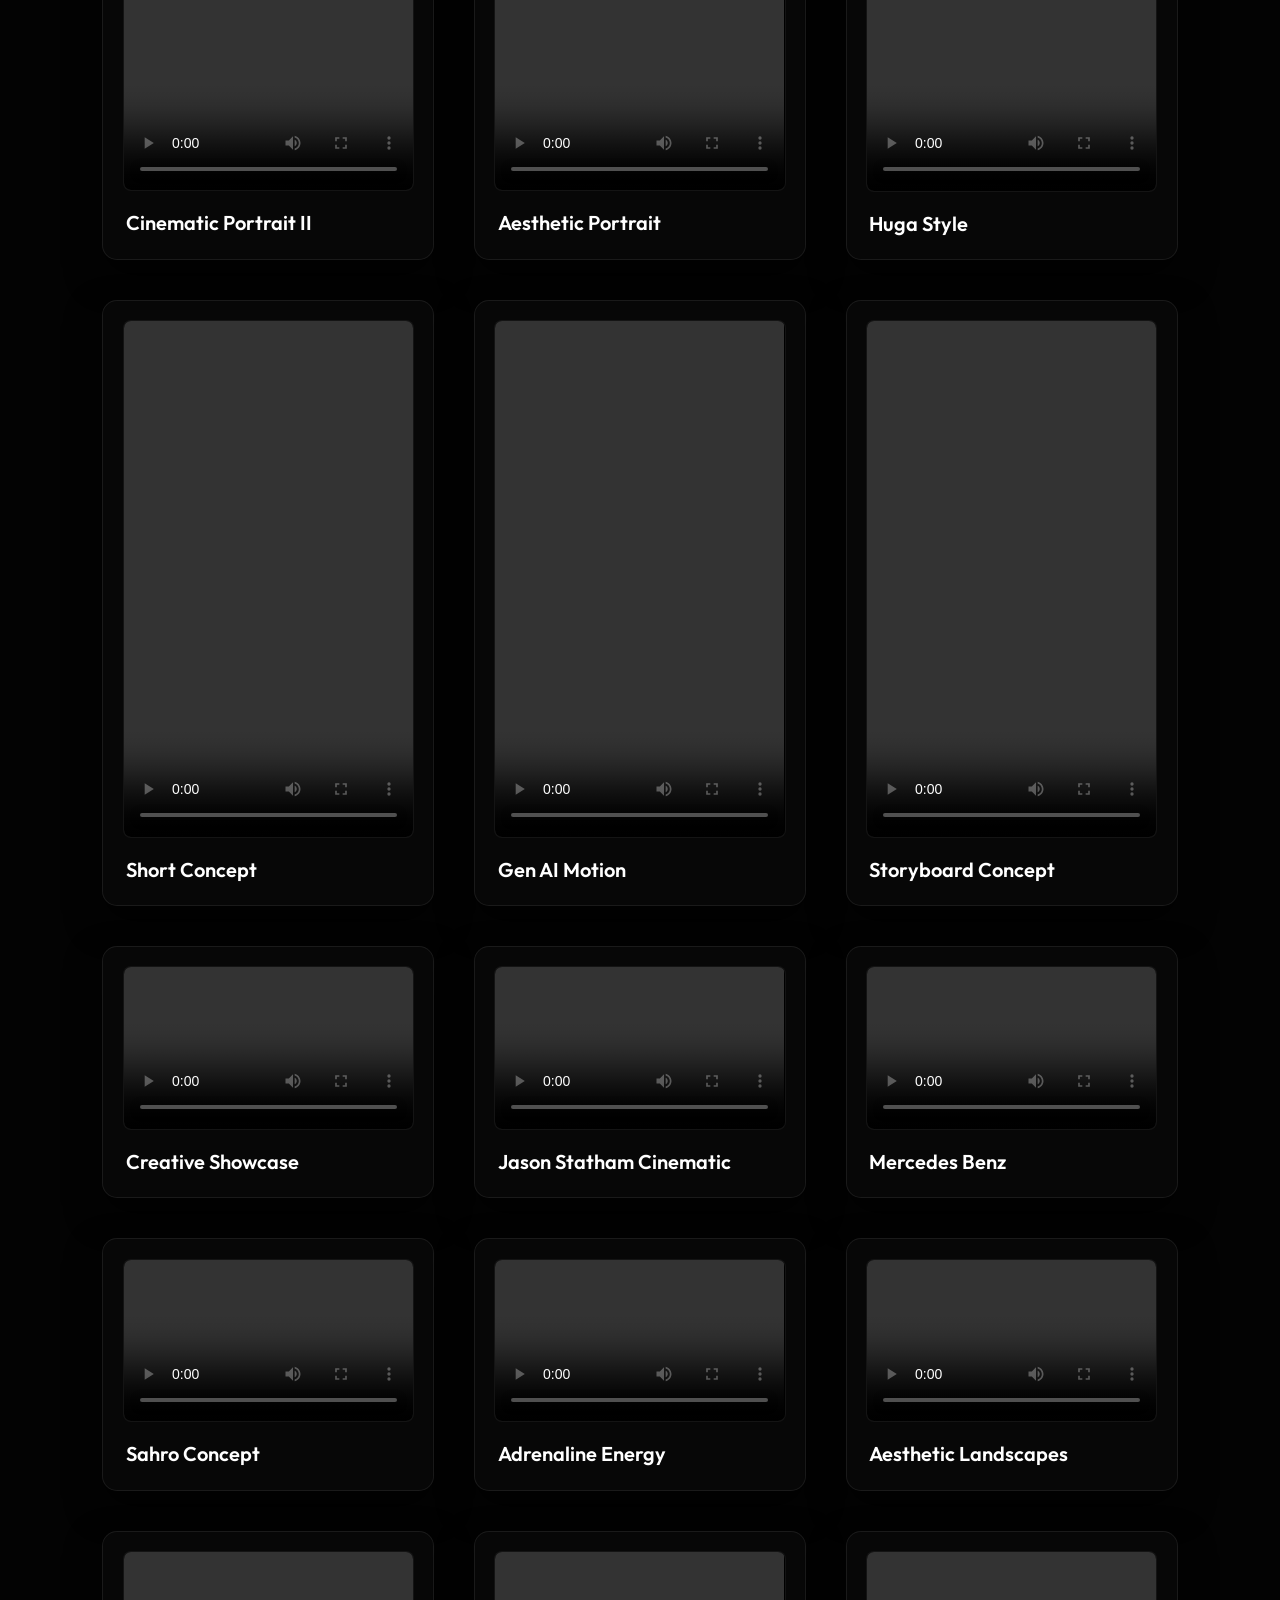
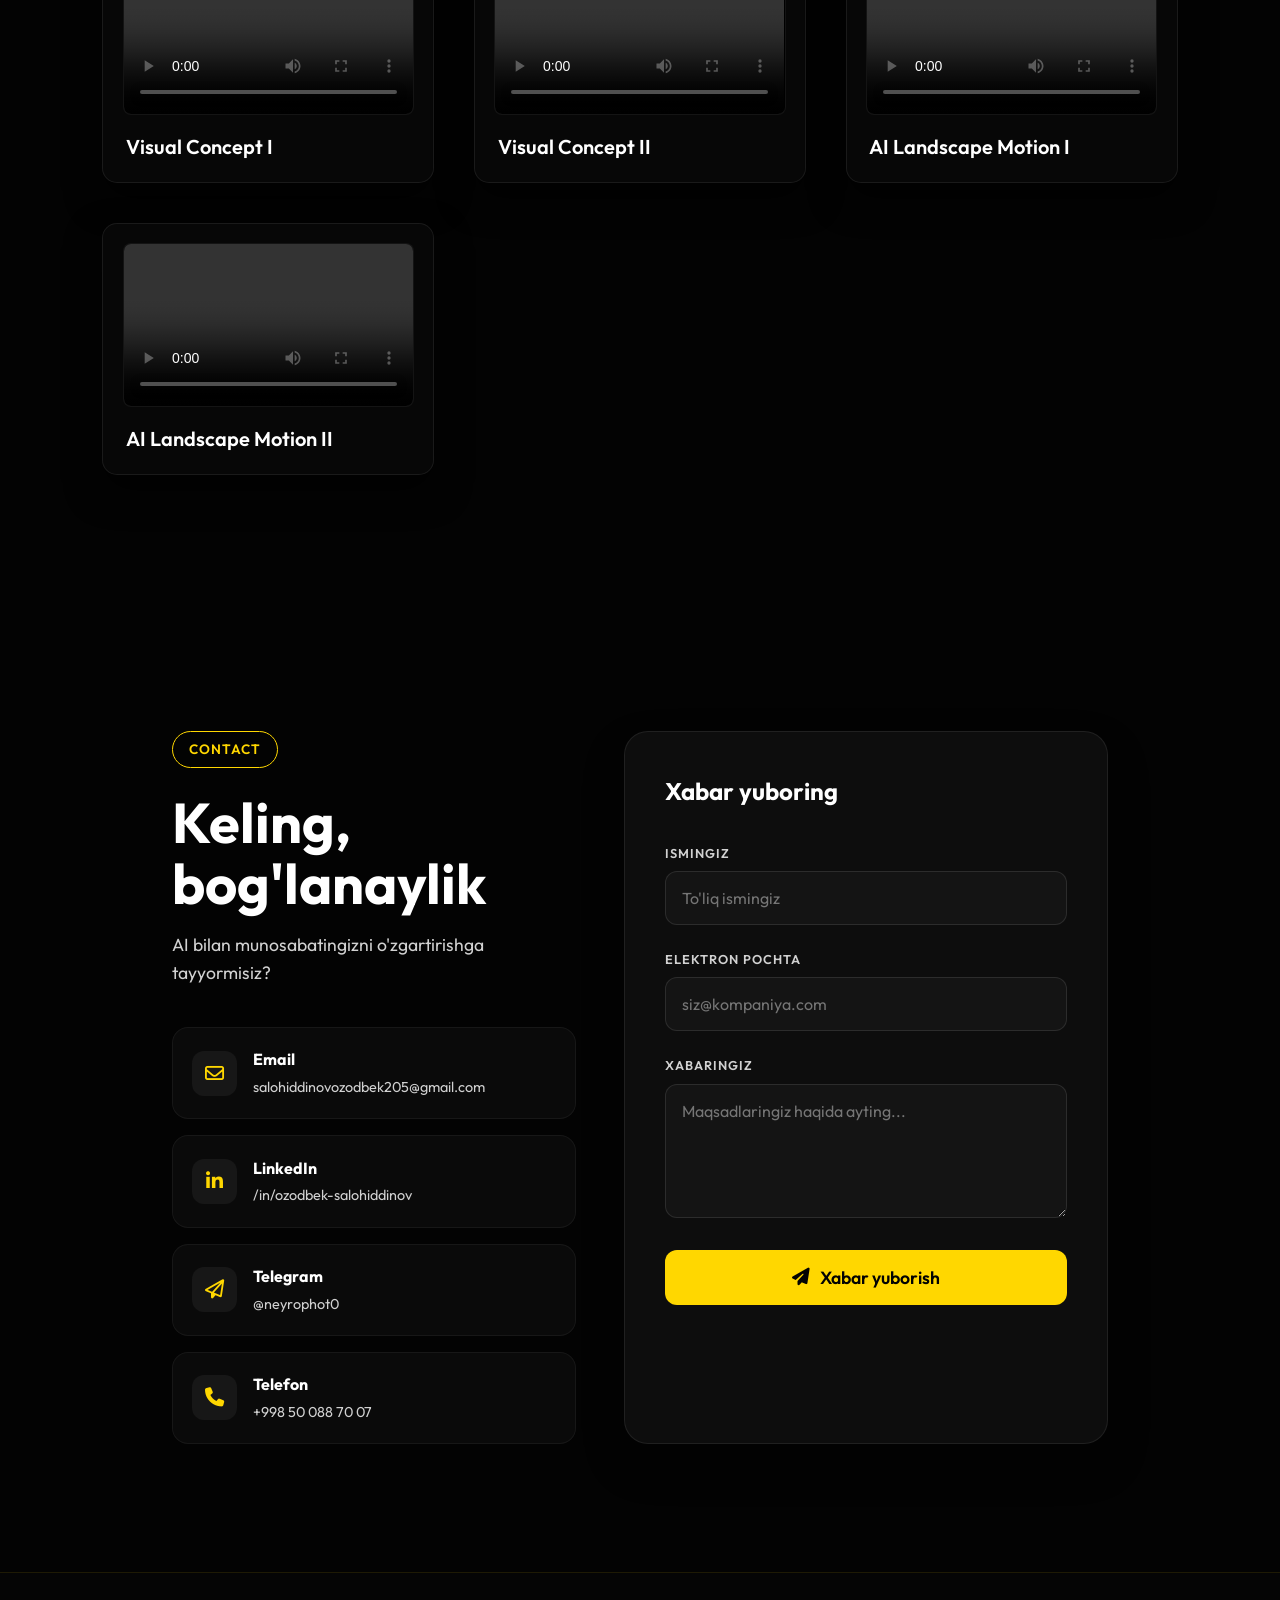
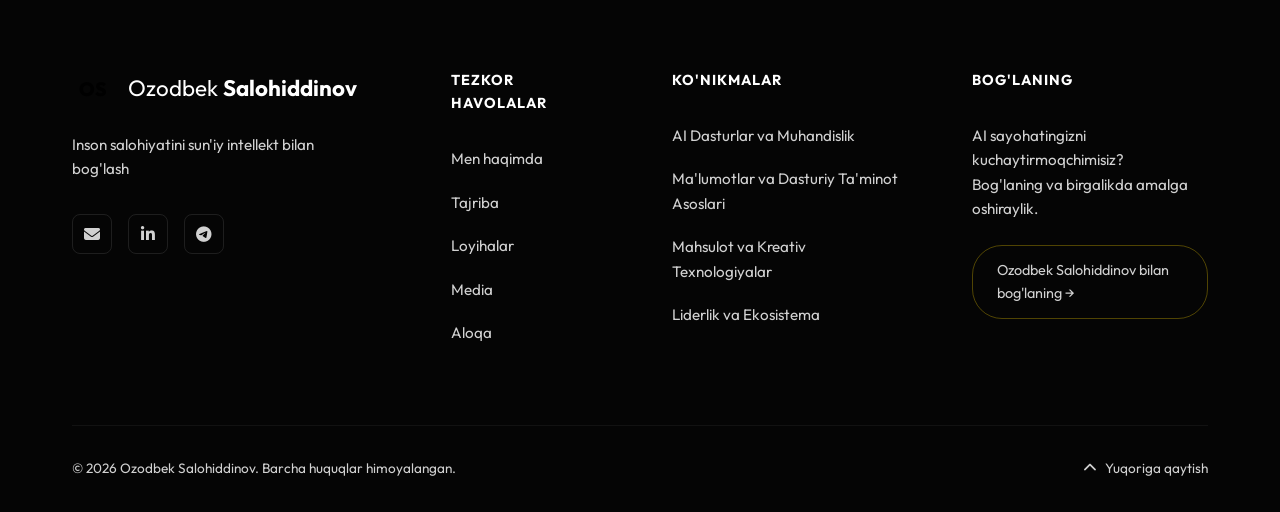
==== commit 75dc0b20: "Force 3-column layout on desktop for projects and media section, add 1-column responsive overrides f" ====
--- a/index.html
+++ b/index.html
@@ -4,9 +4,9 @@
     <meta charset="UTF-8">
     <meta name="viewport" content="width=device-width, initial-scale=1.0">
     <title>Ozodbek Salohiddinov - Gen AI Expert & Prompt Engineer</title>
-    <link rel="stylesheet" href="style.css?v=9">
+    <link rel="stylesheet" href="style.css?v=10">
     <link rel="stylesheet" href="https://cdnjs.cloudflare.com/ajax/libs/font-awesome/6.4.0/css/all.min.css">
-    <script src="main.js?v=9" defer></script>
+    <script src="main.js?v=10" defer></script>
 </head>
 <body>
     <!-- Background interactive elements -->
--- a/style.css
+++ b/style.css
@@ -823,7 +823,7 @@
 /* Projects Section */
 .projects-grid {
     display: grid;
-    grid-template-columns: repeat(auto-fit, minmax(300px, 1fr));
+    grid-template-columns: repeat(3, 1fr);
     gap: 2.5rem;
     max-width: 1200px;
     margin: 0 auto;
@@ -885,7 +885,7 @@
 
 .media-grid {
     display: grid;
-    grid-template-columns: repeat(auto-fit, minmax(280px, 1fr));
+    grid-template-columns: repeat(3, 1fr);
     gap: 2.5rem;
     max-width: 1200px;
     margin: 0 auto;
@@ -915,6 +915,7 @@
 
 .media-card.horizontal video {
     aspect-ratio: 16 / 9;
+    min-height: auto;
     object-fit: cover;
 }
 
@@ -1397,4 +1398,8 @@
         text-align: center;
         gap: 6px;
     }
-}
+
+    .projects-grid, .media-grid {
+        grid-template-columns: 1fr;
+    }
+}
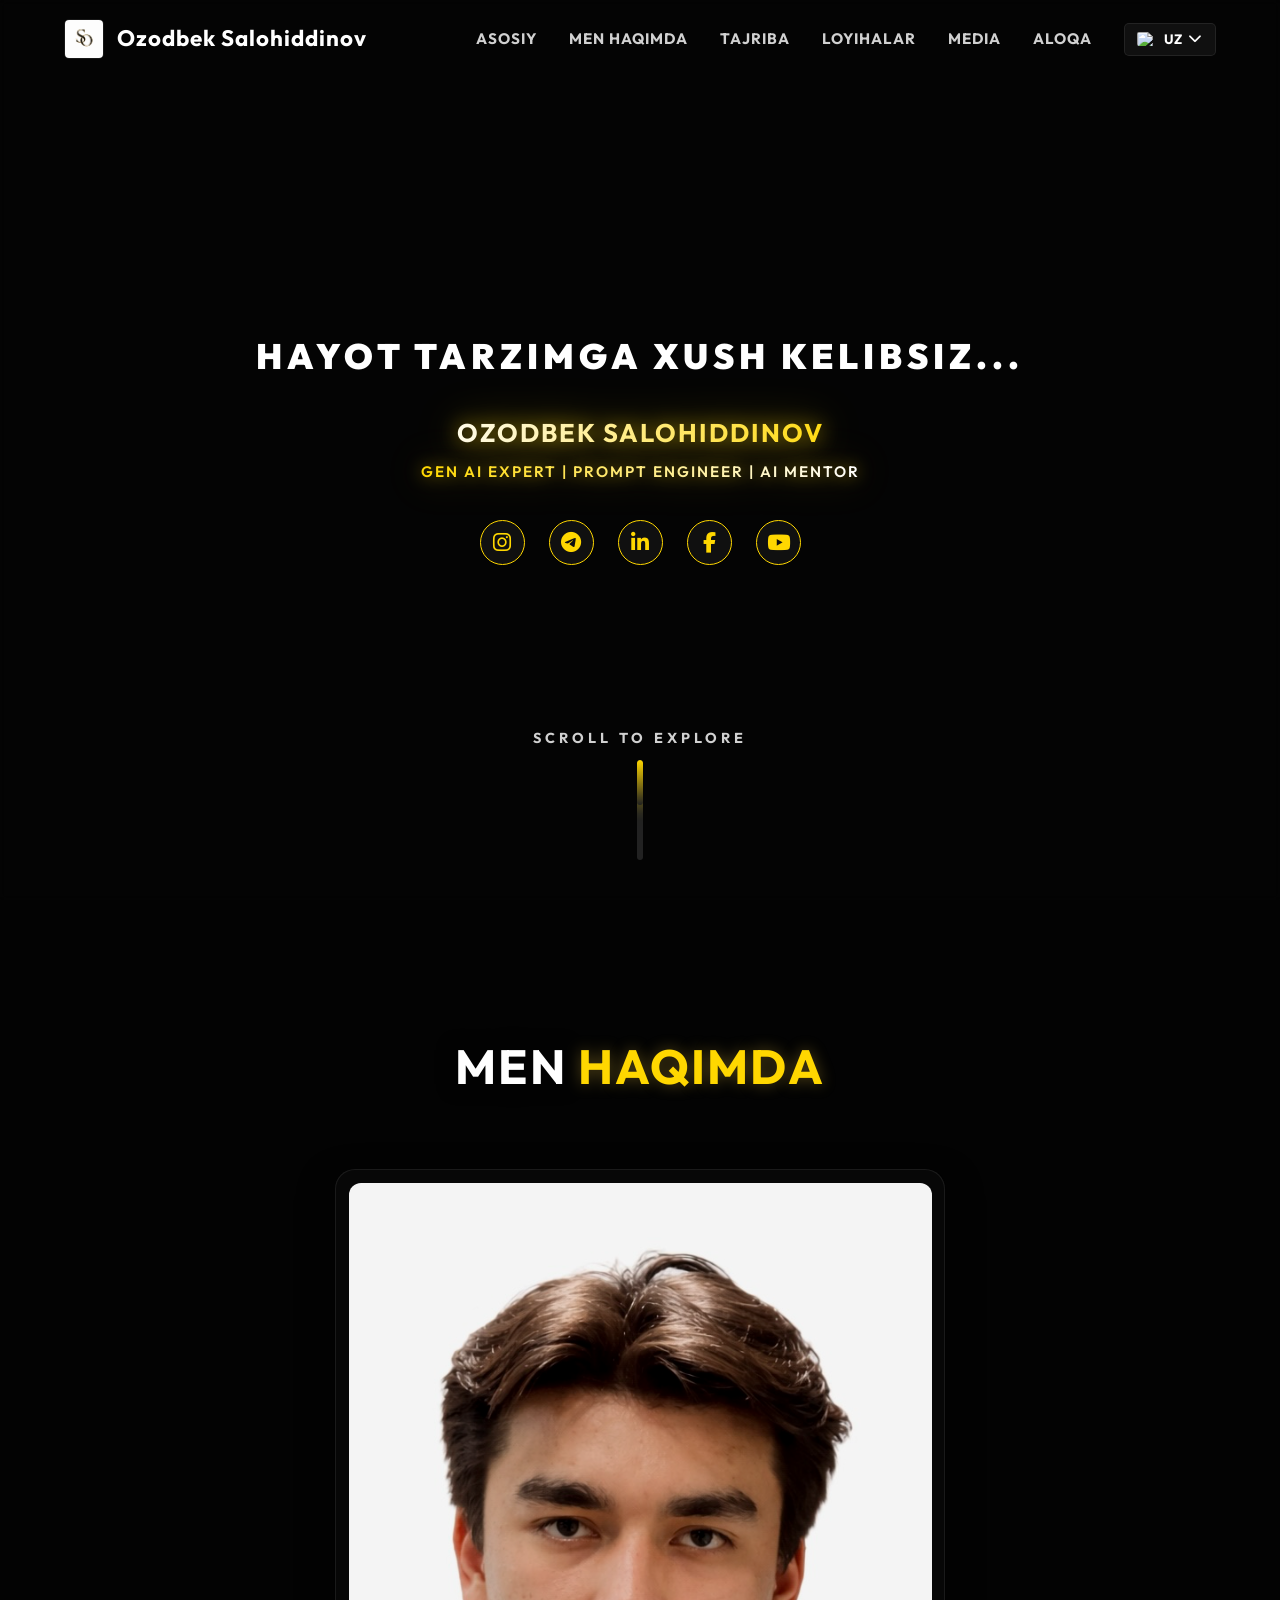
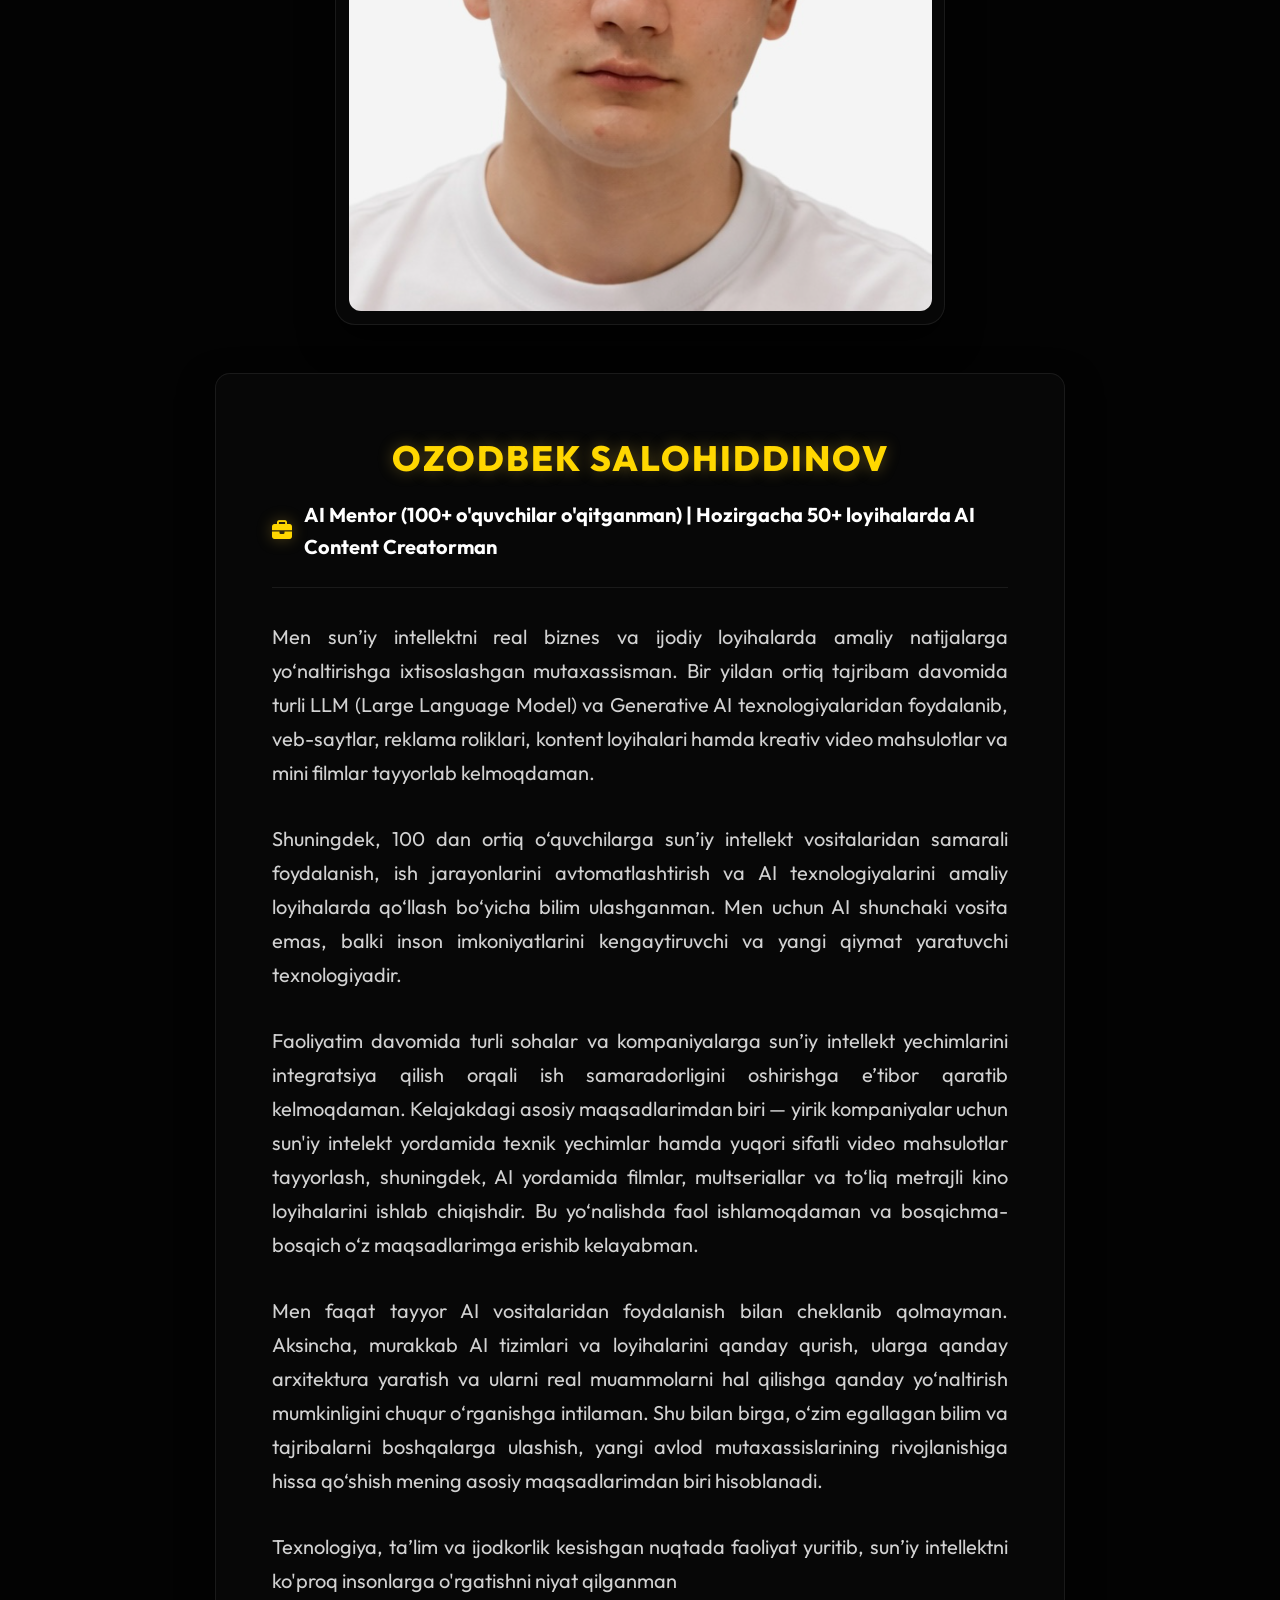
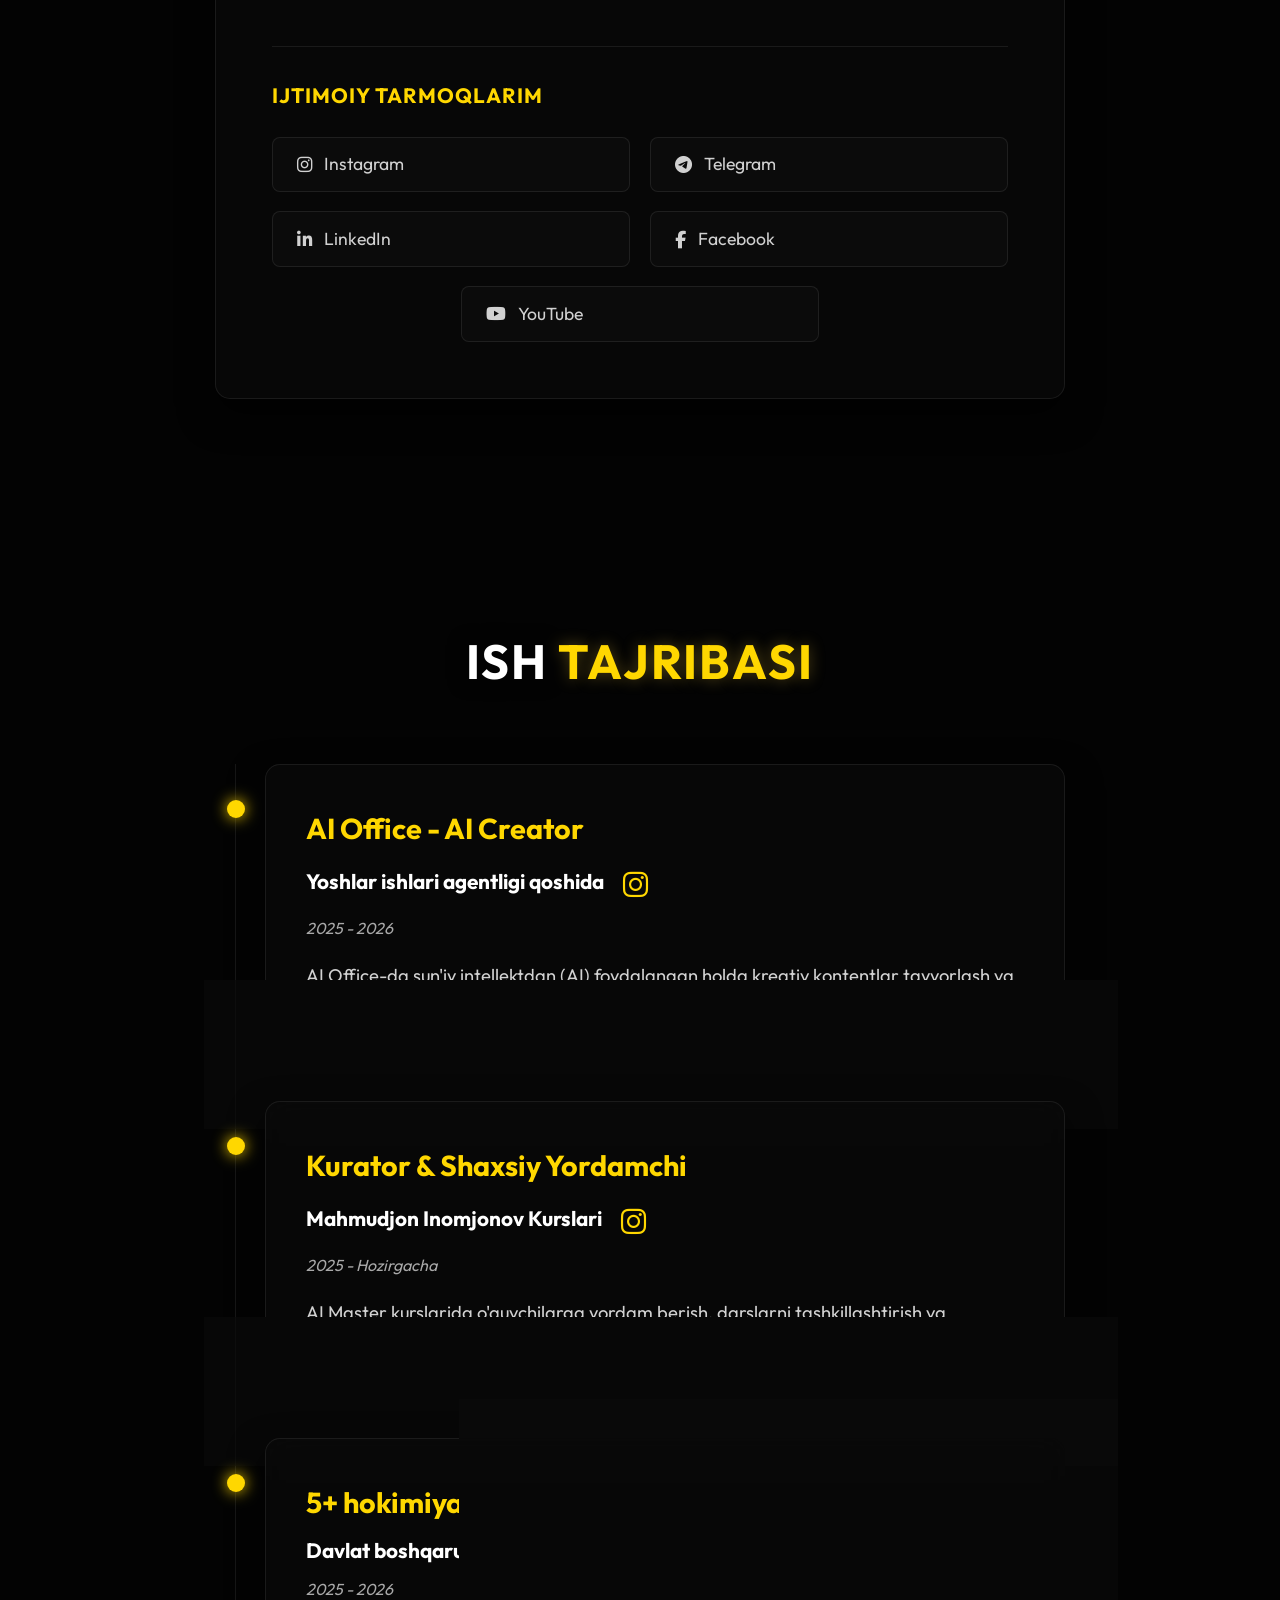
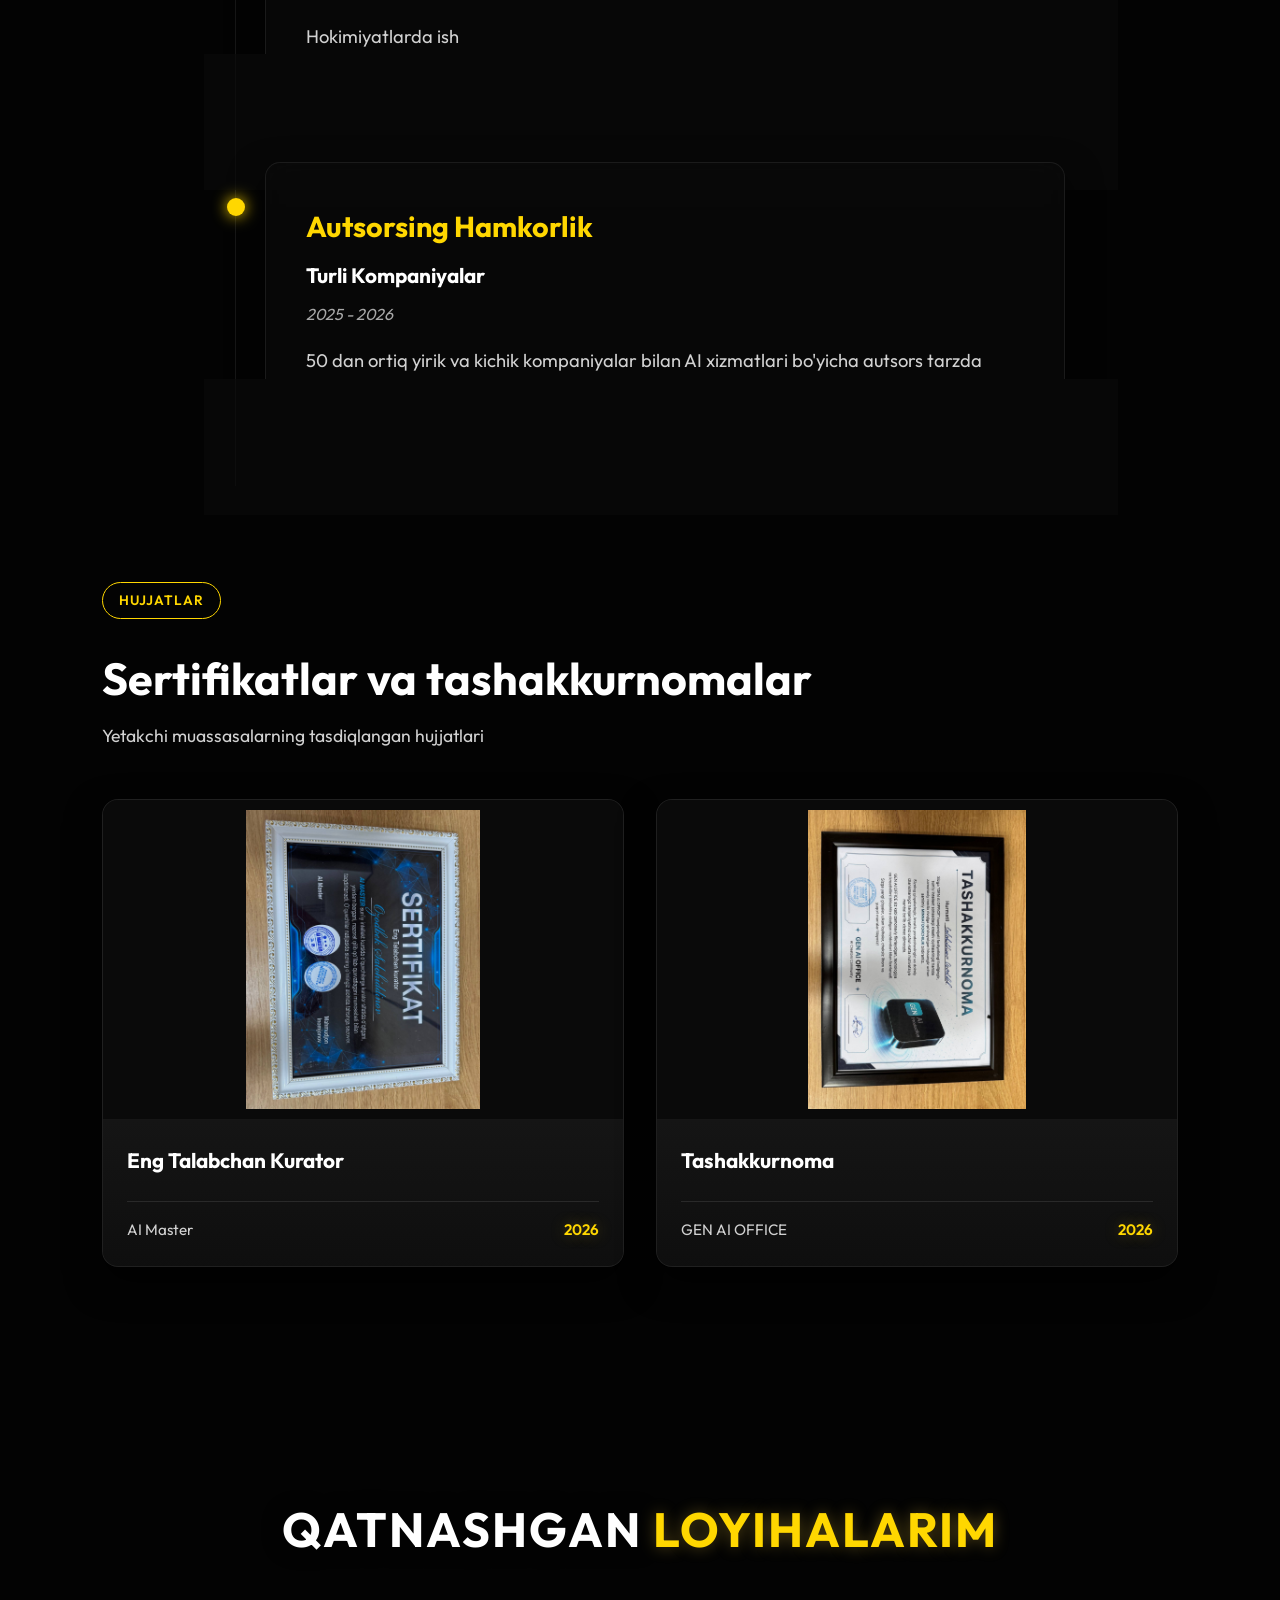
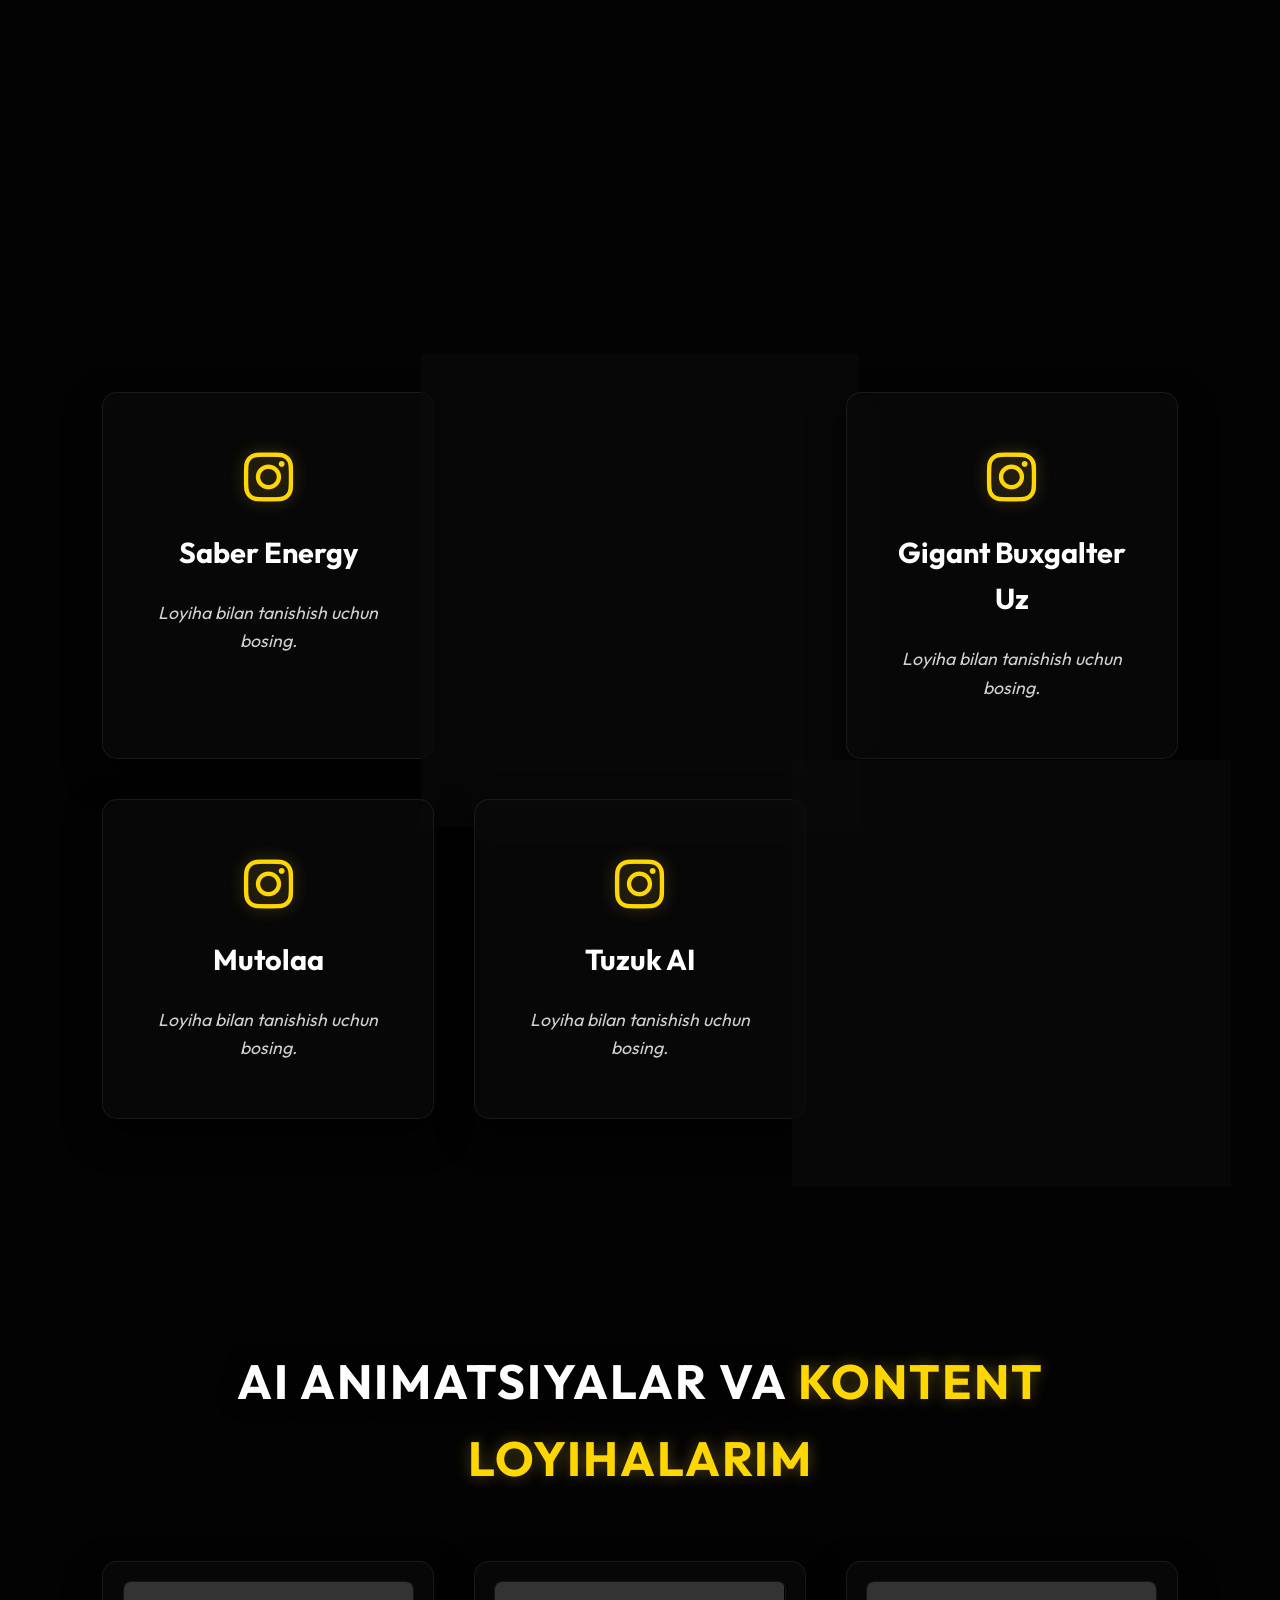
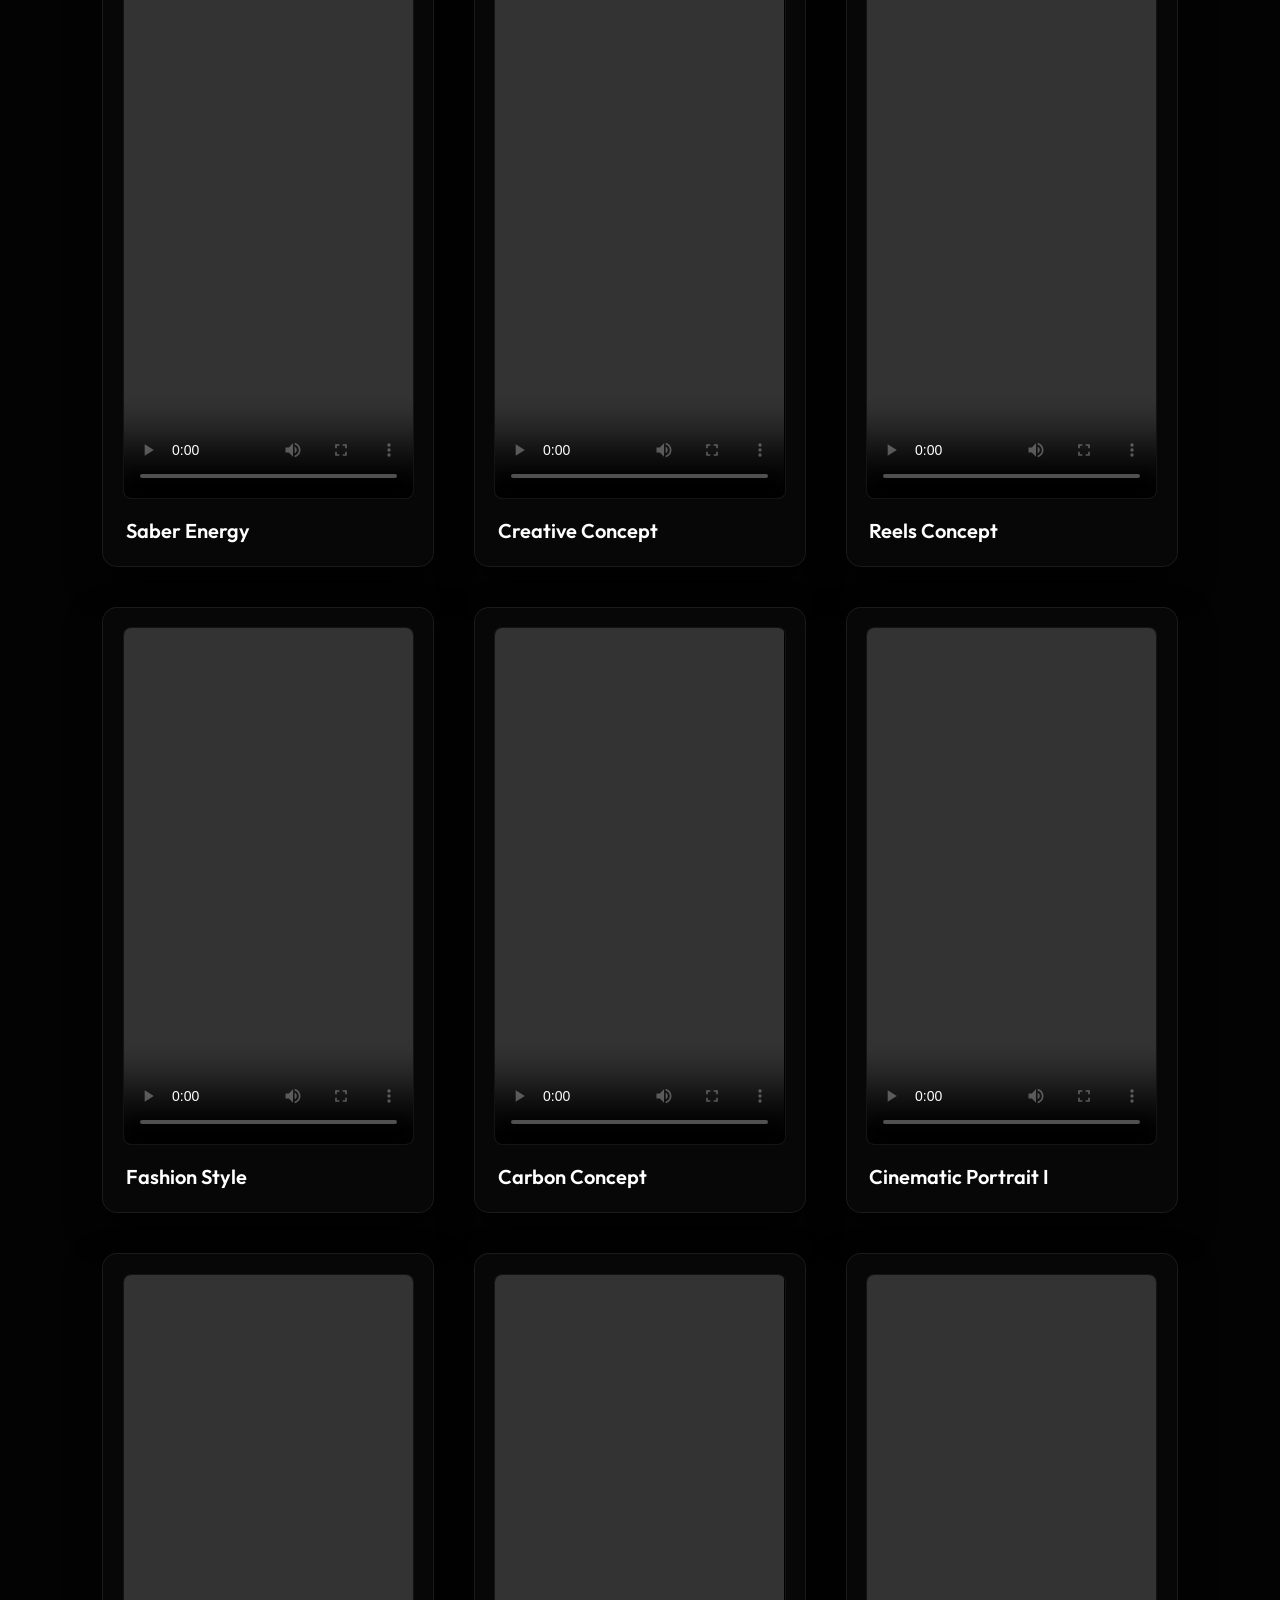
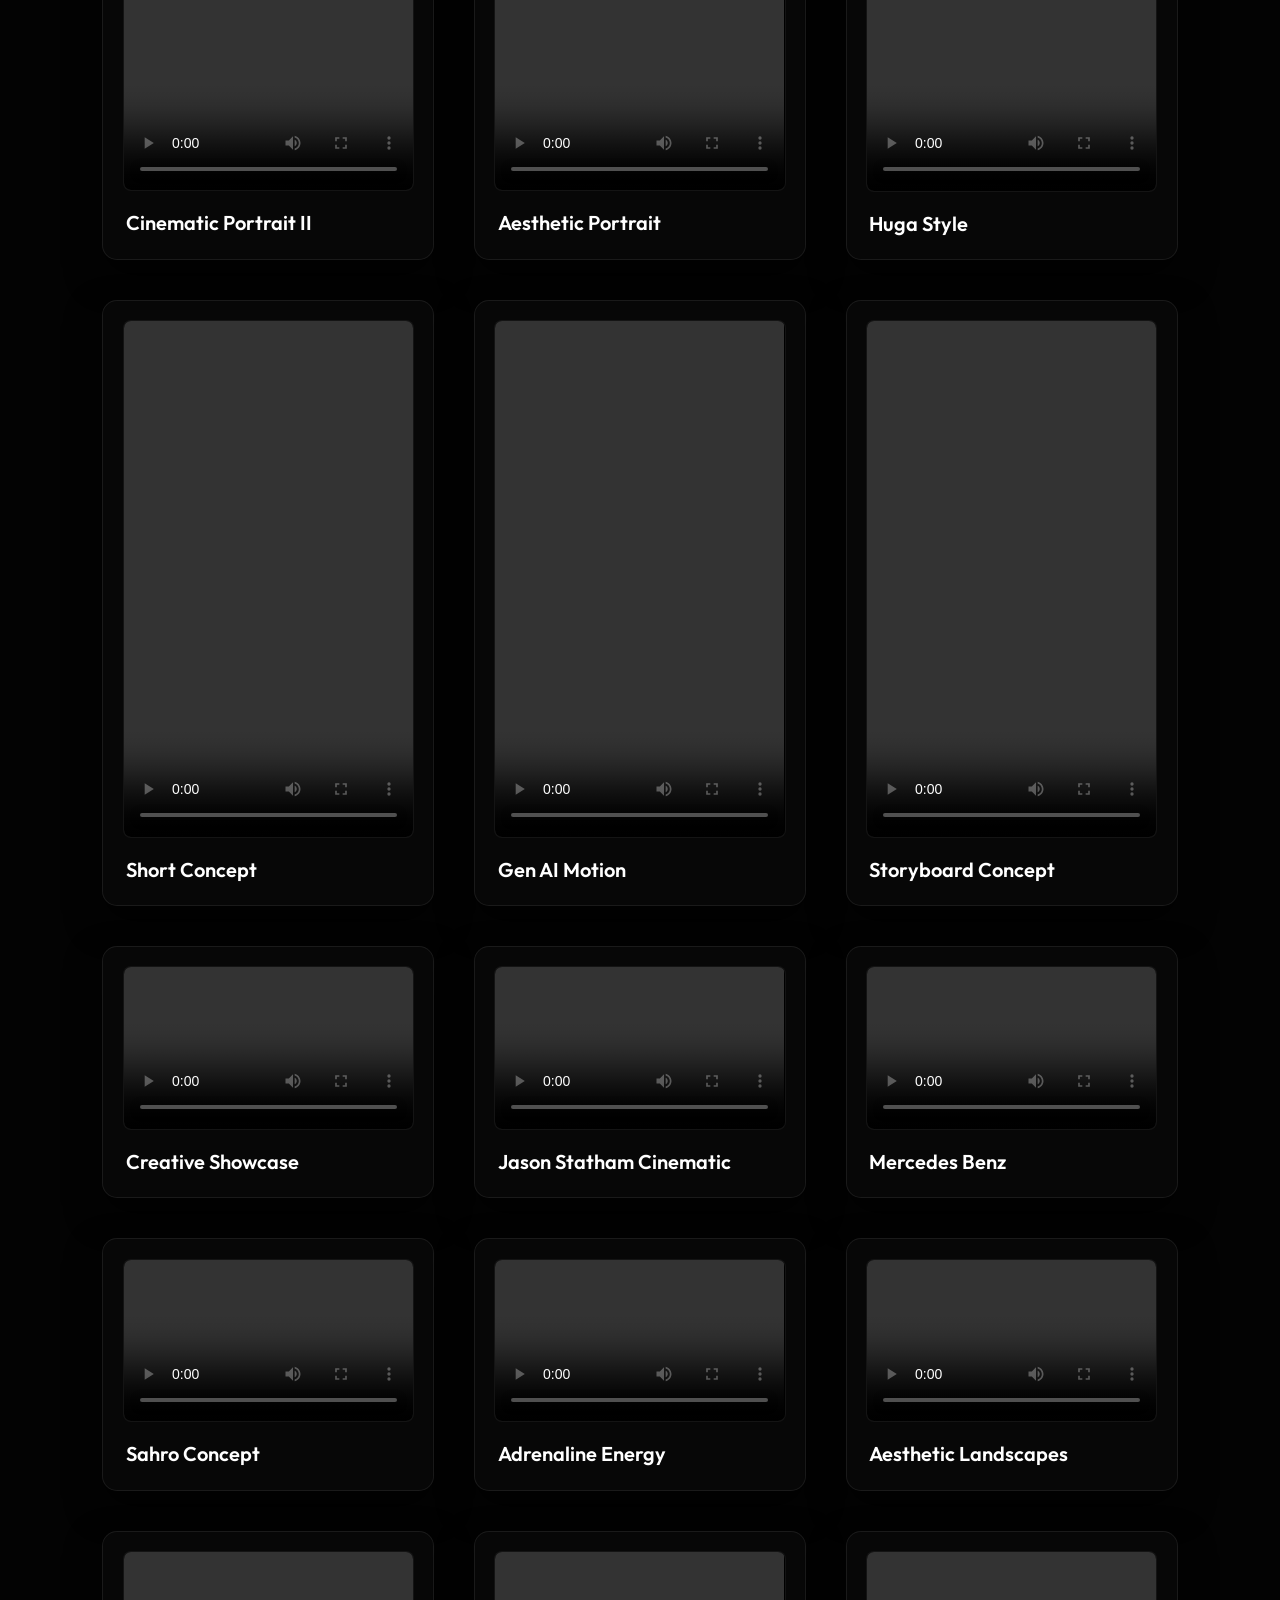
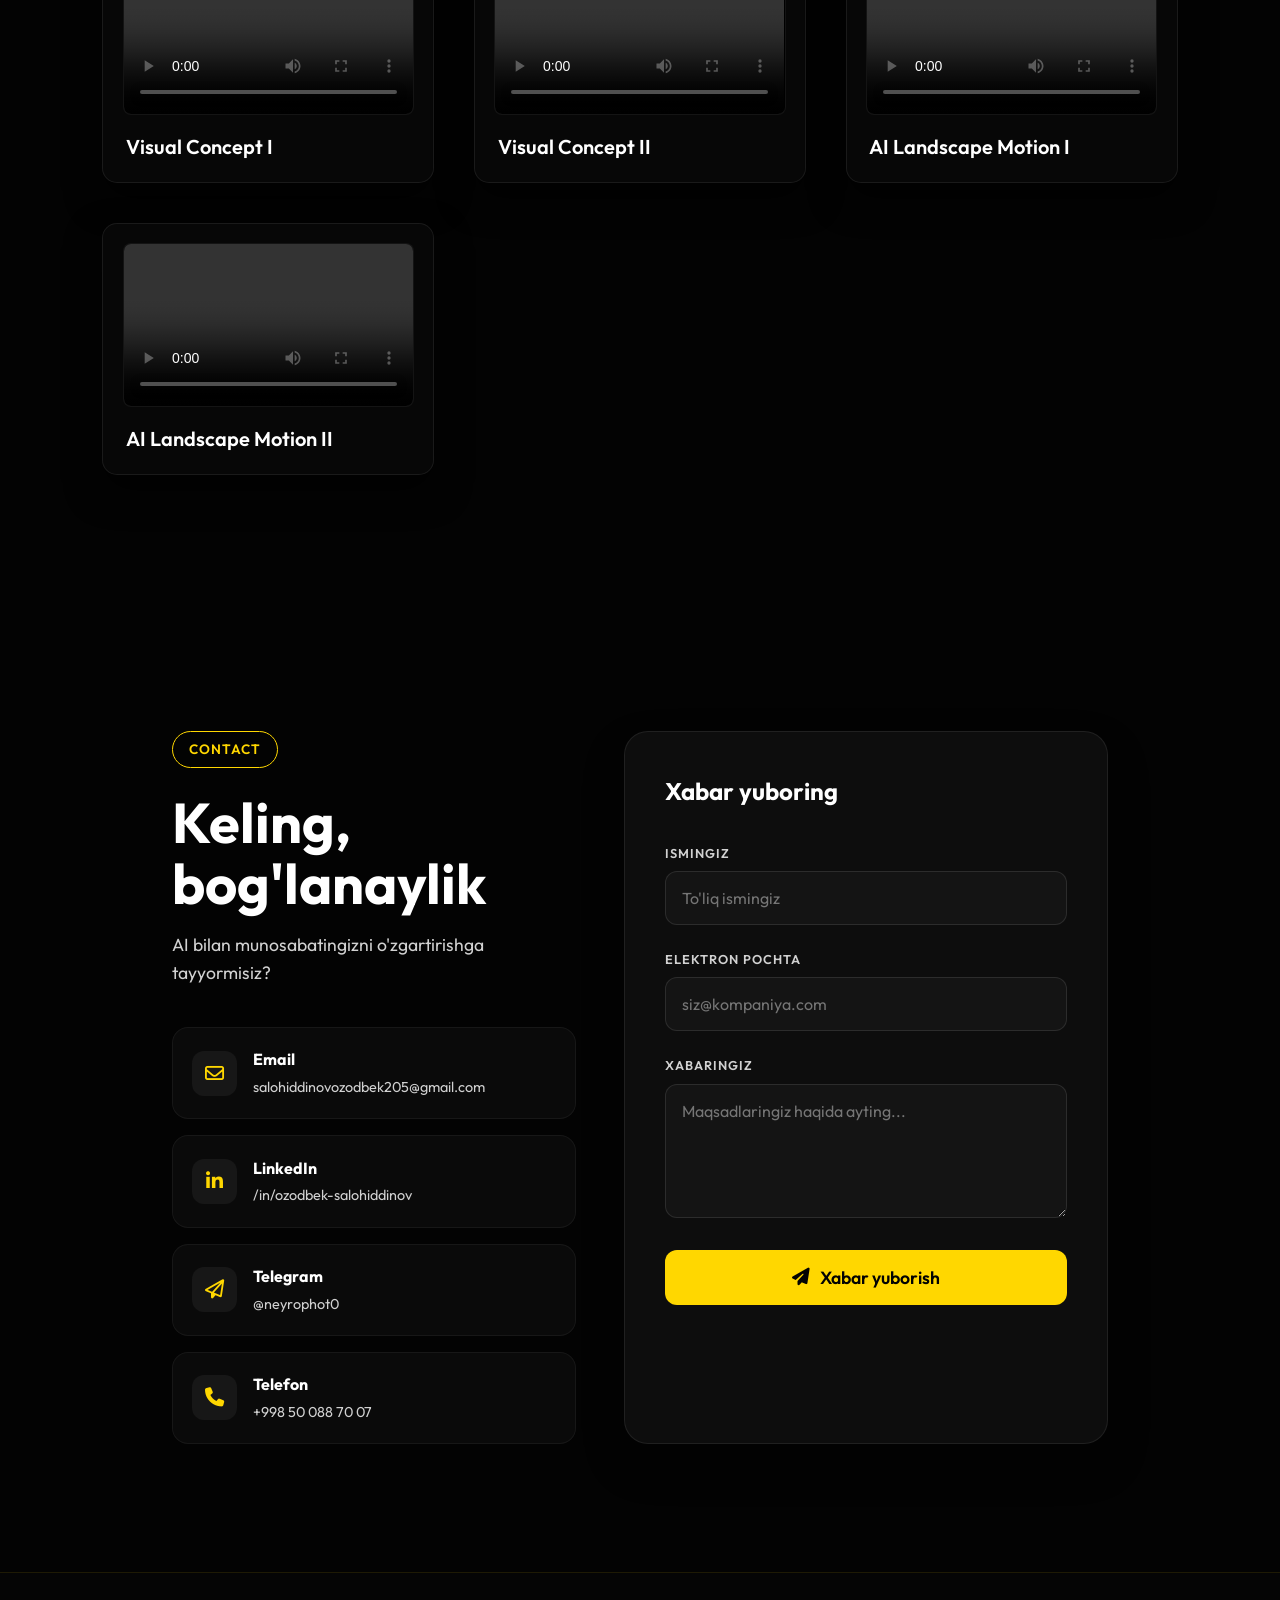
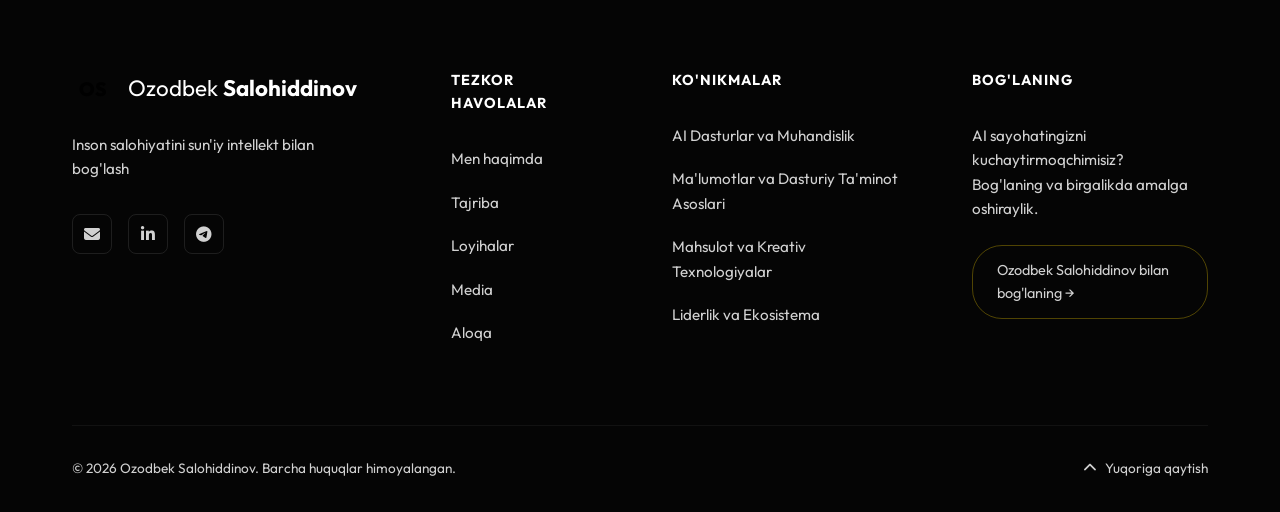
==== commit 99edb5a1: "Intercept form submission with AJAX/Fetch, show customized toast notifications, and prevent Edge/Chr" ====
--- a/index.html
+++ b/index.html
@@ -4,9 +4,9 @@
     <meta charset="UTF-8">
     <meta name="viewport" content="width=device-width, initial-scale=1.0">
     <title>Ozodbek Salohiddinov - Gen AI Expert & Prompt Engineer</title>
-    <link rel="stylesheet" href="style.css?v=10">
+    <link rel="stylesheet" href="style.css?v=11">
     <link rel="stylesheet" href="https://cdnjs.cloudflare.com/ajax/libs/font-awesome/6.4.0/css/all.min.css">
-    <script src="main.js?v=10" defer></script>
+    <script src="main.js?v=11" defer></script>
 </head>
 <body>
     <!-- Background interactive elements -->
@@ -485,7 +485,7 @@
                 <div class="contact-right">
                     <div class="form-container">
                         <h3 data-i18n="form-title">Xabar yuboring</h3>
-                        <form action="https://formsubmit.co/salohiddinovozodbek205@gmail.com" method="POST">
+                        <form action="https://formsubmit.co/salohiddinovozodbek205@gmail.com" method="POST" id="contactForm">
                             <!-- FormSubmit Settings -->
                             <input type="hidden" name="_subject" value="Yangi xabar: CV Resume">
                             <input type="hidden" name="_captcha" value="false">
--- a/style.css
+++ b/style.css
@@ -1403,3 +1403,65 @@
         grid-template-columns: 1fr;
     }
 }
+
+/* Toast Notification Styles */
+.toast-notification {
+    position: fixed;
+    bottom: 2rem;
+    right: 2rem;
+    background: rgba(20, 20, 25, 0.95);
+    backdrop-filter: blur(10px);
+    -webkit-backdrop-filter: blur(10px);
+    border: 1px solid rgba(255, 255, 255, 0.08);
+    padding: 1.1rem 1.6rem;
+    border-radius: 12px;
+    color: var(--text-primary);
+    display: flex;
+    align-items: center;
+    gap: 0.8rem;
+    z-index: 9999;
+    box-shadow: 0 10px 30px rgba(0, 0, 0, 0.6);
+    transform: translateY(100px);
+    opacity: 0;
+    transition: all 0.4s cubic-bezier(0.175, 0.885, 0.32, 1.275);
+    pointer-events: none;
+    font-size: 0.95rem;
+    font-weight: 500;
+}
+
+.toast-notification.show-toast {
+    transform: translateY(0);
+    opacity: 1;
+}
+
+.toast-icon {
+    font-size: 1.25rem;
+}
+
+.toast-success {
+    border-color: rgba(76, 175, 80, 0.3);
+}
+
+.toast-success .toast-icon {
+    color: #4caf50;
+    filter: drop-shadow(0 0 5px rgba(76, 175, 80, 0.4));
+}
+
+.toast-error {
+    border-color: rgba(244, 67, 54, 0.3);
+}
+
+.toast-error .toast-icon {
+    color: #f44336;
+    filter: drop-shadow(0 0 5px rgba(244, 67, 54, 0.4));
+}
+
+@media (max-width: 576px) {
+    .toast-notification {
+        left: 1.5rem;
+        right: 1.5rem;
+        bottom: 1.5rem;
+        font-size: 0.85rem;
+        padding: 1rem 1.2rem;
+    }
+}
